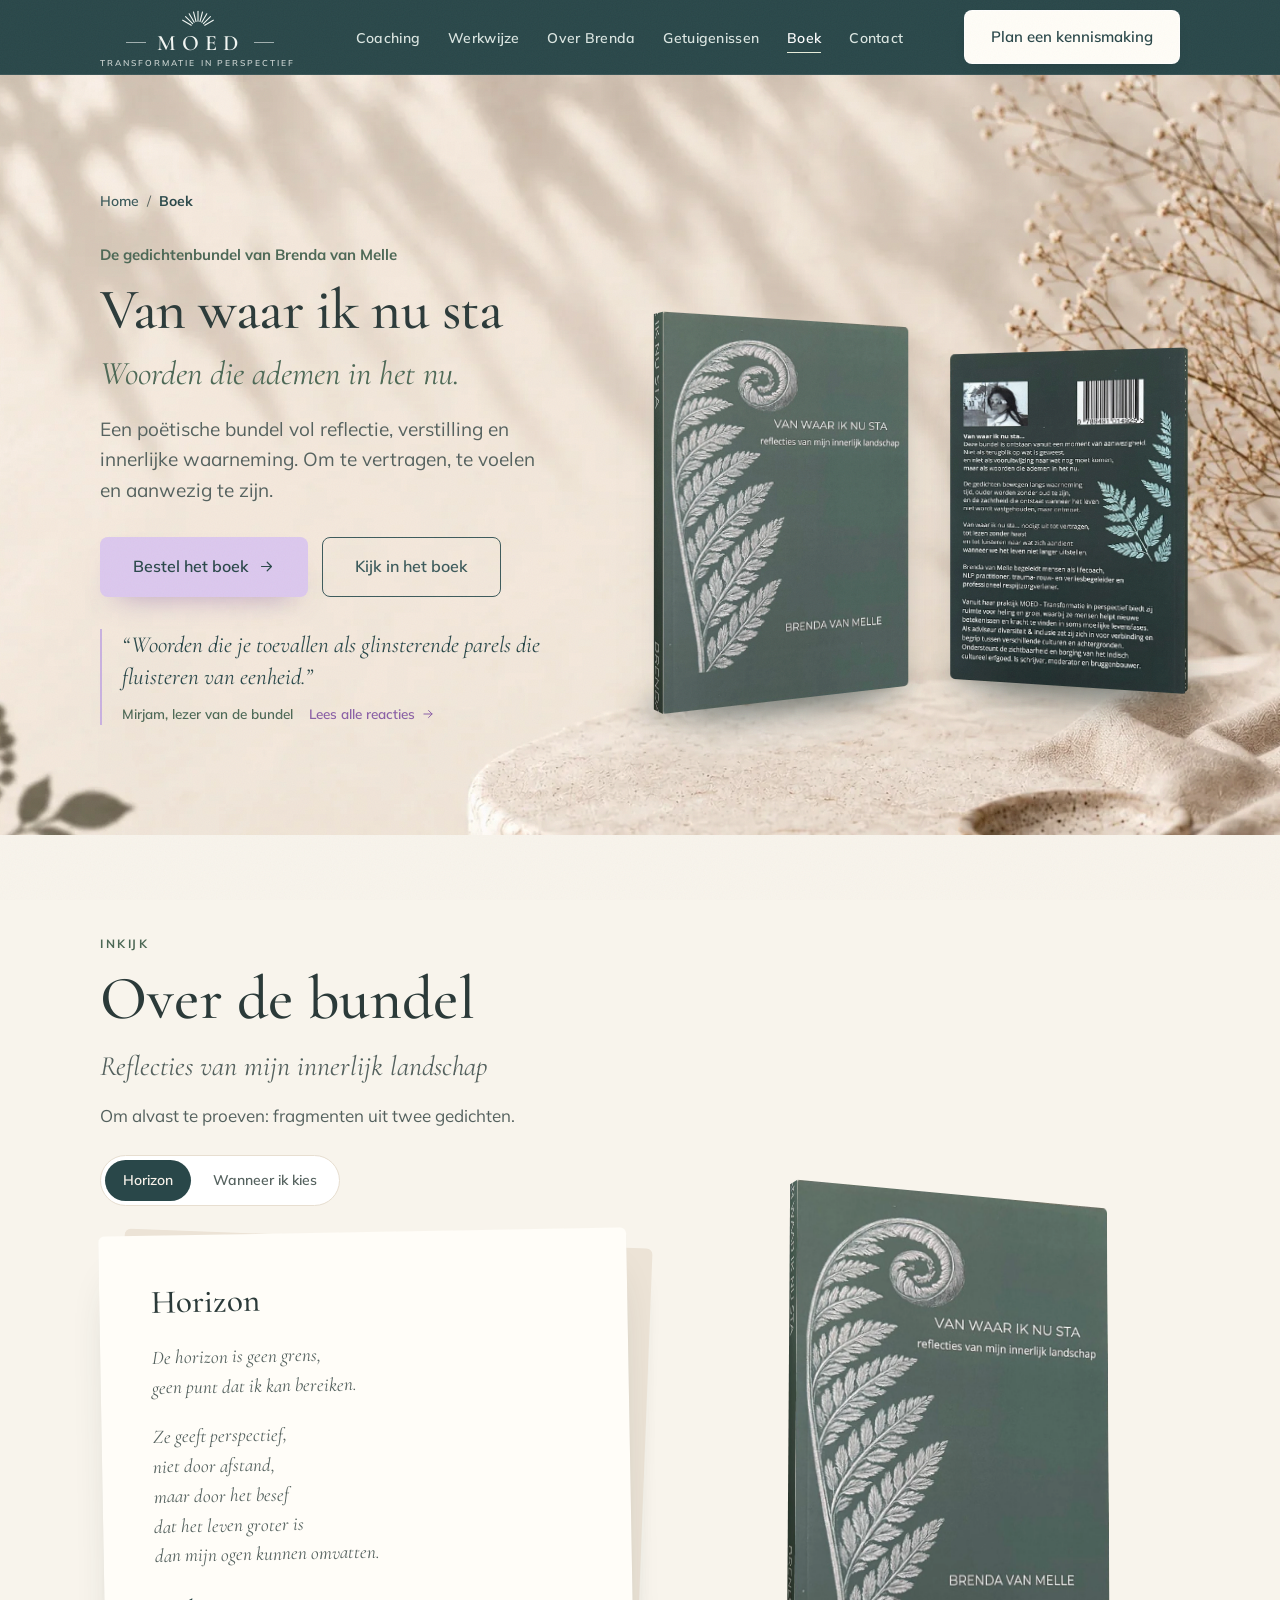
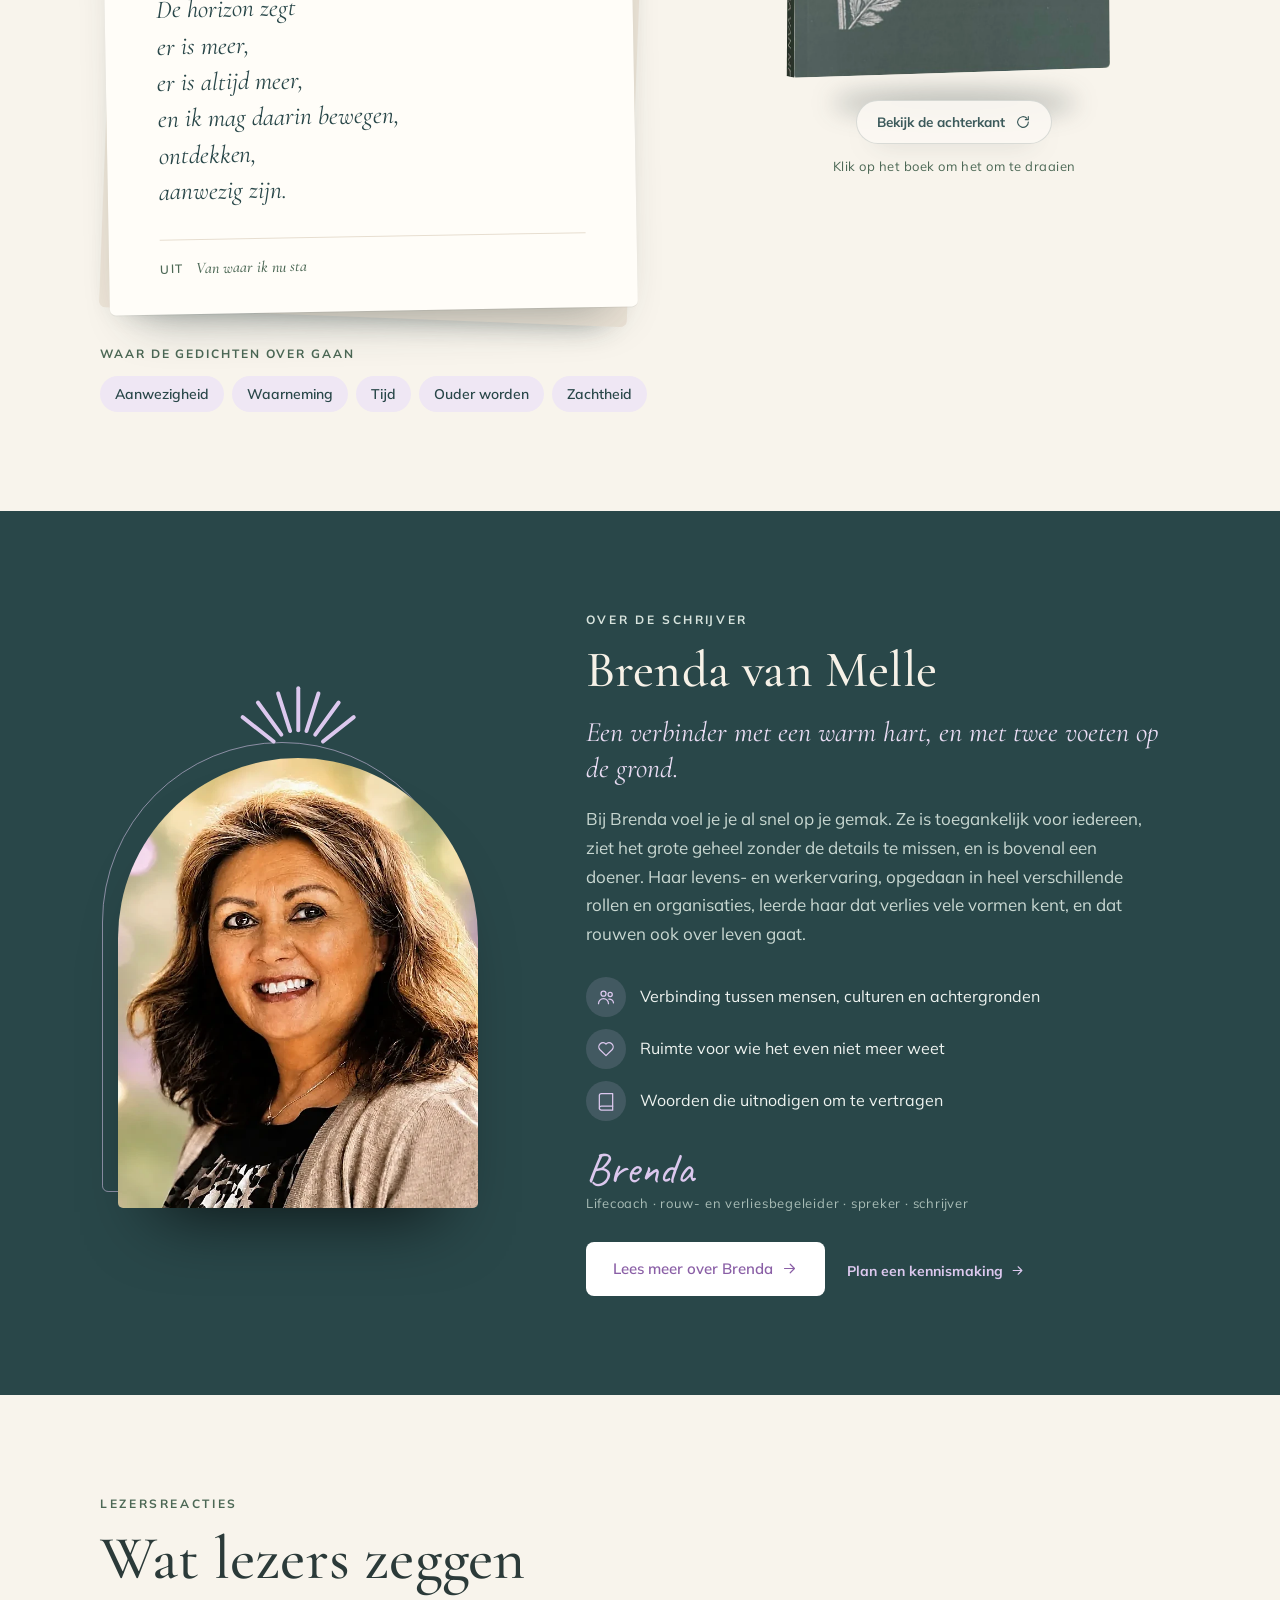
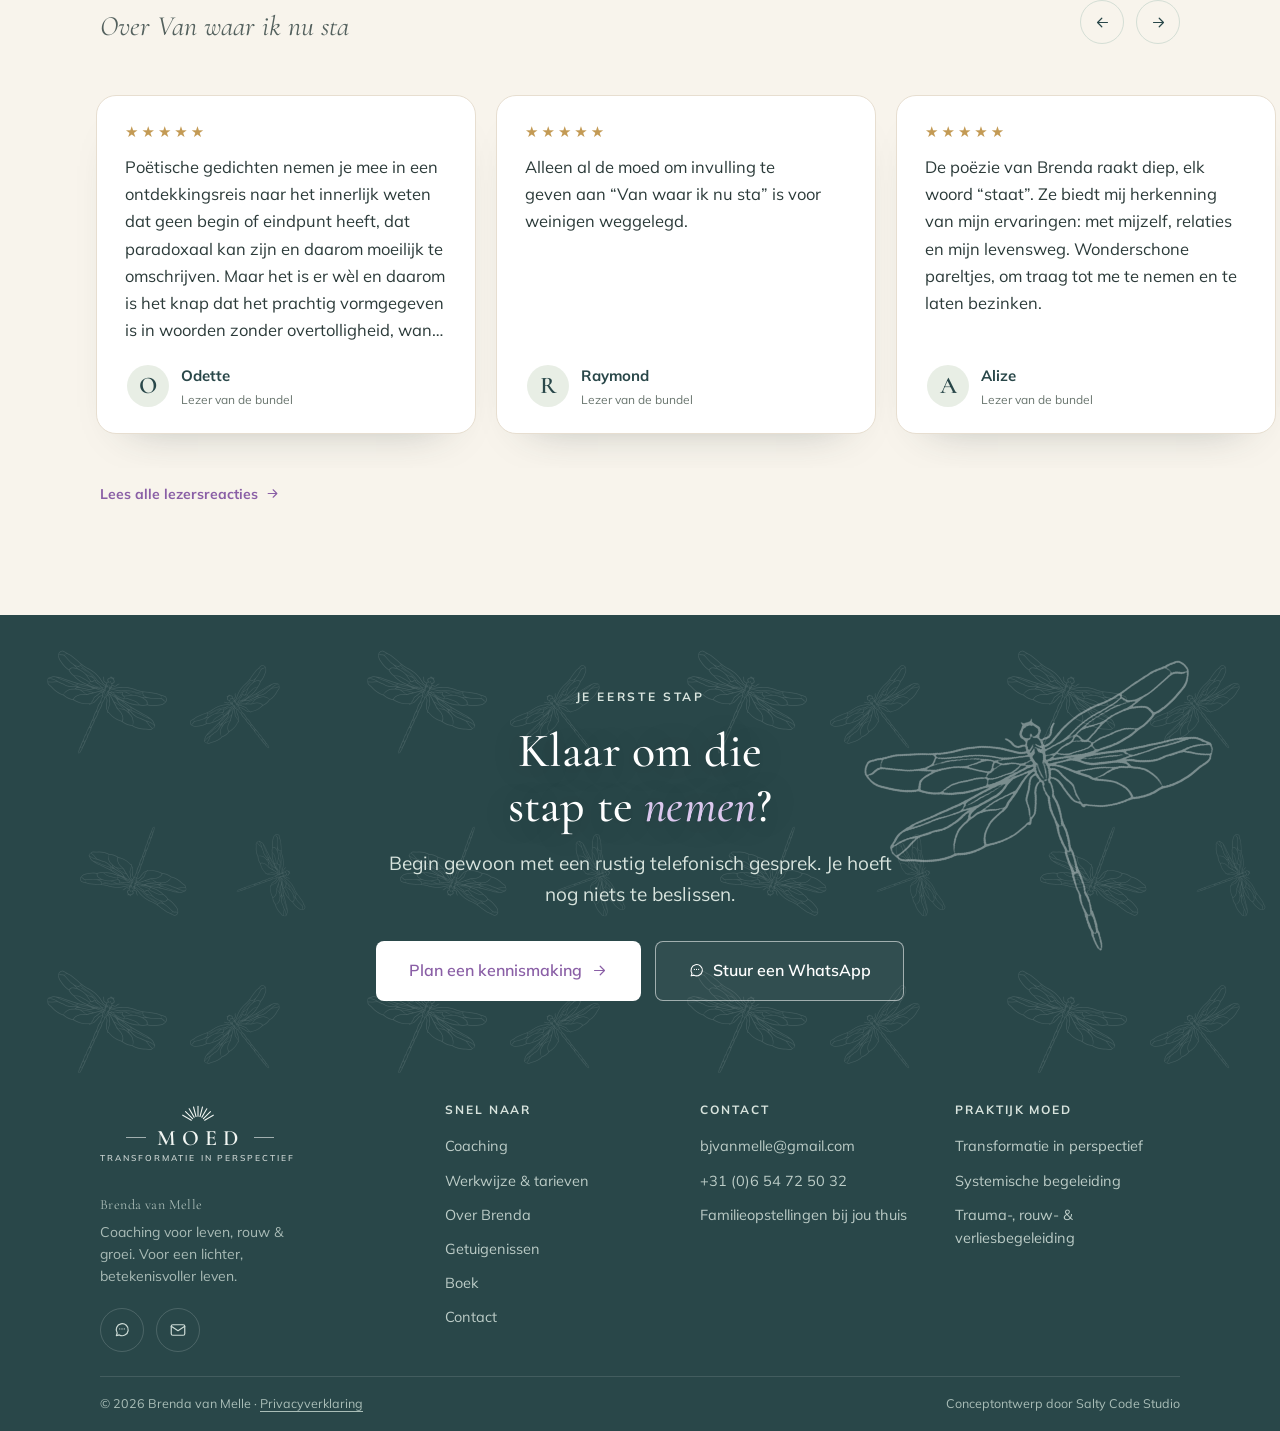
==== boek.html @ 32ee8842 "Volledige preview voor Brenda: alle pagina's (niet geïndexeerd) Vervangt de eerdere concept-mockup. " ====
<!doctype html>
<html lang="nl">
<head>
<meta charset="utf-8">
<meta name="viewport" content="width=device-width, initial-scale=1">
<title>Van waar ik nu sta · Brenda van Melle</title>
<meta name="description" content="Van waar ik nu sta: reflecties van mijn innerlijk landschap. Een poëtische gedichtenbundel van Brenda van Melle over aanwezigheid, tijd en zachtheid. ISBN 978-94-91014-92-5.">
<!-- Concept preview: remove this line at launch so the site can be found in search. -->
<meta name="robots" content="noindex, nofollow">
<link rel="preconnect" href="https://fonts.googleapis.com">
<link rel="preconnect" href="https://fonts.gstatic.com" crossorigin>
<link href="https://fonts.googleapis.com/css2?family=Cormorant+Garamond:ital,wght@0,400;0,500;0,600;1,400;1,500;1,600&family=Mulish:wght@300;400;500;600;700&family=Caveat:wght@400;500;600&display=swap" rel="stylesheet">
<link rel="stylesheet" href="assets/site.css">
</head>
<body>
<!-- ============ HEADER ============ -->
<header class="site-head" id="head">
  <div class="wrap nav">
    <a class="brand" href="index.html" aria-label="MOED, Brenda van Melle, home">
      <span class="moed">
        <svg class="moed-rays" viewBox="10 4 40 20" fill="none" stroke="currentColor" stroke-width="1" stroke-linecap="round" aria-hidden="true"><line x1="30" y1="17" x2="30" y2="8"/><line x1="28.2" y1="17.2" x2="25.9" y2="8.5"/><line x1="31.8" y1="17.2" x2="34.1" y2="8.5"/><line x1="26.5" y1="17.9" x2="22" y2="10.1"/><line x1="33.5" y1="17.9" x2="38" y2="10.1"/><line x1="25.1" y1="19.1" x2="18.7" y2="12.7"/><line x1="34.9" y1="19.1" x2="41.3" y2="12.7"/><line x1="23.9" y1="20.5" x2="16.1" y2="16"/><line x1="36.1" y1="20.5" x2="43.9" y2="16"/></svg>
        <span class="moed-word">MOED</span>
        <span class="moed-tag">Transformatie in perspectief</span>
      </span>
    </a>
    <nav aria-label="Hoofdmenu">
      <ul class="nav-links">
        <li><a href="coaching.html">Coaching</a></li>
        <li><a href="werkwijze.html">Werkwijze</a></li>
        <li><a href="over-brenda.html">Over Brenda</a></li>
        <li><a href="getuigenissen.html">Getuigenissen</a></li>
        <li><a class="is-current" aria-current="page" href="boek.html">Boek</a></li>
        <li><a href="contact.html">Contact</a></li>
      </ul>
    </nav>
    <div class="nav-cta">
      <a class="btn btn-header" href="contact.html#kennismaken">Plan een kennismaking</a>
      <button class="menu-btn" id="menuBtn" aria-label="Menu openen" aria-expanded="false">
        <svg viewBox="0 0 24 24" fill="none" stroke="currentColor" stroke-width="1.7" stroke-linecap="round"><path d="M4 7h16M4 12h16M4 17h16"/></svg>
      </button>
    </div>
  </div>
</header>

<nav class="mobile-menu" id="mobileMenu" aria-label="Mobiel menu">
  <a href="coaching.html">Coaching</a>
  <a href="werkwijze.html">Werkwijze</a>
  <a href="over-brenda.html">Over Brenda</a>
  <a href="getuigenissen.html">Getuigenissen</a>
  <a href="boek.html">Boek</a>
  <a href="contact.html">Contact</a>
  <a class="btn btn-header" href="contact.html#kennismaken">Plan een kennismaking</a>
</nav>

<main id="top" class="sub">

<section class="bp-hero">
  <div class="wrap bp-hero-grid">
    <div class="bp-hero-copy">
      <nav class="crumbs" aria-label="Kruimelpad"><a href="index.html">Home</a><span aria-hidden="true">/</span><span aria-current="page">Boek</span></nav>
      <p class="bp-kicker">De gedichtenbundel van Brenda van Melle</p>
      <h1>Van waar ik nu sta</h1>
      <p class="bp-hook">Woorden die ademen in het nu.</p>
      <p class="bp-lead">Een poëtische bundel vol reflectie, verstilling en innerlijke waarneming. Om te vertragen, te voelen en aanwezig te zijn.</p>
      <div class="hero-actions">
        <a class="btn btn-lilac btn-lg" href="mailto:bjvanmelle@gmail.com?subject=Bestelling%20%E2%80%98Van%20waar%20ik%20nu%20sta%E2%80%99">Bestel het boek
        <svg viewBox="0 0 24 24" fill="none" stroke="currentColor" stroke-width="1.7" stroke-linecap="round" stroke-linejoin="round"><path d="M5 12h14M13 6l6 6-6 6"/></svg>
      </a>
        <a class="btn btn-ghost btn-lg" href="#inkijk">Kijk in het boek</a>
      </div>
      <a class="bp-quote" href="getuigenissen.html"><span class="bp-quote-text">“Woorden die je toevallen als glinsterende parels die fluisteren van eenheid.”</span><span class="bp-quote-by">Mirjam, lezer van de bundel <span class="bp-quote-more">Lees alle reacties <svg viewBox="0 0 24 24" fill="none" stroke="currentColor" stroke-width="1.7" stroke-linecap="round" stroke-linejoin="round" aria-hidden="true"><path d="M5 12h14M13 6l6 6-6 6"/></svg></span></span></a>
    </div>
    <div class="bp-books" aria-hidden="true">
      <div class="hb hb-back">
        <div class="hb-face"><img src="assets/img/boek-achter.webp" alt="" width="840" height="1176" decoding="async"></div>
        <div class="hb-spine hb-spine--right"><img src="assets/img/boek-rug.webp" alt="" width="48" height="1176" decoding="async"></div>
      </div>
      <div class="hb hb-front">
        <div class="hb-face"><img src="assets/img/boek-voor.webp" alt="" width="840" height="1176" decoding="async"></div>
        <div class="hb-spine"><img src="assets/img/boek-rug.webp" alt="" width="48" height="1176" decoding="async"></div>
        <div class="hb-pages"></div>
      </div>
    </div>
  </div>
</section>

<section class="section bp-inkijk" id="inkijk">
  <div class="wrap bp-inkijk-grid">
    <div class="bp-inkijk-text">
      <div class="sub-head reveal"><span class="eyebrow">Inkijk</span><h2>Over de bundel</h2><p class="sub-kicker">Reflecties van mijn innerlijk landschap</p></div>
      <p class="bp-intro reveal">Om alvast te proeven: fragmenten uit twee gedichten.</p>
      <div class="bp-poems reveal">
        <div class="bp-poem-tabs" role="tablist" aria-label="Kies een gedicht">
          <button type="button" role="tab" id="tab-horizon" aria-controls="poem-horizon" aria-selected="true">Horizon</button>
          <button type="button" role="tab" id="tab-kies" aria-controls="poem-kies" aria-selected="false" tabindex="-1">Wanneer ik kies</button>
        </div>
        <div class="bp-paper">
          <article class="bp-poem" id="poem-horizon" role="tabpanel" aria-labelledby="tab-horizon">
            <h3>Horizon</h3>
            <p>De horizon is geen grens,<br>geen punt dat ik kan bereiken.</p>
            <p>Ze geeft perspectief,<br>niet door afstand,<br>maar door het besef<br>dat het leven groter is<br>dan mijn ogen kunnen omvatten.</p>
            <p class="bp-poem-close">De horizon zegt<br>er is meer,<br>er is altijd meer,<br>en ik mag daarin bewegen,<br>ontdekken,<br>aanwezig zijn.</p>
            <footer class="bp-poem-foot">uit <em>Van waar ik nu sta</em></footer>
          </article>
          <article class="bp-poem" id="poem-kies" role="tabpanel" aria-labelledby="tab-kies" hidden>
            <h3>Wanneer ik kies</h3>
            <p>Soms vraag ik me af<br>wat vrijheid is.</p>
            <p>Laat ons niet oordelen<br>maar luisteren,<br>niet vastleggen<br>maar verkennen.</p>
            <p class="bp-poem-close">Want wat ik kies<br>zegt iets over mij,<br>maar hoe jij luistert<br>zegt alles over ons.</p>
            <footer class="bp-poem-foot">uit <em>Van waar ik nu sta</em></footer>
          </article>
        </div>
      </div>
      <div class="bp-themes reveal"><span class="bp-themes-label">Waar de gedichten over gaan</span><ul><li>Aanwezigheid</li><li>Waarneming</li><li>Tijd</li><li>Ouder worden</li><li>Zachtheid</li></ul></div>
    </div>
    <div class="bp-flip">
    <div class="book-media reveal">
      <div class="book-magic" aria-hidden="true"><span class="book-glow"></span><span class="book-motes"><span style="--x:45%;--y:90%;--s:4px;--t:8.0s;--dl:-0.5s"></span><span style="--x:72%;--y:36%;--s:4px;--t:8.9s;--dl:-9.1s"></span><span style="--x:31%;--y:32%;--s:3px;--t:8.2s;--dl:-0.7s"></span><span style="--x:15%;--y:65%;--s:5px;--t:6.3s;--dl:-5.7s"></span><span style="--x:32%;--y:70%;--s:7px;--t:8.9s;--dl:-0.6s"></span><span style="--x:78%;--y:55%;--s:3px;--t:10.9s;--dl:-0.5s"></span><span style="--x:21%;--y:48%;--s:5px;--t:6.7s;--dl:-1.2s"></span><span style="--x:43%;--y:65%;--s:7px;--t:6.9s;--dl:-5.8s"></span><span style="--x:85%;--y:42%;--s:4px;--t:6.5s;--dl:-7.1s"></span><span style="--x:76%;--y:33%;--s:6px;--t:7.0s;--dl:-6.8s"></span><span style="--x:58%;--y:79%;--s:4px;--t:8.3s;--dl:-9.2s"></span><span style="--x:50%;--y:49%;--s:4px;--t:10.0s;--dl:-7.0s"></span><span style="--x:35%;--y:35%;--s:6px;--t:7.5s;--dl:-5.0s"></span><span style="--x:47%;--y:76%;--s:5px;--t:7.4s;--dl:-9.8s"></span><span style="--x:19%;--y:62%;--s:5px;--t:6.8s;--dl:-3.4s"></span><span style="--x:66%;--y:56%;--s:3px;--t:10.8s;--dl:-0.8s"></span></span></div>
      <div class="book3d-stage" id="book3d">
        <div class="book3d-float">
          <div class="book3d">
            <div class="b-face b-front"><img src="assets/img/boek-voor.webp" width="840" height="1176" alt="Voorkant van de gedichtenbundel Van waar ik nu sta van Brenda van Melle" decoding="async"></div>
            <div class="b-face b-back"><img src="assets/img/boek-achter.webp" width="840" height="1176" alt="Achterkant van de bundel met flaptekst en een korte biografie van Brenda van Melle" loading="lazy" decoding="async"></div>
            <div class="b-face b-spine"><img src="assets/img/boek-rug.webp" width="48" height="1176" alt="" decoding="async"></div>
            <div class="b-face b-pages"></div>
          </div>
        </div>
        <span class="book3d-shadow"></span>
      </div>
      <button class="book-flip" type="button" aria-pressed="false" aria-controls="book3d"><span class="to-back">Bekijk de achterkant</span><span class="to-front">Bekijk de voorkant</span><svg viewBox="0 0 24 24" fill="none" stroke="currentColor" stroke-width="1.7" stroke-linecap="round" stroke-linejoin="round" aria-hidden="true"><path d="M20 12a8 8 0 1 1-2.3-5.6"/><path d="M20 4v4.5h-4.5"/></svg></button>
    </div>
      <p class="bp-flip-hint">Klik op het boek om het om te draaien</p>
    </div>
  </div>
</section>

<section class="section bp-author">
  <div class="wrap bp-author-grid">
    <div class="bp-author-media reveal">
      <svg class="bp-author-rays" viewBox="200 425 850 440" aria-hidden="true" focusable="false"><g fill="none" stroke="currentColor" stroke-width="28" stroke-linecap="round"><line x1="627" y1="455" x2="627" y2="752"/><line x1="484" y1="492" x2="569" y2="758"/><line x1="770" y1="492" x2="685" y2="758"/><line x1="341" y1="556" x2="507" y2="784"/><line x1="913" y1="556" x2="747" y2="784"/><line x1="233" y1="660" x2="452" y2="832"/><line x1="1020" y1="660" x2="802" y2="832"/></g></svg>
      <img class="bp-author-photo" src="assets/img/brenda-portret.webp" alt="Portret van Brenda van Melle" width="652" height="814" loading="lazy" decoding="async">
    </div>
    <div class="bp-author-copy reveal d1">
      <span class="eyebrow">Over de schrijver</span>
      <h2>Brenda van Melle</h2>
      <p class="bp-author-lead">Een verbinder met een warm hart, en met twee voeten op de grond.</p>
      <p class="bp-author-text">Bij Brenda voel je je al snel op je gemak. Ze is toegankelijk voor iedereen, ziet het grote geheel zonder de details te missen, en is bovenal een doener. Haar levens- en werkervaring, opgedaan in heel verschillende rollen en organisaties, leerde haar dat verlies vele vormen kent, en dat rouwen ook over leven gaat.</p>
      <ul class="bp-drives" aria-label="Wat Brenda drijft">
        <li><span class="bp-drive-ic" aria-hidden="true"><svg viewBox="0 0 24 24" fill="none" stroke="currentColor" stroke-width="1.5" stroke-linecap="round" stroke-linejoin="round"><circle cx="9" cy="8" r="3"/><path d="M3 20a6 6 0 0 1 12 0"/><circle cx="17" cy="9" r="2.5"/><path d="M15.5 14.5A5 5 0 0 1 21 19"/></svg></span>Verbinding tussen mensen, culturen en achtergronden</li>
        <li><span class="bp-drive-ic" aria-hidden="true"><svg viewBox="0 0 24 24" fill="none" stroke="currentColor" stroke-width="1.5" stroke-linecap="round" stroke-linejoin="round"><path d="M12 20 4.5 12.6a5 5 0 0 1 7.5-6.6 5 5 0 0 1 7.5 6.6L12 20Z"/></svg></span>Ruimte voor wie het even niet meer weet</li>
        <li><span class="bp-drive-ic" aria-hidden="true"><svg viewBox="0 0 24 24" fill="none" stroke="currentColor" stroke-width="1.5" stroke-linecap="round" stroke-linejoin="round"><path d="M4 5.5A2.5 2.5 0 0 1 6.5 3H20v15H6.5A2.5 2.5 0 0 0 4 20.5Z"/><path d="M4 20.5A2.5 2.5 0 0 0 6.5 23H20v-5"/></svg></span>Woorden die uitnodigen om te vertragen</li>
      </ul>
      <p class="bp-author-sign" aria-hidden="true">Brenda</p>
      <p class="bp-author-roles">Lifecoach · rouw- en verliesbegeleider · spreker · schrijver</p>
      <div class="bp-author-actions">
        <a class="btn btn-light" href="over-brenda.html">Lees meer over Brenda <svg viewBox="0 0 24 24" fill="none" stroke="currentColor" stroke-width="1.7" stroke-linecap="round" stroke-linejoin="round" aria-hidden="true"><path d="M5 12h14M13 6l6 6-6 6"/></svg></a>
        <a class="link-more" href="contact.html#kennismaken">Plan een kennismaking <svg viewBox="0 0 24 24" fill="none" stroke="currentColor" stroke-width="1.7" stroke-linecap="round" stroke-linejoin="round" aria-hidden="true"><path d="M5 12h14M13 6l6 6-6 6"/></svg></a>
      </div>
    </div>
  </div>
</section>

<section class="section bp-reviews">
  <div class="wrap bp-reviews-head">
    <div class="sub-head reveal"><span class="eyebrow">Lezersreacties</span><h2>Wat lezers zeggen</h2><p class="sub-kicker">Over <em>Van waar ik nu sta</em></p></div>
    <div class="bp-rev-nav"><button class="testi-arrow" type="button" data-dir="-1" aria-label="Vorige lezersreactie"><svg viewBox="0 0 24 24" fill="none" stroke="currentColor" stroke-width="1.7" stroke-linecap="round" stroke-linejoin="round" aria-hidden="true"><path d="M19 12H5M11 18l-6-6 6-6"/></svg></button><button class="testi-arrow" type="button" data-dir="1" aria-label="Volgende lezersreactie"><svg viewBox="0 0 24 24" fill="none" stroke="currentColor" stroke-width="1.7" stroke-linecap="round" stroke-linejoin="round" aria-hidden="true"><path d="M5 12h14M13 6l6 6-6 6"/></svg></button></div>
  </div>
  <div class="bp-rev-track" tabindex="0" role="region" aria-roledescription="carrousel" aria-label="Lezersreacties; schuift vanzelf door, of scroll zelf">
<figure class="quote bp-rev" aria-label="Reactie 1 van 9">
          <span class="stars" role="img" aria-label="5 van 5 sterren">★★★★★</span>
          <blockquote class="review-bubble"><p>Poëtische gedichten nemen je mee in een ontdekkingsreis naar het innerlijk weten dat geen begin of eindpunt heeft, dat paradoxaal kan zijn en daarom moeilijk te omschrijven. Maar het is er wèl en daarom is het knap dat het prachtig vormgegeven is in woorden zonder overtolligheid, want essentie ligt in de eenvoud.</p></blockquote>
          <figcaption class="who"><span class="review-initial" aria-hidden="true">O</span><span><span class="name">Odette</span><span class="reader-role">Lezer van de bundel</span></span></figcaption>
        </figure>
<figure class="quote bp-rev" aria-label="Reactie 2 van 9">
          <span class="stars" role="img" aria-label="5 van 5 sterren">★★★★★</span>
          <blockquote class="review-bubble"><p>Alleen al de moed om invulling te geven aan “Van waar ik nu sta” is voor weinigen weggelegd.</p></blockquote>
          <figcaption class="who"><span class="review-initial" aria-hidden="true">R</span><span><span class="name">Raymond</span><span class="reader-role">Lezer van de bundel</span></span></figcaption>
        </figure>
<figure class="quote bp-rev" aria-label="Reactie 3 van 9">
          <span class="stars" role="img" aria-label="5 van 5 sterren">★★★★★</span>
          <blockquote class="review-bubble"><p>De poëzie van Brenda raakt diep, elk woord “staat”. Ze biedt mij herkenning van mijn ervaringen: met mijzelf, relaties en mijn levensweg. Wonderschone pareltjes, om traag tot me te nemen en te laten bezinken.</p></blockquote>
          <figcaption class="who"><span class="review-initial" aria-hidden="true">A</span><span><span class="name">Alize</span><span class="reader-role">Lezer van de bundel</span></span></figcaption>
        </figure>
<figure class="quote bp-rev" aria-label="Reactie 4 van 9">
          <span class="stars" role="img" aria-label="5 van 5 sterren">★★★★★</span>
          <blockquote class="review-bubble"><p>Woorden die je toevallen als glinsterende parels die fluisteren van eenheid. In deze kostbare bundel valt je leven samen en opent zich een verlangen de wereld in te stappen met alles wat er is. Om langzaam te lezen en te verwonderen.</p></blockquote>
          <figcaption class="who"><span class="review-initial" aria-hidden="true">M</span><span><span class="name">Mirjam</span><span class="reader-role">Lezer van de bundel</span></span></figcaption>
        </figure>
<figure class="quote bp-rev" aria-label="Reactie 5 van 9">
          <span class="stars" role="img" aria-label="5 van 5 sterren">★★★★★</span>
          <blockquote class="review-bubble"><p>Een diepgaande “inkijk”, verhelderend, openhartig en kwetsbaar.</p></blockquote>
          <figcaption class="who"><span class="review-initial" aria-hidden="true">J</span><span><span class="name">Jan</span><span class="reader-role">Lezer van de bundel</span></span></figcaption>
        </figure>
<figure class="quote bp-rev" aria-label="Reactie 6 van 9">
          <span class="stars" role="img" aria-label="5 van 5 sterren">★★★★★</span>
          <blockquote class="review-bubble"><p>Met 20 jaar staat de horizon voor de oneindige ruimte en mogelijkheden om de wereld te ontdekken. Op bijna 90-jarige leeftijd heeft de horizon voor mij de invulling van de stip die steeds dichterbij komt. De poëzie van Brenda zet met mildheid een ieder in beweging om te reflecteren op wat is en wat nog komen zal.</p></blockquote>
          <figcaption class="who"><span class="review-initial" aria-hidden="true">M</span><span><span class="name">Marianne</span><span class="reader-role">Lezer van de bundel</span></span></figcaption>
        </figure>
<figure class="quote bp-rev" aria-label="Reactie 7 van 9">
          <span class="stars" role="img" aria-label="5 van 5 sterren">★★★★★</span>
          <blockquote class="review-bubble"><p>Fijn om van Brenda’s mooie schrijfstijl en inzichten te kunnen genieten. Ik heb de bundel in een keer uitgelezen, hetgeen ik geen verrassing vond. Waarschijnlijk zal ik het nog vaker gaan lezen. Ik zal wachten op het volgende boek dat misschien nog gaat komen van haar hand. Ook die zal ik direct met positieve nieuwsgierigheid, bijna gretigheid, aanschaffen.</p></blockquote>
          <figcaption class="who"><span class="review-initial" aria-hidden="true">A</span><span><span class="name">Angelique</span><span class="reader-role">Lezer van de bundel</span></span></figcaption>
        </figure>
<figure class="quote bp-rev" aria-label="Reactie 8 van 9">
          <span class="stars" role="img" aria-label="5 van 5 sterren">★★★★★</span>
          <blockquote class="review-bubble"><p>Brenda heeft indrukwekkend mooie gedichten geschreven. De bundel is een integere zielsreis. Met zachte maar ook krachtige taal omschrijft Brenda over de ontmoeting met zichzelf. Zonder oordeel, geen verwachtingen maar in aanwezigheid. De gedichtenbundel nodigt uit tot zelfreflectie. En in rust je hart te volgen. Zodra je deze bundel opent en leest begint licht te schijnen en komen de emoties. Brenda moedigt aan “echt” naar het leven te kijken en luisteren. In verbinding met jezelf, anderen en verwondering. Met deze gedichtenbundel weet Brenda de juiste snaar te raken!</p></blockquote>
          <figcaption class="who"><span class="review-initial" aria-hidden="true">J</span><span><span class="name">Jeannette</span><span class="reader-role">Lezer van de bundel</span></span></figcaption>
        </figure>
<figure class="quote bp-rev" aria-label="Reactie 9 van 9">
          <span class="stars" role="img" aria-label="5 van 5 sterren">★★★★★</span>
          <blockquote class="review-bubble"><p>Haar toegankelijke gedichten hebben een warm timbre. Het mooi handzame boekje nodigt uit tot bezinning over de vraag wat “leven” voor je inhoudt. Leven in het moment is een uitnodiging om thuis te komen bij jezelf, hier en nu. Een diepe verbondenheid met alles wat was en is, markeert haar gedichten. Dankbaarheid en verbinding met de ander is een sterke stroom die resoneert in dit boekje. De bundel “Van waar ik nu sta” smaakt naar meer, naar een mogelijk vervolg.</p></blockquote>
          <figcaption class="who"><span class="review-initial" aria-hidden="true">“</span><span><span class="name">Naam niet vermeld</span><span class="reader-role">Lezer van de bundel</span></span></figcaption>
        </figure>
  </div>
  <div class="wrap"><a class="link-more" href="getuigenissen.html">Lees alle lezersreacties <svg viewBox="0 0 24 24" fill="none" stroke="currentColor" stroke-width="1.7" stroke-linecap="round" stroke-linejoin="round" aria-hidden="true"><path d="M5 12h14M13 6l6 6-6 6"/></svg></a></div>
</section>

<section class="cta-band info-cta">
  <span class="cta-dragon one" aria-hidden="true"></span>
  <div class="wrap">
    <span class="eyebrow">Je eerste stap</span>
    <h2>Klaar om die stap te <em>nemen</em>?</h2>
    <p class="cta-lead">Begin gewoon met een rustig telefonisch gesprek. Je hoeft nog niets te beslissen.</p>
    <div class="cta-actions">
      <a class="btn btn-light btn-lg" href="contact.html#kennismaken">Plan een kennismaking <svg viewBox="0 0 24 24" fill="none" stroke="currentColor" stroke-width="1.7" stroke-linecap="round" stroke-linejoin="round" aria-hidden="true"><path d="M5 12h14M13 6l6 6-6 6"/></svg></a>
      <a class="btn btn-outline-light btn-lg" href="https://wa.me/31654725032?text=Hallo%20Brenda%2C%20ik%20wil%20graag%20een%20telefonische%20kennismaking%20plannen." target="_blank" rel="noopener"><svg class="lead-ic" viewBox="0 0 24 24" fill="none" stroke="currentColor" stroke-width="1.6" stroke-linecap="round" stroke-linejoin="round" aria-hidden="true"><path d="M4.5 19.5 5.6 16A8 8 0 1 1 8.4 18.6Z"/><path d="M9 10.5h.01M12 10.5h.01M15 10.5h.01"/></svg>Stuur een WhatsApp</a>
    </div>
  </div>
</section>

</main>
<!-- ============ FOOTER ============ -->
<footer class="foot">
  <div class="wrap">
    <div class="foot-grid">
      <div class="foot-brand">
        <a class="brand" href="index.html" aria-label="MOED, home">
          <span class="moed">
            <svg class="moed-rays" viewBox="10 4 40 20" fill="none" stroke="currentColor" stroke-width="1" stroke-linecap="round" aria-hidden="true"><line x1="30" y1="17" x2="30" y2="8"/><line x1="28.2" y1="17.2" x2="25.9" y2="8.5"/><line x1="31.8" y1="17.2" x2="34.1" y2="8.5"/><line x1="26.5" y1="17.9" x2="22" y2="10.1"/><line x1="33.5" y1="17.9" x2="38" y2="10.1"/><line x1="25.1" y1="19.1" x2="18.7" y2="12.7"/><line x1="34.9" y1="19.1" x2="41.3" y2="12.7"/><line x1="23.9" y1="20.5" x2="16.1" y2="16"/><line x1="36.1" y1="20.5" x2="43.9" y2="16"/></svg>
            <span class="moed-word">MOED</span>
            <span class="moed-tag">Transformatie in perspectief</span>
          </span>
        </a>
        <p class="foot-name">Brenda van Melle</p>
        <p>Coaching voor leven, rouw &amp; groei. Voor een lichter, betekenisvoller leven.</p>
        <div class="socials">
          <!-- Add Instagram / Facebook / LinkedIn here once Brenda shares her profile URLs. -->
          <a href="https://wa.me/31654725032?text=Hallo%20Brenda%2C%20ik%20wil%20graag%20een%20telefonische%20kennismaking%20plannen." target="_blank" rel="noopener" aria-label="WhatsApp"><svg viewBox="0 0 24 24" fill="none" stroke="currentColor" stroke-width="1.6" stroke-linecap="round" stroke-linejoin="round" aria-hidden="true"><path d="M4.5 19.5 5.6 16A8 8 0 1 1 8.4 18.6Z"/><path d="M9 10.5h.01M12 10.5h.01M15 10.5h.01"/></svg></a>
          <a href="mailto:bjvanmelle@gmail.com" aria-label="E-mail"><svg viewBox="0 0 24 24" fill="none" stroke="currentColor" stroke-width="1.6" stroke-linecap="round" stroke-linejoin="round"><rect x="3" y="5" width="18" height="14" rx="2"/><path d="m3 7 9 6 9-6"/></svg></a>
        </div>
      </div>
      <div class="foot-col">
        <h2 class="foot-title">Snel naar</h2>
        <ul><li><a href="coaching.html">Coaching</a></li><li><a href="werkwijze.html">Werkwijze &amp; tarieven</a></li><li><a href="over-brenda.html">Over Brenda</a></li><li><a href="getuigenissen.html">Getuigenissen</a></li><li><a href="boek.html">Boek</a></li><li><a href="contact.html">Contact</a></li></ul>
      </div>
      <div class="foot-col">
        <h2 class="foot-title">Contact</h2>
        <ul><li><a href="mailto:bjvanmelle@gmail.com">bjvanmelle@gmail.com</a></li><li><a href="tel:+31654725032">+31 (0)6 54 72 50 32</a></li><li><a href="familieopstellingen.html">Familieopstellingen bij jou thuis</a></li></ul>
      </div>
      <div class="foot-col">
        <h2 class="foot-title">Praktijk MOED</h2>
        <ul><li><a href="praktijk-moed.html">Transformatie in perspectief</a></li><li><a href="systemische-begeleiding.html">Systemische begeleiding</a></li><li><a href="rouw-en-verlies.html">Trauma-, rouw- &amp; verliesbegeleiding</a></li></ul>
      </div>
    </div>
    <div class="foot-bottom">
      <span>&copy; 2026 Brenda van Melle · <a href="privacyverklaring.html">Privacyverklaring</a></span>
      <span>Conceptontwerp door Salty Code Studio</span>
    </div>
  </div>
</footer>
<div class="mobile-cta" id="mobileCta" inert>
  <a class="btn btn-primary" href="contact.html#kennismaken">Plan een kennismaking</a>
  <a class="mobile-cta-wa" href="https://wa.me/31654725032?text=Hallo%20Brenda%2C%20ik%20wil%20graag%20een%20telefonische%20kennismaking%20plannen." target="_blank" rel="noopener" aria-label="Stuur Brenda een WhatsApp"><svg viewBox="0 0 24 24" fill="none" stroke="currentColor" stroke-width="1.6" stroke-linecap="round" stroke-linejoin="round" aria-hidden="true"><path d="M4.5 19.5 5.6 16A8 8 0 1 1 8.4 18.6Z"/><path d="M9 10.5h.01M12 10.5h.01M15 10.5h.01"/></svg></a>
</div>
<script>
(function () {
  'use strict';
  // The bundle: floats in its own light, leans toward the cursor, and turns over to show the back cover.
  var stage = document.getElementById('book3d');
  if (!stage) return;
  var book = stage.querySelector('.book3d');
  var flip = document.querySelector('.book-flip');
  var finePointer = window.matchMedia('(hover:hover) and (pointer:fine)');
  var still = window.matchMedia('(prefers-reduced-motion: reduce)');
  var flipped = false;
  function base() { return flipped ? 156 : 24; }
  function set(rx, ry) { book.style.setProperty('--rx', rx + 'deg'); book.style.setProperty('--ry', ry + 'deg'); }
  function rest() { set(4, base()); }
  stage.addEventListener('pointermove', function (event) {
    if (!finePointer.matches || still.matches) return;
    var r = stage.getBoundingClientRect();
    var x = (event.clientX - r.left) / r.width - 0.5, y = (event.clientY - r.top) / r.height - 0.5;
    set((4 - y * 14).toFixed(1), (base() - x * 26).toFixed(1));
  });
  stage.addEventListener('pointerleave', rest);
  function turn() {
    flipped = !flipped;
    flip.classList.toggle('is-back', flipped);
    flip.setAttribute('aria-pressed', flipped ? 'true' : 'false');
    rest();
  }
  flip.addEventListener('click', turn);
  stage.addEventListener('click', turn);
  rest();
})();
</script>
<script>
(function () {
  'use strict';
  // Poems: two loose pages from the bundle, one at a time.
  var tabs = Array.from(document.querySelectorAll('.bp-poem-tabs [role=tab]'));
  function show(tab, focus) {
    tabs.forEach(function (t) {
      var on = t === tab, panel = document.getElementById(t.getAttribute('aria-controls'));
      t.setAttribute('aria-selected', on ? 'true' : 'false');
      t.tabIndex = on ? 0 : -1;
      if (on && panel.hidden) { panel.hidden = false; panel.classList.remove('is-entering'); void panel.offsetWidth; panel.classList.add('is-entering'); }
      else if (!on) panel.hidden = true;
    });
    if (focus) tab.focus();
  }
  tabs.forEach(function (tab, i) {
    tab.addEventListener('click', function () { show(tab); history.replaceState(null, '', '#' + tab.getAttribute('aria-controls')); });
    tab.addEventListener('keydown', function (e) {
      if (e.key !== 'ArrowRight' && e.key !== 'ArrowLeft') return;
      e.preventDefault();
      show(tabs[(i + (e.key === 'ArrowRight' ? 1 : tabs.length - 1)) % tabs.length], true);
    });
  });
  // Arriving from the home page with #poem-horizon or #poem-kies: open that page and bring it into view.
  function fromHash() {
    var tab = tabs.filter(function (t) { return '#' + t.getAttribute('aria-controls') === location.hash; })[0];
    if (!tab) return;
    show(tab);
    var target = document.querySelector('.bp-poems');
    function bring() { target.scrollIntoView({ block: 'start', behavior: 'auto' }); }
    bring();
    if (document.readyState !== 'complete') window.addEventListener('load', bring, { once: true });
  }
  fromHash();
  window.addEventListener('hashchange', fromHash);
})();
(function () {
  'use strict';
  // Reader reviews: a slow, endless drift. Hovering stops it; then scroll, drag or use the arrows.
  var track = document.querySelector('.bp-rev-track');
  if (!track) return;
  var cards = Array.from(track.querySelectorAll('.bp-rev'));
  var still = window.matchMedia('(prefers-reduced-motion: reduce)');
  // A second, hidden set of cards makes the strip seamless.
  cards.forEach(function (card) {
    var copy = card.cloneNode(true);
    copy.setAttribute('aria-hidden', 'true');
    copy.inert = true;
    track.appendChild(copy);
  });
  var SPEED = 32; // px per second
  var hover = false, held = false, visible = !('IntersectionObserver' in window), resume, drag = null, pos = 0, last = 0;
  function loop() { return track.children[cards.length].offsetLeft - cards[0].offsetLeft; }
  function wrap() {
    var w = loop();
    if (track.scrollLeft >= w) track.scrollLeft -= w;
  }
  function step() { return cards.length > 1 ? cards[1].offsetLeft - cards[0].offsetLeft : track.clientWidth; }
  function hold(ms) {
    held = true; clearTimeout(resume);
    if (ms) resume = setTimeout(function () { held = false; }, ms);
  }
  function tick(t) {
    var dt = last ? Math.min(t - last, 64) : 0;
    last = t;
    if (!hover && !held && !drag && visible && !document.hidden && !still.matches) {
      pos += SPEED * dt / 1000;
      var w = loop();
      if (pos >= w) pos -= w;
      track.scrollLeft = pos;
    } else {
      pos = track.scrollLeft;
    }
    requestAnimationFrame(tick);
  }
  requestAnimationFrame(tick);
  track.addEventListener('scroll', function () { if (hover || held || drag) wrap(); }, { passive: true });
  document.querySelectorAll('.bp-rev-nav [data-dir]').forEach(function (button) {
    button.addEventListener('click', function () {
      var dir = Number(button.dataset.dir);
      hold(6000);
      if (dir < 0 && track.scrollLeft < step()) track.scrollLeft += loop();
      track.scrollBy({ left: dir * step(), behavior: still.matches ? 'auto' : 'smooth' });
    });
  });
  track.addEventListener('pointerenter', function (e) { if (e.pointerType === 'mouse') hover = true; });
  track.addEventListener('pointerleave', function () { hover = false; hold(1200); });
  track.addEventListener('touchstart', function () { hold(); }, { passive: true });
  track.addEventListener('touchend', function () { hold(4000); }, { passive: true });
  track.addEventListener('focusin', function () { hold(); });
  track.addEventListener('focusout', function () { hold(2000); });
  track.addEventListener('keydown', function (e) {
    if (e.key !== 'ArrowRight' && e.key !== 'ArrowLeft') return;
    e.preventDefault();
    var dir = e.key === 'ArrowRight' ? 1 : -1;
    if (dir < 0 && track.scrollLeft < step()) track.scrollLeft += loop();
    track.scrollBy({ left: dir * step(), behavior: still.matches ? 'auto' : 'smooth' });
  });
  track.addEventListener('pointerdown', function (e) {
    if (e.pointerType !== 'mouse' || e.button !== 0) return;
    drag = { x: e.clientX, left: track.scrollLeft };
  });
  window.addEventListener('pointermove', function (e) {
    if (!drag) return;
    var dx = e.clientX - drag.x;
    if (Math.abs(dx) > 5) {
      track.classList.add('is-dragging');
      var next = drag.left - dx;
      if (next < 0) { next += loop(); drag.left += loop(); }
      track.scrollLeft = next;
    }
  });
  window.addEventListener('pointerup', function () { if (drag) { drag = null; track.classList.remove('is-dragging'); } });
  if ('IntersectionObserver' in window) {
    new IntersectionObserver(function (entries) { visible = entries[0].isIntersecting; }, { threshold: 0.2 }).observe(track);
  }
})();
</script>
<script src="assets/site.js"></script>
</body>
</html>
---- assets/site.css ----
/* ============================================================
   BRENDA VAN MELLE — concept mockup for Salty Code Studio
   Palette from client's world (dragonfly invitation + fern book):
     lilac/violet  = primary accent + gradient CTAs (her signature)
     teal-deep     = book-cover green, dark bands, footer
     sage          = soft green (book subtitle, quiet accents)
     gold          = star ratings only
   Neutrals: warm ivory base. Dreamy, iridescent, calm.
   Radius lock: buttons 8px · cards 16px · pills 999px
   Theme: single warm/light theme (dark bands are deliberate, not inverted)
   Motion: gentle reveal-on-scroll + soft hovers, reduced-motion honored
   ============================================================ */
:root{
  --cream:#f8f4ec;
  --linen:#efe8dc;
  --cream-raise:#fbf8f2;
  --mist-lilac:#efe7f4;
  --mist-mint:#e7eeeb;
  --ink:#2b3a39;
  --ink-soft:#54615e;
  --muted:#8a8b84;
  --teal-deep:#294749;
  --teal:#3c5a5b;
  --sage:#7d9a86;
  --sage-tint:#e5ece6;
  --lilac:#b49ad0;
  --lilac-tint:#efe6f5;
  --violet:#8a5fa6;
  --violet-lite:#c1a2da;
  --gold:#c39a54;
  --line:#e7ded0;
  --r-btn:8px;
  --r-card:16px;
  --shadow-soft:0 20px 50px -30px rgba(41,58,57,.55);
  --shadow-card:0 24px 54px -34px rgba(41,58,57,.5);
  --wrap:1160px;
  --ease:cubic-bezier(.16,1,.3,1);
  --ease-out:cubic-bezier(.22,1,.36,1);
  --sage-deep:#4c6855;
  --hero-desktop:url("img/hero-desktop.webp");
  --hero-mobile:url("img/hero-mobile.webp");
  --book-cover:url("img/boek-dicht.webp");
}
*{box-sizing:border-box}
[hidden]{display:none!important}
html{scroll-behavior:smooth}
body{
  margin:0;background:var(--cream);color:var(--ink);
  font-family:"Mulish",system-ui,sans-serif;font-weight:400;font-size:17px;line-height:1.6;
  -webkit-font-smoothing:antialiased;text-rendering:optimizeLegibility;font-kerning:normal;
}
::selection{background:#e6d8f0;color:var(--teal-deep)}
/* warm paper grain: a tactile, printed feel across the whole page */
body::before{content:"";position:fixed;inset:0;z-index:100;pointer-events:none;opacity:.045;background-image:url("data:image/svg+xml,%3Csvg xmlns='http://www.w3.org/2000/svg' width='180' height='180'%3E%3Cfilter id='n'%3E%3CfeTurbulence type='fractalNoise' baseFrequency='.85' numOctaves='2' stitchTiles='stitch'/%3E%3C/filter%3E%3Crect width='100%25' height='100%25' filter='url(%23n)'/%3E%3C/svg%3E")}
img{max-width:100%;display:block}
a{color:inherit;text-decoration:none}
h1,h2,h3{font-family:"Cormorant Garamond",Georgia,serif;font-weight:500;line-height:1.14;letter-spacing:.2px;margin:0;text-wrap:balance}
h1 em,h2 em{font-style:italic;color:var(--sage-deep);padding-bottom:.06em;display:inline-block}
p{margin:0;text-wrap:pretty}
.wrap{width:100%;max-width:var(--wrap);margin:0 auto;padding:0 clamp(20px,5vw,40px)}
.eyebrow{font-size:12px;font-weight:700;letter-spacing:.22em;text-transform:uppercase;color:var(--sage-deep)}
.script{font-family:"Caveat",cursive;color:var(--sage-deep);font-size:26px;line-height:1.2}
.section{padding:clamp(64px,9vw,110px) 0}

/* buttons */
.btn{display:inline-flex;align-items:center;gap:.55em;font-family:"Mulish";font-weight:600;font-size:15px;
  padding:14px 26px;border-radius:var(--r-btn);border:1.5px solid transparent;cursor:pointer;
  transition:transform .3s var(--ease),box-shadow .3s var(--ease),background .3s var(--ease),color .3s var(--ease);white-space:nowrap;position:relative;overflow:hidden}
.btn::after{content:"";position:absolute;inset:-45% auto -45% -32%;width:24%;background:linear-gradient(90deg,transparent,rgba(255,255,255,.26),transparent);transform:skewX(-18deg) translateX(0);transition:transform .65s var(--ease);pointer-events:none}
.btn::after{content:none}
.btn-primary:hover{background:#7a4f97}
.btn svg{width:17px;height:17px;transition:transform .3s var(--ease)}
.btn:hover svg{transform:translateX(4px)}
.btn:hover svg.lead-ic{transform:none}
.btn-primary{background:var(--violet);color:#fff;box-shadow:0 14px 30px -16px rgba(138,95,166,.85)}
.btn-primary:hover{transform:translateY(-2px);box-shadow:0 22px 40px -16px rgba(138,95,166,.95)}
.btn-primary:active{transform:translateY(0)}
.btn-ghost{border-color:var(--teal);color:var(--teal)}
.btn-ghost:hover{background:var(--sage-tint);border-color:var(--teal-deep);transform:translateY(-2px)}
.btn-light{background:#fff;color:var(--violet)}
.btn-light:hover{transform:translateY(-2px);box-shadow:0 18px 36px -18px rgba(0,0,0,.4)}
.btn-lg{padding:16px 32px;font-size:16px}
.btn-header{background:#fffdf7;color:var(--teal-deep);border-color:rgba(255,255,255,.8);box-shadow:0 8px 22px -14px rgba(0,0,0,.3)}
.btn-header:hover{background:#edf4ee;transform:translateY(-2px);box-shadow:0 12px 26px -15px rgba(0,0,0,.4)}
a:focus-visible,button:focus-visible{outline:2px solid var(--sage);outline-offset:5px}

/* dragonfly mark */
.dragon{color:var(--sage-deep);flex:none}

/* ---------- header ---------- */
.site-head{position:sticky;top:0;z-index:50;background:rgb(41,71,73);
  border-bottom:1px solid rgba(255,255,255,.08);transition:box-shadow .3s var(--ease),border-color .3s var(--ease),background .3s var(--ease)}
.site-head.scrolled{background:rgba(41,71,73,.68);-webkit-backdrop-filter:blur(14px) saturate(140%);backdrop-filter:blur(14px) saturate(140%);box-shadow:0 12px 32px -20px rgba(20,39,40,.82);border-color:rgba(255,255,255,.12)}
.site-head .moed{color:#f2f6f3}
.nav{display:flex;align-items:center;justify-content:space-between;gap:24px;height:74px}
.brand{display:inline-flex}
.moed{display:flex;flex-direction:column;align-items:center;gap:2px;line-height:1;color:var(--teal-deep)}
.moed-rays{width:44px;height:22px;color:currentColor}
.moed-word{font-family:"Cormorant Garamond",serif;font-weight:600;font-size:22px;letter-spacing:.26em;padding-left:.26em;display:flex;align-items:center;gap:11px;margin-top:1px}
.moed-word::before,.moed-word::after{content:"";width:20px;height:1px;background:currentColor;opacity:.6}
.moed-tag{font-size:8.5px;letter-spacing:.24em;text-transform:uppercase;font-weight:600;opacity:.8;margin-top:3px}
.nav-links{display:flex;align-items:center;gap:28px;list-style:none;margin:0;padding:0}
.nav-links a{font-size:14px;font-weight:600;letter-spacing:.02em;color:#dbe6e2;position:relative;padding:4px 0;transition:color .2s}
.nav-links a::after{content:"";position:absolute;left:0;bottom:-2px;width:0;height:1.5px;background:#e8eedb;transition:width .3s var(--ease)}
.nav-links a:hover{color:#fff}
.nav-links a:hover::after{width:100%}
.nav-cta{display:flex;align-items:center;gap:14px}
.menu-btn{display:none;background:none;border:0;cursor:pointer;padding:8px;color:#f2f6f3}
.menu-btn svg{width:26px;height:26px}

/* ---------- hero: one responsive photographic canvas ---------- */
.hero{position:relative;overflow:hidden;min-height:610px;background-color:#f4ead8;isolation:isolate}
.hero-bg{position:absolute;inset:0;z-index:-1;background-image:var(--hero-desktop);background-repeat:no-repeat;background-size:cover;background-position:center center;transform-origin:72% 42%;animation:heroSettle 2.6s var(--ease-out) both}
.hero::before{content:"";position:absolute;inset:0;pointer-events:none;background:radial-gradient(ellipse at 18% 18%,rgba(255,249,219,.46),transparent 57%);opacity:.28;animation:welcomeLight 12s ease-in-out infinite alternate}
.hero-grid{width:100%;max-width:none;padding:0;display:block;min-height:610px;overflow:hidden}
.hero-copy{width:58%;min-height:610px;padding:clamp(48px,5vw,70px) 3.5vw clamp(76px,7vw,98px) max(5vw,calc((100vw - 1160px)/2 + 40px));display:flex;flex-direction:column;justify-content:center;position:relative;z-index:2}
.hero-copy .eyebrow{margin-bottom:22px;display:block}
.hero h1{font-size:clamp(42px,3.7vw,64px);letter-spacing:-.8px;max-width:100%;white-space:nowrap;text-wrap:balance}
.hero-lead{margin:26px 0 34px;max-width:30ch;font-size:18px;color:#3d4a48}
.hero-actions{display:flex;flex-wrap:wrap;gap:14px;align-items:center}
.hero-script{margin-top:34px;display:flex;align-items:center;gap:12px}
.hero-script .dragon{width:34px;height:28px;opacity:.9}
.hero-awards{position:absolute;z-index:3;right:max(4vw,calc((100vw - 1160px)/2 + 24px));bottom:76px;display:flex;align-items:center;gap:clamp(8px,1.2vw,20px);margin:0;padding:14px 22px;list-style:none;color:#fff;background:rgba(30,52,54,.62);border:1px solid rgba(255,255,255,.14);border-radius:18px;animation:heroIn 1.1s var(--ease-out) .45s both}
.award{display:flex;align-items:center;gap:5px}
.award--plain{padding:0 6px}
.award--plain+.award--plain,.award--plain+.award{border-left:1px solid rgba(255,255,255,.2);padding-left:clamp(10px,1.2vw,20px)}
.laurel{width:15px;height:42px;flex:none;color:rgba(255,255,255,.92)}
.laurel.flip{transform:scaleX(-1)}
.award-text{display:flex;flex-direction:column;align-items:center;text-align:center;line-height:1.1}
.award-top{font-size:8.5px;font-weight:700;letter-spacing:.16em;text-transform:uppercase;opacity:.9}
.award-big{margin:3px 0 2px;font-family:"Cormorant Garamond",Georgia,serif;font-size:22px;font-weight:600;letter-spacing:.06em;text-transform:uppercase}
.award-sub{font-size:9.5px;letter-spacing:.04em;opacity:.9;white-space:nowrap}
@media(min-width:1101px){.hero-grid{padding-bottom:84px}}
@media(max-width:1100px){
  .hero-awards{position:relative;right:auto;bottom:auto;justify-content:center;flex-wrap:wrap;gap:14px 22px;padding:22px 16px 58px;border:0;border-radius:0;background:var(--teal-deep);animation:none}
}
.hero-script .script{color:var(--sage-deep);text-shadow:0 0 16px rgba(255,251,242,.95),0 0 3px rgba(255,251,242,.85)}
/* ---------- value row ---------- */
.values{position:relative;z-index:4;background:var(--cream);padding:clamp(50px,5.5vw,72px) 0 clamp(70px,8vw,102px)}
.section-wave{position:absolute;z-index:0;left:0;top:-54px;width:100%;height:55px;display:block;pointer-events:none}
.values>.wrap{position:relative;z-index:1}
.recognition-grid{display:block;max-width:920px;margin:0 auto;text-align:center}
.recognition-title{position:static;margin-bottom:34px}
.recognition-title .eyebrow{display:block;margin-bottom:15px}
.recognition-title h2{font-size:clamp(44px,5.5vw,70px)}
.recognition-title::after{content:"";display:block;width:56px;height:2px;background:#b8c7b0;margin:26px auto 0;transform-origin:center;transition:transform 1.1s var(--ease)}
.has-motion .recognition-title:not(.in)::after{transform:scaleX(0)}
.recognition-copy{max-width:830px;margin:0 auto}
.recognition-copy p{font-size:clamp(18px,1.55vw,21px);line-height:1.8;color:var(--ink-soft)}
.recognition-copy p+p{margin-top:28px}
.recognition-copy strong{font-weight:700;color:var(--teal-deep)}
.recognition-copy em{font-family:"Cormorant Garamond",serif;font-size:1.2em;line-height:1.35;color:var(--sage-deep);font-weight:600}
.value-grid{display:grid;grid-template-columns:repeat(4,1fr);gap:clamp(22px,3vw,40px)}
.value{display:flex;flex-direction:column;align-items:center;text-align:center;gap:12px;padding:30px 24px;border:1px solid rgba(41,71,73,.13);border-radius:var(--r-card);background:rgba(251,248,242,.46);box-shadow:0 18px 44px -38px rgba(41,58,57,.7)}
.value .ic{width:46px;height:46px;color:var(--teal);display:grid;place-items:center;border-radius:12px;
  background:var(--teal-deep);color:#f8f2ea;box-shadow:0 12px 28px -18px rgba(41,71,73,.9)}
.value .ic svg{width:24px;height:24px}
.value h3{font-size:23px}
.value p{font-size:15px;color:var(--ink-soft)}

/* ---------- psychological funnel ---------- */
.pattern{background:var(--teal-deep);color:#eef3f0;padding-top:clamp(76px,9vw,112px);padding-bottom:clamp(76px,9vw,112px)}
.pattern-grid{display:block}
.pattern-quote{width:100%;padding-bottom:0;border-bottom:0;text-align:center}
.pattern-quote h2{max-width:1120px;margin:0 auto;font-size:clamp(40px,5.2vw,64px);line-height:1.12}
.pattern .svc-grid{margin-top:58px;text-align:left}
.pattern h2{color:#f6f1e7}
.pattern .svc{background:#fffdf9;border-color:transparent;box-shadow:none}
.pattern .svc h3{color:var(--teal-deep)}
.pattern .svc p{color:var(--ink-soft)}
.pattern .svc .ic{background:var(--lilac-tint);color:var(--teal)}
.pattern .svc .link-more{color:var(--violet)}
.pattern .svc:hover{background:#fff;border-color:#e6d6f1;box-shadow:0 0 0 1px #e6d6f1,0 0 60px -2px rgba(214,190,236,.75),0 26px 50px -30px rgba(0,0,0,.45)}
.pattern .link-more{color:#dcc8ee}
.pattern a:focus-visible{outline-color:#dcc8ee}
.pattern .svc h3{transition:color .4s var(--ease-out)}
.pattern .svc:hover h3{color:var(--violet)}
.svc-more{margin-top:34px;text-align:center}
.svc{cursor:pointer}
.svc.is-selected{background:#f6efe5;border-color:var(--violet);box-shadow:0 0 0 1px var(--violet),0 0 42px -8px rgba(138,95,166,.5)}
.svc.is-selected h3{color:var(--violet)}
.svc-pick{align-self:flex-start}
.pattern .svc>.svc-pick{position:static}
.svc-pick::after{content:"";position:absolute;inset:0;z-index:2;border-radius:inherit}

/* ---------- intake questionnaire ---------- */
.intake{display:grid;grid-template-rows:0fr;opacity:0;transform:translateY(-10px);transition:grid-template-rows .75s var(--ease-out),opacity .5s ease,transform .75s var(--ease-out),margin-top .75s var(--ease-out)}
.intake.is-open{grid-template-rows:1fr;opacity:1;transform:none;margin-top:34px}
.intake{scroll-margin-top:calc(var(--head-height) + 18px)}
.mobile-cta{display:none}
@media(max-width:1100px){
  .mobile-cta{position:fixed;left:12px;right:12px;bottom:calc(12px + env(safe-area-inset-bottom));z-index:40;display:flex;gap:10px;padding:8px;border-radius:16px;background:rgba(41,71,73,.97);box-shadow:0 18px 40px -18px rgba(20,39,40,.75);transform:translateY(150%);transition:transform .55s var(--ease-out)}
  .mobile-cta.is-visible{transform:none}
  .mobile-cta .btn{flex:1;justify-content:center;padding:13px 16px;font-size:15px}
  .mobile-cta-wa{width:50px;flex:none;display:grid;place-items:center;border-radius:10px;border:1px solid rgba(255,255,255,.28);color:#fff}
  .mobile-cta-wa svg{width:22px;height:22px}
  .foot{padding-bottom:100px}
}
.intake-inner{min-height:0;overflow:hidden}
.intake-card{position:relative;display:grid;grid-template-columns:1fr 1fr;gap:24px 36px;margin:2px;padding:clamp(24px,4vw,48px);text-align:left;background:var(--cream-raise);border:1px solid var(--line);border-radius:20px;box-shadow:0 30px 60px -44px rgba(41,58,57,.5)}
.intake-head,.q-wide,.intake-error,.intake-done,.intake-actions{grid-column:1/-1}
.intake-head .eyebrow{display:block;margin-bottom:10px}
.intake-head h3{font-size:clamp(28px,3vw,38px);padding-right:44px}
.intake-head p{margin-top:10px;color:var(--ink-soft);max-width:60ch}
.intake-close{position:absolute;top:18px;right:18px;width:44px;height:44px;display:grid;place-items:center;border:1px solid var(--line);border-radius:50%;background:#fff;color:var(--teal-deep);font-size:22px;line-height:1;cursor:pointer;transition:background .25s ease}
.intake-close:hover{background:var(--lilac-tint)}
.q{margin:0;padding:0;border:0;min-width:0}
.q>label,.q>legend{display:block;margin-bottom:10px;padding:0;font-weight:700;font-size:15px;color:var(--teal-deep)}
.q .opt{font-weight:400;color:var(--ink-soft)}
.q input[type=text],.q input[type=tel],.q textarea{width:100%;padding:13px 15px;border:1px solid #d8cfc1;border-radius:10px;background:#fff;color:var(--ink);font:inherit;font-size:16px;line-height:1.5;resize:vertical;transition:border-color .2s ease,box-shadow .2s ease}
.q input:focus,.q textarea:focus{outline:none;border-color:var(--sage);box-shadow:0 0 0 3px var(--sage-tint)}
.chips{display:flex;flex-wrap:wrap;gap:10px}
.chip{position:relative;cursor:pointer}
.chip input{position:absolute;opacity:0;width:1px;height:1px}
.chip span{display:inline-flex;align-items:center;min-height:44px;padding:10px 18px;border:1px solid #d8cfc1;border-radius:999px;background:#fff;font-size:14.5px;font-weight:600;color:var(--teal-deep);transition:background .25s ease,color .25s ease,border-color .25s ease}
.chip:hover span{border-color:var(--violet)}
.chip input:checked+span{background:var(--violet);border-color:var(--violet);color:#fff}
.chip input:focus-visible+span{outline:2px solid var(--sage);outline-offset:3px}
.intake-error{margin:0;color:#9b3d3d;font-weight:600;font-size:14.5px}
.intake-done{margin:0;padding:14px 18px;border-radius:12px;background:var(--sage-tint);color:var(--teal-deep);font-size:15px}
.intake-actions{display:flex;flex-wrap:wrap;align-items:center;gap:14px}
.intake .btn-primary{background:var(--violet)}
.intake-privacy{flex-basis:100%;margin:0;font-size:13px;color:var(--ink-soft)}
.pattern-body{padding-top:42px;max-width:820px;margin-left:auto}
.pattern h2{font-size:clamp(36px,5vw,58px);margin:14px 0 24px}
.pattern-copy p{color:var(--ink-soft);max-width:57ch}
.pattern-copy p+p{margin-top:18px}
.change{background:linear-gradient(180deg,var(--cream-raise),var(--mist-lilac))}
.change-grid{display:grid;grid-template-columns:.92fr 1.08fr;gap:clamp(44px,7vw,90px);align-items:center}
.outcome-list{list-style:none;margin:0;padding:0;border-top:1px solid rgba(41,71,73,.18)}
.outcome-list li{display:grid;grid-template-columns:14px 1fr;gap:14px;padding:18px 0;border-bottom:1px solid rgba(41,71,73,.18);color:var(--ink-soft)}
.outcome-list span{color:var(--violet);font-weight:700;font-size:19px;line-height:1.2}
.nuance{margin-top:24px;color:var(--ink-soft);font-style:italic}

/* ---------- testimonials ---------- */
.testi{background:#fcfcfa;overflow:hidden;--review-width:380px}
.center{text-align:center;max-width:700px;margin:0 auto}
.center .eyebrow{display:block;margin-bottom:14px}
.center h2{font-size:clamp(34px,4.6vw,52px)}
.review-meta{margin:20px 0 0;font-size:14px;color:var(--ink-soft)}
.testi-layout{display:grid;grid-template-columns:190px minmax(0,1fr);gap:40px;margin-top:46px;padding-left:max(24px,calc((100vw - 1160px)/2 + 40px))}
.testi-intro{padding-top:38px;align-self:start}
.testi-intro .review-mark{display:block;height:58px;font-family:Georgia,serif;font-size:100px;line-height:1;color:#a4b3a6}
.testi-intro h3{font-size:30px;line-height:1.18;margin:20px 0 30px;max-width:10ch}
.testi-stage{min-width:0;position:relative}
.testi-grid{position:relative;display:flex;align-items:flex-start;gap:24px;width:100%;margin:0;padding:24px 40px 38px 12px;overflow-x:auto;overscroll-behavior-x:contain;scroll-snap-type:x proximity;scroll-padding-left:12px;scrollbar-width:none;cursor:grab}
.testi-grid::-webkit-scrollbar{display:none}
.testi-grid.is-dragging{cursor:grabbing;scroll-snap-type:none;user-select:none}
.quote{position:relative;display:flex;flex:0 0 var(--review-width);flex-direction:column;margin:0;scroll-snap-align:start;transform:scale(.95);transform-origin:center top;transition:transform .6s var(--ease)}
.quote.is-active{transform:scale(1);z-index:2}
.review-bubble{position:relative;flex:none;margin:0 0 25px;padding:30px;background:#fff;border:1px solid #e9eee9;border-radius:14px 14px 14px 3px;box-shadow:0 5px 20px -9px rgba(41,71,73,.17);transition:box-shadow .6s var(--ease),border-color .6s var(--ease)}
.review-bubble::before{content:"\201C";position:absolute;top:-22px;left:20px;font-family:"Cormorant Garamond",Georgia,serif;font-size:68px;line-height:1;color:var(--lilac);pointer-events:none}
.review-bubble::after{content:"";position:absolute;left:-1px;bottom:-15px;width:23px;height:23px;background:#fff;border-left:1px solid #e9eee9;border-bottom:1px solid #e9eee9;clip-path:polygon(0 0,100% 0,0 100%)}
.quote.is-active .review-bubble{border-color:#d2dfd4;box-shadow:0 14px 38px -22px rgba(41,71,73,.3)}
.quote.is-active .review-bubble::after{border-color:#d2dfd4}
.quote p{font-size:16px;color:var(--ink);line-height:1.75;overflow:visible;overflow-wrap:anywhere}
.quote .who{display:flex;align-items:center;gap:12px;padding-left:2px;flex-shrink:0}
.review-initial{width:42px;height:42px;display:grid;place-items:center;flex:none;border-radius:50%;background:#e8eee5;color:var(--teal-deep);font-family:"Cormorant Garamond",Georgia,serif;font-size:24px;font-weight:600}
.who .name{display:block;font-weight:700;font-size:15px;color:var(--teal-deep)}
.reader-role{display:block;font-size:12px;color:#69756e;margin-top:2px}
.testi-controls{display:flex;align-items:center;gap:12px}
.testi-arrow{width:44px;height:44px;border-radius:50%;border:1px solid #d4ded5;background:transparent;color:var(--teal-deep);display:grid;place-items:center;cursor:pointer;transition:background .25s,transform .25s}
.testi-arrow:hover{background:#e9f0e6;transform:translateY(-2px)}
.testi-arrow svg{width:17px;height:17px}
.review-count{min-width:42px;text-align:center;font-size:13px;font-variant-numeric:tabular-nums;color:var(--ink-soft)}
.review-play{display:flex;align-items:center;gap:7px;margin-top:16px;padding:7px 0;border:0;background:none;color:var(--ink-soft);font:inherit;font-size:13px;cursor:pointer}
.review-play:hover{color:var(--teal-deep)}
.review-play svg{width:14px;height:14px}
.review-play .play-symbol,.review-play.is-paused .pause-symbol{display:none}
.review-play.is-paused .play-symbol{display:block}
@media(hover:hover){.quote.is-active:hover{transform:translateY(-4px)}}

/* ---------- practical information ---------- */
.practical{background:var(--cream);padding:clamp(68px,8vw,100px) 0}
.practical-head{text-align:center;max-width:700px;margin:0 auto 42px}
.practical-head .eyebrow{display:block;margin-bottom:14px}
.practical-head h2{font-size:clamp(36px,4.8vw,54px)}
.practical-head p{margin:16px auto 0;color:var(--ink-soft);max-width:48ch}
.practical-card{display:grid;grid-template-columns:1.55fr .8fr;border:1px solid rgba(41,71,73,.14);border-radius:20px;background:rgba(251,248,242,.86);box-shadow:var(--shadow-soft);overflow:hidden}
.practical-flow{padding:clamp(34px,4.5vw,52px)}
.journey{position:relative;display:grid;grid-template-columns:repeat(3,1fr);gap:28px;padding-top:34px}
.journey::before{content:"";position:absolute;left:8px;right:8px;top:10px;height:1px;background:#b7c9bd}
.journey-item{position:relative}
.journey-item::before{content:"";position:absolute;top:-30px;left:0;width:13px;height:13px;border:4px solid var(--cream-raise);border-radius:50%;background:var(--sage);box-shadow:0 0 0 1px rgba(41,71,73,.13)}
.journey-item:last-child::before{background:var(--sage-deep)}
.journey-item h3{font-size:23px;margin-bottom:5px}
.journey-meta{display:block;color:var(--sage-deep);font-size:12px;font-weight:700;letter-spacing:.09em;text-transform:uppercase;line-height:1.45}
.journey-item p{margin-top:12px;color:var(--ink-soft);font-size:14px;line-height:1.58}
.practical-note{margin-top:30px;padding-top:24px;border-top:1px solid rgba(41,71,73,.13);color:var(--ink-soft);font-size:14px;line-height:1.65}
.practical-note strong{color:var(--teal-deep)}
.rate-panel{padding:clamp(34px,4vw,48px);background:var(--linen);border-left:1px solid rgba(41,71,73,.1);display:flex;flex-direction:column}
.rate-panel .eyebrow{margin-bottom:16px}
.rate-row{display:grid;grid-template-columns:1fr auto;gap:18px;align-items:center;padding:21px 0;border-top:1px solid rgba(41,71,73,.14)}
.rate-row:last-of-type{border-bottom:1px solid rgba(41,71,73,.14)}
.rate-name{font-weight:700;font-size:15px;color:var(--ink)}
.rate-name span{display:block;margin-top:3px;color:var(--ink-soft);font-size:12px;font-weight:400}
.rate-amount{text-align:right;color:var(--teal-deep);font-family:"Cormorant Garamond",Georgia,serif;font-size:32px;font-weight:600;line-height:1;white-space:nowrap;font-variant-numeric:lining-nums}
.rate-amount span{display:block;margin-top:6px;font-family:"Mulish",sans-serif;color:var(--ink-soft);font-size:11px;font-weight:400}
.rate-context{margin:18px 0 24px;color:var(--ink-soft);font-size:13px;line-height:1.55}
.practical-details{margin:0 0 24px;border-top:1px solid rgba(41,71,73,.14);border-bottom:1px solid rgba(41,71,73,.14)}
.practical-details summary{display:flex;align-items:center;justify-content:space-between;gap:14px;padding:15px 0;cursor:pointer;list-style:none;color:var(--teal-deep);font-size:13px;font-weight:700}
.practical-details summary::-webkit-details-marker{display:none}
.practical-details summary::after{content:"+";font-size:18px;font-weight:400;color:var(--violet)}
.practical-details[open] summary::after{content:"−"}
.practical-details div{padding:0 0 17px;color:var(--ink-soft);font-size:12.5px;line-height:1.58}
.practical-details p+p{margin-top:8px}
.rate-panel .link-more{margin-top:auto}

/* ---------- services ---------- */
.services{background:linear-gradient(180deg,var(--cream-raise),var(--mist-lilac))}
.svc-grid{display:grid;grid-template-columns:repeat(3,1fr);gap:24px;margin-top:52px}
.svc{position:relative;overflow:hidden;background:var(--cream-raise);border:1px solid var(--line);border-radius:var(--r-card);padding:34px 30px;transition:transform .38s var(--ease),box-shadow .38s var(--ease),border-color .38s var(--ease),background .38s var(--ease);display:flex;flex-direction:column;gap:16px}
.svc>*{position:relative;z-index:1}
.svc:hover{transform:translateY(-6px);background:#f6efe5;border-color:#dccbe6;box-shadow:0 0 0 1px #dccbe6,0 0 42px -6px rgba(180,154,208,.6),0 26px 50px -30px rgba(41,58,57,.4)}
.svc .ic{width:54px;height:54px;border-radius:14px;background:var(--lilac-tint);
  color:var(--teal);display:grid;place-items:center}
.svc .ic svg{width:27px;height:27px}
.svc h3{font-size:26px}
.svc p{font-size:15px;color:var(--ink-soft)}
.link-more{font-weight:700;font-size:14px;color:var(--violet);display:inline-flex;align-items:center;gap:7px;margin-top:4px;min-height:44px}
.link-more svg{width:15px;height:15px;transition:transform .25s var(--ease)}
.svc:hover .link-more svg{transform:translateX(4px)}

/* ---------- over brenda ---------- */
.about{background:var(--linen)}
.about-grid{display:grid;grid-template-columns:.92fr 1.08fr;gap:clamp(34px,5vw,72px);align-items:center}
.about-media{position:relative}
.about-media .frame{border-radius:22px 22px 160px 22px;overflow:hidden;box-shadow:var(--shadow-soft);aspect-ratio:5/6;background:var(--mist-lilac)}
.about-media img{width:100%;height:100%;object-fit:cover;object-position:center 20%;transform:scale(1);transition:transform 1.4s var(--ease)}
.has-motion .about-media:not(.in) img{transform:scale(1.055)}
.about-media::after{content:"";position:absolute;inset:0;border-radius:22px 22px 160px 22px;box-shadow:inset 0 0 0 1px rgba(180,154,208,.32);pointer-events:none}
.about-copy .eyebrow{display:block;margin-bottom:20px}
.about h2{font-size:clamp(32px,4.4vw,50px);margin:16px 0 24px}
.about p{color:var(--ink-soft);max-width:54ch}
.about p + p{margin-top:16px}
.about-copy strong{color:var(--teal-deep);font-weight:700}
.about-copy em{font-family:"Cormorant Garamond",serif;font-size:1.18em;color:var(--sage-deep);font-weight:600}
.about .btn{margin-top:30px}
.about{overflow:hidden}
.about-media{isolation:isolate}
.about-shape{position:absolute;z-index:-1;inset:-5% -9% 9% 9%;background:#e6daf0;border-radius:46% 54% 38% 62% / 52% 40% 60% 48%;transform:rotate(-6deg)}
.about-dragon{position:absolute;z-index:2;right:-40px;top:-46px;width:150px;height:113px;background:url("img/libel-groen.webp") center/contain no-repeat;opacity:.75;transform:rotate(22deg);animation:aboutFloat 9s ease-in-out infinite}
@keyframes aboutFloat{0%,100%{transform:rotate(22deg) translateY(0)}50%{transform:rotate(18deg) translateY(-8px)}}
.about-quote{margin:24px 0 26px;padding:0;max-width:54ch;font-family:"Cormorant Garamond",Georgia,serif;font-style:italic;font-size:clamp(22px,1.9vw,26px);line-height:1.25;color:var(--teal-deep)}
.about h2 em{color:#9b7bbd}
.about-pills{display:flex;flex-wrap:wrap;gap:10px;margin:0;padding:0;list-style:none}
.about-pills li{padding:8px 16px;border:1px solid rgba(41,71,73,.18);border-radius:999px;background:var(--cream-raise);font-size:14px;font-weight:600;color:var(--teal-deep)}
.about p.about-sign{margin-top:26px;font-family:"Caveat",cursive;font-size:42px;line-height:1;color:var(--sage-deep)}
@media(max-width:680px){
  .about-dragon{display:none}
  .about-shape{inset:-6% -10% 6% 8%}
  .about-quote{font-size:24px;margin:20px 0}
  .about-pills li{font-size:13px;padding:7px 13px}
}

/* ---------- book ---------- */
.book{background:#f1e6d8 url("img/boek-varen.webp") center/cover no-repeat}
.book-kicker{margin:0 0 12px!important;font-size:15px!important;font-weight:700;color:var(--sage-deep)!important}
.book-copy .sub{margin-bottom:18px}
.book-poems-label{margin:26px 0 12px!important;font-size:12px!important;font-weight:700;letter-spacing:.16em;text-transform:uppercase;color:var(--sage-deep)!important}
.book-poems{display:grid;grid-template-columns:repeat(2,minmax(0,1fr));gap:16px;max-width:520px;margin-bottom:30px}
.book-poem{display:flex;flex-direction:column;gap:8px;padding:20px 22px 16px;border-radius:6px;background:#fffdf8;color:var(--ink);text-decoration:none;box-shadow:0 1px 0 rgba(41,58,57,.06),0 22px 36px -26px rgba(41,58,57,.5);transform:rotate(-1.2deg);transition:transform .45s cubic-bezier(.22,1,.36,1),box-shadow .45s cubic-bezier(.22,1,.36,1)}
.book-poem+.book-poem{transform:rotate(1deg)}
.book-poem:hover,.book-poem:focus-visible{transform:rotate(0) translateY(-4px);box-shadow:0 1px 0 rgba(41,58,57,.06),0 30px 44px -26px rgba(41,58,57,.55)}
.book-poem:focus-visible{outline:2px solid var(--sage);outline-offset:3px}
.book-poem-title{font-family:"Cormorant Garamond",Georgia,serif;font-size:23px;font-weight:500;line-height:1.1}
.book-poem-line{font-family:"Cormorant Garamond",Georgia,serif;font-style:italic;font-size:17px;line-height:1.45;color:var(--ink-soft)}
.book-poem-more{display:inline-flex;align-items:center;gap:6px;margin-top:auto;padding-top:10px;border-top:1px solid var(--line);font-size:13px;font-weight:700;color:var(--violet)}
.book-poem-more svg{width:14px;height:14px;transition:transform .3s}
.book-poem:hover .book-poem-more svg{transform:translateX(3px)}
.book-actions{display:flex;flex-wrap:wrap;align-items:center;gap:14px 26px}
.book-copy .book-meta{margin-top:22px!important}
@media(max-width:520px){.book-poems{grid-template-columns:minmax(0,1fr)}.book-poem,.book-poem+.book-poem{transform:none}}
.book-grid{display:grid;grid-template-columns:.95fr 1.05fr;gap:clamp(34px,5vw,68px);align-items:center}
.book-media{position:relative;display:flex;justify-content:center}
.book-stage{position:relative;display:flex;flex-direction:column;align-items:center;gap:16px;width:min(100%,600px);border:0;padding:0;background:none;color:inherit;font:inherit;cursor:pointer;-webkit-tap-highlight-color:transparent}
.book-stage:focus-visible{outline:2px solid var(--violet);outline-offset:8px;border-radius:18px}
.book-art{position:relative;display:block;width:100%;aspect-ratio:6/5;perspective:1600px}
.book-closed,.book-open{position:absolute;inset:0;display:flex;align-items:center;justify-content:center;pointer-events:none}
.book-closed{animation:bookFloat 7s ease-in-out infinite;transition:opacity .5s ease .08s}
.book-closed .cover{display:block;height:90%;aspect-ratio:2/3;background:var(--book-cover) center/contain no-repeat;transform:rotate(-2deg);transform-origin:38% 92%;backface-visibility:hidden;transition:transform 1s var(--ease-out)}
.book-stage:not(.is-open):hover .book-closed .cover{transform:rotate(0deg) translateY(-8px) scale(1.02)}
.book-open{opacity:0;transform:translateY(18px) scale(.93) rotateX(10deg);transform-origin:50% 78%;transition:opacity .35s ease,transform .6s var(--ease-out);will-change:opacity,transform}
.book-open img{width:100%;height:100%;object-fit:contain}
.book-stage.is-open .book-closed{opacity:0;animation-play-state:paused;transition:opacity .38s ease}
.book-stage.is-open .book-closed .cover{transform:perspective(1200px) rotateY(-26deg) translateX(-5%) scale(.95)}
.book-stage.is-open .book-open{opacity:1;transform:none;transition:opacity .6s ease .12s,transform 1.1s var(--ease-out) .06s}
.book-hint{display:inline-flex;align-items:center;gap:8px;min-height:40px;padding:10px 18px;border-radius:999px;background:rgba(251,248,242,.92);border:1px solid rgba(41,71,73,.13);box-shadow:0 12px 28px -20px rgba(41,58,57,.65);font-family:"Mulish",sans-serif;font-size:12.5px;font-weight:700;letter-spacing:.02em;color:var(--teal);white-space:nowrap;transition:transform .45s var(--ease-out),color .3s ease}
.book-stage:hover .book-hint{transform:translateY(-2px);color:var(--violet)}
.book-hint .close-label{display:none}
.book-stage.is-open .book-hint .open-label{display:none}
.book-stage.is-open .book-hint .close-label{display:inline}
/* bookshelf: the bundle is pulled out, turns to its cover and comes forward */
.shelf{position:absolute;left:6%;right:6%;bottom:9%;height:44%;display:flex;align-items:flex-end;justify-content:center;gap:5px;pointer-events:none;transition:opacity .6s ease}
.shelf::after{content:"";position:absolute;left:-4%;right:-4%;bottom:-12px;height:12px;border-radius:3px;background:#d8ccb8;box-shadow:0 12px 20px -12px rgba(41,58,57,.5)}
.spine{position:relative;width:24px;height:var(--h);border-radius:3px 3px 1px 1px;background:var(--c);box-shadow:inset -3px 0 0 rgba(0,0,0,.09),inset 3px 0 0 rgba(255,255,255,.08)}
.spine::before{content:"";position:absolute;left:5px;right:5px;top:14%;height:2px;background:rgba(255,255,255,.4);box-shadow:0 7px 0 rgba(255,255,255,.22)}
.spine.gap{width:64px;background:none;box-shadow:none}
.spine.gap::before{display:none}
.spine.lean{transform:rotate(-9deg);transform-origin:bottom left;margin-left:4px}
.book-stage.is-open .shelf{opacity:0}
.book-stage:not(.is-pulled) .book-closed{animation:none}
.book-stage:not(.is-pulled) .book-closed .cover{transform:translate(-3%,15%) rotateY(80deg) scale(.76);filter:brightness(.8)}
.book-stage.is-pulled .book-closed .cover{animation:pullOut 1.7s cubic-bezier(.2,.8,.2,1) backwards}
@keyframes pullOut{0%{transform:translate(-3%,15%) rotateY(80deg) scale(.76);filter:brightness(.8)}42%{transform:translate(-3%,-7%) rotateY(72deg) scale(.8);filter:brightness(.88)}100%{transform:rotate(-2deg);filter:none}}
.book-stage:not(.is-pulled) .book-hint{opacity:0;transform:translateY(8px)}
.book-stage.is-pulled .book-hint{transition:opacity .6s ease 1.2s,transform .45s var(--ease-out),color .3s ease}
.btn-lilac{background:#dcc8ee;color:var(--teal-deep);box-shadow:0 14px 30px -18px rgba(138,95,166,.7)}
.btn-lilac:hover{background:#cfb6e6;transform:translateY(-2px)}
@media(max-width:680px){.spine{width:16px}.spine.gap{width:46px}.shelf{gap:3px}}

/* ---------- the bundle: real cover in 3D, held in soft light ---------- */
.book{position:relative;overflow:hidden}
.book-media{position:relative;display:flex;flex-direction:column;align-items:center;gap:34px;min-height:560px;justify-content:center}
.book-magic{position:absolute;inset:-10% -20%;pointer-events:none}
.book-glow{display:none;position:absolute;left:50%;top:46%;width:min(600px,92vw);aspect-ratio:1;border-radius:50%;background:#dfcaef;filter:blur(64px);transform:translate(-50%,-50%);animation:glowBreath 7s ease-in-out infinite}
.book-glow::after{content:"";position:absolute;inset:20%;border-radius:50%;background:#fff6e2;filter:blur(36px);opacity:1}
@keyframes glowBreath{0%,100%{opacity:.75;transform:translate(-50%,-50%) scale(.96)}50%{opacity:1;transform:translate(-50%,-50%) scale(1.04)}}
.book-motes{display:none}
.book-motes span{position:absolute;left:var(--x);top:var(--y);width:var(--s);height:var(--s);border-radius:50%;background:#c7a4e4;box-shadow:0 0 8px 2px rgba(199,164,228,.9),0 0 20px 6px rgba(214,190,236,.55);opacity:0;animation:moteRise var(--t) linear var(--dl) infinite}
.book-motes span:nth-child(3n){background:#e2bf74;box-shadow:0 0 8px 2px rgba(226,191,116,.9),0 0 20px 6px rgba(236,214,170,.6)}
@keyframes moteRise{0%{opacity:0;transform:translateY(30px) scale(.6)}20%{opacity:.95}70%{opacity:.7}100%{opacity:0;transform:translateY(-160px) scale(1.1)}}
.book3d-stage{--w:300px;--h:420px;--d:18px;position:relative;z-index:1;width:var(--w);height:var(--h);perspective:1700px;cursor:pointer}
.book3d-float{position:absolute;inset:0;transform-style:preserve-3d;animation:bookLevitate 7s ease-in-out infinite}
@keyframes bookLevitate{0%,100%{transform:translateY(0)}50%{transform:translateY(-14px)}}
.book3d{position:absolute;inset:0;transform-style:preserve-3d;transform:rotateX(var(--rx,4deg)) rotateY(var(--ry,24deg));transition:transform 1.1s var(--ease-out)}
.b-face{position:absolute;backface-visibility:hidden}
.b-face img{display:block;width:100%;height:100%;object-fit:cover}
.b-front,.b-back{inset:0;overflow:hidden;border-radius:2px 5px 5px 2px;box-shadow:inset 3px 0 6px rgba(0,0,0,.25)}
.b-front{transform:translateZ(calc(var(--d) / 2))}
.b-front::after{content:"";position:absolute;inset:0;background:linear-gradient(105deg,rgba(255,255,255,0) 40%,rgba(255,255,255,.22) 50%,rgba(255,255,255,0) 60%);transform:translateX(-120%);animation:coverSheen 9s ease-in-out 2s infinite}
@keyframes coverSheen{0%,70%{transform:translateX(-120%)}100%{transform:translateX(120%)}}
.b-back{transform:rotateY(180deg) translateZ(calc(var(--d) / 2));border-radius:5px 2px 2px 5px}
.b-spine{top:0;left:calc(50% - var(--d) / 2);width:var(--d);height:100%;transform:rotateY(-90deg) translateZ(calc(var(--w) / 2));filter:brightness(.88)}
.b-pages{top:3px;bottom:3px;left:calc(50% - var(--d) / 2 + 1px);width:calc(var(--d) - 2px);background:repeating-linear-gradient(90deg,#f6f1e6 0 2px,#e2d9c8 2px 3px);transform:rotateY(90deg) translateZ(calc(var(--w) / 2 - 3px))}
.book3d-shadow{position:absolute;left:14%;right:14%;bottom:-46px;height:26px;border-radius:50%;background:rgba(41,58,57,.3);filter:blur(12px);animation:shadowBreath 7s ease-in-out infinite}
@keyframes shadowBreath{0%,100%{transform:scale(1);opacity:.9}50%{transform:scale(.86);opacity:.6}}
.book-flip{position:relative;z-index:1;display:inline-flex;align-items:center;gap:10px;min-height:44px;padding:10px 20px;border:1px solid rgba(41,71,73,.16);border-radius:999px;background:rgba(251,248,242,.92);box-shadow:0 12px 28px -20px rgba(41,58,57,.65);font:inherit;font-size:13.5px;font-weight:700;color:var(--teal);cursor:pointer;transition:transform .45s var(--ease-out),color .3s ease}
.book-flip:hover{transform:translateY(-2px);color:var(--violet)}
.book-flip svg{width:16px;height:16px}
.book-flip .to-front,.book-flip.is-back .to-back{display:none}
.book-flip.is-back .to-front{display:inline}
.book-author{margin:0 0 4px;font-size:15px;font-weight:700;letter-spacing:.22em;text-transform:uppercase;color:var(--sage-deep)}
.book-excerpt{margin:22px 0 0;padding:0 0 0 20px;border-left:2px solid #dcc8ee;font-family:"Cormorant Garamond",Georgia,serif;font-style:italic;font-size:21px;line-height:1.45;color:var(--teal-deep);max-width:44ch}
.book-meta{margin-top:16px!important;font-size:13px!important;letter-spacing:.06em;color:var(--sage-deep)!important}
@media(max-width:680px){
  .book-media{min-height:440px;gap:28px}
  .book3d-stage{--w:220px;--h:308px;--d:14px}
  .book-excerpt{font-size:19px}
}
@keyframes bookFloat{0%,100%{transform:translateY(0)}50%{transform:translateY(-6px)}}
.book-copy .eyebrow{display:flex;align-items:center;gap:12px;margin-bottom:16px}
.book-copy .eyebrow::before{content:"";width:34px;height:1px;background:var(--teal);opacity:.5}
.book h2{font-size:clamp(38px,5vw,60px);margin:0 0 6px}
.book .sub{font-family:"Cormorant Garamond",serif;font-style:italic;font-size:22px;color:var(--sage);margin-bottom:18px}
.lotus{display:flex;align-items:center;gap:14px;margin:0 0 20px;color:var(--sage)}
.lotus::before,.lotus::after{content:"";height:1px;flex:1;max-width:70px;background:currentColor;opacity:.4}
.lotus svg{width:26px;height:16px}
.book p{color:var(--ink-soft);max-width:44ch}
.book .btn{margin-top:26px}

/* ---------- cta band (dragonfly) ---------- */
.cta-band{position:relative;overflow:hidden;text-align:center;color:#fff;margin-bottom:-1px;
  background-color:var(--teal-deep);background-image:url("img/libellen-patroon.webp");background-size:320px 320px}}");background-position:center 34%;background-size:cover,cover;background-repeat:no-repeat}
.cta-band .wrap{position:relative;z-index:1;padding-top:clamp(84px,11vw,138px);padding-bottom:clamp(118px,14vw,172px)}
.cta-band .eyebrow{color:#d9e5df;display:block;margin-bottom:18px}
.cta-band h2{font-size:clamp(32px,4.6vw,52px);max-width:18ch;margin:0 auto 34px;color:#fff;text-shadow:0 2px 30px rgba(0,0,0,.25)}
.cta-band .script{color:#efe7d8;margin-top:26px}
.cta-band h2 em{font-style:italic;color:#dcc8ee}
.cta-lead{max-width:46ch;margin:-12px auto 32px;font-size:clamp(17px,1.5vw,19px);line-height:1.6;color:#d7e3dd}
.cta-dragon{position:absolute;z-index:0;color:#e6d8f0;pointer-events:none}
.cta-dragon.one{right:max(3vw,calc((100vw - 1160px)/2 - 40px));top:50%;width:300px;height:300px;margin-top:-170px;opacity:.38;transform:rotate(-18deg);animation:ctaDrift 11s ease-in-out infinite}
.cta-dragon.two{left:max(2vw,calc((100vw - 1160px)/2 - 60px));bottom:8%;width:150px;height:150px;opacity:.22;transform:rotate(32deg);animation:ctaDrift 13s ease-in-out -4s infinite reverse}
.cta-dragon{display:block;background:url("img/libel.webp") center/contain no-repeat}
.cta-dragon.one{width:360px;height:272px;margin-top:-150px}
.cta-dragon.two{width:180px;height:136px}
.cta-band{position:relative;overflow:hidden}
@keyframes ctaDrift{0%,100%{translate:0 0}50%{translate:-10px -14px}}
@media(max-width:900px){.cta-dragon.one{width:190px;height:144px;top:24px;margin-top:0;right:-36px;opacity:.25}.cta-dragon.two{display:none}}
.cta-actions{display:flex;flex-wrap:wrap;justify-content:center;gap:14px}
.btn-outline-light{border-color:rgba(255,255,255,.55);color:#fff;background:rgba(255,255,255,.04)}
.btn-outline-light:hover{background:rgba(255,255,255,.14);border-color:#fff;transform:translateY(-2px)}

/* ---------- footer ---------- */
.foot{background:var(--teal-deep);color:#dbe6e2;padding:44px 0 22px}
.foot .moed{color:#f2f6f3}
.foot-name{font-family:"Cormorant Garamond",serif;font-size:20px;letter-spacing:.03em;color:#f2f6f3;margin:16px 0 4px}
.foot-grid{display:grid;grid-template-columns:1.4fr 1fr 1fr 1fr;gap:30px}
.foot-brand .brand{margin-bottom:16px}
.foot-brand p{font-size:14px;color:#a9bbb6;max-width:27ch}
.socials{display:flex;gap:12px;margin-top:20px}
.socials a{width:44px;height:44px;border-radius:50%;border:1px solid rgba(255,255,255,.16);display:grid;place-items:center;color:#cddbd6;transition:.25s var(--ease)}
.socials a:hover{background:var(--violet);color:#fff;border-color:var(--violet);transform:translateY(-2px)}
.socials a svg{width:18px;height:18px}
.foot-col .foot-title{font-family:"Mulish";font-weight:700;font-size:12px;line-height:1.4;letter-spacing:.16em;text-transform:uppercase;color:#d7e3dd;margin:0 0 16px}
.foot-col ul{list-style:none;margin:0;padding:0;display:flex;flex-direction:column;gap:11px}
.foot-col a,.foot-col li{font-size:14.5px;color:#bcccc7}
.foot-col a:hover{color:#fff}
.foot-bottom a{color:inherit;text-decoration:underline;text-underline-offset:3px}
.foot-bottom a:hover{color:#fff}
.foot-bottom{border-top:1px solid rgba(255,255,255,.12);margin-top:34px;padding-top:18px;display:flex;justify-content:space-between;gap:14px;flex-wrap:wrap;
  font-size:12.5px;color:#a9bdb7}

/* ---------- mobile menu ---------- */
.mobile-menu{display:none;position:fixed;inset:74px 0 0;z-index:45;background:var(--cream);padding:22px clamp(20px,5vw,40px);
  flex-direction:column;gap:6px;transform:translateY(-8px);opacity:0;pointer-events:none;transition:.28s var(--ease)}
.mobile-menu.open{display:flex;opacity:1;transform:none;pointer-events:auto}
.mobile-menu a{padding:16px 4px;border-bottom:1px solid var(--line);font-family:"Cormorant Garamond",serif;font-size:24px;color:var(--ink)}
.mobile-menu .btn{margin-top:22px;justify-content:center}

/* ---------- a quiet welcome: short, staggered reveals ---------- */
.reveal{opacity:1;transform:none;transition:opacity .9s var(--ease),transform .9s var(--ease)}
.has-motion .reveal:not(.in){opacity:0;transform:translateY(20px)}
.reveal.d1{transition-delay:.1s}.reveal.d2{transition-delay:.2s}.reveal.d3{transition-delay:.3s}
.hero-in>*{animation:heroIn 1.05s var(--ease) both}
.hero-in>:nth-child(2){animation-delay:.1s}.hero-in>:nth-child(3){animation-delay:.2s}.hero-in>:nth-child(4){animation-delay:.3s}.hero-in>:nth-child(5){animation-delay:.4s}
.svc .ic{transition:background .4s var(--ease),transform .6s var(--ease)}
.svc:hover .ic{transform:translateY(-3px) rotate(-4deg)}
.svc.in{transition:transform .4s var(--ease),box-shadow .4s var(--ease),border-color .4s var(--ease),background .4s var(--ease)}
.journey::before{transform-origin:left;transition:transform 1.3s var(--ease)}
.has-motion .practical-card:not(.in) .journey::before{transform:scaleX(0)}
@keyframes welcomeLight{from{opacity:.2}to{opacity:.7}}
@keyframes heroSettle{from{transform:scale(1.07);opacity:.35}to{transform:none;opacity:1}}
@keyframes heroIn{from{opacity:0;transform:translateY(16px)}to{opacity:1;transform:none}}
section[id]{scroll-margin-top:92px}

/* ---------- responsive ---------- */
@media(max-width:1100px){
  .nav-links,.nav-cta .btn{display:none}
  .menu-btn{display:block}
  .hero{min-height:720px}
  .hero-bg{background-image:var(--hero-mobile)}
  .hero-grid{min-height:720px;text-align:left}
  .hero-copy{width:100%;min-height:720px;justify-content:flex-start;padding:54px max(24px,7vw) 58px}
  .hero-copy>*{max-width:62%}
  .hero h1{font-size:clamp(46px,7vw,58px);max-width:62%;white-space:normal}
  .hero-lead{font-size:17px;margin:22px 0 26px}
  .hero-actions{align-items:flex-start;flex-direction:column}
  .hero-script{margin-top:24px}
  .value-grid{grid-template-columns:repeat(2,1fr);gap:30px 26px}
  .pattern-grid,.change-grid{grid-template-columns:1fr}
  .steps{grid-template-columns:1fr 1fr}
  .svc-grid{grid-template-columns:1fr}
  .about-grid,.book-grid{grid-template-columns:1fr}
  .about-media{max-width:460px}
  .book-media{max-width:620px;width:100%;margin-inline:auto}
  .about-media .frame{border-radius:22px}
  .about-media::after{border-radius:22px}
  .book-media{order:-1;margin-bottom:6px}
  .practical-card{grid-template-columns:1fr}
  .rate-panel{border-left:0;border-top:1px solid rgba(41,71,73,.1)}
  .recognition-title{margin-bottom:24px}
  .values{padding-top:58px}
  .section-wave{top:-38px;height:39px}
  .testi{--review-width:360px}
  .testi-layout{grid-template-columns:160px minmax(0,1fr);gap:22px;padding-left:30px}
  .foot-grid{grid-template-columns:1fr 1fr}
  .foot-brand{grid-column:1/-1}
}
@media(max-width:760px){
  .testi{--review-width:min(380px,calc(100vw - 64px))}
  .testi-layout{display:block;margin-top:28px;padding:0}
  .testi-intro{display:flex;flex-wrap:wrap;align-items:center;justify-content:space-between;column-gap:16px;padding:0 24px 14px}
  .testi-intro .review-mark{display:none}
  .testi-intro h3{font-size:24px;max-width:none;margin:0}
  .review-play{flex-basis:100%;margin-top:8px}
  .testi-grid{gap:16px;padding-left:24px;padding-right:24px;scroll-padding-left:24px}
}
@media(max-width:520px){
  body{font-size:16px}
  .hero{min-height:680px}
  .hero-grid,.hero-copy{min-height:680px}
  .hero-copy{padding:42px 22px 46px}
  .hero-copy>*{max-width:68%}
  .hero h1{font-size:clamp(42px,12.5vw,52px);max-width:68%}
  .value-grid{grid-template-columns:1fr}
  .steps{grid-template-columns:1fr}
  .foot-grid{grid-template-columns:1fr}
  .hero-actions .btn{flex:0 1 auto;padding:13px 17px;font-size:14px}
  .testi{--review-width:calc(100vw - 64px)}
  .review-bubble{padding:25px 24px}
  .journey{grid-template-columns:1fr;gap:26px;padding:0 0 0 30px}
  .journey::before{left:6px;right:auto;top:5px;bottom:5px;width:1px;height:auto;background:#b7c9bd}
  .journey-item::before{top:4px;left:-30px}
  .rate-row{align-items:start}
}
/* Fit the composition to the space below the header. Content remains natural-height. */
:root{--head-height:74px;--screen-space:calc(100vh - var(--head-height));--section-space:clamp(64px,11vh,128px)}
@supports(height:100svh){:root{--screen-space:calc(100svh - var(--head-height));--section-space:clamp(64px,11svh,128px)}}
.nav{height:var(--head-height)}
.mobile-menu{top:var(--head-height);overflow-y:auto}
section[id],.story-book{scroll-margin-top:var(--head-height)}
.section,.values,.pattern,.practical{padding-block:var(--section-space)}
.hero,.hero-grid{min-height:0}
.hero-copy{min-height:min(610px,var(--screen-space));padding-top:clamp(28px,5vh,54px);padding-bottom:clamp(48px,7vh,76px)}
.hero h1{white-space:normal;max-width:15ch;font-size:clamp(40px,3.5vw,56px)}
.hero-copy .eyebrow{margin-bottom:16px}
.hero-lead{margin:18px 0 24px;line-height:1.55}
.hero-script{margin-top:22px}
.recognition-title{margin-bottom:34px}
.recognition-title .eyebrow{margin-bottom:10px}
.recognition-title h2{font-size:clamp(38px,4.5vw,56px)}
.recognition-title::after{margin-top:16px}
.recognition-copy p{font-size:clamp(16px,1.35vw,18px);line-height:1.65}
.recognition-copy p+p{margin-top:24px}
.pattern h2{font-size:clamp(32px,3.4vw,46px);margin:12px auto 0;max-width:1000px}
.pattern .svc-grid{margin-top:56px}
.svc{padding:24px;gap:12px}
.svc .ic{width:44px;height:44px;border-radius:12px}
.svc h3{font-size:25px}
.svc p{font-size:16px;line-height:1.55}
.testi{--review-width:clamp(360px,32vw,440px)}
.testi-layout{grid-template-columns:clamp(220px,23vw,300px) minmax(0,1fr);align-items:center;gap:clamp(24px,4vw,56px);margin-top:0}
.testi-intro{align-self:center;padding-top:0}
.testi-intro .eyebrow{display:block;margin-bottom:16px}
.testi-intro h2{font-size:clamp(32px,3.2vw,44px);line-height:1.12}
.review-meta{margin-top:18px}
.review-navigation{margin-top:26px}
.review-play{margin-top:10px}
.testi-grid{padding-top:14px;padding-bottom:26px}
.review-bubble{padding:24px;margin-bottom:20px}
.quote p{font-size:16px;line-height:1.55}
.practical-head{max-width:1000px;margin-bottom:44px}
.practical-head .eyebrow{margin-bottom:8px}
.practical-head h2{font-size:clamp(32px,3.4vw,46px)}
.practical-head p{font-size:16px;line-height:1.5;max-width:none;margin-top:10px}
.practical-card{grid-template-columns:1.4fr 1fr}
.practical-flow,.rate-panel{padding:24px}
.journey{gap:18px;padding-top:28px}
.journey-item::before{top:-24px}
.journey-item h3{font-size:21px}
.journey-item p{font-size:16px;line-height:1.5;margin-top:10px}
.practical-note{margin-top:20px;padding-top:18px}
.rate-panel{border-top:0;border-left:1px solid rgba(41,71,73,.1)}
.rate-panel .eyebrow{margin-bottom:12px}
.rate-row{padding:14px 0;gap:12px}
.rate-context{margin:14px 0 16px}
.practical-details{margin-bottom:16px}
.practical-details summary{padding:11px 0}
.about-grid,.book-grid{grid-template-columns:.92fr 1.08fr;gap:clamp(28px,4vw,56px)}
.about-media{width:100%;max-width:430px;justify-self:center}
.about-media .frame{aspect-ratio:5/5.4;max-height:calc(var(--screen-space) - 2 * var(--section-space))}
.about-copy .eyebrow{margin-bottom:18px}
.about p{font-size:16px;line-height:1.65}
.about .btn{margin-top:20px}
.book-media{order:0;margin-bottom:0}
.book h2{font-size:clamp(36px,4vw,52px)}
.book .sub{margin-bottom:12px}
.lotus{margin-bottom:14px}
.book p{font-size:16px;line-height:1.6}
.book .btn{margin-top:20px}
.cta-band .wrap{padding-block:clamp(40px,8vh,88px)}
.cta-band h2{font-size:clamp(32px,4vw,48px);margin-bottom:24px}
.cta-band .script{margin-top:18px}
.foot{padding:30px 0 18px}
.foot-bottom{margin-top:24px;padding-top:16px}
@media(min-width:681px) and (max-width:1100px){
  .svc-grid{grid-template-columns:repeat(3,1fr);gap:16px}
  .svc{padding:20px;gap:10px}
  .svc h3{font-size:23px}
  .hero-copy{width:56%;padding-inline:clamp(24px,4vw,40px);justify-content:center}
  .hero-copy>*{max-width:100%}
  .hero h1{font-size:clamp(36px,4.7vw,50px);max-width:14ch}
  .hero-actions{gap:10px}
  .hero-actions .btn{padding:12px 20px;font-size:14px}
  .hero-lead{font-size:16px}
  .hero-script .script{font-size:23px}
  .practical-card{grid-template-columns:1.25fr 1fr}
  .practical-flow,.rate-panel{padding:20px}
  .journey{grid-template-columns:1fr;gap:16px;padding:0 0 0 23px}
  .journey::before{left:6px;right:auto;top:5px;bottom:5px;width:1px;height:auto}
  .journey-item::before{top:4px;left:-23px}
  .journey-item h3{font-size:20px}
  .journey-item p{margin-top:6px}
  .journey-meta{font-size:12px;line-height:1.35}
  .practical-note{margin-top:16px;padding-top:14px;font-size:13px;line-height:1.5}
  .about-grid{grid-template-columns:.7fr 1.3fr;gap:26px}
}
@media(max-width:900px){
  :root{--head-height:64px}
  .testi{--review-width:clamp(330px,48vw,440px)}
  .testi-layout{display:block;padding-left:0}
  .testi-intro{display:block;padding:0 24px;max-width:760px;margin:0 auto 10px}
  .testi-intro .eyebrow{margin-bottom:8px}
  .testi-intro h2{font-size:clamp(28px,4.4vw,36px);max-width:30ch}
  .review-meta{margin-top:8px;font-size:13px}
  .review-navigation{display:flex;align-items:center;justify-content:space-between;gap:20px;margin-top:14px}
  .review-play{flex-basis:auto;margin:0;padding:8px 0}
  .testi-grid{padding-left:24px;scroll-padding-left:24px}
}
@media(max-width:680px){
  :root{--section-space:32px}
  .hero-bg{background-image:var(--hero-mobile)}
  .hero-copy{width:100%;padding:28px 22px 48px;min-height:min(650px,var(--screen-space));justify-content:center}
  .hero-copy>*{max-width:61%}
  .hero h1{font-size:clamp(34px,7.5vw,44px);max-width:61%}
  .hero-lead{font-size:16px;line-height:1.5;margin:16px 0 20px}
  .hero-copy .eyebrow{font-size:12px;letter-spacing:.12em;margin-bottom:12px}
  .hero-actions{gap:10px}
  .hero-actions .btn{padding:11px 14px;font-size:14px}
  .hero-script{gap:6px;margin-top:18px}
  .hero-script .script{font-size:22px}
  .hero-script .dragon{width:24px}
  .section-wave{top:-28px;height:29px}
  .recognition-title h2{font-size:38px}
  .recognition-title{margin-bottom:18px}
  .recognition-title .eyebrow{font-size:12px;letter-spacing:.14em}
  .recognition-copy p{font-size:16px;line-height:1.55}
  .recognition-copy p+p{margin-top:16px}
  .pattern h2{font-size:30px;line-height:1.12}
  .pattern .svc-grid{margin-top:20px;gap:12px}
  .svc{display:grid;grid-template-columns:34px 1fr;column-gap:12px;row-gap:6px;padding:16px}
  .svc .ic{width:34px;height:34px;border-radius:9px;grid-row:1/4}
  .svc .ic svg{width:21px;height:21px}
  .svc h3{font-size:23px}
  .svc p{line-height:1.45}
  .site-head .moed-tag{display:none}
  .hero-awards{display:grid;grid-template-columns:1fr 1fr;justify-items:center;padding-bottom:46px}
  .hero-awards .award{border-left:0!important;padding-left:0}
  .hero-awards .award:last-child{grid-column:1/-1}
  .award-big{font-size:18px;letter-spacing:.04em}
  .award{gap:3px}
  .laurel{width:12px;height:36px}
  .about h2{font-size:30px;margin:4px 0 14px}
  .testi{--review-width:calc(100vw - 40px)}
  .testi-intro{padding-inline:20px}
  .testi-intro h2{font-size:28px}
  .testi-intro .eyebrow{font-size:12px;letter-spacing:.14em}
  .testi-grid{gap:14px;padding:12px 20px 20px;scroll-padding-left:20px}
  .review-bubble{padding:20px;margin-bottom:18px}
  .quote p{line-height:1.5}
  .review-initial{width:36px;height:36px;font-size:22px}
  .who .name{font-size:14px}
  .practical-card{grid-template-columns:1fr}
  .practical-head h2{font-size:34px}
  .practical-head p{font-size:16px;line-height:1.45}
  .practical-flow,.rate-panel{padding:20px}
  .journey{gap:14px;padding:0 0 0 24px}
  .journey::before{left:6px;right:auto;top:5px;bottom:5px;width:1px;height:auto}
  .journey-item::before{top:4px;left:-24px}
  .journey-item h3{font-size:21px}
  .journey-item p{line-height:1.45;margin-top:4px}
  .practical-note{font-size:13px;line-height:1.45;margin-top:14px;padding-top:12px}
  .rate-panel{border-left:0;border-top:1px solid rgba(41,71,73,.1)}
  .rate-row{padding:10px 0}
  .about-grid{display:block}
  .about-grid::after{content:"";display:block;clear:both}
  .about-media{float:right;width:120px;margin:0 0 14px 18px}
  .about-media .frame{aspect-ratio:auto;height:150px;border-radius:16px}
  .about-media img{object-position:center 35%}
  .about-copy p{line-height:1.55}
  .about-copy .eyebrow{margin-bottom:10px}
  .about p+p{margin-top:12px}
  .about .btn{margin-top:16px}
  .book-grid{grid-template-columns:1fr;gap:20px}
  .book-media{order:-1}
  .book h2{font-size:38px}
  .book-copy .eyebrow{margin-bottom:10px}
  .book .sub{font-size:20px;margin-bottom:12px}
  .book .btn{margin-top:16px}
  .cta-band .wrap{padding-block:42px}
  .cta-band .btn{white-space:normal;justify-content:center;padding:13px 20px;font-size:14px}
  .foot-grid{grid-template-columns:1fr 1fr;gap:24px 18px}
  .foot-brand{grid-column:1/-1}
  .foot-name{margin:14px 0 6px}
  .foot-col a{display:inline-block;padding:6px 0}
  .foot-brand p{font-size:14px}
  .foot-brand .socials{margin-top:12px}
  .foot-col:last-child{grid-column:1/-1}
  .foot-col ul{gap:7px}
  .foot-col .foot-title{margin-bottom:6px}
  .foot-col a,.foot-col li{font-size:14px}
  .foot-bottom{margin-top:20px;padding-top:12px;gap:6px;font-size:12px}
}

/* ---------- reviews + book: one continuous story ---------- */
.story{position:relative;--review-width:min(440px,80%);background:var(--teal-deep)}
.story{overflow:clip}
.story-grid{display:block}
.story-reviews{display:grid;grid-template-columns:minmax(0,.72fr) minmax(0,1.28fr);grid-template-rows:auto auto auto auto 1fr;column-gap:clamp(40px,5vw,80px);align-items:start}
.story-reviews>*{grid-column:1}
.story .story-reviews .testi-stage{grid-column:2;grid-row:2/span 4;align-self:center;margin-top:0;margin-right:calc(-1 * (max(0px,(100vw - 1160px) / 2) + clamp(20px,5vw,40px)))}
.book-link{color:var(--teal-deep);border-bottom:1px solid rgba(41,71,73,.3);transition:color .2s,border-color .2s}
.book-link:hover{color:var(--violet);border-color:var(--violet)}
.story-rail{display:flex;flex-direction:column;align-items:center;gap:22px}
.review-cover{display:block;width:min(100%,280px);aspect-ratio:2/3;background:var(--book-cover) center/contain no-repeat;transform:rotate(-3deg);animation:bookFloat 7s ease-in-out infinite}
.story-reviews{min-width:0}
.book-caption{margin:0;font-family:"Cormorant Garamond",Georgia,serif;font-size:19px;color:var(--ink-soft);text-align:center}
.book-caption em{color:var(--teal-deep)}
.book-tilt{position:absolute;inset:0;transform-style:preserve-3d;transform:rotateX(var(--rx,0deg)) rotateY(var(--ry,0deg));transition:transform .8s var(--ease-out)}
.stars{display:inline-block;color:var(--gold);font-size:15px;letter-spacing:3px;line-height:1}
.story-reviews .eyebrow{grid-column:1/-1;display:flex;align-items:center;gap:14px;margin-bottom:18px;font-size:14.5px;letter-spacing:.18em;color:#d7e3dd}
.story-reviews .eyebrow::before{content:"";width:32px;height:1px;background:currentColor;opacity:.6}
.story-reviews h2{font-size:clamp(34px,3.5vw,50px);line-height:1.1;max-width:20ch}
.story .review-meta{display:flex;flex-wrap:wrap;align-items:center;gap:12px;margin-top:18px;font-size:15px}
.story .testi-stage{margin-top:18px}
.story .testi-grid{align-items:stretch;gap:20px;padding:10px 0 30px;scroll-padding-left:0;scroll-snap-type:x mandatory;cursor:auto}
.story .quote{background:#fff;border:1px solid #ece7dd;border-radius:20px;padding:28px 28px 24px;transform:none;opacity:1;box-shadow:0 22px 44px -36px rgba(41,58,57,.45);transition:opacity .6s ease,box-shadow .6s ease,transform .6s var(--ease-out)}
.story .quote.is-active{opacity:1;box-shadow:0 28px 56px -34px rgba(41,58,57,.5)}
.story .quote .stars{margin-bottom:16px}
.story .quote{display:flex;flex-direction:column}
.story .quote .review-bubble{flex:1 0 auto;background:none;border:0;border-radius:0;box-shadow:none;padding:0;margin:0 0 24px}
.story .quote .review-bubble::before,.story .quote .review-bubble::after{display:none}
.story .quote p{font-size:16.5px;line-height:1.7}
.story .review-navigation{display:flex;align-items:center;justify-content:space-between;gap:20px;margin-top:30px;max-width:340px}
.story .review-play{margin:0}
.story-reviews h2{color:#f6f1e7}
.story .review-meta{color:#c9d8d2}
.story .book-link{color:#f6f1e7;border-color:rgba(255,255,255,.35)}
.story .book-link:hover{color:#dcc8ee;border-color:#dcc8ee}
.story .quote{border-color:transparent;box-shadow:0 26px 50px -30px rgba(0,0,0,.6)}
.story .testi-grid{scrollbar-width:thin;scrollbar-color:rgba(255,255,255,.32) transparent}
.story .testi-grid::-webkit-scrollbar{display:block;height:6px}
.story .testi-grid::-webkit-scrollbar-thumb{background:rgba(255,255,255,.3);border-radius:3px}
.story .testi-grid:focus-visible{outline:2px solid #dcc8ee;outline-offset:6px;border-radius:20px}
.story .quote .review-bubble p{display:-webkit-box;-webkit-box-orient:vertical;-webkit-line-clamp:6;overflow:hidden}
.story .quote.is-open .review-bubble p{display:block;-webkit-line-clamp:unset}
.review-more{align-self:flex-start;margin:-12px 0 20px;padding:4px 0;border:0;background:none;font:inherit;font-size:14px;font-weight:700;color:var(--violet);cursor:pointer}
.review-more:hover{text-decoration:underline}
.testi-arrow:disabled{opacity:.35;cursor:default;transform:none;background:transparent}

/* ---------- werkwijze: motion-designed build-up ---------- */
.practical-head p{font-size:19px}
.journey-item h3{font-size:28px}
.journey-meta{font-size:13px}
.journey-item p{font-size:18px;line-height:1.55}
.practical-note{font-size:17px}
.rate-name{font-size:17px}
.rate-name span{font-size:14px}
.rate-amount{font-size:40px}
.rate-amount span{font-size:12.5px}
.rate-context{font-size:15px;line-height:1.55}
.practical-details summary{font-size:15px}
.practical-details div{font-size:14.5px}
.practical-flow,.rate-panel{padding:clamp(24px,3vw,40px)}
.journey{grid-template-columns:1fr;gap:34px;padding:4px 0 0 72px}
.journey::before{left:22px;right:auto;top:24px;bottom:24px;width:1px;height:auto;background:#c9d6cc}
.journey-item::before{display:none}
.step-ic{position:absolute;left:-72px;top:-6px;width:46px;height:46px;display:grid;place-items:center;border-radius:50%;background:var(--cream-raise);border:1px solid #c9d6cc;color:var(--teal);transition:background .5s ease,color .5s ease,border-color .5s ease,box-shadow .5s ease}
.step-ic svg{width:21px;height:21px}
.step-num{margin-right:12px;font-style:italic;font-size:.82em;color:#9b7bbd}
.practical.is-motion .journey-item.is-current .step-ic{background:var(--violet);border-color:var(--violet);color:#fff;box-shadow:0 0 0 8px rgba(138,95,166,.14)}
.practical-flow{position:relative;overflow:hidden}
.practical-flow::after{content:"";position:absolute;right:-10px;bottom:10px;width:260px;height:196px;background:url("img/libel-groen.webp") center/contain no-repeat;opacity:.13;transform:rotate(-16deg);pointer-events:none}
.practical-flow>*{position:relative;z-index:1}
.practical-card{border:0;box-shadow:0 34px 70px -40px rgba(41,58,57,.45)}
.rate-panel{background:var(--teal-deep);border:0;color:#eef3f0}
.rate-panel .eyebrow{color:#d7e3dd}
.rate-row{border-color:rgba(255,255,255,.16)!important}
.rate-row.is-featured{margin-inline:-14px;padding-inline:14px;border-radius:14px;background:rgba(255,255,255,.07)}
.rate-name,.rate-amount{color:#f6f1e7}
.rate-name span,.rate-amount span{color:#b9cbc4}
.rate-badge{display:inline-block;margin-left:8px;padding:3px 10px;border-radius:999px;background:#dcc8ee;color:var(--teal-deep);font-style:normal;font-size:11px;font-weight:800;letter-spacing:.05em;text-transform:uppercase;vertical-align:2px}
.rate-context{color:#c9d8d2}
.practical-details{border-color:rgba(255,255,255,.16)}
.practical-details summary{color:#f6f1e7}
.practical-details summary::after{color:#dcc8ee}
.practical-details div{color:#c9d8d2}
.rate-panel .rate-cta{margin-top:auto;align-self:flex-start;color:var(--teal-deep)}
.rate-panel a:focus-visible,.rate-panel summary:focus-visible{outline-color:#dcc8ee}
@media(max-width:680px){
  .journey{padding-left:60px;gap:28px}
  .journey::before{left:19px}
  .step-ic{left:-60px;width:40px;height:40px}
  .practical-flow::after{width:170px;height:128px;opacity:.1}
  .rate-panel .rate-cta{align-self:stretch;justify-content:center}
}
.journey-item h3{margin-bottom:4px}
.journey-item p{margin-top:8px;max-width:34ch}
.practical-note{margin-top:28px;padding-top:20px}
.practical.is-motion .practical-card .journey::before{transform:scaleY(var(--line,0));transform-origin:top}
.practical-scrollhint{display:none}
.practical.is-motion .practical-card{opacity:0;transform:translateY(40px) scale(.97);transition:opacity .9s ease,transform 1.1s var(--ease-out)}
.practical.is-motion.s1 .practical-card{opacity:1;transform:none}
.practical.is-motion .journey-item{opacity:0;transform:translateY(26px);transition:opacity .75s ease,transform 1s var(--ease-out)}
.practical.is-motion.s2 .journey-item:nth-child(1),.practical.is-motion.s3 .journey-item:nth-child(2),.practical.is-motion.s4 .journey-item:nth-child(3){opacity:1;transform:none}
.practical.is-motion .journey-item::before{transition:background .5s ease,box-shadow .5s ease}
.practical.is-motion .journey-item.is-current::before{background:var(--violet);box-shadow:0 0 0 1px rgba(41,71,73,.13),0 0 0 8px rgba(138,95,166,.16)}
.practical.is-motion .practical-card .journey::before{transform:scaleX(var(--line,0));transition:transform .7s var(--ease-out)}
.practical.is-motion .practical-note{opacity:0;transform:translateY(14px);transition:opacity .75s ease,transform 1s var(--ease-out)}
.practical.is-motion.s4 .practical-note{opacity:1;transform:none}
.practical.is-motion .rate-panel>*{opacity:0;transform:translateX(30px);transition:opacity .75s ease,transform 1s var(--ease-out)}
.practical.is-motion.s5 .rate-panel>*{opacity:1;transform:none}
.practical.is-motion.s5 .rate-panel>:nth-child(2){transition-delay:.08s}
.practical.is-motion.s5 .rate-panel>:nth-child(3){transition-delay:.16s}
.practical.is-motion.s5 .rate-panel>:nth-child(4){transition-delay:.24s}
.practical.is-motion.s5 .rate-panel>:nth-child(5){transition-delay:.32s}
.practical.is-motion.s5 .rate-panel>:nth-child(6){transition-delay:.4s}
.practical.is-scrolly{height:300vh;padding-block:0}
.practical.is-scrolly .practical-pin{position:sticky;top:var(--head-height);height:calc(100vh - var(--head-height));display:flex;flex-direction:column;justify-content:center}
@supports(height:100svh){.practical.is-scrolly .practical-pin{height:calc(100svh - var(--head-height))}}
.practical.is-scrolly .practical-scrollhint{display:flex;align-items:center;justify-content:center;gap:8px;margin:22px 0 0;font-size:13px;font-weight:600;letter-spacing:.04em;color:var(--sage-deep);transition:opacity .6s ease}
.practical.is-scrolly .practical-scrollhint span{display:inline-block;animation:hintNudge 2.4s ease-in-out infinite}
.practical.is-scrolly.s5 .practical-scrollhint{opacity:0}
@media(max-width:1100px){
  .practical.is-motion .practical-card .journey::before{transform:scaleY(var(--line,0));transform-origin:top}
}
@media(max-width:680px){
  .journey-item h3{font-size:24px}
  .journey-item p{font-size:17px}
  .rate-amount{font-size:34px}
}
@keyframes hintNudge{0%,100%{transform:translateY(0)}50%{transform:translateY(4px)}}

@media(max-width:900px){
  .story{--review-width:min(400px,calc(100vw - 72px))}
  .story-reviews{display:block}
  .story .story-reviews .testi-stage{margin-right:0;margin-top:18px}
  .story .testi-grid{width:auto;margin-inline:calc(-1 * clamp(20px,5vw,40px));padding-inline:clamp(20px,5vw,40px);scroll-padding-left:clamp(20px,5vw,40px);-webkit-mask-image:none;mask-image:none}
}
@media(max-width:760px){
  .intake-card{grid-template-columns:1fr;gap:20px}
  .intake-actions .btn{flex:1 1 100%;justify-content:center}
}
@media(max-width:680px){
  .story-reviews h2{font-size:30px}
  .story .testi-stage{margin-top:20px}
  .story .quote{padding:22px 22px 20px}
  .story .quote p{font-size:16px;line-height:1.6}
}

/* ---------- herken je dit ---------- */
.herken-rays{display:block;width:118px;height:auto;margin:0 auto 20px;color:var(--teal-deep)}
.herken-rays line{stroke-dasharray:1;stroke-dashoffset:0;transition:stroke-dashoffset .9s cubic-bezier(.22,1,.36,1);transition-delay:calc(var(--i) * .12s + .15s)}
.has-motion .herken-intro:not(.in) .herken-rays line{stroke-dashoffset:1}

/* cards enter one by one: an animation, so it never fights the hover transition */
.has-motion .herken-list li.reveal:not(.in),.has-motion .pain-list li.reveal:not(.in){opacity:0}
.has-motion .herken-list li.reveal.in,.has-motion .pain-list li.reveal.in{animation:cardIn 1s var(--ease-out) backwards}
.has-motion .herken-list li.reveal.in:nth-child(2),.has-motion .pain-list li.reveal.in:nth-child(2){animation-delay:.28s}
.has-motion .herken-list li.reveal.in:nth-child(3),.has-motion .pain-list li.reveal.in:nth-child(3){animation-delay:.56s}
@keyframes cardIn{from{opacity:0;transform:translateY(34px) scale(.96)}to{opacity:1;transform:none}}
.values .herken{display:grid;grid-template-columns:minmax(0,1fr);justify-items:center;text-align:center}
.herken-dragon{display:block;width:150px;height:113px;margin:0 auto 18px;background:url("img/libel-groen.webp") center/contain no-repeat;opacity:.75;transform:rotate(-12deg)}
.herken-intro h2{font-size:clamp(48px,5.2vw,76px);line-height:1.02}
.herken-intro p{margin:16px auto 0;max-width:36ch;font-size:19px;line-height:1.55;color:var(--ink-soft)}
.herken-list{list-style:none;width:100%;margin:clamp(36px,6vh,60px) 0 0;padding:0;display:grid;grid-template-columns:repeat(3,minmax(0,1fr));gap:20px}
.herken-list li{display:flex;flex-direction:column;align-items:center;gap:16px;padding:32px 28px 30px;text-align:center;background:var(--cream-raise);border:1px solid var(--line);border-radius:var(--r-card);transition:transform .45s var(--ease-out),box-shadow .45s var(--ease-out),border-color .45s ease}
.herken-list li:hover{transform:translateY(-5px);border-color:#dccbe6;box-shadow:0 22px 44px -32px rgba(41,58,57,.4)}
.herken-ic{width:52px;height:52px;display:grid;place-items:center;border-radius:50%;background:var(--lilac-tint);color:var(--teal)}
.herken-ic svg{width:25px;height:25px}
.herken-list h3{font-size:25px;margin-bottom:6px}
.herken-list p{font-size:17px;line-height:1.55;color:var(--ink-soft)}
.herken-quote{grid-column:1/-1;margin:clamp(40px,7vh,72px) 0 0;padding:clamp(30px,5vh,48px) 0 0;border-top:1px solid rgba(41,71,73,.15);text-align:center;font-family:"Cormorant Garamond",Georgia,serif;font-style:italic;font-size:clamp(32px,3.8vw,52px);line-height:1.18;color:var(--teal-deep)}
.herken-quote em{color:#9b7bbd}
.herken-close{grid-column:1/-1;max-width:56ch;margin:18px auto 0;text-align:center;font-size:18px;line-height:1.6;color:var(--ink-soft)}
.herken-more{grid-column:1/-1;margin-top:10px;text-align:center}
@media(max-width:900px){
  .herken-list{grid-template-columns:1fr;gap:14px;margin-top:28px}
  .herken-dragon{width:110px;height:83px;margin-bottom:14px}
  .herken-intro h2{font-size:44px}
}
@media(max-width:680px){
  .herken-list li{display:grid;grid-template-columns:42px 1fr;gap:14px;padding:18px;text-align:left;align-items:start}
  .herken-ic{width:42px;height:42px}
  .herken-ic svg{width:21px;height:21px}
  .herken-list h3{font-size:22px}
  .herken-list p{font-size:16px}
  .herken-quote{font-size:30px;margin-top:16px;padding-top:26px}
  .herken-close{font-size:16px}
}
@media(prefers-reduced-motion:reduce){
  html{scroll-behavior:auto}
  *,*::before,*::after{animation:none!important;transition:none!important;scroll-behavior:auto!important}
  .has-motion .reveal:not(.in){opacity:1;transform:none}
  .hero-in>*,.quote,.quote.is-active,.quote.is-active:hover{transform:none}
  .hero::before,.cta-band::before{animation:none;opacity:.25}
  .hero-bg,.book-closed,.review-cover,.practical-scrollhint span,.about-dragon,.cta-dragon,.book-glow,.book-motes span,.book3d-float,.book3d-shadow,.b-front::after{animation:none}
}

/* ============ topic pages ============ */
.sub-hero{background:var(--cream);padding:clamp(40px,7vh,88px) 0 clamp(56px,9vh,104px)}
.sub-hero-grid{display:grid;grid-template-columns:minmax(0,1.05fr) minmax(0,.95fr);gap:clamp(36px,6vw,88px);align-items:center}
.back-link{display:inline-flex;align-items:center;gap:8px;min-height:44px;margin-bottom:18px;font-size:14px;font-weight:700;color:var(--teal);transition:color .2s}
.back-link:hover{color:var(--violet)}
.sub-hero .eyebrow{display:block;margin-bottom:16px}
.crumbs{display:flex;flex-wrap:wrap;align-items:center;gap:8px;font-size:14px;color:var(--ink-soft)}
.crumbs a{display:inline-flex;align-items:center;min-height:32px;font-weight:600;color:var(--teal);transition:color .2s}
.crumbs a:hover{color:var(--violet)}
.crumbs [aria-current]{font-weight:700;color:var(--teal-deep)}
.topic-tag{display:inline-flex;align-items:center;gap:12px;margin:20px 0 22px;padding:9px 26px 9px 9px;border-radius:999px;background:var(--teal-deep);color:#f6f1e7;font-size:20px;font-weight:700;letter-spacing:.01em;box-shadow:0 14px 30px -18px rgba(41,71,73,.7)}
.topic-ic{width:44px;height:44px;display:grid;place-items:center;border-radius:50%;background:var(--lilac-tint);color:var(--teal)}
.topic-ic svg{width:22px;height:22px}
.nav-links a.is-current{color:#fff}
.nav-links a.is-current::after{width:100%}
.sub-hero h1{font-size:clamp(40px,4.6vw,64px);line-height:1.08;letter-spacing:-.5px}
.sub-lead{margin:22px 0 32px;max-width:44ch;font-size:18px;color:var(--ink-soft)}
.sub-hero-media{margin:0;border-radius:22px 22px 140px 22px;overflow:hidden;aspect-ratio:4/5;box-shadow:var(--shadow-soft);background:var(--linen)}
.sub-hero-media img{width:100%;height:100%;object-fit:cover}
.sub-head{max-width:760px;margin-bottom:clamp(30px,5vh,52px)}
.sub-head .eyebrow{display:block;margin-bottom:14px}
.sub-head h2{font-size:clamp(42px,4.8vw,66px);line-height:1.05}
.sub-kicker{margin-top:12px;font-family:"Cormorant Garamond",Georgia,serif;font-style:italic;font-size:clamp(22px,2.2vw,28px);line-height:1.3;color:var(--sage-deep)}
.sub-head .sub-kicker+p{margin-top:14px}
.sub-head p{margin-top:16px;color:var(--ink-soft);max-width:60ch}
.sub-head.center{margin-inline:auto;text-align:center}
.sub-head.center p{margin-inline:auto}
.sub-pain{background:var(--linen)}
.pain-list{list-style:none;margin:0;padding:0;display:grid;grid-template-columns:repeat(3,1fr);gap:20px}
.pain-list li{display:flex;gap:16px;align-items:flex-start;padding:28px 28px;background:var(--cream-raise);border:1px solid var(--line);border-radius:var(--r-card);font-family:"Mulish",system-ui,sans-serif;font-size:19px;font-weight:500;line-height:1.55;color:var(--ink)}
.pain-list li::before{content:"";flex:none;width:10px;height:10px;margin-top:9px;border-radius:50%;background:var(--sage)}
.pain-note{margin-top:clamp(28px,4vh,40px);max-width:62ch;font-size:18px;color:var(--ink-soft)}
.pain-note strong{color:var(--teal-deep)}
.sub-offer{background:var(--cream)}
.offer-list{display:grid;grid-template-columns:repeat(3,1fr);gap:clamp(24px,3vw,40px);counter-reset:offer}
.offer-item{padding-top:22px;border-top:1px solid rgba(41,71,73,.18)}
.offer-item::before{counter-increment:offer;content:"0" counter(offer);display:block;margin-bottom:12px;font-family:"Cormorant Garamond",Georgia,serif;font-size:30px;font-style:italic;color:var(--sage-deep)}
.offer-item h3{font-size:26px;margin-bottom:10px}
.offer-item p{color:var(--ink-soft)}
.practical-strip{display:flex;flex-wrap:wrap;align-items:center;gap:10px 26px;margin-top:clamp(36px,5vh,56px);padding:20px 26px;background:var(--linen);border-radius:var(--r-card);font-size:15px;color:var(--teal-deep)}
.practical-strip span{display:inline-flex;align-items:center;gap:10px}
.practical-strip span+span::before{content:"";width:5px;height:5px;border-radius:50%;background:var(--sage)}
.practical-strip .link-more{margin-left:auto}
.sub-steps{background:var(--mist-lilac)}
.next-steps{list-style:none;margin:0 auto clamp(36px,5vh,56px);padding:0;max-width:980px;display:grid;grid-template-columns:repeat(3,1fr);gap:24px;counter-reset:step}
.next-steps li{position:relative;padding:26px 24px 24px;background:var(--cream-raise);border:1px solid var(--line);border-radius:var(--r-card)}
.next-steps li::before{counter-increment:step;content:counter(step);display:grid;place-items:center;width:38px;height:38px;margin-bottom:14px;border-radius:50%;background:var(--teal-deep);color:#fff;font-family:"Cormorant Garamond",Georgia,serif;font-size:21px;font-weight:600}
.next-steps h3{font-size:23px;margin-bottom:6px}
.next-steps p{font-size:15px;color:var(--ink-soft)}
.intake-wrap{display:grid;grid-template-columns:minmax(0,.62fr) minmax(0,1.38fr);gap:clamp(24px,3vw,40px);max-width:1100px;margin:0 auto;align-items:start}
.step-btn{margin-top:30px}
.step-btn[hidden]{display:none}
.step-panel.is-open{margin-top:8px}
.brenda-card{padding:26px;background:var(--cream-raise);border:1px solid var(--line);border-radius:20px;text-align:center}
.brenda-card img{width:112px;height:112px;margin:0 auto 16px;border-radius:50%;object-fit:cover;object-position:62% 30%}
.brenda-card h3{font-size:24px}
.brenda-card ul{list-style:none;margin:16px 0 0;padding:0;text-align:left;font-size:15px;color:var(--ink-soft)}
.brenda-card li{display:flex;gap:10px;padding:10px 0;border-top:1px solid var(--line)}
.brenda-card li::before{content:"";flex:none;width:7px;height:7px;margin-top:9px;border-radius:50%;background:var(--sage)}
.sub-steps .intake-card{margin:0;background:#fffdf9}
.pain-grid{display:grid;grid-template-columns:minmax(0,.85fr) minmax(0,1.15fr);column-gap:clamp(32px,6vw,96px);align-items:center}
.pain-grid .sub-head{margin-bottom:0}
.pain-grid .pain-list{grid-template-columns:1fr;gap:14px}
.pain-grid .pain-list li{display:grid;grid-template-columns:52px 1fr;gap:20px;align-items:center;padding:22px 26px;transition:transform .45s var(--ease-out),box-shadow .45s var(--ease-out),border-color .45s ease}
.pain-grid .pain-list li::before{display:none}
.pain-grid .pain-list li:hover{transform:translateX(6px);border-color:#dccbe6;box-shadow:0 22px 44px -32px rgba(41,58,57,.4)}
.pain-grid .pain-note{grid-column:1/-1;max-width:none;margin-top:clamp(36px,6vh,60px);padding:clamp(24px,3vw,36px) clamp(24px,4vw,56px);background:var(--mist-lilac);border-radius:20px;text-align:center}
.pain-grid .pain-note strong{display:block;margin-bottom:8px;font-family:"Cormorant Garamond",Georgia,serif;font-style:italic;font-weight:500;font-size:clamp(26px,2.6vw,34px);line-height:1.2;color:var(--teal-deep)}
@media(max-width:900px){
  .pain-grid{grid-template-columns:1fr;row-gap:26px}
  .sub-hero-grid,.intake-wrap{grid-template-columns:1fr}
  .sub-hero-media{max-width:460px;aspect-ratio:5/4;border-radius:22px}
  .offer-list,.next-steps,.pain-list{grid-template-columns:1fr}
  .brenda-card{position:static;display:grid;grid-template-columns:80px 1fr;gap:4px 16px;text-align:left;align-items:center}
  .brenda-card img{width:80px;height:80px;margin:0;grid-row:1/3}
  .brenda-card ul{grid-column:1/-1}
}
@media(max-width:680px){
  .sub-hero{padding:28px 0 40px}
  .sub-hero h1{font-size:38px}
  .sub-lead{font-size:16px;margin:16px 0 22px}
  .pain-list{grid-template-columns:1fr;gap:10px}
  .pain-list li{padding:20px 22px;font-size:18px}
  .pain-grid .pain-list li{grid-template-columns:42px 1fr;gap:14px;padding:18px}
  .practical-strip{flex-direction:column;align-items:flex-start}
  .practical-strip span+span::before{display:none}
  .practical-strip .link-more{margin-left:0}
}

/* ============ information pages ============ */
.sub-hero--plain .sub-hero-grid{grid-template-columns:minmax(0,1fr)}
.sub-hero--plain .sub-lead{max-width:60ch}
.info-body{background:var(--cream)}
.info-grid{display:grid;grid-template-columns:minmax(0,1fr) 330px;gap:clamp(32px,5vw,80px);align-items:start}
.prose{max-width:68ch}
.prose h2{margin:52px 0 14px;font-size:clamp(30px,3vw,42px);line-height:1.12}
.prose h2:first-child{margin-top:0}
.prose h3{margin:28px 0 8px;font-size:24px}
.prose p{font-size:18px;line-height:1.72;color:var(--ink-soft)}
.prose p+p{margin-top:14px}
.prose strong{color:var(--teal-deep)}
.prose ul,.prose ol{margin:16px 0 0;padding:0;list-style:none;display:grid;gap:10px}
.prose ul li{position:relative;padding-left:26px;font-size:18px;line-height:1.6;color:var(--ink-soft)}
.prose ul li::before{content:"";position:absolute;left:4px;top:.62em;width:8px;height:8px;border-radius:50%;background:var(--sage)}
.prose ol{counter-reset:item}
.prose ol li{position:relative;padding-left:46px;font-size:18px;line-height:1.6;color:var(--ink-soft)}
.prose ol li::before{counter-increment:item;content:counter(item);position:absolute;left:0;top:-2px;width:32px;height:32px;display:grid;place-items:center;border-radius:50%;background:var(--teal-deep);color:#fff;font-family:"Cormorant Garamond",Georgia,serif;font-size:18px;font-weight:600}
.prose a{color:var(--violet);text-decoration:underline;text-underline-offset:3px}
.prose a:hover{color:var(--teal-deep)}
.concept-note{margin-bottom:30px;padding:16px 20px;border-radius:14px;background:var(--mist-lilac);font-size:15px;line-height:1.55;color:var(--teal-deep)}
.info-aside{position:sticky;top:calc(var(--head-height) + 24px);display:grid;gap:16px}
.fact-card{padding:26px;background:var(--cream-raise);border:1px solid var(--line);border-radius:18px}
.fact-card h3{margin-bottom:12px;font-size:23px}
.fact-card dl{margin:0;display:grid;gap:0}
.fact-card dt{padding-top:12px;border-top:1px solid var(--line);font-size:12px;font-weight:700;letter-spacing:.12em;text-transform:uppercase;color:var(--sage-deep)}
.fact-card dd{margin:4px 0 12px;font-size:16px;color:var(--ink)}
.related{padding:22px 26px;background:var(--linen);border-radius:18px}
.related h3{margin-bottom:6px;font-size:21px}
.related a{display:flex;align-items:center;justify-content:space-between;gap:12px;min-height:44px;border-top:1px solid rgba(41,71,73,.12);font-size:15px;font-weight:700;color:var(--teal-deep);transition:color .2s}
.related a:hover{color:var(--violet)}
.related a svg{width:15px;height:15px;flex:none}
.info-cta h2 em{font-style:italic;color:#dcc8ee}
@media(max-width:900px){
  .info-grid{grid-template-columns:1fr}
  .info-aside{position:static}
}
@media(max-width:680px){
  .prose p,.prose ul li,.prose ol li{font-size:17px}
}

/* ============ menu pages ============ */
.also{background:var(--cream)}
.also-grid{display:grid;grid-template-columns:repeat(2,minmax(0,1fr));gap:20px}
.also-card{display:grid;grid-template-columns:52px 1fr;gap:18px;align-items:start;padding:28px;background:var(--cream-raise);border:1px solid var(--line);border-radius:var(--r-card);transition:transform .45s var(--ease-out),box-shadow .45s var(--ease-out),border-color .45s ease}
.also-card:hover{transform:translateY(-4px);border-color:#dccbe6;box-shadow:0 0 0 1px #e6d6f1,0 0 50px -10px rgba(214,190,236,.7)}
.also-card h3{font-size:25px;margin-bottom:6px;color:var(--teal-deep)}
.also-card p{font-size:16px;color:var(--ink-soft)}
.also-card .link-more{margin-top:6px}
.reviews-page{background:var(--teal-deep)}
.reviews-page .sub-head h2{color:#f6f1e7}
.reviews-page .sub-head p{color:#c9d8d2}
.reviews-page .sub-head .eyebrow{color:#d7e3dd}
.reviews-masonry{columns:3 300px;column-gap:20px}
.reviews-masonry .quote{display:inline-block;width:100%;margin:0 0 20px;padding:28px 28px 24px;background:#fff;border-radius:20px;break-inside:avoid;transform:none;box-shadow:0 26px 50px -30px rgba(0,0,0,.6)}
.reviews-masonry .quote .stars{display:block;margin-bottom:14px}
.reviews-masonry .review-bubble{margin:0 0 20px;padding:0;background:none;border:0;box-shadow:none}
.reviews-masonry .review-bubble::before,.reviews-masonry .review-bubble::after{display:none}
.reviews-masonry .quote p{font-size:16.5px;line-height:1.7}
.reviews-note{margin-top:28px;text-align:center;color:#c9d8d2;font-size:15px}
.reviews-note a{color:#f6f1e7;text-decoration:underline;text-underline-offset:3px}
.contact-options{display:grid;grid-template-columns:repeat(3,minmax(0,1fr));gap:20px}
.contact-card{display:flex;flex-direction:column;align-items:flex-start;gap:12px;padding:30px 28px;background:var(--cream-raise);border:1px solid var(--line);border-radius:var(--r-card);transition:transform .45s var(--ease-out),box-shadow .45s var(--ease-out),border-color .45s ease}
.contact-card:hover{transform:translateY(-4px);border-color:#dccbe6;box-shadow:0 0 0 1px #e6d6f1,0 0 50px -10px rgba(214,190,236,.7)}
.contact-card h2{font-size:28px}
.contact-card p{font-size:16px;color:var(--ink-soft)}
.contact-card .contact-value{margin-top:auto;font-size:17px;font-weight:700;color:var(--violet)}
.contact-note{max-width:70ch;margin:30px auto 0;text-align:center;font-size:17px;line-height:1.65;color:var(--ink-soft)}
.contact-note strong{color:var(--teal-deep)}
.book-quotes{display:grid;grid-template-columns:repeat(3,minmax(0,1fr));gap:20px;margin:0;padding:0;list-style:none}
.book-quotes li{padding:26px;background:var(--cream-raise);border:1px solid var(--line);border-radius:var(--r-card)}
.book-quotes .stars{display:block;margin-bottom:12px}
.book-quotes p{font-size:16.5px;line-height:1.65;color:var(--ink)}
.book-quotes cite{display:block;margin-top:14px;font-style:normal;font-weight:700;font-size:14px;color:var(--teal-deep)}
@media(max-width:900px){
  .also-grid,.contact-options,.book-quotes{grid-template-columns:1fr}
}

/* ============ book page ============ */
/* hero: modelled on "Meet your next favorite book" */
.bp-hero{position:relative;overflow:hidden;background:#efe6da url("img/boek-hero.webp") center bottom/cover no-repeat}
.bp-hero-grid{display:grid;grid-template-columns:minmax(0,1fr) minmax(0,1.05fr);gap:clamp(24px,4vw,64px);align-items:center;min-height:min(760px,var(--screen-space));padding-block:clamp(40px,7vh,80px)}
.bp-hero-copy .crumbs{margin-bottom:26px}
.bp-kicker{margin:0 0 14px;font-size:15px;font-weight:700;color:var(--sage-deep)}
.bp-hero-copy h1{font-size:clamp(46px,4.5vw,70px);line-height:1.02;letter-spacing:-.5px;color:var(--ink)}
@media(min-width:1101px){.bp-hero-copy h1{white-space:nowrap}}
.bp-hook{margin-top:14px;font-family:"Cormorant Garamond",Georgia,serif;font-style:italic;font-size:clamp(26px,2.6vw,36px);line-height:1.2;color:var(--sage-deep)}
.bp-lead{margin:20px 0 32px;max-width:40ch;font-size:19px;line-height:1.6;color:var(--ink-soft)}
.bp-quote{display:block;max-width:44ch;margin-top:32px;padding-left:20px;border-left:2px solid #c9b1e0}
.bp-quote-text{display:block;font-family:"Cormorant Garamond",Georgia,serif;font-style:italic;font-size:clamp(20px,1.8vw,24px);line-height:1.4;color:var(--teal-deep);transition:color .25s}
.bp-quote-by{display:flex;flex-wrap:wrap;align-items:center;gap:6px 16px;margin-top:10px;font-size:13.5px;font-weight:600;color:var(--sage-deep)}
.bp-quote-more{display:inline-flex;align-items:center;gap:6px;color:var(--violet)}
.bp-quote-more svg{width:14px;height:14px;transition:transform .25s}
.bp-quote:hover .bp-quote-text{color:var(--violet)}
.bp-quote:hover .bp-quote-more svg{transform:translateX(3px)}
/* the two books: front cover in front, back cover behind and to the right */
.bp-books{position:relative;height:clamp(500px,46vw,640px);perspective:1250px}
.hb{--w:clamp(230px,21vw,300px);--h:calc(var(--w) * 1.4);--d:24px;position:absolute;width:var(--w);height:var(--h);transform-style:preserve-3d}
.hb::after{content:"";position:absolute;left:-6%;right:-10%;bottom:-16px;height:30px;border-radius:50%;background:rgba(41,58,57,.34);filter:blur(12px);transform:translateZ(-20px)}
.hb-front{left:0;bottom:52px;z-index:2;transform:rotateY(32deg)}
.hb-back{--w:clamp(205px,18.5vw,266px);right:-1%;bottom:66px;z-index:1;transform:rotateY(-20deg)}
.hb-face{position:absolute;inset:0;overflow:hidden;border-radius:2px 5px 5px 2px;transform:translateZ(calc(var(--d) / 2));box-shadow:inset 3px 0 6px rgba(0,0,0,.22),0 30px 50px -30px rgba(41,58,57,.6)}
.hb-back .hb-face{border-radius:5px 2px 2px 5px;box-shadow:inset -3px 0 6px rgba(0,0,0,.22),0 30px 50px -30px rgba(41,58,57,.6)}
.hb-face img,.hb-spine img{display:block;width:100%;height:100%;object-fit:cover}
.hb-spine{position:absolute;top:0;left:calc(50% - var(--d) / 2);width:var(--d);height:100%;transform:rotateY(-90deg) translateZ(calc(var(--w) / 2));filter:brightness(.86)}
.hb-spine--right{transform:rotateY(90deg) translateZ(calc(var(--w) / 2));filter:brightness(.8)}
.hb-pages{position:absolute;top:3px;bottom:3px;left:calc(50% - var(--d) / 2 + 1px);width:calc(var(--d) - 2px);background:repeating-linear-gradient(90deg,#f6f1e6 0 2px,#e2d9c8 2px 3px);transform:rotateY(90deg) translateZ(calc(var(--w) / 2 - 3px))}
.bp-plinth{position:absolute;left:2%;right:2%;bottom:0;height:96px;z-index:0}
.bp-plinth::before{content:"";position:absolute;left:0;right:0;top:26px;bottom:0;background:#e2d9cc url("img/steen.webp") center/420px auto;border-radius:0 0 46% 46%/0 0 34px 34px;box-shadow:inset 0 -16px 26px -14px rgba(41,58,57,.28),0 34px 44px -28px rgba(41,58,57,.45)}
.bp-plinth::after{content:"";position:absolute;left:0;right:0;top:0;height:54px;border-radius:50%;background:#efe8de url("img/steen.webp") center/420px auto;box-shadow:inset 0 -8px 14px -8px rgba(41,58,57,.3),inset 0 4px 10px -6px rgba(255,255,255,.7)}
/* inkijk */
.bp-inkijk{background:var(--cream)}
.bp-inkijk-grid{display:grid;grid-template-columns:minmax(0,1.1fr) minmax(0,.9fr);gap:clamp(32px,6vw,96px);align-items:center}
.bp-blurb p{font-family:"Cormorant Garamond",Georgia,serif;font-style:italic;font-size:clamp(22px,2vw,27px);line-height:1.5;color:var(--teal-deep)}
.bp-blurb p+p{margin-top:18px}
.bp-facts{margin-top:40px;max-width:520px}
.bp-flip{display:flex;flex-direction:column;align-items:center}
.bp-flip .book-media{min-height:0;padding-top:24px;gap:30px}
.bp-flip .book3d-stage{--w:280px;--h:392px;--d:20px}
.bp-flip-hint{margin-top:12px;font-size:13px;letter-spacing:.04em;color:var(--sage-deep)}
.bp-backcover{position:sticky;top:calc(var(--head-height) + 32px);margin:0;text-align:center}
.bp-backcover img{display:block;width:100%;max-width:340px;height:auto;margin:0 auto;border-radius:4px;box-shadow:0 34px 60px -36px rgba(41,58,57,.6)}
.bp-backcover figcaption{margin-top:14px;font-size:13px;letter-spacing:.06em;color:var(--sage-deep)}
/* author: dark band, arched portrait, her own words */
.bp-author{position:relative;overflow:hidden;background:var(--teal-deep);color:#eef3f0}
.bp-author-grid{display:grid;grid-template-columns:minmax(0,.8fr) minmax(0,1.2fr);gap:clamp(40px,7vw,110px);align-items:center}
.bp-author-media{position:relative;justify-self:center;width:100%;max-width:360px;margin-top:60px}
.bp-author-media::before{content:"";position:absolute;inset:-16px 16px 16px -16px;border:1px solid rgba(220,200,238,.55);border-radius:999px 999px 34px 34px}
.bp-author-photo{position:relative;z-index:1;display:block;width:100%;height:auto;aspect-ratio:4/5;object-fit:cover;object-position:center 30%;border-radius:999px 999px 28px 28px;box-shadow:0 44px 70px -40px rgba(0,0,0,.75)}
.bp-author-rays{position:absolute;z-index:2;top:-74px;left:50%;width:120px;height:auto;transform:translateX(-50%);color:#dcc8ee}
.bp-author .eyebrow{display:block;margin-bottom:12px;color:#d7e3dd}
.bp-author h2{font-size:clamp(38px,4vw,56px);color:#f6f1e7}
.bp-author-quote{margin:18px 0 22px;padding:0;max-width:30ch;font-family:"Cormorant Garamond",Georgia,serif;font-style:italic;font-size:clamp(24px,2.4vw,32px);line-height:1.3;color:#e9dcf3}
.bp-author-text{max-width:56ch;font-size:17px;line-height:1.7;color:#c9d8d2}
.bp-author-text a{color:#f6f1e7;text-decoration:underline;text-underline-offset:3px}
.bp-roles{display:flex;flex-wrap:wrap;gap:8px;margin:24px 0 32px;padding:0;list-style:none}
.bp-roles li{padding:7px 14px;border:1px solid rgba(255,255,255,.22);border-radius:999px;font-size:13.5px;font-weight:600;color:#eef3f0}
.bp-author-actions{display:flex;flex-wrap:wrap;align-items:center;gap:22px}
.bp-author .link-more{color:#dcc8ee}
.bp-author a:focus-visible{outline-color:#dcc8ee}
@media(max-width:900px){
  .bp-hero-grid,.bp-inkijk-grid,.bp-author-grid{grid-template-columns:minmax(0,1fr)}
  .bp-hero-grid{min-height:0}
  .bp-books{height:clamp(400px,104vw,540px);max-width:520px;width:100%;margin:0 auto}
  .hb{--w:clamp(160px,40vw,240px);--d:18px}
  .hb-back{--w:clamp(140px,35vw,210px)}
  .hb-front{bottom:40px}
  .hb-back{bottom:52px}
  .bp-plinth{height:74px}
  .bp-plinth::after{height:42px}
  .bp-plinth::before{top:20px}
  .bp-author-media{max-width:280px}
  .bp-backcover,.bp-flip{position:static}
}

.bp-inkijk-text .sub-head{margin-bottom:18px}
.bp-intro{margin:0 0 26px;font-size:17px;color:var(--ink-soft)}
.bp-poems{max-width:540px;scroll-margin-top:110px}
.bp-poem{scroll-margin-top:190px}
.bp-poem-tabs{display:inline-flex;gap:4px;margin-bottom:26px;padding:4px;border:1px solid var(--line);border-radius:999px;background:#fff}
.bp-poem-tabs button{padding:9px 18px;border:0;border-radius:999px;background:none;font:inherit;font-size:14px;font-weight:600;color:var(--ink-soft);cursor:pointer;transition:background-color .25s,color .25s}
.bp-poem-tabs button:hover{color:var(--teal-deep)}
.bp-poem-tabs button[aria-selected="true"]{background:var(--teal-deep);color:#f7f2ea}
.bp-poem-tabs button:focus-visible{outline:2px solid var(--sage);outline-offset:2px}
.bp-paper{position:relative;margin:0 8px 0 4px}
.bp-paper::before{content:"";position:absolute;inset:0;border-radius:6px;background:#ece3d6;transform:rotate(2.2deg) translate(8px,6px);box-shadow:0 18px 30px -24px rgba(41,58,57,.45)}
.bp-poem{position:relative;padding:clamp(30px,4vw,48px) clamp(26px,4vw,52px) clamp(24px,3vw,32px);border-radius:6px;background:#fffdf8;box-shadow:0 1px 0 rgba(41,58,57,.06),0 30px 50px -30px rgba(41,58,57,.45);transform:rotate(-1deg)}
.bp-poem[hidden]{display:none}
.has-motion .bp-poem.is-entering{animation:bpPage .6s cubic-bezier(.22,1,.36,1) both}
@keyframes bpPage{from{opacity:0;transform:rotate(-2.5deg) translateY(14px)}to{opacity:1;transform:rotate(-1deg)}}
.bp-poem h3{margin:0 0 22px;font-family:"Cormorant Garamond",Georgia,serif;font-size:clamp(28px,2.6vw,34px);font-weight:500;color:var(--ink)}
.bp-poem p{margin:0;font-family:"Cormorant Garamond",Georgia,serif;font-style:italic;font-size:clamp(19px,1.5vw,21px);line-height:1.55;color:var(--ink-soft)}
.bp-poem p+p{margin-top:20px}
.bp-poem .bp-poem-close{font-size:clamp(23px,2vw,27px);line-height:1.42;color:var(--teal-deep)}
.bp-poem-foot{display:flex;align-items:center;gap:12px;margin-top:30px;padding-top:16px;border-top:1px solid var(--line);font-size:12px;font-weight:600;letter-spacing:.12em;text-transform:uppercase;color:var(--sage-deep)}
.bp-poem-foot em{font-family:"Cormorant Garamond",Georgia,serif;font-size:16px;font-weight:500;letter-spacing:0;text-transform:none}
.bp-themes{margin-top:34px}
.bp-themes-label{display:block;margin-bottom:12px;font-size:12px;font-weight:700;letter-spacing:.16em;text-transform:uppercase;color:var(--sage-deep)}
.bp-themes ul{display:flex;flex-wrap:wrap;gap:8px;margin:0;padding:0;list-style:none}
.bp-themes li{padding:7px 15px;border-radius:999px;background:var(--mist-lilac);font-size:14px;font-weight:600;color:var(--teal-deep)}
.bp-flip .book3d-stage{--w:340px;--h:476px;--d:22px}
.bp-flip .book-magic{display:none}
.bp-author-lead{margin:14px 0 18px;font-family:"Cormorant Garamond",Georgia,serif;font-style:italic;font-size:clamp(23px,2.2vw,29px);line-height:1.3;color:#e9dcf3}
.bp-author-text+.bp-author-text,.bp-author-quote+.bp-author-text{margin-top:0}
.bp-author-quote{margin:24px 0}
.bp-drives{display:grid;gap:12px;margin:28px 0 0;padding:0;list-style:none}
.bp-drives li{display:flex;align-items:center;gap:14px;font-size:16px;color:#eef3f0}
.bp-drive-ic{display:grid;place-items:center;flex:none;width:40px;height:40px;border-radius:50%;background:rgba(220,200,238,.14);color:#dcc8ee}
.bp-drive-ic svg{width:20px;height:20px}
.bp-author .bp-author-sign{margin:26px 0 2px;font-family:"Caveat",cursive;font-size:44px;line-height:1;color:#dcc8ee}
.bp-author-roles{margin:0 0 28px;font-size:13px;letter-spacing:.06em;color:#a9bdb7}
/* reviews: a sliding strip */
.bp-reviews{background:var(--cream);overflow:hidden;--gutter:max(clamp(20px,5vw,40px),calc((100vw - 1160px) / 2 + clamp(20px,5vw,40px)))}
.bp-reviews-head{display:flex;align-items:flex-end;justify-content:space-between;gap:24px}
.bp-rev-nav{display:flex;gap:12px;margin-bottom:clamp(30px,5vh,52px)}
.bp-rev-track{display:flex;align-items:stretch;gap:20px;overflow-x:auto;overscroll-behavior-x:contain;padding:6px var(--gutter) 34px;scrollbar-width:none;cursor:grab}
.bp-rev-track::-webkit-scrollbar{display:none}
.bp-rev-track.is-dragging{cursor:grabbing;user-select:none}
.bp-rev-track:focus-visible{outline:2px solid var(--sage);outline-offset:-4px}
.quote.bp-rev{flex:0 0 min(380px,82vw);display:flex;flex-direction:column;margin:0;padding:28px 28px 24px;transform:none;background:#fff;border:1px solid var(--line);border-radius:20px;box-shadow:0 22px 44px -34px rgba(41,58,57,.4)}
.quote.bp-rev .stars{display:block;margin-bottom:14px}
.quote.bp-rev .review-bubble{flex:1;margin:0 0 20px;padding:0;background:none;border:0;border-radius:0;box-shadow:none}
.quote.bp-rev .review-bubble::before,.quote.bp-rev .review-bubble::after{display:none}
.quote.bp-rev p{display:-webkit-box;-webkit-box-orient:vertical;-webkit-line-clamp:7;overflow:hidden;font-size:16.5px;line-height:1.65}
@media(max-width:900px){
  .bp-flip .book3d-stage{--w:240px;--h:336px;--d:16px}
  .bp-poem p{font-size:19px}
  .bp-poem .bp-poem-close{font-size:22px}
  .bp-reviews-head{display:block}
  .bp-rev-nav{margin-bottom:20px}
}
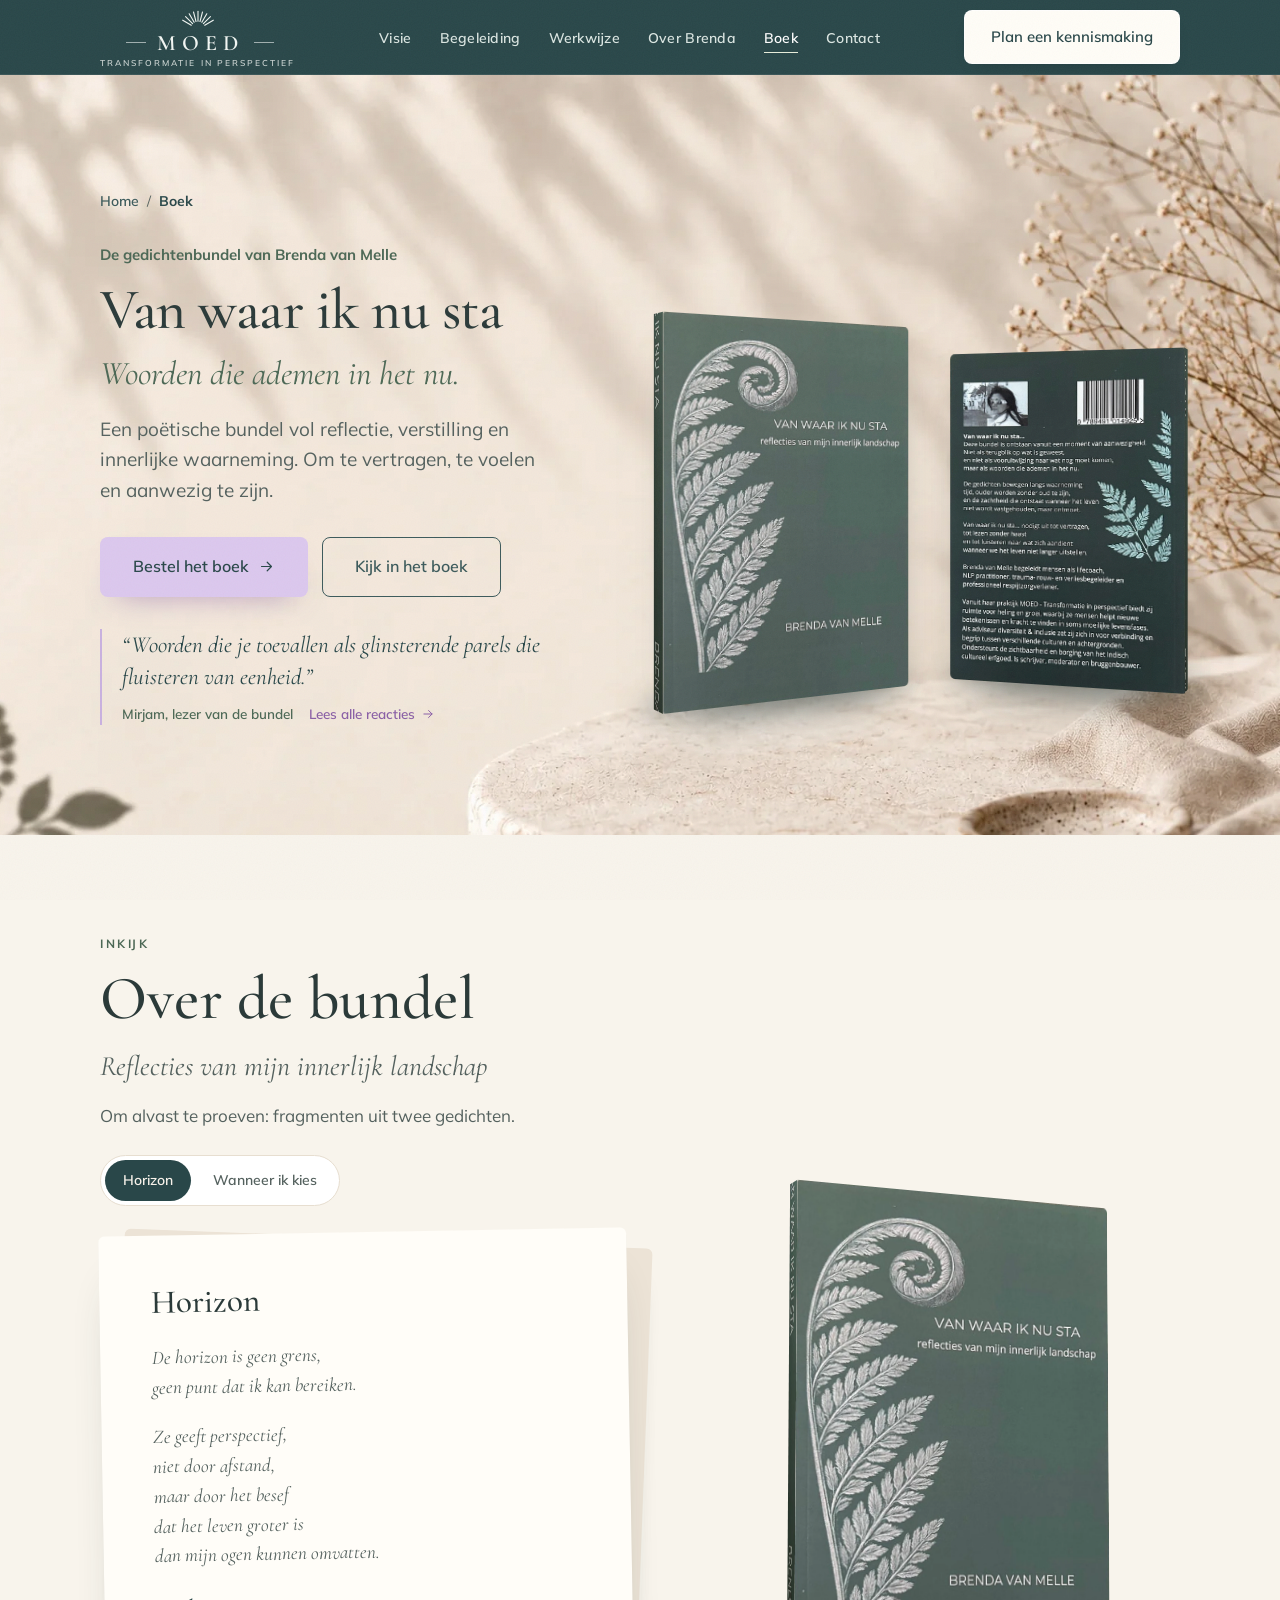
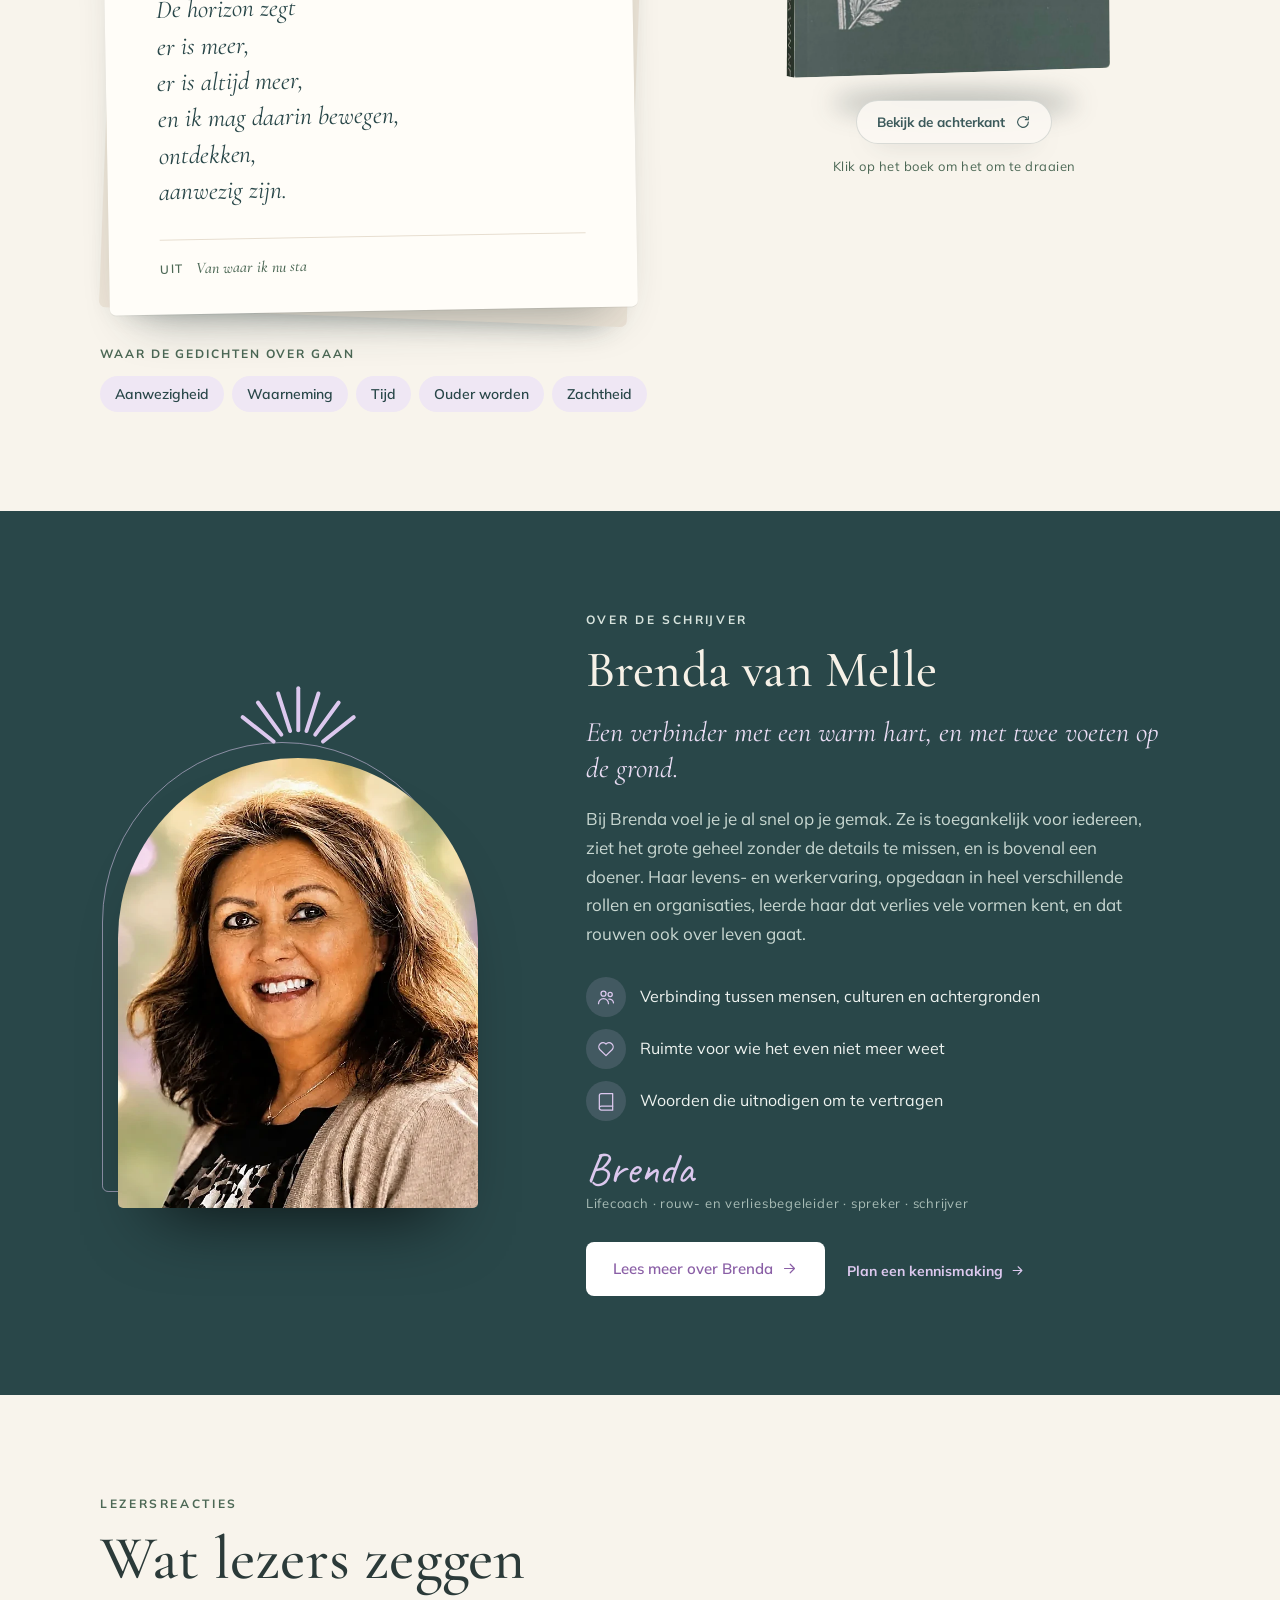
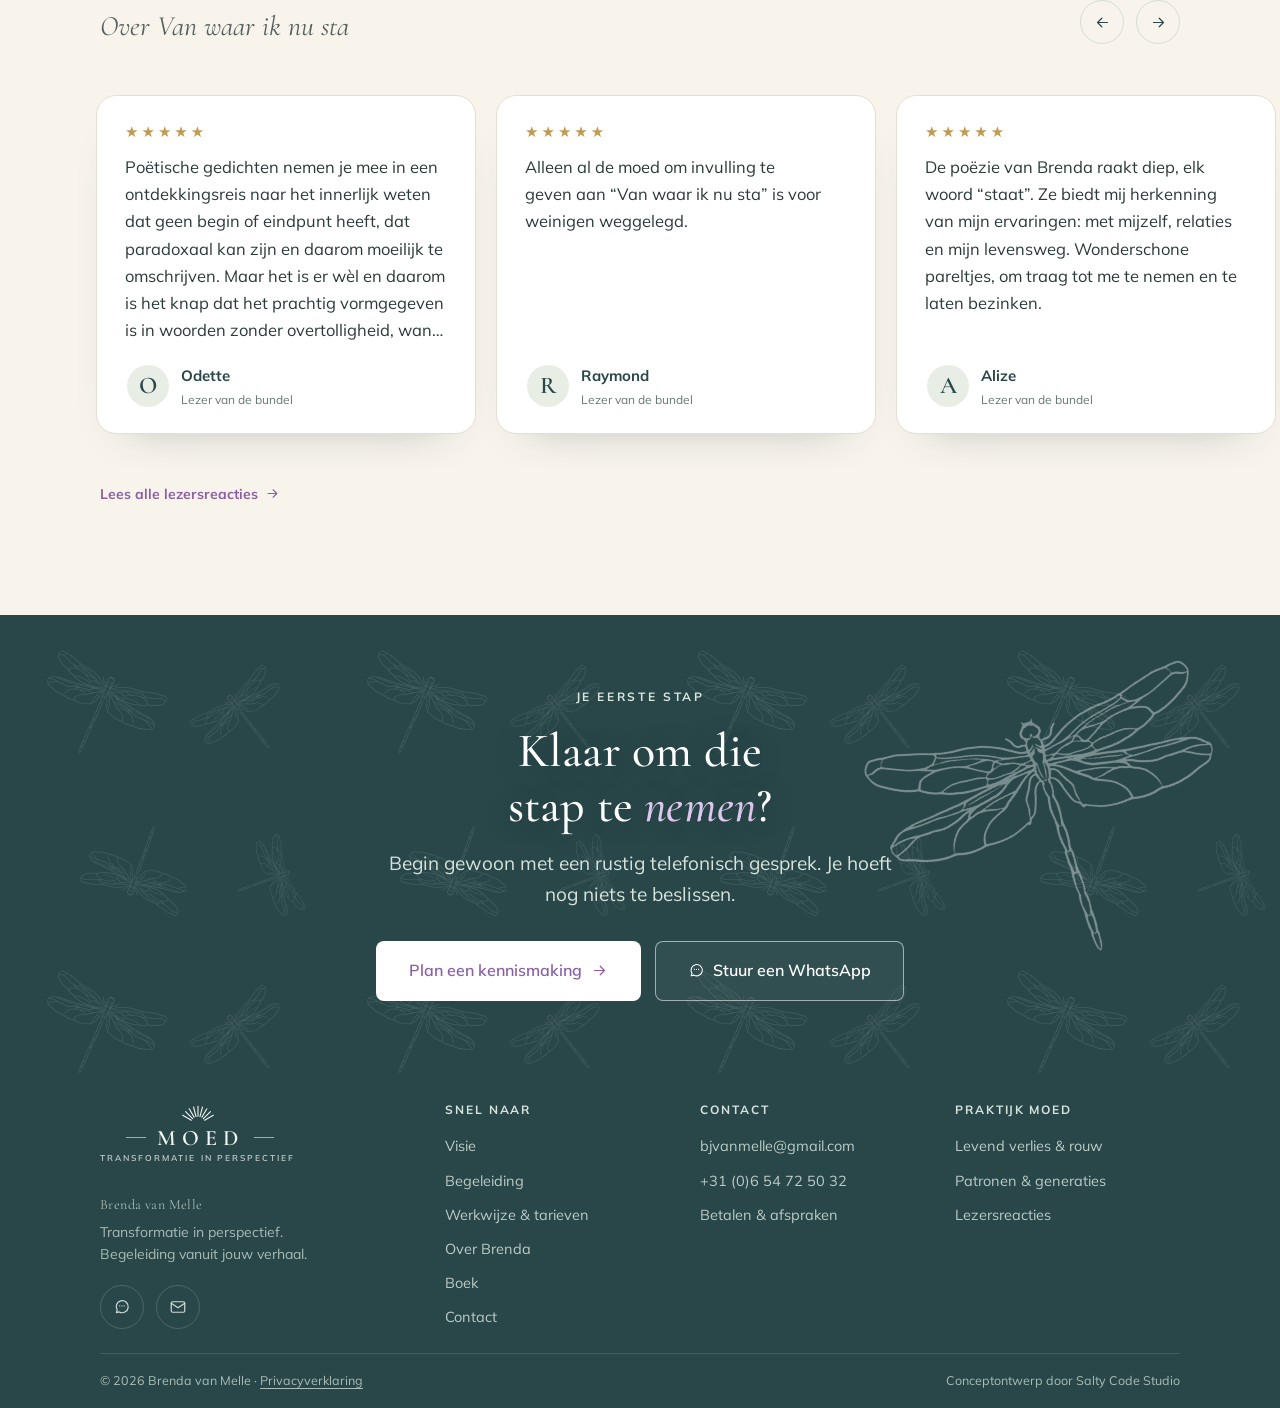
==== commit 281b5954: "Evaluatie Brenda 16 okt: visie voorop, ankers, levend verlies, betalen vooraf, locatie, lezersreacti" ====
--- a/boek.html
+++ b/boek.html
@@ -25,10 +25,10 @@
     </a>
     <nav aria-label="Hoofdmenu">
       <ul class="nav-links">
-        <li><a href="coaching.html">Coaching</a></li>
+        <li><a href="praktijk-moed.html">Visie</a></li>
+        <li><a href="coaching.html">Begeleiding</a></li>
         <li><a href="werkwijze.html">Werkwijze</a></li>
         <li><a href="over-brenda.html">Over Brenda</a></li>
-        <li><a href="getuigenissen.html">Getuigenissen</a></li>
         <li><a class="is-current" aria-current="page" href="boek.html">Boek</a></li>
         <li><a href="contact.html">Contact</a></li>
       </ul>
@@ -43,10 +43,10 @@
 </header>
 
 <nav class="mobile-menu" id="mobileMenu" aria-label="Mobiel menu">
-  <a href="coaching.html">Coaching</a>
+  <a href="praktijk-moed.html">Visie</a>
+  <a href="coaching.html">Begeleiding</a>
   <a href="werkwijze.html">Werkwijze</a>
   <a href="over-brenda.html">Over Brenda</a>
-  <a href="getuigenissen.html">Getuigenissen</a>
   <a href="boek.html">Boek</a>
   <a href="contact.html">Contact</a>
   <a class="btn btn-header" href="contact.html#kennismaken">Plan een kennismaking</a>
@@ -242,7 +242,7 @@
           </span>
         </a>
         <p class="foot-name">Brenda van Melle</p>
-        <p>Coaching voor leven, rouw &amp; groei. Voor een lichter, betekenisvoller leven.</p>
+        <p>Transformatie in perspectief. Begeleiding vanuit jouw verhaal.</p>
         <div class="socials">
           <!-- Add Instagram / Facebook / LinkedIn here once Brenda shares her profile URLs. -->
           <a href="https://wa.me/31654725032?text=Hallo%20Brenda%2C%20ik%20wil%20graag%20een%20telefonische%20kennismaking%20plannen." target="_blank" rel="noopener" aria-label="WhatsApp"><svg viewBox="0 0 24 24" fill="none" stroke="currentColor" stroke-width="1.6" stroke-linecap="round" stroke-linejoin="round" aria-hidden="true"><path d="M4.5 19.5 5.6 16A8 8 0 1 1 8.4 18.6Z"/><path d="M9 10.5h.01M12 10.5h.01M15 10.5h.01"/></svg></a>
@@ -251,15 +251,15 @@
       </div>
       <div class="foot-col">
         <h2 class="foot-title">Snel naar</h2>
-        <ul><li><a href="coaching.html">Coaching</a></li><li><a href="werkwijze.html">Werkwijze &amp; tarieven</a></li><li><a href="over-brenda.html">Over Brenda</a></li><li><a href="getuigenissen.html">Getuigenissen</a></li><li><a href="boek.html">Boek</a></li><li><a href="contact.html">Contact</a></li></ul>
+        <ul><li><a href="praktijk-moed.html">Visie</a></li><li><a href="coaching.html">Begeleiding</a></li><li><a href="werkwijze.html">Werkwijze &amp; tarieven</a></li><li><a href="over-brenda.html">Over Brenda</a></li><li><a href="boek.html">Boek</a></li><li><a href="contact.html">Contact</a></li></ul>
       </div>
       <div class="foot-col">
         <h2 class="foot-title">Contact</h2>
-        <ul><li><a href="mailto:bjvanmelle@gmail.com">bjvanmelle@gmail.com</a></li><li><a href="tel:+31654725032">+31 (0)6 54 72 50 32</a></li><li><a href="familieopstellingen.html">Familieopstellingen bij jou thuis</a></li></ul>
+        <ul><li><a href="mailto:bjvanmelle@gmail.com">bjvanmelle@gmail.com</a></li><li><a href="tel:+31654725032">+31 (0)6 54 72 50 32</a></li><li><a href="werkwijze.html#afspraken">Betalen &amp; afspraken</a></li></ul>
       </div>
       <div class="foot-col">
         <h2 class="foot-title">Praktijk MOED</h2>
-        <ul><li><a href="praktijk-moed.html">Transformatie in perspectief</a></li><li><a href="systemische-begeleiding.html">Systemische begeleiding</a></li><li><a href="rouw-en-verlies.html">Trauma-, rouw- &amp; verliesbegeleiding</a></li></ul>
+        <ul><li><a href="rouw-en-verlies.html">Levend verlies &amp; rouw</a></li><li><a href="innerlijke-groei.html">Patronen &amp; generaties</a></li><li><a href="getuigenissen.html">Lezersreacties</a></li></ul>
       </div>
     </div>
     <div class="foot-bottom">
--- a/assets/site.css
+++ b/assets/site.css
@@ -968,6 +968,43 @@
   .hero::before,.cta-band::before{animation:none;opacity:.25}
   .hero-bg,.book-closed,.review-cover,.practical-scrollhint span,.about-dragon,.cta-dragon,.book-glow,.book-motes span,.book3d-float,.book3d-shadow,.b-front::after{animation:none}
 }
+/* phones: keep Brenda in frame, below the text instead of cropped off the right edge */
+@media(max-width:680px){
+  .hero{--hero-photo-h:max(calc(540px + 113vw),calc(2480px - 383vw))}
+  .hero,.hero-grid{min-height:0}
+  .hero-bg{bottom:auto;height:var(--hero-photo-h);background-position:right bottom;transform-origin:80% 85%}
+  .hero-copy{min-height:var(--hero-photo-h);justify-content:flex-start}
+}
+
+/* ============ evaluation 16 Oct: vision + anchors ============ */
+.vision{background:var(--cream)}
+.vision-head{text-align:center;margin-bottom:clamp(36px,5vh,60px)}
+.vision-head .eyebrow{display:block;margin-bottom:14px}
+.vision-head h2{font-size:clamp(42px,5vw,68px);line-height:1.05}
+.vision-grid{display:grid;grid-template-columns:minmax(0,1fr) minmax(0,1fr);gap:clamp(36px,6vw,96px);align-items:center}
+.vision-copy p{font-size:18px;line-height:1.72;color:var(--ink-soft);max-width:52ch}
+.vision-copy p+p{margin-top:14px}
+.vision-copy .vision-lead{font-family:"Cormorant Garamond",Georgia,serif;font-style:italic;font-size:clamp(26px,2.6vw,34px);line-height:1.25;color:var(--teal-deep)}
+.vision-copy .link-more{margin-top:24px}
+.anchors{position:relative;padding:76px clamp(22px,3vw,40px) 30px;background:var(--cream-raise);border:1px solid var(--line);border-radius:999px 999px 28px 28px;text-align:center}
+.anchors-rays{position:absolute;top:22px;left:50%;width:96px;height:auto;transform:translateX(-50%);color:var(--sage)}
+.anchor-list{list-style:none;margin:0;padding:0;display:grid;gap:0}
+.anchor{padding:20px 0}
+.anchor+.anchor{border-top:1px solid var(--line)}
+.anchor h3{font-size:clamp(28px,2.6vw,34px);color:var(--teal-deep);margin-bottom:6px}
+.anchor p{max-width:36ch;margin:0 auto;font-size:16px;line-height:1.6;color:var(--ink-soft)}
+.anchors-note{margin-top:14px;font-family:"Cormorant Garamond",Georgia,serif;font-style:italic;font-size:19px;line-height:1.35;color:var(--sage-deep)}
+.pattern-quote .eyebrow{display:block;margin-bottom:16px}
+.pattern .svc--lead{background:var(--mist-lilac);box-shadow:0 0 0 1px #dccbe6,0 0 50px -10px rgba(214,190,236,.55)}
+.pattern .svc--lead h3{font-size:30px}
+.pattern-quote .eyebrow{color:#d7e3dd}
+.svc-method{max-width:62ch;margin:36px auto 0;text-align:center;font-size:17px;line-height:1.65;color:#c9d8d2}
+.review-kind{display:block;margin-top:6px;font-size:14px;font-style:italic;opacity:.85}
+.about-copy .link-more{margin-top:22px}
+@media(max-width:900px){
+  .vision-grid{grid-template-columns:1fr}
+  .anchors{border-radius:200px 200px 24px 24px}
+}
 
 /* ============ topic pages ============ */
 .sub-hero{background:var(--cream);padding:clamp(40px,7vh,88px) 0 clamp(56px,9vh,104px)}
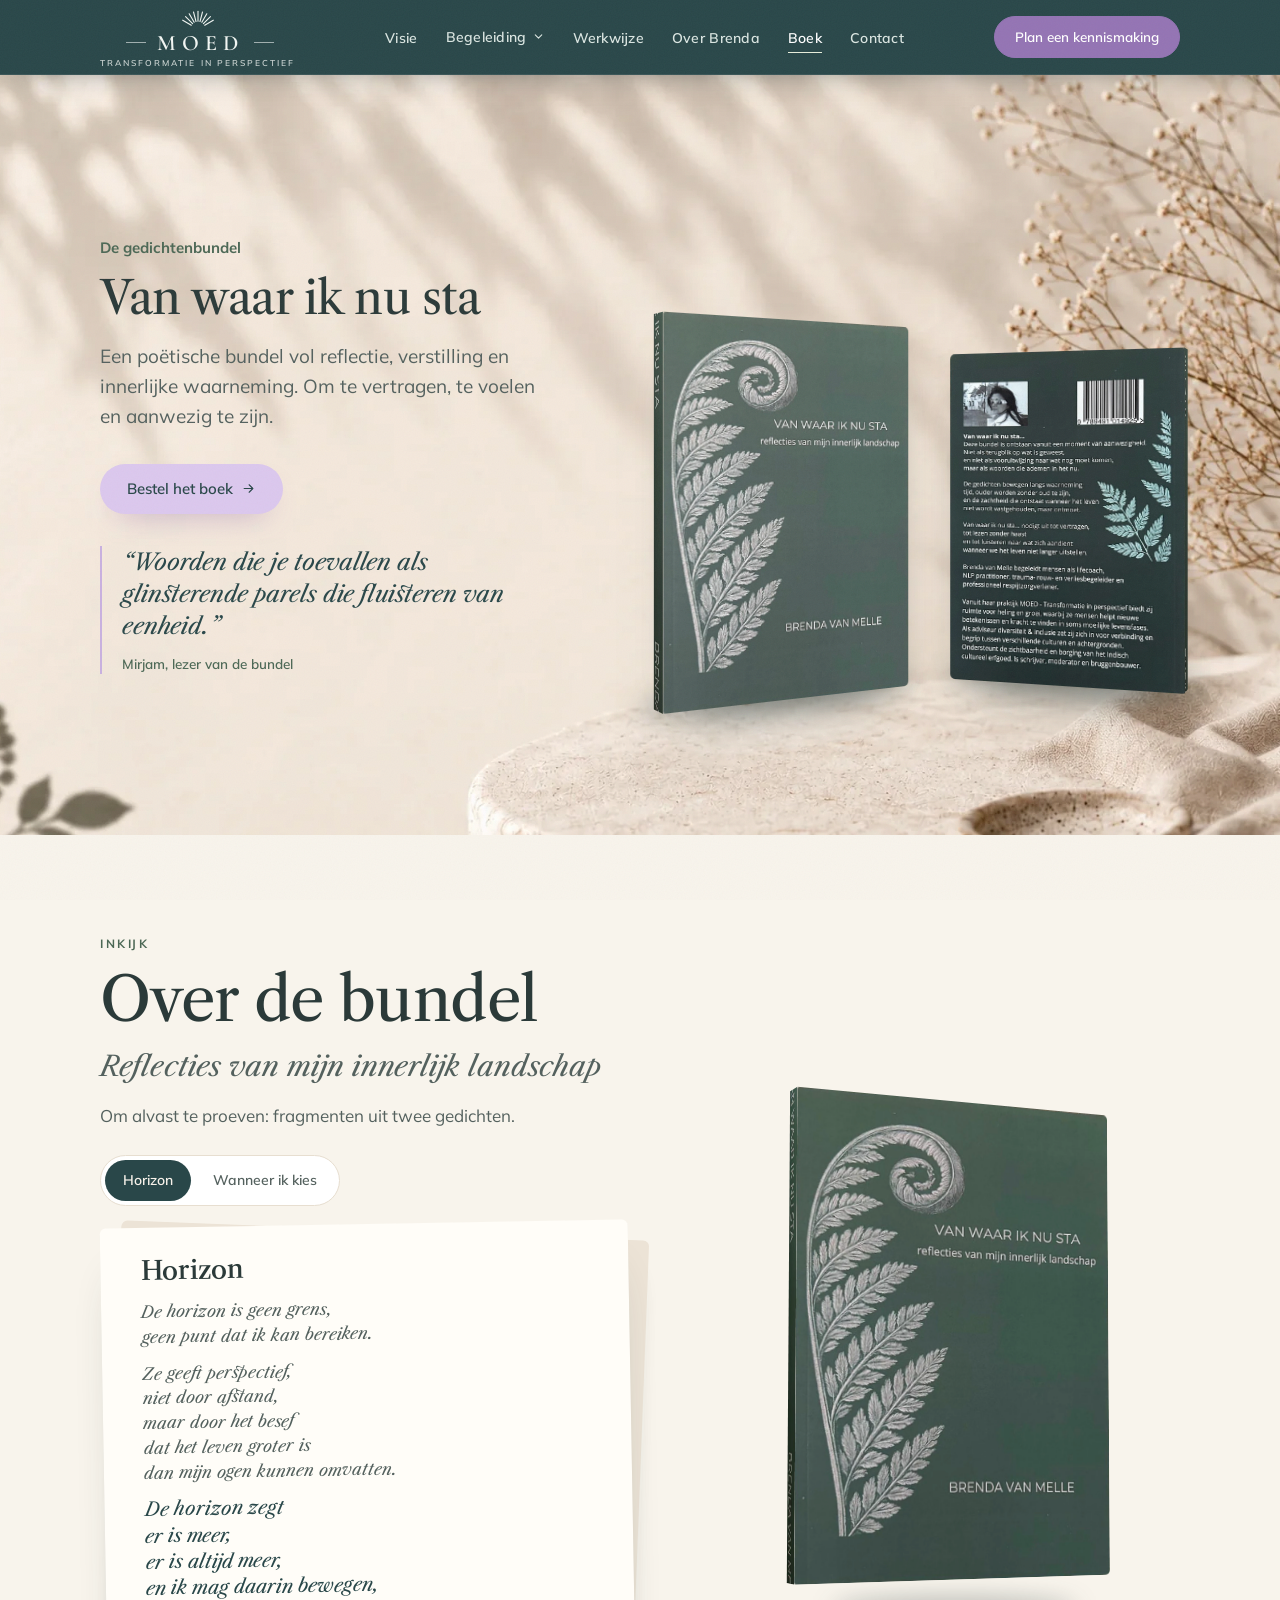
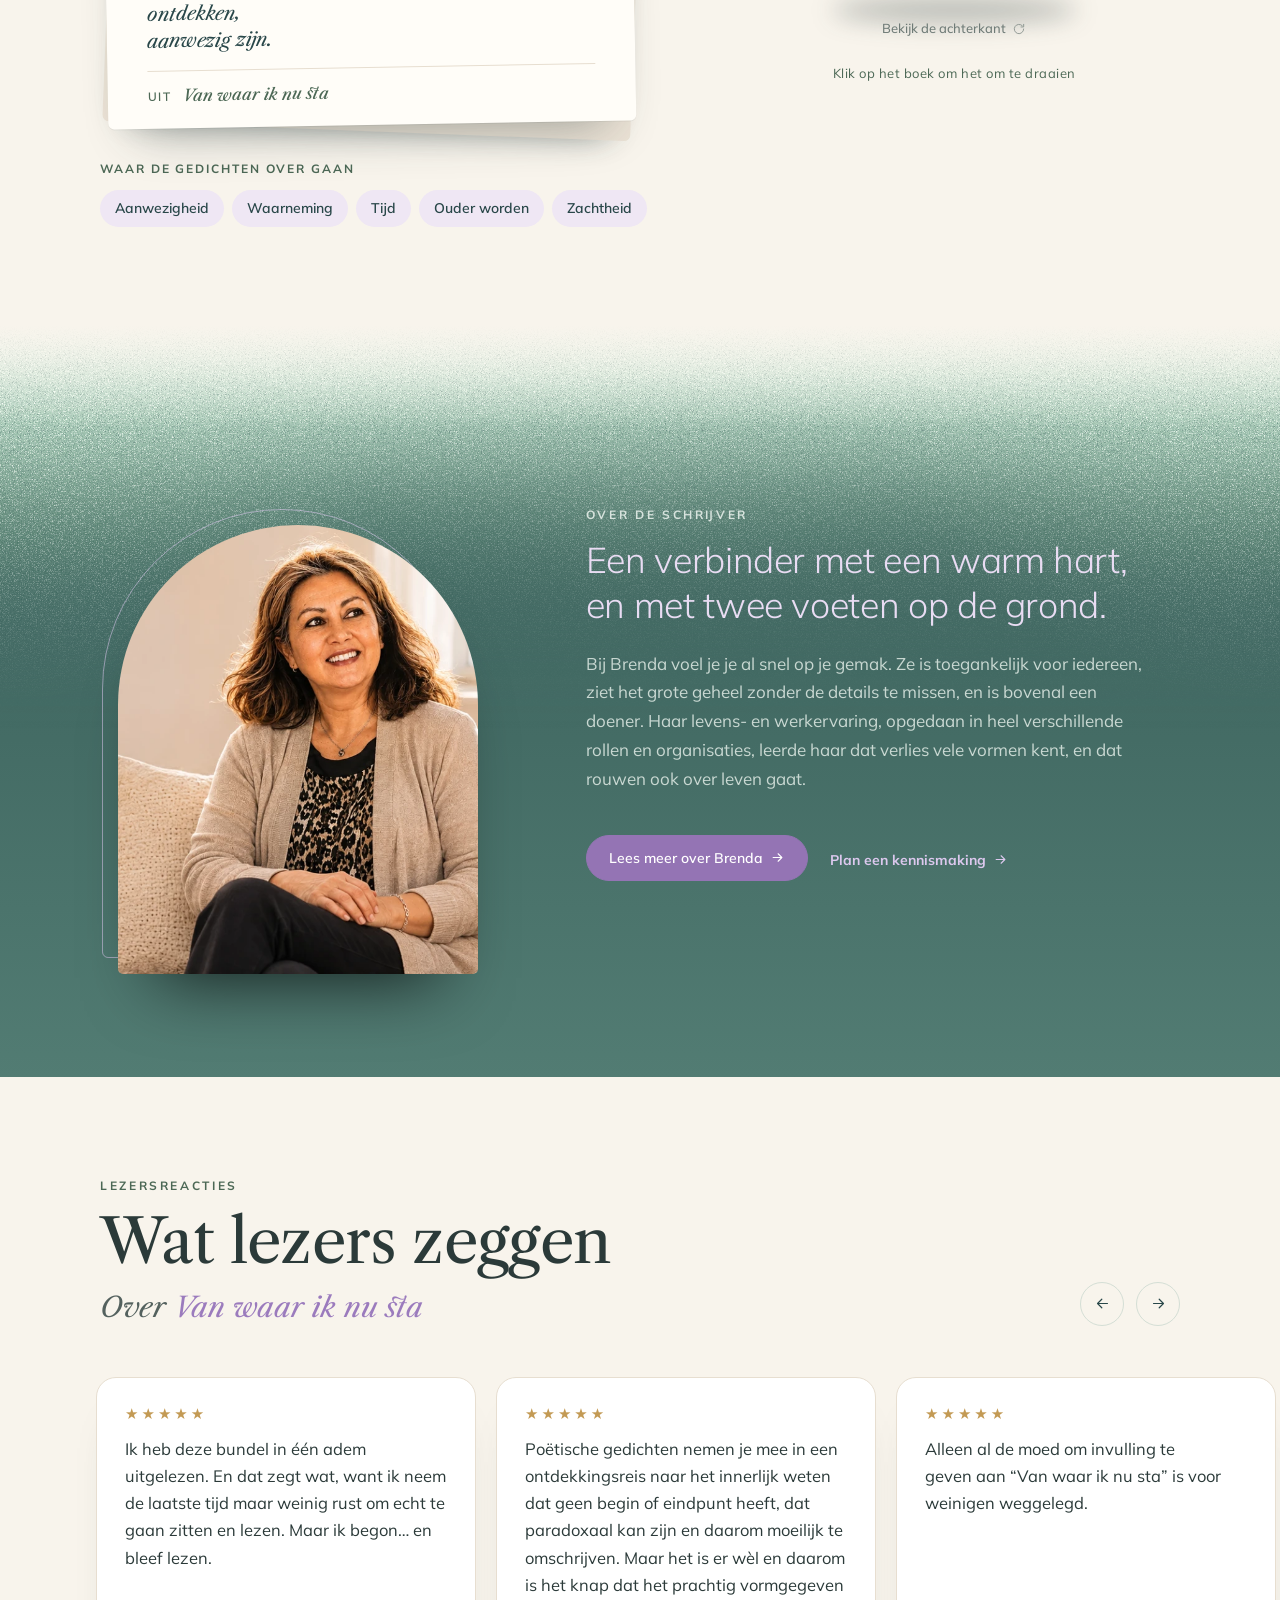
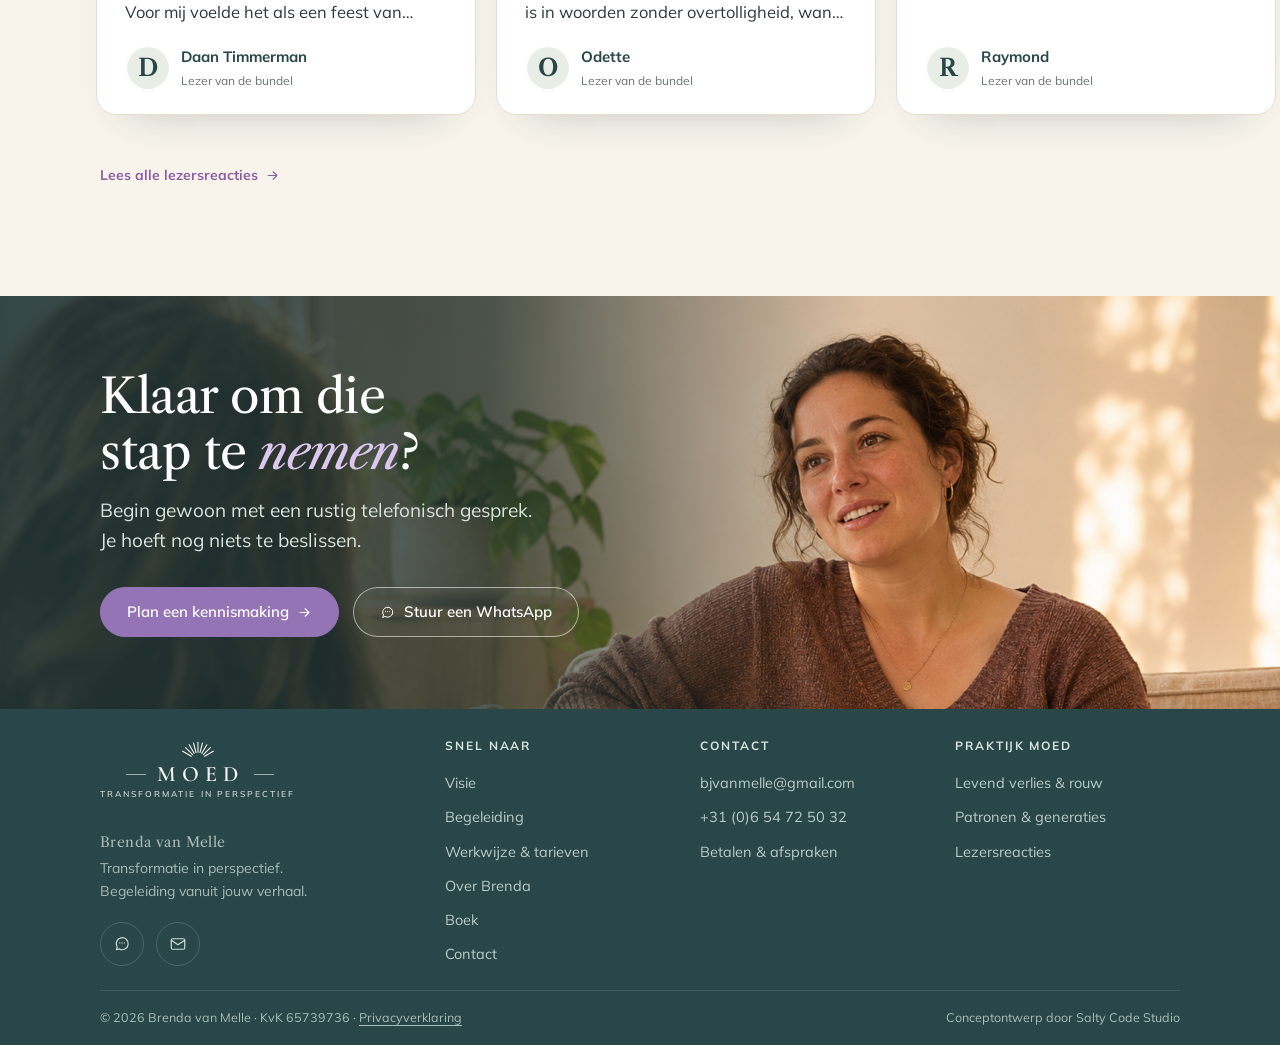
==== commit b557b0de: "Versie 2 (design B) vervangt de vorige preview Co-Authored-By: Claude Opus 5.5 <noreply@anthropic.co" ====
--- a/boek.html
+++ b/boek.html
@@ -9,8 +9,9 @@
 <meta name="robots" content="noindex, nofollow">
 <link rel="preconnect" href="https://fonts.googleapis.com">
 <link rel="preconnect" href="https://fonts.gstatic.com" crossorigin>
-<link href="https://fonts.googleapis.com/css2?family=Cormorant+Garamond:ital,wght@0,400;0,500;0,600;1,400;1,500;1,600&family=Mulish:wght@300;400;500;600;700&family=Caveat:wght@400;500;600&display=swap" rel="stylesheet">
+<link href="https://fonts.googleapis.com/css2?family=Libre+Caslon+Text:ital,wght@0,400;0,700;1,400&family=Mulish:wght@300;400;500;600;700&family=Caveat:wght@400;500;600&family=Cormorant+Garamond:wght@600&display=swap" rel="stylesheet">
 <link rel="stylesheet" href="assets/site.css">
+<link rel="stylesheet" href="assets/design-b.css?v=223">
 </head>
 <body>
 <!-- ============ HEADER ============ -->
@@ -26,7 +27,16 @@
     <nav aria-label="Hoofdmenu">
       <ul class="nav-links">
         <li><a href="praktijk-moed.html">Visie</a></li>
-        <li><a href="coaching.html">Begeleiding</a></li>
+        <li class="has-dd"><a href="coaching.html" aria-haspopup="true">Begeleiding <svg class="dd-caret" viewBox="0 0 24 24" fill="none" stroke="currentColor" stroke-width="2" stroke-linecap="round" stroke-linejoin="round" aria-hidden="true"><path d="m6 9 6 6 6-6"/></svg></a>
+          <div class="nav-dd" role="menu">
+            <a role="menuitem" href="coaching.html"><span class="dd-t">Alle begeleiding</span><span class="dd-s">Eén visie, verschillende ingangen</span></a>
+            <a role="menuitem" href="rouw-en-verlies.html"><span class="dd-t">Levend verlies &amp; rouw</span><span class="dd-s">Verlies tijdens en na het leven</span></a>
+            <a role="menuitem" href="innerlijke-groei.html"><span class="dd-t">Patronen &amp; generaties</span><span class="dd-s">Wat van generatie op generatie doorwerkt</span></a>
+            <a role="menuitem" href="richting-en-zingeving.html"><span class="dd-t">Persoonlijke coaching</span><span class="dd-s">Als je jezelf een beetje kwijt bent</span></a>
+            <a role="menuitem" href="systemische-begeleiding.html"><span class="dd-t">Systemisch werk</span><span class="dd-s">Een instrument als het past</span></a>
+            <a role="menuitem" href="familieopstellingen.html"><span class="dd-t">Familieopstellingen</span><span class="dd-s">Je systeem zichtbaar maken</span></a>
+          </div>
+        </li>
         <li><a href="werkwijze.html">Werkwijze</a></li>
         <li><a href="over-brenda.html">Over Brenda</a></li>
         <li><a class="is-current" aria-current="page" href="boek.html">Boek</a></li>
@@ -57,18 +67,15 @@
 <section class="bp-hero">
   <div class="wrap bp-hero-grid">
     <div class="bp-hero-copy">
-      <nav class="crumbs" aria-label="Kruimelpad"><a href="index.html">Home</a><span aria-hidden="true">/</span><span aria-current="page">Boek</span></nav>
-      <p class="bp-kicker">De gedichtenbundel van Brenda van Melle</p>
+      <p class="bp-kicker">De gedichtenbundel</p>
       <h1>Van waar ik nu sta</h1>
-      <p class="bp-hook">Woorden die ademen in het nu.</p>
       <p class="bp-lead">Een poëtische bundel vol reflectie, verstilling en innerlijke waarneming. Om te vertragen, te voelen en aanwezig te zijn.</p>
       <div class="hero-actions">
-        <a class="btn btn-lilac btn-lg" href="mailto:bjvanmelle@gmail.com?subject=Bestelling%20%E2%80%98Van%20waar%20ik%20nu%20sta%E2%80%99">Bestel het boek
+        <a class="btn btn-lilac btn-lg" href="mailto:bjvanmelle@gmail.com?subject=Bestelling%20%E2%80%98Van%20waar%20ik%20nu%20sta%E2%80%99&amp;body=Beste%20Brenda%2C%0D%0A%0D%0AIk%20wil%20graag%20de%20gedichtenbundel%20%27Van%20waar%20ik%20nu%20sta%27%20bestellen.%0D%0A%0D%0AAantal%20exemplaren%3A%201%0D%0A%0D%0AMijn%20gegevens%3A%0D%0ANaam%3A%0D%0AAdres%3A%0D%0APostcode%20en%20woonplaats%3A%0D%0ATelefoonnummer%3A%0D%0A%0D%0AWil%20je%20me%20laten%20weten%20hoe%20ik%20kan%20betalen%20en%20wanneer%20het%20boek%20verstuurd%20wordt%3F%0D%0A%0D%0AHartelijke%20groet%2C%0D%0A">Bestel het boek
         <svg viewBox="0 0 24 24" fill="none" stroke="currentColor" stroke-width="1.7" stroke-linecap="round" stroke-linejoin="round"><path d="M5 12h14M13 6l6 6-6 6"/></svg>
       </a>
-        <a class="btn btn-ghost btn-lg" href="#inkijk">Kijk in het boek</a>
-      </div>
-      <a class="bp-quote" href="getuigenissen.html"><span class="bp-quote-text">“Woorden die je toevallen als glinsterende parels die fluisteren van eenheid.”</span><span class="bp-quote-by">Mirjam, lezer van de bundel <span class="bp-quote-more">Lees alle reacties <svg viewBox="0 0 24 24" fill="none" stroke="currentColor" stroke-width="1.7" stroke-linecap="round" stroke-linejoin="round" aria-hidden="true"><path d="M5 12h14M13 6l6 6-6 6"/></svg></span></span></a>
+      </div>
+      <a class="bp-quote" href="getuigenissen.html"><span class="bp-quote-text">“Woorden die je toevallen als glinsterende parels die fluisteren van eenheid.”</span><span class="bp-quote-by">Mirjam, lezer van de bundel</span></a>
     </div>
     <div class="bp-books" aria-hidden="true">
       <div class="hb hb-back">
@@ -137,21 +144,12 @@
 <section class="section bp-author">
   <div class="wrap bp-author-grid">
     <div class="bp-author-media reveal">
-      <svg class="bp-author-rays" viewBox="200 425 850 440" aria-hidden="true" focusable="false"><g fill="none" stroke="currentColor" stroke-width="28" stroke-linecap="round"><line x1="627" y1="455" x2="627" y2="752"/><line x1="484" y1="492" x2="569" y2="758"/><line x1="770" y1="492" x2="685" y2="758"/><line x1="341" y1="556" x2="507" y2="784"/><line x1="913" y1="556" x2="747" y2="784"/><line x1="233" y1="660" x2="452" y2="832"/><line x1="1020" y1="660" x2="802" y2="832"/></g></svg>
-      <img class="bp-author-photo" src="assets/img/brenda-portret.webp" alt="Portret van Brenda van Melle" width="652" height="814" loading="lazy" decoding="async">
+      <img class="bp-author-photo bp-author-photo--bank" src="assets/img/photo/hero-brenda-bank.webp" alt="Brenda van Melle, glimlachend op de bank" width="652" height="814" loading="lazy" decoding="async">
     </div>
     <div class="bp-author-copy reveal d1">
       <span class="eyebrow">Over de schrijver</span>
-      <h2>Brenda van Melle</h2>
-      <p class="bp-author-lead">Een verbinder met een warm hart, en met twee voeten op de grond.</p>
+      <h2 class="bp-author-lead">Een verbinder met een warm hart, en met twee voeten op de grond.</h2>
       <p class="bp-author-text">Bij Brenda voel je je al snel op je gemak. Ze is toegankelijk voor iedereen, ziet het grote geheel zonder de details te missen, en is bovenal een doener. Haar levens- en werkervaring, opgedaan in heel verschillende rollen en organisaties, leerde haar dat verlies vele vormen kent, en dat rouwen ook over leven gaat.</p>
-      <ul class="bp-drives" aria-label="Wat Brenda drijft">
-        <li><span class="bp-drive-ic" aria-hidden="true"><svg viewBox="0 0 24 24" fill="none" stroke="currentColor" stroke-width="1.5" stroke-linecap="round" stroke-linejoin="round"><circle cx="9" cy="8" r="3"/><path d="M3 20a6 6 0 0 1 12 0"/><circle cx="17" cy="9" r="2.5"/><path d="M15.5 14.5A5 5 0 0 1 21 19"/></svg></span>Verbinding tussen mensen, culturen en achtergronden</li>
-        <li><span class="bp-drive-ic" aria-hidden="true"><svg viewBox="0 0 24 24" fill="none" stroke="currentColor" stroke-width="1.5" stroke-linecap="round" stroke-linejoin="round"><path d="M12 20 4.5 12.6a5 5 0 0 1 7.5-6.6 5 5 0 0 1 7.5 6.6L12 20Z"/></svg></span>Ruimte voor wie het even niet meer weet</li>
-        <li><span class="bp-drive-ic" aria-hidden="true"><svg viewBox="0 0 24 24" fill="none" stroke="currentColor" stroke-width="1.5" stroke-linecap="round" stroke-linejoin="round"><path d="M4 5.5A2.5 2.5 0 0 1 6.5 3H20v15H6.5A2.5 2.5 0 0 0 4 20.5Z"/><path d="M4 20.5A2.5 2.5 0 0 0 6.5 23H20v-5"/></svg></span>Woorden die uitnodigen om te vertragen</li>
-      </ul>
-      <p class="bp-author-sign" aria-hidden="true">Brenda</p>
-      <p class="bp-author-roles">Lifecoach · rouw- en verliesbegeleider · spreker · schrijver</p>
       <div class="bp-author-actions">
         <a class="btn btn-light" href="over-brenda.html">Lees meer over Brenda <svg viewBox="0 0 24 24" fill="none" stroke="currentColor" stroke-width="1.7" stroke-linecap="round" stroke-linejoin="round" aria-hidden="true"><path d="M5 12h14M13 6l6 6-6 6"/></svg></a>
         <a class="link-more" href="contact.html#kennismaken">Plan een kennismaking <svg viewBox="0 0 24 24" fill="none" stroke="currentColor" stroke-width="1.7" stroke-linecap="round" stroke-linejoin="round" aria-hidden="true"><path d="M5 12h14M13 6l6 6-6 6"/></svg></a>
@@ -166,50 +164,55 @@
     <div class="bp-rev-nav"><button class="testi-arrow" type="button" data-dir="-1" aria-label="Vorige lezersreactie"><svg viewBox="0 0 24 24" fill="none" stroke="currentColor" stroke-width="1.7" stroke-linecap="round" stroke-linejoin="round" aria-hidden="true"><path d="M19 12H5M11 18l-6-6 6-6"/></svg></button><button class="testi-arrow" type="button" data-dir="1" aria-label="Volgende lezersreactie"><svg viewBox="0 0 24 24" fill="none" stroke="currentColor" stroke-width="1.7" stroke-linecap="round" stroke-linejoin="round" aria-hidden="true"><path d="M5 12h14M13 6l6 6-6 6"/></svg></button></div>
   </div>
   <div class="bp-rev-track" tabindex="0" role="region" aria-roledescription="carrousel" aria-label="Lezersreacties; schuift vanzelf door, of scroll zelf">
-<figure class="quote bp-rev" aria-label="Reactie 1 van 9">
+<figure class="quote bp-rev" aria-label="Reactie 1 van 10">
+  <span class="stars" role="img" aria-label="5 van 5 sterren">★★★★★</span>
+  <blockquote class="review-bubble"><p>Ik heb deze bundel in één adem uitgelezen. En dat zegt wat, want ik neem de laatste tijd maar weinig rust om echt te gaan zitten en lezen. Maar ik begon… en bleef lezen.<br><br>Voor mij voelde het als een feest van herkenning van de ziel. Alsof Brenda met een zachte fluistering, bijna als fluweel, woorden geeft aan zoveel facetten van het leven: aan wat we meemaken, verliezen, verlangen, ontdekken, loslaten en opnieuw ontmoeten in onszelf.<br><br>Zoveel herkenning, zachtheid en troost, zonder dat het ooit zwaar wordt. De woorden trekken of duwen nergens aan; ze mogen er gewoon zijn. Precies zoals het leven zelf eigenlijk.<br><br>Het bijzondere is dat je in haar woorden iets van háár voelt en tegelijkertijd steeds weer iets van jezelf tegenkomt. Ik weet bijna zeker dat heel veel mensen zich hierin zullen herkennen.<br><br>Een prachtige, zachte en troostende bundel om af en toe weer open te slaan en je door te laten raken. Deze fluisteringen mogen wat mij betreft heel veel mensen bereiken. ❤️</p></blockquote>
+  <figcaption class="who"><span class="review-initial" aria-hidden="true">D</span><span><span class="name">Daan Timmerman</span><span class="reader-role">Lezer van de bundel</span></span></figcaption>
+</figure>
+<figure class="quote bp-rev" aria-label="Reactie 2 van 10">
           <span class="stars" role="img" aria-label="5 van 5 sterren">★★★★★</span>
           <blockquote class="review-bubble"><p>Poëtische gedichten nemen je mee in een ontdekkingsreis naar het innerlijk weten dat geen begin of eindpunt heeft, dat paradoxaal kan zijn en daarom moeilijk te omschrijven. Maar het is er wèl en daarom is het knap dat het prachtig vormgegeven is in woorden zonder overtolligheid, want essentie ligt in de eenvoud.</p></blockquote>
           <figcaption class="who"><span class="review-initial" aria-hidden="true">O</span><span><span class="name">Odette</span><span class="reader-role">Lezer van de bundel</span></span></figcaption>
         </figure>
-<figure class="quote bp-rev" aria-label="Reactie 2 van 9">
+<figure class="quote bp-rev" aria-label="Reactie 3 van 10">
           <span class="stars" role="img" aria-label="5 van 5 sterren">★★★★★</span>
           <blockquote class="review-bubble"><p>Alleen al de moed om invulling te geven aan “Van waar ik nu sta” is voor weinigen weggelegd.</p></blockquote>
           <figcaption class="who"><span class="review-initial" aria-hidden="true">R</span><span><span class="name">Raymond</span><span class="reader-role">Lezer van de bundel</span></span></figcaption>
         </figure>
-<figure class="quote bp-rev" aria-label="Reactie 3 van 9">
+<figure class="quote bp-rev" aria-label="Reactie 4 van 10">
           <span class="stars" role="img" aria-label="5 van 5 sterren">★★★★★</span>
           <blockquote class="review-bubble"><p>De poëzie van Brenda raakt diep, elk woord “staat”. Ze biedt mij herkenning van mijn ervaringen: met mijzelf, relaties en mijn levensweg. Wonderschone pareltjes, om traag tot me te nemen en te laten bezinken.</p></blockquote>
           <figcaption class="who"><span class="review-initial" aria-hidden="true">A</span><span><span class="name">Alize</span><span class="reader-role">Lezer van de bundel</span></span></figcaption>
         </figure>
-<figure class="quote bp-rev" aria-label="Reactie 4 van 9">
+<figure class="quote bp-rev" aria-label="Reactie 5 van 10">
           <span class="stars" role="img" aria-label="5 van 5 sterren">★★★★★</span>
           <blockquote class="review-bubble"><p>Woorden die je toevallen als glinsterende parels die fluisteren van eenheid. In deze kostbare bundel valt je leven samen en opent zich een verlangen de wereld in te stappen met alles wat er is. Om langzaam te lezen en te verwonderen.</p></blockquote>
           <figcaption class="who"><span class="review-initial" aria-hidden="true">M</span><span><span class="name">Mirjam</span><span class="reader-role">Lezer van de bundel</span></span></figcaption>
         </figure>
-<figure class="quote bp-rev" aria-label="Reactie 5 van 9">
+<figure class="quote bp-rev" aria-label="Reactie 6 van 10">
           <span class="stars" role="img" aria-label="5 van 5 sterren">★★★★★</span>
           <blockquote class="review-bubble"><p>Een diepgaande “inkijk”, verhelderend, openhartig en kwetsbaar.</p></blockquote>
           <figcaption class="who"><span class="review-initial" aria-hidden="true">J</span><span><span class="name">Jan</span><span class="reader-role">Lezer van de bundel</span></span></figcaption>
         </figure>
-<figure class="quote bp-rev" aria-label="Reactie 6 van 9">
+<figure class="quote bp-rev" aria-label="Reactie 7 van 10">
           <span class="stars" role="img" aria-label="5 van 5 sterren">★★★★★</span>
           <blockquote class="review-bubble"><p>Met 20 jaar staat de horizon voor de oneindige ruimte en mogelijkheden om de wereld te ontdekken. Op bijna 90-jarige leeftijd heeft de horizon voor mij de invulling van de stip die steeds dichterbij komt. De poëzie van Brenda zet met mildheid een ieder in beweging om te reflecteren op wat is en wat nog komen zal.</p></blockquote>
           <figcaption class="who"><span class="review-initial" aria-hidden="true">M</span><span><span class="name">Marianne</span><span class="reader-role">Lezer van de bundel</span></span></figcaption>
         </figure>
-<figure class="quote bp-rev" aria-label="Reactie 7 van 9">
+<figure class="quote bp-rev" aria-label="Reactie 8 van 10">
           <span class="stars" role="img" aria-label="5 van 5 sterren">★★★★★</span>
           <blockquote class="review-bubble"><p>Fijn om van Brenda’s mooie schrijfstijl en inzichten te kunnen genieten. Ik heb de bundel in een keer uitgelezen, hetgeen ik geen verrassing vond. Waarschijnlijk zal ik het nog vaker gaan lezen. Ik zal wachten op het volgende boek dat misschien nog gaat komen van haar hand. Ook die zal ik direct met positieve nieuwsgierigheid, bijna gretigheid, aanschaffen.</p></blockquote>
           <figcaption class="who"><span class="review-initial" aria-hidden="true">A</span><span><span class="name">Angelique</span><span class="reader-role">Lezer van de bundel</span></span></figcaption>
         </figure>
-<figure class="quote bp-rev" aria-label="Reactie 8 van 9">
+<figure class="quote bp-rev" aria-label="Reactie 9 van 10">
           <span class="stars" role="img" aria-label="5 van 5 sterren">★★★★★</span>
           <blockquote class="review-bubble"><p>Brenda heeft indrukwekkend mooie gedichten geschreven. De bundel is een integere zielsreis. Met zachte maar ook krachtige taal omschrijft Brenda over de ontmoeting met zichzelf. Zonder oordeel, geen verwachtingen maar in aanwezigheid. De gedichtenbundel nodigt uit tot zelfreflectie. En in rust je hart te volgen. Zodra je deze bundel opent en leest begint licht te schijnen en komen de emoties. Brenda moedigt aan “echt” naar het leven te kijken en luisteren. In verbinding met jezelf, anderen en verwondering. Met deze gedichtenbundel weet Brenda de juiste snaar te raken!</p></blockquote>
           <figcaption class="who"><span class="review-initial" aria-hidden="true">J</span><span><span class="name">Jeannette</span><span class="reader-role">Lezer van de bundel</span></span></figcaption>
         </figure>
-<figure class="quote bp-rev" aria-label="Reactie 9 van 9">
+<figure class="quote bp-rev" aria-label="Reactie 10 van 10">
           <span class="stars" role="img" aria-label="5 van 5 sterren">★★★★★</span>
           <blockquote class="review-bubble"><p>Haar toegankelijke gedichten hebben een warm timbre. Het mooi handzame boekje nodigt uit tot bezinning over de vraag wat “leven” voor je inhoudt. Leven in het moment is een uitnodiging om thuis te komen bij jezelf, hier en nu. Een diepe verbondenheid met alles wat was en is, markeert haar gedichten. Dankbaarheid en verbinding met de ander is een sterke stroom die resoneert in dit boekje. De bundel “Van waar ik nu sta” smaakt naar meer, naar een mogelijk vervolg.</p></blockquote>
-          <figcaption class="who"><span class="review-initial" aria-hidden="true">“</span><span><span class="name">Naam niet vermeld</span><span class="reader-role">Lezer van de bundel</span></span></figcaption>
+          <figcaption class="who"><span class="review-initial" aria-hidden="true">N</span><span><span class="name">Nanneke</span><span class="reader-role">Lezer van de bundel</span></span></figcaption>
         </figure>
   </div>
   <div class="wrap"><a class="link-more" href="getuigenissen.html">Lees alle lezersreacties <svg viewBox="0 0 24 24" fill="none" stroke="currentColor" stroke-width="1.7" stroke-linecap="round" stroke-linejoin="round" aria-hidden="true"><path d="M5 12h14M13 6l6 6-6 6"/></svg></a></div>
@@ -218,7 +221,6 @@
 <section class="cta-band info-cta">
   <span class="cta-dragon one" aria-hidden="true"></span>
   <div class="wrap">
-    <span class="eyebrow">Je eerste stap</span>
     <h2>Klaar om die stap te <em>nemen</em>?</h2>
     <p class="cta-lead">Begin gewoon met een rustig telefonisch gesprek. Je hoeft nog niets te beslissen.</p>
     <div class="cta-actions">
@@ -263,7 +265,7 @@
       </div>
     </div>
     <div class="foot-bottom">
-      <span>&copy; 2026 Brenda van Melle · <a href="privacyverklaring.html">Privacyverklaring</a></span>
+      <span>&copy; 2026 Brenda van Melle · KvK 65739736 · <a href="privacyverklaring.html">Privacyverklaring</a></span>
       <span>Conceptontwerp door Salty Code Studio</span>
     </div>
   </div>
@@ -422,6 +424,7 @@
   }
 })();
 </script>
-<script src="assets/site.js"></script>
+<script src="assets/site.js?v=3"></script>
+<script src="assets/design-b.js?v=30"></script>
 </body>
 </html>
--- a/assets/site.css
+++ b/assets/site.css
@@ -55,7 +55,7 @@
 body::before{content:"";position:fixed;inset:0;z-index:100;pointer-events:none;opacity:.045;background-image:url("data:image/svg+xml,%3Csvg xmlns='http://www.w3.org/2000/svg' width='180' height='180'%3E%3Cfilter id='n'%3E%3CfeTurbulence type='fractalNoise' baseFrequency='.85' numOctaves='2' stitchTiles='stitch'/%3E%3C/filter%3E%3Crect width='100%25' height='100%25' filter='url(%23n)'/%3E%3C/svg%3E")}
 img{max-width:100%;display:block}
 a{color:inherit;text-decoration:none}
-h1,h2,h3{font-family:"Cormorant Garamond",Georgia,serif;font-weight:500;line-height:1.14;letter-spacing:.2px;margin:0;text-wrap:balance}
+h1,h2,h3{font-family:"Libre Caslon Text",Georgia,serif;font-weight:500;line-height:1.14;letter-spacing:.2px;margin:0;text-wrap:balance}
 h1 em,h2 em{font-style:italic;color:var(--sage-deep);padding-bottom:.06em;display:inline-block}
 p{margin:0;text-wrap:pretty}
 .wrap{width:100%;max-width:var(--wrap);margin:0 auto;padding:0 clamp(20px,5vw,40px)}
@@ -97,7 +97,7 @@
 .brand{display:inline-flex}
 .moed{display:flex;flex-direction:column;align-items:center;gap:2px;line-height:1;color:var(--teal-deep)}
 .moed-rays{width:44px;height:22px;color:currentColor}
-.moed-word{font-family:"Cormorant Garamond",serif;font-weight:600;font-size:22px;letter-spacing:.26em;padding-left:.26em;display:flex;align-items:center;gap:11px;margin-top:1px}
+.moed-word{font-family:"Libre Caslon Text",serif;font-weight:600;font-size:22px;letter-spacing:.26em;padding-left:.26em;display:flex;align-items:center;gap:11px;margin-top:1px}
 .moed-word::before,.moed-word::after{content:"";width:20px;height:1px;background:currentColor;opacity:.6}
 .moed-tag{font-size:8.5px;letter-spacing:.24em;text-transform:uppercase;font-weight:600;opacity:.8;margin-top:3px}
 .nav-links{display:flex;align-items:center;gap:28px;list-style:none;margin:0;padding:0}
@@ -129,7 +129,7 @@
 .laurel.flip{transform:scaleX(-1)}
 .award-text{display:flex;flex-direction:column;align-items:center;text-align:center;line-height:1.1}
 .award-top{font-size:8.5px;font-weight:700;letter-spacing:.16em;text-transform:uppercase;opacity:.9}
-.award-big{margin:3px 0 2px;font-family:"Cormorant Garamond",Georgia,serif;font-size:22px;font-weight:600;letter-spacing:.06em;text-transform:uppercase}
+.award-big{margin:3px 0 2px;font-family:"Libre Caslon Text",Georgia,serif;font-size:22px;font-weight:600;letter-spacing:.06em;text-transform:uppercase}
 .award-sub{font-size:9.5px;letter-spacing:.04em;opacity:.9;white-space:nowrap}
 @media(min-width:1101px){.hero-grid{padding-bottom:84px}}
 @media(max-width:1100px){
@@ -150,7 +150,7 @@
 .recognition-copy p{font-size:clamp(18px,1.55vw,21px);line-height:1.8;color:var(--ink-soft)}
 .recognition-copy p+p{margin-top:28px}
 .recognition-copy strong{font-weight:700;color:var(--teal-deep)}
-.recognition-copy em{font-family:"Cormorant Garamond",serif;font-size:1.2em;line-height:1.35;color:var(--sage-deep);font-weight:600}
+.recognition-copy em{font-family:"Libre Caslon Text",serif;font-size:1.2em;line-height:1.35;color:var(--sage-deep);font-weight:600}
 .value-grid{display:grid;grid-template-columns:repeat(4,1fr);gap:clamp(22px,3vw,40px)}
 .value{display:flex;flex-direction:column;align-items:center;text-align:center;gap:12px;padding:30px 24px;border:1px solid rgba(41,71,73,.13);border-radius:var(--r-card);background:rgba(251,248,242,.46);box-shadow:0 18px 44px -38px rgba(41,58,57,.7)}
 .value .ic{width:46px;height:46px;color:var(--teal);display:grid;place-items:center;border-radius:12px;
@@ -250,13 +250,13 @@
 .quote{position:relative;display:flex;flex:0 0 var(--review-width);flex-direction:column;margin:0;scroll-snap-align:start;transform:scale(.95);transform-origin:center top;transition:transform .6s var(--ease)}
 .quote.is-active{transform:scale(1);z-index:2}
 .review-bubble{position:relative;flex:none;margin:0 0 25px;padding:30px;background:#fff;border:1px solid #e9eee9;border-radius:14px 14px 14px 3px;box-shadow:0 5px 20px -9px rgba(41,71,73,.17);transition:box-shadow .6s var(--ease),border-color .6s var(--ease)}
-.review-bubble::before{content:"\201C";position:absolute;top:-22px;left:20px;font-family:"Cormorant Garamond",Georgia,serif;font-size:68px;line-height:1;color:var(--lilac);pointer-events:none}
+.review-bubble::before{content:"\201C";position:absolute;top:-22px;left:20px;font-family:"Libre Caslon Text",Georgia,serif;font-size:68px;line-height:1;color:var(--lilac);pointer-events:none}
 .review-bubble::after{content:"";position:absolute;left:-1px;bottom:-15px;width:23px;height:23px;background:#fff;border-left:1px solid #e9eee9;border-bottom:1px solid #e9eee9;clip-path:polygon(0 0,100% 0,0 100%)}
 .quote.is-active .review-bubble{border-color:#d2dfd4;box-shadow:0 14px 38px -22px rgba(41,71,73,.3)}
 .quote.is-active .review-bubble::after{border-color:#d2dfd4}
 .quote p{font-size:16px;color:var(--ink);line-height:1.75;overflow:visible;overflow-wrap:anywhere}
 .quote .who{display:flex;align-items:center;gap:12px;padding-left:2px;flex-shrink:0}
-.review-initial{width:42px;height:42px;display:grid;place-items:center;flex:none;border-radius:50%;background:#e8eee5;color:var(--teal-deep);font-family:"Cormorant Garamond",Georgia,serif;font-size:24px;font-weight:600}
+.review-initial{width:42px;height:42px;display:grid;place-items:center;flex:none;border-radius:50%;background:#e8eee5;color:var(--teal-deep);font-family:"Libre Caslon Text",Georgia,serif;font-size:24px;font-weight:600}
 .who .name{display:block;font-weight:700;font-size:15px;color:var(--teal-deep)}
 .reader-role{display:block;font-size:12px;color:#69756e;margin-top:2px}
 .testi-controls{display:flex;align-items:center;gap:12px}
@@ -295,7 +295,7 @@
 .rate-row:last-of-type{border-bottom:1px solid rgba(41,71,73,.14)}
 .rate-name{font-weight:700;font-size:15px;color:var(--ink)}
 .rate-name span{display:block;margin-top:3px;color:var(--ink-soft);font-size:12px;font-weight:400}
-.rate-amount{text-align:right;color:var(--teal-deep);font-family:"Cormorant Garamond",Georgia,serif;font-size:32px;font-weight:600;line-height:1;white-space:nowrap;font-variant-numeric:lining-nums}
+.rate-amount{text-align:right;color:var(--teal-deep);font-family:"Libre Caslon Text",Georgia,serif;font-size:32px;font-weight:600;line-height:1;white-space:nowrap;font-variant-numeric:lining-nums}
 .rate-amount span{display:block;margin-top:6px;font-family:"Mulish",sans-serif;color:var(--ink-soft);font-size:11px;font-weight:400}
 .rate-context{margin:18px 0 24px;color:var(--ink-soft);font-size:13px;line-height:1.55}
 .practical-details{margin:0 0 24px;border-top:1px solid rgba(41,71,73,.14);border-bottom:1px solid rgba(41,71,73,.14)}
@@ -335,14 +335,14 @@
 .about p{color:var(--ink-soft);max-width:54ch}
 .about p + p{margin-top:16px}
 .about-copy strong{color:var(--teal-deep);font-weight:700}
-.about-copy em{font-family:"Cormorant Garamond",serif;font-size:1.18em;color:var(--sage-deep);font-weight:600}
+.about-copy em{font-family:"Libre Caslon Text",serif;font-size:1.18em;color:var(--sage-deep);font-weight:600}
 .about .btn{margin-top:30px}
 .about{overflow:hidden}
 .about-media{isolation:isolate}
 .about-shape{position:absolute;z-index:-1;inset:-5% -9% 9% 9%;background:#e6daf0;border-radius:46% 54% 38% 62% / 52% 40% 60% 48%;transform:rotate(-6deg)}
 .about-dragon{position:absolute;z-index:2;right:-40px;top:-46px;width:150px;height:113px;background:url("img/libel-groen.webp") center/contain no-repeat;opacity:.75;transform:rotate(22deg);animation:aboutFloat 9s ease-in-out infinite}
 @keyframes aboutFloat{0%,100%{transform:rotate(22deg) translateY(0)}50%{transform:rotate(18deg) translateY(-8px)}}
-.about-quote{margin:24px 0 26px;padding:0;max-width:54ch;font-family:"Cormorant Garamond",Georgia,serif;font-style:italic;font-size:clamp(22px,1.9vw,26px);line-height:1.25;color:var(--teal-deep)}
+.about-quote{margin:24px 0 26px;padding:0;max-width:54ch;font-family:"Libre Caslon Text",Georgia,serif;font-style:italic;font-size:clamp(22px,1.9vw,26px);line-height:1.25;color:var(--teal-deep)}
 .about h2 em{color:#9b7bbd}
 .about-pills{display:flex;flex-wrap:wrap;gap:10px;margin:0;padding:0;list-style:none}
 .about-pills li{padding:8px 16px;border:1px solid rgba(41,71,73,.18);border-radius:999px;background:var(--cream-raise);font-size:14px;font-weight:600;color:var(--teal-deep)}
@@ -364,8 +364,8 @@
 .book-poem+.book-poem{transform:rotate(1deg)}
 .book-poem:hover,.book-poem:focus-visible{transform:rotate(0) translateY(-4px);box-shadow:0 1px 0 rgba(41,58,57,.06),0 30px 44px -26px rgba(41,58,57,.55)}
 .book-poem:focus-visible{outline:2px solid var(--sage);outline-offset:3px}
-.book-poem-title{font-family:"Cormorant Garamond",Georgia,serif;font-size:23px;font-weight:500;line-height:1.1}
-.book-poem-line{font-family:"Cormorant Garamond",Georgia,serif;font-style:italic;font-size:17px;line-height:1.45;color:var(--ink-soft)}
+.book-poem-title{font-family:"Libre Caslon Text",Georgia,serif;font-size:23px;font-weight:500;line-height:1.1}
+.book-poem-line{font-family:"Libre Caslon Text",Georgia,serif;font-style:italic;font-size:17px;line-height:1.45;color:var(--ink-soft)}
 .book-poem-more{display:inline-flex;align-items:center;gap:6px;margin-top:auto;padding-top:10px;border-top:1px solid var(--line);font-size:13px;font-weight:700;color:var(--violet)}
 .book-poem-more svg{width:14px;height:14px;transition:transform .3s}
 .book-poem:hover .book-poem-more svg{transform:translateX(3px)}
@@ -442,7 +442,7 @@
 .book-flip .to-front,.book-flip.is-back .to-back{display:none}
 .book-flip.is-back .to-front{display:inline}
 .book-author{margin:0 0 4px;font-size:15px;font-weight:700;letter-spacing:.22em;text-transform:uppercase;color:var(--sage-deep)}
-.book-excerpt{margin:22px 0 0;padding:0 0 0 20px;border-left:2px solid #dcc8ee;font-family:"Cormorant Garamond",Georgia,serif;font-style:italic;font-size:21px;line-height:1.45;color:var(--teal-deep);max-width:44ch}
+.book-excerpt{margin:22px 0 0;padding:0 0 0 20px;border-left:2px solid #dcc8ee;font-family:"Libre Caslon Text",Georgia,serif;font-style:italic;font-size:21px;line-height:1.45;color:var(--teal-deep);max-width:44ch}
 .book-meta{margin-top:16px!important;font-size:13px!important;letter-spacing:.06em;color:var(--sage-deep)!important}
 @media(max-width:680px){
   .book-media{min-height:440px;gap:28px}
@@ -453,7 +453,7 @@
 .book-copy .eyebrow{display:flex;align-items:center;gap:12px;margin-bottom:16px}
 .book-copy .eyebrow::before{content:"";width:34px;height:1px;background:var(--teal);opacity:.5}
 .book h2{font-size:clamp(38px,5vw,60px);margin:0 0 6px}
-.book .sub{font-family:"Cormorant Garamond",serif;font-style:italic;font-size:22px;color:var(--sage);margin-bottom:18px}
+.book .sub{font-family:"Libre Caslon Text",serif;font-style:italic;font-size:22px;color:var(--sage);margin-bottom:18px}
 .lotus{display:flex;align-items:center;gap:14px;margin:0 0 20px;color:var(--sage)}
 .lotus::before,.lotus::after{content:"";height:1px;flex:1;max-width:70px;background:currentColor;opacity:.4}
 .lotus svg{width:26px;height:16px}
@@ -485,7 +485,7 @@
 /* ---------- footer ---------- */
 .foot{background:var(--teal-deep);color:#dbe6e2;padding:44px 0 22px}
 .foot .moed{color:#f2f6f3}
-.foot-name{font-family:"Cormorant Garamond",serif;font-size:20px;letter-spacing:.03em;color:#f2f6f3;margin:16px 0 4px}
+.foot-name{font-family:"Libre Caslon Text",serif;font-size:20px;letter-spacing:.03em;color:#f2f6f3;margin:16px 0 4px}
 .foot-grid{display:grid;grid-template-columns:1.4fr 1fr 1fr 1fr;gap:30px}
 .foot-brand .brand{margin-bottom:16px}
 .foot-brand p{font-size:14px;color:#a9bbb6;max-width:27ch}
@@ -506,7 +506,7 @@
 .mobile-menu{display:none;position:fixed;inset:74px 0 0;z-index:45;background:var(--cream);padding:22px clamp(20px,5vw,40px);
   flex-direction:column;gap:6px;transform:translateY(-8px);opacity:0;pointer-events:none;transition:.28s var(--ease)}
 .mobile-menu.open{display:flex;opacity:1;transform:none;pointer-events:auto}
-.mobile-menu a{padding:16px 4px;border-bottom:1px solid var(--line);font-family:"Cormorant Garamond",serif;font-size:24px;color:var(--ink)}
+.mobile-menu a{padding:16px 4px;border-bottom:1px solid var(--line);font-family:"Libre Caslon Text",serif;font-size:24px;color:var(--ink)}
 .mobile-menu .btn{margin-top:22px;justify-content:center}
 
 /* ---------- a quiet welcome: short, staggered reveals ---------- */
@@ -786,7 +786,7 @@
 .story-rail{display:flex;flex-direction:column;align-items:center;gap:22px}
 .review-cover{display:block;width:min(100%,280px);aspect-ratio:2/3;background:var(--book-cover) center/contain no-repeat;transform:rotate(-3deg);animation:bookFloat 7s ease-in-out infinite}
 .story-reviews{min-width:0}
-.book-caption{margin:0;font-family:"Cormorant Garamond",Georgia,serif;font-size:19px;color:var(--ink-soft);text-align:center}
+.book-caption{margin:0;font-family:"Libre Caslon Text",Georgia,serif;font-size:19px;color:var(--ink-soft);text-align:center}
 .book-caption em{color:var(--teal-deep)}
 .book-tilt{position:absolute;inset:0;transform-style:preserve-3d;transform:rotateX(var(--rx,0deg)) rotateY(var(--ry,0deg));transition:transform .8s var(--ease-out)}
 .stars{display:inline-block;color:var(--gold);font-size:15px;letter-spacing:3px;line-height:1}
@@ -942,7 +942,7 @@
 .herken-ic svg{width:25px;height:25px}
 .herken-list h3{font-size:25px;margin-bottom:6px}
 .herken-list p{font-size:17px;line-height:1.55;color:var(--ink-soft)}
-.herken-quote{grid-column:1/-1;margin:clamp(40px,7vh,72px) 0 0;padding:clamp(30px,5vh,48px) 0 0;border-top:1px solid rgba(41,71,73,.15);text-align:center;font-family:"Cormorant Garamond",Georgia,serif;font-style:italic;font-size:clamp(32px,3.8vw,52px);line-height:1.18;color:var(--teal-deep)}
+.herken-quote{grid-column:1/-1;margin:clamp(40px,7vh,72px) 0 0;padding:clamp(30px,5vh,48px) 0 0;border-top:1px solid rgba(41,71,73,.15);text-align:center;font-family:"Libre Caslon Text",Georgia,serif;font-style:italic;font-size:clamp(32px,3.8vw,52px);line-height:1.18;color:var(--teal-deep)}
 .herken-quote em{color:#9b7bbd}
 .herken-close{grid-column:1/-1;max-width:56ch;margin:18px auto 0;text-align:center;font-size:18px;line-height:1.6;color:var(--ink-soft)}
 .herken-more{grid-column:1/-1;margin-top:10px;text-align:center}
@@ -984,7 +984,7 @@
 .vision-grid{display:grid;grid-template-columns:minmax(0,1fr) minmax(0,1fr);gap:clamp(36px,6vw,96px);align-items:center}
 .vision-copy p{font-size:18px;line-height:1.72;color:var(--ink-soft);max-width:52ch}
 .vision-copy p+p{margin-top:14px}
-.vision-copy .vision-lead{font-family:"Cormorant Garamond",Georgia,serif;font-style:italic;font-size:clamp(26px,2.6vw,34px);line-height:1.25;color:var(--teal-deep)}
+.vision-copy .vision-lead{font-family:"Libre Caslon Text",Georgia,serif;font-style:italic;font-size:clamp(26px,2.6vw,34px);line-height:1.25;color:var(--teal-deep)}
 .vision-copy .link-more{margin-top:24px}
 .anchors{position:relative;padding:76px clamp(22px,3vw,40px) 30px;background:var(--cream-raise);border:1px solid var(--line);border-radius:999px 999px 28px 28px;text-align:center}
 .anchors-rays{position:absolute;top:22px;left:50%;width:96px;height:auto;transform:translateX(-50%);color:var(--sage)}
@@ -993,7 +993,7 @@
 .anchor+.anchor{border-top:1px solid var(--line)}
 .anchor h3{font-size:clamp(28px,2.6vw,34px);color:var(--teal-deep);margin-bottom:6px}
 .anchor p{max-width:36ch;margin:0 auto;font-size:16px;line-height:1.6;color:var(--ink-soft)}
-.anchors-note{margin-top:14px;font-family:"Cormorant Garamond",Georgia,serif;font-style:italic;font-size:19px;line-height:1.35;color:var(--sage-deep)}
+.anchors-note{margin-top:14px;font-family:"Libre Caslon Text",Georgia,serif;font-style:italic;font-size:19px;line-height:1.35;color:var(--sage-deep)}
 .pattern-quote .eyebrow{display:block;margin-bottom:16px}
 .pattern .svc--lead{background:var(--mist-lilac);box-shadow:0 0 0 1px #dccbe6,0 0 50px -10px rgba(214,190,236,.55)}
 .pattern .svc--lead h3{font-size:30px}
@@ -1028,7 +1028,7 @@
 .sub-head{max-width:760px;margin-bottom:clamp(30px,5vh,52px)}
 .sub-head .eyebrow{display:block;margin-bottom:14px}
 .sub-head h2{font-size:clamp(42px,4.8vw,66px);line-height:1.05}
-.sub-kicker{margin-top:12px;font-family:"Cormorant Garamond",Georgia,serif;font-style:italic;font-size:clamp(22px,2.2vw,28px);line-height:1.3;color:var(--sage-deep)}
+.sub-kicker{margin-top:12px;font-family:"Libre Caslon Text",Georgia,serif;font-style:italic;font-size:clamp(22px,2.2vw,28px);line-height:1.3;color:var(--sage-deep)}
 .sub-head .sub-kicker+p{margin-top:14px}
 .sub-head p{margin-top:16px;color:var(--ink-soft);max-width:60ch}
 .sub-head.center{margin-inline:auto;text-align:center}
@@ -1042,7 +1042,7 @@
 .sub-offer{background:var(--cream)}
 .offer-list{display:grid;grid-template-columns:repeat(3,1fr);gap:clamp(24px,3vw,40px);counter-reset:offer}
 .offer-item{padding-top:22px;border-top:1px solid rgba(41,71,73,.18)}
-.offer-item::before{counter-increment:offer;content:"0" counter(offer);display:block;margin-bottom:12px;font-family:"Cormorant Garamond",Georgia,serif;font-size:30px;font-style:italic;color:var(--sage-deep)}
+.offer-item::before{counter-increment:offer;content:"0" counter(offer);display:block;margin-bottom:12px;font-family:"Libre Caslon Text",Georgia,serif;font-size:30px;font-style:italic;color:var(--sage-deep)}
 .offer-item h3{font-size:26px;margin-bottom:10px}
 .offer-item p{color:var(--ink-soft)}
 .practical-strip{display:flex;flex-wrap:wrap;align-items:center;gap:10px 26px;margin-top:clamp(36px,5vh,56px);padding:20px 26px;background:var(--linen);border-radius:var(--r-card);font-size:15px;color:var(--teal-deep)}
@@ -1052,7 +1052,7 @@
 .sub-steps{background:var(--mist-lilac)}
 .next-steps{list-style:none;margin:0 auto clamp(36px,5vh,56px);padding:0;max-width:980px;display:grid;grid-template-columns:repeat(3,1fr);gap:24px;counter-reset:step}
 .next-steps li{position:relative;padding:26px 24px 24px;background:var(--cream-raise);border:1px solid var(--line);border-radius:var(--r-card)}
-.next-steps li::before{counter-increment:step;content:counter(step);display:grid;place-items:center;width:38px;height:38px;margin-bottom:14px;border-radius:50%;background:var(--teal-deep);color:#fff;font-family:"Cormorant Garamond",Georgia,serif;font-size:21px;font-weight:600}
+.next-steps li::before{counter-increment:step;content:counter(step);display:grid;place-items:center;width:38px;height:38px;margin-bottom:14px;border-radius:50%;background:var(--teal-deep);color:#fff;font-family:"Libre Caslon Text",Georgia,serif;font-size:21px;font-weight:600}
 .next-steps h3{font-size:23px;margin-bottom:6px}
 .next-steps p{font-size:15px;color:var(--ink-soft)}
 .intake-wrap{display:grid;grid-template-columns:minmax(0,.62fr) minmax(0,1.38fr);gap:clamp(24px,3vw,40px);max-width:1100px;margin:0 auto;align-items:start}
@@ -1073,7 +1073,7 @@
 .pain-grid .pain-list li::before{display:none}
 .pain-grid .pain-list li:hover{transform:translateX(6px);border-color:#dccbe6;box-shadow:0 22px 44px -32px rgba(41,58,57,.4)}
 .pain-grid .pain-note{grid-column:1/-1;max-width:none;margin-top:clamp(36px,6vh,60px);padding:clamp(24px,3vw,36px) clamp(24px,4vw,56px);background:var(--mist-lilac);border-radius:20px;text-align:center}
-.pain-grid .pain-note strong{display:block;margin-bottom:8px;font-family:"Cormorant Garamond",Georgia,serif;font-style:italic;font-weight:500;font-size:clamp(26px,2.6vw,34px);line-height:1.2;color:var(--teal-deep)}
+.pain-grid .pain-note strong{display:block;margin-bottom:8px;font-family:"Libre Caslon Text",Georgia,serif;font-style:italic;font-weight:500;font-size:clamp(26px,2.6vw,34px);line-height:1.2;color:var(--teal-deep)}
 @media(max-width:900px){
   .pain-grid{grid-template-columns:1fr;row-gap:26px}
   .sub-hero-grid,.intake-wrap{grid-template-columns:1fr}
@@ -1112,7 +1112,7 @@
 .prose ul li::before{content:"";position:absolute;left:4px;top:.62em;width:8px;height:8px;border-radius:50%;background:var(--sage)}
 .prose ol{counter-reset:item}
 .prose ol li{position:relative;padding-left:46px;font-size:18px;line-height:1.6;color:var(--ink-soft)}
-.prose ol li::before{counter-increment:item;content:counter(item);position:absolute;left:0;top:-2px;width:32px;height:32px;display:grid;place-items:center;border-radius:50%;background:var(--teal-deep);color:#fff;font-family:"Cormorant Garamond",Georgia,serif;font-size:18px;font-weight:600}
+.prose ol li::before{counter-increment:item;content:counter(item);position:absolute;left:0;top:-2px;width:32px;height:32px;display:grid;place-items:center;border-radius:50%;background:var(--teal-deep);color:#fff;font-family:"Libre Caslon Text",Georgia,serif;font-size:18px;font-weight:600}
 .prose a{color:var(--violet);text-decoration:underline;text-underline-offset:3px}
 .prose a:hover{color:var(--teal-deep)}
 .concept-note{margin-bottom:30px;padding:16px 20px;border-radius:14px;background:var(--mist-lilac);font-size:15px;line-height:1.55;color:var(--teal-deep)}
@@ -1181,10 +1181,10 @@
 .bp-kicker{margin:0 0 14px;font-size:15px;font-weight:700;color:var(--sage-deep)}
 .bp-hero-copy h1{font-size:clamp(46px,4.5vw,70px);line-height:1.02;letter-spacing:-.5px;color:var(--ink)}
 @media(min-width:1101px){.bp-hero-copy h1{white-space:nowrap}}
-.bp-hook{margin-top:14px;font-family:"Cormorant Garamond",Georgia,serif;font-style:italic;font-size:clamp(26px,2.6vw,36px);line-height:1.2;color:var(--sage-deep)}
+.bp-hook{margin-top:14px;font-family:"Libre Caslon Text",Georgia,serif;font-style:italic;font-size:clamp(26px,2.6vw,36px);line-height:1.2;color:var(--sage-deep)}
 .bp-lead{margin:20px 0 32px;max-width:40ch;font-size:19px;line-height:1.6;color:var(--ink-soft)}
 .bp-quote{display:block;max-width:44ch;margin-top:32px;padding-left:20px;border-left:2px solid #c9b1e0}
-.bp-quote-text{display:block;font-family:"Cormorant Garamond",Georgia,serif;font-style:italic;font-size:clamp(20px,1.8vw,24px);line-height:1.4;color:var(--teal-deep);transition:color .25s}
+.bp-quote-text{display:block;font-family:"Libre Caslon Text",Georgia,serif;font-style:italic;font-size:clamp(20px,1.8vw,24px);line-height:1.4;color:var(--teal-deep);transition:color .25s}
 .bp-quote-by{display:flex;flex-wrap:wrap;align-items:center;gap:6px 16px;margin-top:10px;font-size:13.5px;font-weight:600;color:var(--sage-deep)}
 .bp-quote-more{display:inline-flex;align-items:center;gap:6px;color:var(--violet)}
 .bp-quote-more svg{width:14px;height:14px;transition:transform .25s}
@@ -1208,7 +1208,7 @@
 /* inkijk */
 .bp-inkijk{background:var(--cream)}
 .bp-inkijk-grid{display:grid;grid-template-columns:minmax(0,1.1fr) minmax(0,.9fr);gap:clamp(32px,6vw,96px);align-items:center}
-.bp-blurb p{font-family:"Cormorant Garamond",Georgia,serif;font-style:italic;font-size:clamp(22px,2vw,27px);line-height:1.5;color:var(--teal-deep)}
+.bp-blurb p{font-family:"Libre Caslon Text",Georgia,serif;font-style:italic;font-size:clamp(22px,2vw,27px);line-height:1.5;color:var(--teal-deep)}
 .bp-blurb p+p{margin-top:18px}
 .bp-facts{margin-top:40px;max-width:520px}
 .bp-flip{display:flex;flex-direction:column;align-items:center}
@@ -1227,7 +1227,7 @@
 .bp-author-rays{position:absolute;z-index:2;top:-74px;left:50%;width:120px;height:auto;transform:translateX(-50%);color:#dcc8ee}
 .bp-author .eyebrow{display:block;margin-bottom:12px;color:#d7e3dd}
 .bp-author h2{font-size:clamp(38px,4vw,56px);color:#f6f1e7}
-.bp-author-quote{margin:18px 0 22px;padding:0;max-width:30ch;font-family:"Cormorant Garamond",Georgia,serif;font-style:italic;font-size:clamp(24px,2.4vw,32px);line-height:1.3;color:#e9dcf3}
+.bp-author-quote{margin:18px 0 22px;padding:0;max-width:30ch;font-family:"Libre Caslon Text",Georgia,serif;font-style:italic;font-size:clamp(24px,2.4vw,32px);line-height:1.3;color:#e9dcf3}
 .bp-author-text{max-width:56ch;font-size:17px;line-height:1.7;color:#c9d8d2}
 .bp-author-text a{color:#f6f1e7;text-decoration:underline;text-underline-offset:3px}
 .bp-roles{display:flex;flex-wrap:wrap;gap:8px;margin:24px 0 32px;padding:0;list-style:none}
@@ -1265,19 +1265,19 @@
 .bp-poem[hidden]{display:none}
 .has-motion .bp-poem.is-entering{animation:bpPage .6s cubic-bezier(.22,1,.36,1) both}
 @keyframes bpPage{from{opacity:0;transform:rotate(-2.5deg) translateY(14px)}to{opacity:1;transform:rotate(-1deg)}}
-.bp-poem h3{margin:0 0 22px;font-family:"Cormorant Garamond",Georgia,serif;font-size:clamp(28px,2.6vw,34px);font-weight:500;color:var(--ink)}
-.bp-poem p{margin:0;font-family:"Cormorant Garamond",Georgia,serif;font-style:italic;font-size:clamp(19px,1.5vw,21px);line-height:1.55;color:var(--ink-soft)}
+.bp-poem h3{margin:0 0 22px;font-family:"Libre Caslon Text",Georgia,serif;font-size:clamp(28px,2.6vw,34px);font-weight:500;color:var(--ink)}
+.bp-poem p{margin:0;font-family:"Libre Caslon Text",Georgia,serif;font-style:italic;font-size:clamp(19px,1.5vw,21px);line-height:1.55;color:var(--ink-soft)}
 .bp-poem p+p{margin-top:20px}
 .bp-poem .bp-poem-close{font-size:clamp(23px,2vw,27px);line-height:1.42;color:var(--teal-deep)}
 .bp-poem-foot{display:flex;align-items:center;gap:12px;margin-top:30px;padding-top:16px;border-top:1px solid var(--line);font-size:12px;font-weight:600;letter-spacing:.12em;text-transform:uppercase;color:var(--sage-deep)}
-.bp-poem-foot em{font-family:"Cormorant Garamond",Georgia,serif;font-size:16px;font-weight:500;letter-spacing:0;text-transform:none}
+.bp-poem-foot em{font-family:"Libre Caslon Text",Georgia,serif;font-size:16px;font-weight:500;letter-spacing:0;text-transform:none}
 .bp-themes{margin-top:34px}
 .bp-themes-label{display:block;margin-bottom:12px;font-size:12px;font-weight:700;letter-spacing:.16em;text-transform:uppercase;color:var(--sage-deep)}
 .bp-themes ul{display:flex;flex-wrap:wrap;gap:8px;margin:0;padding:0;list-style:none}
 .bp-themes li{padding:7px 15px;border-radius:999px;background:var(--mist-lilac);font-size:14px;font-weight:600;color:var(--teal-deep)}
 .bp-flip .book3d-stage{--w:340px;--h:476px;--d:22px}
 .bp-flip .book-magic{display:none}
-.bp-author-lead{margin:14px 0 18px;font-family:"Cormorant Garamond",Georgia,serif;font-style:italic;font-size:clamp(23px,2.2vw,29px);line-height:1.3;color:#e9dcf3}
+.bp-author-lead{margin:14px 0 18px;font-family:"Libre Caslon Text",Georgia,serif;font-style:italic;font-size:clamp(23px,2.2vw,29px);line-height:1.3;color:#e9dcf3}
 .bp-author-text+.bp-author-text,.bp-author-quote+.bp-author-text{margin-top:0}
 .bp-author-quote{margin:24px 0}
 .bp-drives{display:grid;gap:12px;margin:28px 0 0;padding:0;list-style:none}
--- a/assets/design-b.css
+++ b/assets/design-b.css
@@ -0,0 +1,1445 @@
+/* ============================================================
+   DESIGN B: comparison variant, layered on top of site.css
+   1. Header: solid white bar
+   2. Round (pill) buttons
+   3. Hero keeps the original wave
+   4. Serif: Libre Caslon Text instead of Cormorant
+   ============================================================ */
+
+/* ---------- 1. Header: always a solid white bar ---------- */
+.site-head,.site-head.scrolled{
+  background:#fffdf9;-webkit-backdrop-filter:none;backdrop-filter:none;
+  border-bottom-color:rgba(41,71,73,.08);
+  box-shadow:0 10px 30px -22px rgba(41,58,57,.45);
+}
+.site-head .moed,
+.site-head .menu-btn{color:var(--teal-deep)}
+.site-head .nav-links a{color:var(--teal-deep)}
+.site-head .nav-links a:hover,
+.site-head .nav-links a.is-current{color:var(--ink)}
+.site-head .nav-links a::after{background:var(--teal-deep)}
+.site-head .btn-header{background:var(--teal-deep);border-color:var(--teal-deep);color:#fffdf7;box-shadow:none}
+.site-head .btn-header:hover{background:var(--teal);border-color:var(--teal)}
+
+/* ---------- 2. Round buttons ---------- */
+:root{--r-btn:999px}
+.btn,.btn-header,.mobile-cta-wa,.testi-arrow,.step-btn{border-radius:999px}
+.btn{padding:11px 22px;font-size:14px}
+.btn-lg{padding:12px 26px;font-size:15px}
+.site-head .btn-header{padding:9px 20px;font-size:13.5px}
+.btn svg{width:15px;height:15px}
+
+/* ---------- 3. Hero: keeps the original wave into the next section ---------- */
+
+/* ---------- 4. Serif: Libre Caslon Text instead of Cormorant ---------- */
+h1,h2,h3{font-weight:400;letter-spacing:-.01em;line-height:1.16}
+
+/* phone: the wider serif needs the full width so the headline stays on two lines above the photo */
+@media (max-width:680px){
+  .hero h1{max-width:none}
+}
+
+/* ---------- 6. Soft, glowing buttons ---------- */
+.btn-primary,
+.site-head .btn-header{
+  color:#fff;border:1px solid rgba(255,255,255,.55);
+  background:
+    radial-gradient(120% 90% at 50% 0%,rgba(255,255,255,.38),rgba(255,255,255,0) 60%),
+    linear-gradient(180deg,#c3a6dc 0%,#a07fc0 55%,#8f6cb0 100%);
+  box-shadow:
+    inset 0 2px 4px rgba(255,255,255,.55),
+    inset 0 -6px 12px rgba(110,70,150,.22),
+    0 12px 26px -10px rgba(160,127,192,.7),
+    0 4px 10px -6px rgba(110,70,150,.35);
+  text-shadow:0 1px 2px rgba(90,55,125,.35);
+}
+.btn-primary:hover,
+.site-head .btn-header:hover{
+  background:
+    radial-gradient(120% 90% at 50% 0%,rgba(255,255,255,.45),rgba(255,255,255,0) 60%),
+    linear-gradient(180deg,#cbb1e2 0%,#a888c7 55%,#9673b6 100%);
+  border-color:rgba(255,255,255,.7);
+  transform:translateY(-2px);
+  box-shadow:
+    inset 0 2px 4px rgba(255,255,255,.6),
+    inset 0 -6px 12px rgba(110,70,150,.2),
+    0 18px 34px -12px rgba(160,127,192,.8),
+    0 6px 14px -8px rgba(110,70,150,.4);
+}
+.btn-primary:active,.site-head .btn-header:active{transform:translateY(0)}
+/* secondary buttons: soft frosted cream */
+.btn-ghost{
+  background:linear-gradient(180deg,rgba(255,253,249,.9),rgba(243,236,226,.85));
+  border:1px solid rgba(255,255,255,.8);color:var(--teal-deep);
+  box-shadow:inset 0 2px 3px rgba(255,255,255,.9),inset 0 -4px 10px rgba(41,71,73,.06),0 10px 22px -14px rgba(41,58,57,.45);
+}
+.btn-ghost:hover{background:#fffdf9;border-color:#fff}
+
+/* ---------- 7. Photographic light textures behind sections ---------- */
+/* Herken je dit?: blurred green leaves, from below the hero wave down to the thin line above the quote.
+   --herken-line is measured by design-b.js */
+.values::after{
+  content:"";position:absolute;z-index:-1;left:0;right:0;top:0;pointer-events:none;
+  height:var(--herken-line,70%);
+  background:
+    linear-gradient(180deg,var(--cream) 0%,rgba(248,244,236,.55) 22%,rgba(248,244,236,.35) 85%,rgba(248,244,236,.55) 100%),
+    url("img/tex/bladeren.jpg") right 30%/cover no-repeat;
+}
+/* Zo ziet de begeleiding eruit: grey light warming into a peach sunrise at the bottom */
+.practical{
+  background:
+    linear-gradient(180deg,var(--cream) 0%,rgba(248,244,236,0) 14%),
+    url("img/tex/zonsopkomst.jpg") center bottom/cover no-repeat,
+    var(--cream);
+}
+/* Subpages: sage light at the top fading to white, ties in with the mint header */
+.sub-hero{
+  background:
+    linear-gradient(180deg,rgba(248,244,236,.2) 0%,rgba(248,244,236,.55) 60%,var(--cream) 100%),
+    url("img/tex/salie-wit.jpg") center top/cover no-repeat,
+    var(--cream);
+}
+
+/* ---------- 8. A texture per page, top section (images may be rotated) ---------- */
+.sub-hero.tex-visie{
+  background:linear-gradient(180deg,rgba(248,244,236,0) 55%,var(--cream) 100%),
+    url("img/tex/lila-blauw-l.jpg") center/cover no-repeat,var(--cream);
+}
+.sub-hero.tex-brenda{
+  background:linear-gradient(180deg,rgba(248,244,236,.1) 0%,rgba(248,244,236,.2) 65%,var(--cream) 100%),
+    url("img/tex/zonsopkomst.jpg") center bottom/cover no-repeat,var(--cream);
+}
+/* Brenda section (homepage and Over Brenda): light camel with white */
+.about{
+  background:
+    linear-gradient(180deg,rgba(239,232,220,.25),rgba(239,232,220,.15)),
+    url("img/tex/zonsopkomst-l.jpg") center/cover no-repeat,
+    var(--linen);
+}
+
+/* ---------- 9. "Soms vraagt het leven": original text and spacing, on a full-width dark green band ---------- */
+.values{overflow-x:clip}
+.herken-banner{
+  grid-column:1/-1;
+  margin:clamp(40px,7vh,72px) calc(50% - 50vw) calc(-1 * clamp(70px,8vw,102px));
+  padding:0 calc(50vw - 50%) clamp(70px,8vw,102px);
+  background:var(--teal-deep);
+}
+.herken-banner .herken-quote{margin-top:0;border-top-color:transparent;color:#f8f4ec}
+.herken-banner .herken-quote em{color:#d9c4ea}
+.herken-banner .herken-close{color:#d7e3dd}
+.herken-banner .link-more{color:#fffdf7}
+.herken-banner .link-more:hover{color:#d9c4ea}
+/* equal breathing room above and below the text in the dark band; link in light purple */
+.herken-banner{
+  padding-top:clamp(56px,8vh,88px);
+  padding-bottom:clamp(56px,8vh,88px);
+  margin-bottom:0;
+}
+.values{padding-bottom:0}
+.herken-banner .herken-quote{padding-top:0}
+.herken-banner .link-more{color:#cdb4e6}
+.herken-banner .link-more:hover{color:#e6d8f3}
+/* smaller quote (one line on desktop) and a thinner band */
+.herken-banner{padding-top:clamp(40px,6vh,56px);padding-bottom:clamp(40px,6vh,56px)}
+.herken-banner .herken-quote{font-size:clamp(26px,2.5vw,36px)}
+.herken-banner .herken-close{font-size:16px;margin-top:12px}
+.herken-banner .herken-more{margin-top:6px}
+/* full-bleed band that does not depend on the grid width */
+.herken-banner{
+  margin-left:0;margin-right:0;padding-left:0;padding-right:0;
+  box-shadow:0 0 0 100vmax var(--teal-deep);
+  clip-path:inset(0 -100vmax);
+}
+
+/* ---------- 10. Soft lilac highlight on key words ---------- */
+mark.hl{
+  background:#e6d8f0;color:inherit;padding:0 .08em;
+  -webkit-box-decoration-break:clone;box-decoration-break:clone;
+}
+/* pricing section: light green instead of the warm gold sunrise */
+.practical{
+  background:
+    linear-gradient(180deg,var(--cream) 0%,rgba(248,244,236,.15) 18%,rgba(248,244,236,.25) 100%),
+    url("img/tex/salie-wit.jpg") center 30%/cover no-repeat,
+    var(--cream);
+}
+/* pricing section: plain, no image */
+.practical{background:var(--cream)}
+
+/* ---------- 11. Header option: dark teal like the old site (delete this block to go back to white) ---------- */
+.site-head,.site-head.scrolled{
+  background:rgb(41,71,73);border-bottom-color:rgba(255,255,255,.08);
+  box-shadow:0 12px 32px -20px rgba(20,39,40,.6);
+}
+.site-head .moed,.site-head .menu-btn{color:#f2f6f3}
+.site-head .nav-links a{color:#dbe6e2}
+.site-head .nav-links a:hover,.site-head .nav-links a.is-current{color:#fff}
+.site-head .nav-links a::after{background:#e8eedb}
+
+/* ---------- 12. Matte buttons: flat colour, no gloss ---------- */
+.btn-primary,
+.site-head .btn-header{
+  background:#9474b4;border:1px solid #9474b4;color:#fff;
+  box-shadow:none;text-shadow:none;
+}
+.btn-primary:hover,
+.site-head .btn-header:hover{
+  background:#856aa5;border-color:#856aa5;box-shadow:none;transform:translateY(-1px);
+}
+.btn-ghost{
+  background:#fbf8f2;border:1px solid rgba(41,71,73,.22);color:var(--teal-deep);box-shadow:none;
+}
+.btn-ghost:hover{background:#fff;border-color:rgba(41,71,73,.4)}
+.herken-banner .herken-close{max-width:none}
+/* "Waar MOED voor staat" label on a lilac highlight */
+.vision-head .eyebrow{
+  display:inline-block;background:#e6d8f0;color:var(--teal-deep);
+  padding:5px 4px 5px 8px;
+}
+/* link text on a lilac highlight, arrow stays outside */
+.hl-link{background:#e6d8f0;color:var(--teal-deep);padding:4px 6px;-webkit-box-decoration-break:clone;box-decoration-break:clone}
+a:hover .hl-link{background:#dccbeb}
+/* "Persoonlijk begeleidingsvoorstel" label on the same lilac highlight */
+.practical-head .eyebrow{
+  display:inline-block;background:#e6d8f0;color:var(--teal-deep);
+  padding:5px 4px 5px 8px;
+}
+/* no fake bold on italic words in headings (Libre Caslon has no bold italic) */
+h1 em,h2 em,h3 em,.about h2 em{font-weight:400}
+h1,h2,h3{font-synthesis:none}
+/* book section: fern shadows less prominent */
+.book{
+  background:
+    linear-gradient(rgba(241,230,216,.5),rgba(241,230,216,.5)),
+    #f1e6d8 url("img/boek-varen.webp") center/cover no-repeat;
+}
+/* "Lezers over de gedichtenbundel": no dash, lilac highlight */
+.story-reviews .eyebrow{
+  display:inline-flex;justify-self:start;width:auto;
+  background:#e6d8f0;color:var(--teal-deep);padding:6px 6px 6px 10px;
+}
+.story-reviews .eyebrow::before{content:none}
+/* white buttons on dark sections inverted: matte violet with white text */
+.btn-light{background:#9474b4;border:1px solid #9474b4;color:#fff;box-shadow:none}
+.btn-light:hover{background:#856aa5;border-color:#856aa5;color:#fff;box-shadow:none;transform:translateY(-1px)}
+/* "Van waar ik nu sta" under "Wat lezers zeggen" in light purple */
+.sub-kicker em{color:#9b7bbd}
+.reviews-page h2 em{color:#cdb4e6}
+
+/* Over Brenda top: pale mint-grey light instead of the warm camel */
+.sub-hero.tex-brenda{
+  background:linear-gradient(180deg,rgba(248,244,236,.1) 0%,rgba(248,244,236,.2) 65%,var(--cream) 100%),
+    url("img/tex/mint-licht-l.jpg") center/cover no-repeat,var(--cream);
+}
+/* book page title: never runs into the book on wide screens */
+.bp-hero h1{white-space:normal;font-size:clamp(40px,3.6vw,56px)}
+/* dark header turns translucent with a soft blur when you scroll, like the old site */
+.site-head.scrolled{
+  background:rgba(41,71,73,.68);
+  -webkit-backdrop-filter:blur(14px) saturate(140%);backdrop-filter:blur(14px) saturate(140%);
+  box-shadow:0 12px 32px -20px rgba(20,39,40,.82);border-bottom-color:rgba(255,255,255,.12);
+}
+/* topic-page note ("Je hoeft het antwoord nog niet te weten."): dark green with light text */
+.pain-grid .pain-note{background:var(--teal-deep);color:#d7e3dd}
+.pain-grid .pain-note strong{color:#f8f4ec;font-weight:400;font-synthesis:none}
+
+/* ---------- 13. Subpage tops: smooth CSS gradients instead of stretched photos (crisp at any size) ---------- */
+/* default: soft sage light from the top, fading into cream */
+.sub-hero{
+  background:
+    radial-gradient(90% 70% at 15% 0%,rgba(125,154,134,.30),rgba(125,154,134,0) 70%),
+    radial-gradient(70% 60% at 85% 10%,rgba(229,236,230,.9),rgba(229,236,230,0) 70%),
+    linear-gradient(180deg,#e3eae4 0%,#ecefe8 45%,var(--cream) 100%);
+}
+/* Visie: pastel lilac and soft blue */
+.sub-hero.tex-visie{
+  background:
+    radial-gradient(70% 80% at 20% 30%,rgba(214,226,246,.75),rgba(214,226,246,0) 70%),
+    radial-gradient(60% 70% at 80% 20%,rgba(232,222,246,.85),rgba(232,222,246,0) 70%),
+    linear-gradient(180deg,#f1eef7 0%,#f4f1f3 55%,var(--cream) 100%);
+}
+/* Over Brenda: pale mint-grey light */
+.sub-hero.tex-brenda{
+  background:
+    radial-gradient(80% 70% at 85% 15%,rgba(214,228,222,.9),rgba(214,228,222,0) 70%),
+    radial-gradient(70% 60% at 10% 80%,rgba(231,238,235,.9),rgba(231,238,235,0) 70%),
+    linear-gradient(180deg,#e9eeeb 0%,#eff1ec 55%,var(--cream) 100%);
+}
+/* logo wordmark stays in its original font */
+.moed-word{font-family:"Cormorant Garamond",serif}
+/* hero awards strip sits further to the right on desktop */
+@media (min-width:1101px){
+  .hero-awards{right:max(2vw,calc((100vw - 1160px)/2 - 60px))}
+}
+@media (min-width:1101px){
+  .hero-awards{right:max(24px,2vw)}
+}
+
+/* ---------- 14. "Herken je dit?" motion: warm, soft, alive while scrolling ---------- */
+@media (prefers-reduced-motion:no-preference){
+  /* leaf light: slow parallax drift (--leaf-y set by design-b.js) plus a gentle breathing */
+  .values::after{
+    transform:translate3d(0,var(--leaf-y,0px),0) scale(1.06);
+    animation:leafBreath 14s ease-in-out infinite alternate;
+    will-change:transform;
+  }
+  @keyframes leafBreath{from{opacity:.85}to{opacity:1}}
+
+  /* heading: rises out of a soft blur, then the line below follows */
+  .has-motion .herken-intro h2,.has-motion .herken-intro p{
+    transition:opacity 1.1s var(--ease-out),transform 1.1s var(--ease-out),filter 1.1s var(--ease-out);
+  }
+  .has-motion .herken-intro:not(.in) h2{opacity:0;transform:translateY(24px);filter:blur(6px)}
+  .has-motion .herken-intro:not(.in) p{opacity:0;transform:translateY(16px);filter:blur(4px)}
+  .has-motion .herken-intro.in h2{transition-delay:.35s}
+  .has-motion .herken-intro.in p{transition-delay:.6s}
+  .has-motion .herken-intro:not(.in){opacity:1;transform:none}
+
+  /* rays: after drawing in, they keep a slow, warm glow */
+  .herken-intro.in .herken-rays{animation:raysGlow 5s ease-in-out 1.4s infinite alternate}
+  @keyframes raysGlow{
+    from{transform:scale(1);filter:drop-shadow(0 0 0 rgba(195,154,84,0))}
+    to{transform:scale(1.05);filter:drop-shadow(0 0 10px rgba(195,154,84,.35))}
+  }
+
+  /* cards: softer entrance with a little blur and scale */
+  @keyframes cardSoftIn{
+    from{opacity:0;transform:translateY(38px) scale(.96);filter:blur(5px)}
+    to{opacity:1;transform:none;filter:none}
+  }
+  .has-motion .herken-list li.reveal.in{animation:cardSoftIn 1.2s var(--ease-out) backwards}
+  .has-motion .herken-list li.reveal.in:nth-child(2){animation-delay:.22s}
+  .has-motion .herken-list li.reveal.in:nth-child(3){animation-delay:.44s}
+  /* depth: each card floats at its own pace while scrolling (--py set by design-b.js) */
+  .herken-list li{translate:0 var(--py,0px);transition:translate .25s linear,transform .45s var(--ease-out),box-shadow .45s var(--ease-out),border-color .45s ease}
+
+  /* icons: pop in after their card, then breathe slowly */
+  @keyframes icPop{from{opacity:0;transform:scale(.6)}to{opacity:1;transform:scale(1)}}
+  @keyframes icBreath{
+    0%,100%{transform:scale(1);box-shadow:0 0 0 0 rgba(180,154,208,0)}
+    50%{transform:scale(1.06);box-shadow:0 0 0 8px rgba(180,154,208,.12)}
+  }
+  .has-motion .herken-list li.reveal.in .herken-ic{
+    animation:icPop .8s var(--ease-out) .5s backwards,icBreath 5.5s ease-in-out 1.6s infinite;
+  }
+  .has-motion .herken-list li.reveal.in:nth-child(2) .herken-ic{animation-delay:.72s,2.4s}
+  .has-motion .herken-list li.reveal.in:nth-child(3) .herken-ic{animation-delay:.94s,3.2s}
+}
+/* closing section: remove the large extra dragonfly, keep the small pattern */
+.cta-dragon.one{display:none}
+/* leaf layer never rises above its section (keeps the hero wave clean) */
+@media (prefers-reduced-motion:no-preference){
+  .values::after{transform-origin:center top;transform:translate3d(0,var(--leaf-y,0px),0) scale(1.04)}
+}
+
+/* ---------- 15. "Herken je dit?": word-by-word heading and breathing rays ---------- */
+@media (prefers-reduced-motion:no-preference){
+  /* heading words come in one by one (words wrapped by design-b.js) */
+  .has-motion .herken-intro:not(.in) h2{opacity:1;transform:none;filter:none}
+  .herken-intro h2 .w{display:inline-block;transition:opacity 1s var(--ease-out),transform 1.1s var(--ease-out),filter 1s var(--ease-out);transition-delay:calc(.35s + var(--w) * .14s)}
+  .has-motion .herken-intro:not(.in) h2 .w{opacity:0;transform:translateY(.45em) rotate(1.5deg);filter:blur(8px)}
+
+  /* rays: after drawing in, they keep lengthening and shortening in a slow wave */
+  @keyframes rayBreath{0%,100%{stroke-dashoffset:0}50%{stroke-dashoffset:.3}}
+  .herken-intro.in .herken-rays line{animation:rayBreath 4.2s ease-in-out infinite;animation-delay:calc(1.8s + var(--i) * .3s)}
+  .herken-intro.in .herken-rays{animation:raysSway 9s ease-in-out 1.8s infinite alternate}
+  @keyframes raysSway{
+    from{transform:rotate(-2deg) scale(1);filter:drop-shadow(0 0 0 rgba(195,154,84,0))}
+    to{transform:rotate(2deg) scale(1.05);filter:drop-shadow(0 0 10px rgba(195,154,84,.35))}
+  }
+}
+
+/* ---------- 16. Rays: unfold once from left to right like an arch, then stay still ---------- */
+.herken-intro .herken-rays,.herken-intro.in .herken-rays{animation:none;transform:none;filter:none}
+.herken-intro .herken-rays line,.herken-intro.in .herken-rays line{animation:none}
+/* order the seven rays left to right (markup order is centre-out) */
+.herken-rays line:nth-child(6){--seq:0}
+.herken-rays line:nth-child(4){--seq:1}
+.herken-rays line:nth-child(2){--seq:2}
+.herken-rays line:nth-child(1){--seq:3}
+.herken-rays line:nth-child(3){--seq:4}
+.herken-rays line:nth-child(5){--seq:5}
+.herken-rays line:nth-child(7){--seq:6}
+.herken-rays line{
+  transition:stroke-dashoffset .65s cubic-bezier(.22,1,.36,1);
+  transition-delay:calc(.15s + var(--seq) * .13s);
+}
+/* each ray grows outward from the centre */
+.has-motion .herken-intro:not(.in) .herken-rays line{stroke-dashoffset:-1}
+/* hidden state applies instantly; only the unfolding is animated */
+.herken-rays line{transition:none}
+.herken-intro.in .herken-rays line{
+  transition:stroke-dashoffset .65s cubic-bezier(.22,1,.36,1);
+  transition-delay:calc(.15s + var(--seq) * .13s);
+}
+/* rays: whole sticks pop in quickly one after another, left to right (no drawing) */
+.herken-rays line,
+.has-motion .herken-intro:not(.in) .herken-rays line{stroke-dashoffset:0}
+.has-motion .herken-intro:not(.in) .herken-rays line{opacity:0}
+.herken-intro.in .herken-rays line{
+  opacity:1;
+  transition:opacity .18s ease-out;
+  transition-delay:calc(.15s + var(--seq) * .07s);
+}
+
+/* ---------- 17. Photo heroes: Begeleiding, Contact, Werkwijze ---------- */
+/* note: --photo url is relative to this stylesheet (assets/) */
+.sub-hero.photo-hero{
+  position:relative;overflow:hidden;isolation:isolate;
+  min-height:clamp(480px,62vh,640px);display:flex;align-items:center;
+  background:var(--cream);
+}
+.sub-hero.photo-hero::before{
+  content:"";position:absolute;inset:0;z-index:-2;
+  background:var(--photo) right center/cover no-repeat;
+}
+/* soft cream wash on the left so the text reads, fading out before the person */
+.sub-hero.photo-hero::after{
+  content:"";position:absolute;inset:0;z-index:-1;pointer-events:none;
+  background:
+    linear-gradient(90deg,rgba(248,244,236,.97) 0%,rgba(248,244,236,.92) 32%,rgba(248,244,236,.55) 48%,rgba(248,244,236,0) 62%),
+    linear-gradient(180deg,rgba(248,244,236,0) 70%,var(--cream) 100%);
+}
+.sub-hero.photo-hero .sub-hero-grid{width:100%}
+.sub-hero.photo-hero .sub-hero-copy{max-width:min(560px,48%)}
+.sub-hero.photo-hero .sub-lead{max-width:46ch}
+
+/* phone: photo as a band on top, text below on cream */
+@media (max-width:760px){
+  .sub-hero.photo-hero{display:block;min-height:0;padding-top:0}
+  .sub-hero.photo-hero::before{position:relative;display:block;height:62vw;inset:auto;background-position:72% center;
+    -webkit-mask-image:linear-gradient(180deg,#000 70%,transparent);mask-image:linear-gradient(180deg,#000 70%,transparent)}
+  .sub-hero.photo-hero::after{display:none}
+  .sub-hero.photo-hero .sub-hero-copy{max-width:none;margin-top:-8px}
+}
+.sub-hero.photo-hero.tex-begeleiding::before{background-image:url("img/photo/begeleiding.jpg")}
+.sub-hero.photo-hero.tex-contact::before{background-image:url("img/photo/contact.jpg")}
+.sub-hero.photo-hero.tex-werkwijze::before{background-image:url("img/photo/werkwijze.jpg")}
+.sub-hero.photo-hero::before{background-position:right center;background-size:cover;background-repeat:no-repeat}
+/* photo heroes: first layout, slightly lighter cream wash */
+.sub-hero.photo-hero::after{
+  background:
+    linear-gradient(90deg,rgba(248,244,236,.88) 0%,rgba(248,244,236,.78) 32%,rgba(248,244,236,.4) 48%,rgba(248,244,236,0) 62%),
+    linear-gradient(180deg,rgba(248,244,236,0) 70%,var(--cream) 100%);
+}
+
+/* ---------- 18. Vision: wide photo of a conversation circle under the heading ---------- */
+.vision-photo{
+  margin:0 0 clamp(40px,6vh,72px);border-radius:28px;overflow:hidden;
+  aspect-ratio:2000/723;max-height:460px;
+  box-shadow:0 34px 70px -46px rgba(41,58,57,.55);
+}
+.vision-photo img{display:block;width:100%;height:100%;object-fit:cover;object-position:center 40%}
+@media (max-width:760px){
+  .vision-photo{aspect-ratio:4/3;border-radius:20px}
+  .vision-photo img{object-position:38% center}
+}
+@media (prefers-reduced-motion:no-preference){
+  .has-motion .vision-photo.reveal:not(.in){opacity:0;transform:translateY(26px) scale(.98)}
+  .vision-photo.reveal{transition:opacity 1.1s var(--ease-out),transform 1.2s var(--ease-out)}
+}
+/* pricing: smiling woman above the card */
+.practical-photo{max-width:var(--wrap);margin-inline:auto;margin-top:clamp(28px,4vh,44px);margin-bottom:clamp(28px,4vh,44px)}
+.practical-photo img{object-position:center 30%}
+@media (max-width:760px){.practical-photo img{object-position:68% center}}
+/* photo heroes end with a straight edge instead of fading into the next section */
+.sub-hero.photo-hero{padding-bottom:0}
+@media (min-width:761px){
+  .sub-hero.photo-hero::after{
+    background:linear-gradient(90deg,rgba(248,244,236,.88) 0%,rgba(248,244,236,.78) 32%,rgba(248,244,236,.4) 48%,rgba(248,244,236,0) 62%);
+  }
+  .sub-hero.photo-hero .sub-hero-grid{padding-block:clamp(40px,7vh,88px)}
+}
+@media (max-width:760px){
+  .sub-hero.photo-hero::before{-webkit-mask-image:none;mask-image:none}
+  .sub-hero.photo-hero{padding-bottom:clamp(40px,6vh,56px)}
+}
+@media (min-width:761px){
+  .sub-hero.photo-hero .sub-hero-copy{max-width:min(520px,40%)}
+  .sub-hero.photo-hero .sub-lead{max-width:38ch}
+}
+
+/* ---------- 19. New homepage hero: Brenda on the sofa ---------- */
+.hero-bg{background-image:url("img/photo/hero-brenda-bank.webp");background-position:right center}
+/* soft cream light behind the text on the left */
+.hero::before{
+  opacity:1;animation:none;
+  background:linear-gradient(90deg,rgba(248,244,236,.55) 0%,rgba(248,244,236,.25) 38%,rgba(248,244,236,0) 55%);
+}
+@media (max-width:680px){
+  .hero-bg{background-image:url("img/photo/hero-brenda-bank.webp");background-size:auto 100%;background-position:64% bottom}
+  .hero::before{background:linear-gradient(180deg,rgba(248,244,236,.85) 0%,rgba(248,244,236,.5) 40%,rgba(248,244,236,0) 60%)}
+}
+.hero-bg{background-position:center center}
+.hero{background-color:#efe3d6}
+@media (max-width:680px){
+  .hero-bg{background-size:auto 56%;background-position:63% 100%}
+  .hero::before{background:linear-gradient(180deg,#efe3d6 0%,rgba(239,227,214,.9) 38%,rgba(239,227,214,0) 52%)}
+}
+
+/* ---------- 20. "Soms vraagt het leven": tree canopy photo that pans while you scroll ---------- */
+.herken-banner{position:relative;isolation:isolate;background:transparent;box-shadow:none}
+.herken-banner::before,.herken-banner::after{
+  content:"";position:absolute;top:0;bottom:0;left:calc(50% - 50vw);width:100vw;pointer-events:none;
+}
+.herken-banner::before{
+  z-index:-2;
+  background:var(--teal-deep) url("img/photo/perspectief-boomkruinen.jpg") center var(--band-pos,50%)/100% auto no-repeat;
+}
+/* dark green veil: keeps white text readable and the photo in Brenda's colours */
+.herken-banner::after{
+  z-index:-1;
+  background:
+    radial-gradient(60% 90% at 50% 50%,rgba(41,71,73,.62),rgba(41,71,73,.42) 100%),
+    linear-gradient(rgba(41,71,73,.25),rgba(41,71,73,.25));
+}
+.herken-banner .herken-quote,.herken-banner .herken-close,.herken-banner .link-more{text-shadow:0 1px 18px rgba(20,39,40,.45)}
+
+/* ---------- 21. Homepage hero: Brenda in conversation ---------- */
+.hero-bg{background-image:url("img/photo/hero-brenda-gesprek.png")}
+@media (max-width:680px){.hero-bg{background-image:url("img/photo/hero-brenda-gesprek.png");background-position:60% 100%}}
+
+/* ---------- 22. Vision: group conversation as a soft blurred background ---------- */
+.vision{position:relative;overflow:hidden;isolation:isolate;background:var(--cream)}
+.vision::before{
+  content:"";position:absolute;inset:-40px;z-index:-2;pointer-events:none;
+  background:url("img/photo/visie-kring.webp") center/cover no-repeat;
+  filter:blur(14px) saturate(.9);
+}
+.vision::after{
+  content:"";position:absolute;inset:0;z-index:-1;pointer-events:none;
+  background:linear-gradient(180deg,var(--cream) 0%,rgba(248,244,236,.72) 14%,rgba(248,244,236,.66) 86%,var(--cream) 100%);
+}
+@media (min-width:681px){.hero-bg{background-position:right center}}
+
+/* ---------- 23. Canopy band in brand colours: photo toned to deep teal / sage ---------- */
+.herken-banner::before{filter:grayscale(1) contrast(1.05) brightness(1.05)}
+.herken-banner::after{
+  background:
+    linear-gradient(rgba(41,71,73,.78),rgba(41,71,73,.78)),
+    linear-gradient(135deg,rgba(125,154,134,.35),rgba(180,154,208,.18));
+  mix-blend-mode:normal;
+}
+
+/* ---------- 24. Vision back to plain; group photo behind "Zo ziet de begeleiding eruit" (sharp) ---------- */
+.vision::before,.vision::after{content:none}
+.vision{background:var(--cream)}
+.practical{position:relative;isolation:isolate;overflow:hidden;background:var(--cream)}
+.practical--home::before{
+  content:"";position:absolute;inset:0;z-index:-2;pointer-events:none;
+  background:url("img/photo/visie-kring.webp") center 35%/cover no-repeat;
+}
+.practical--home::after{
+  content:"";position:absolute;inset:0;z-index:-1;pointer-events:none;
+  background:linear-gradient(180deg,rgba(248,244,236,.55) 0%,rgba(248,244,236,.3) 30%,rgba(248,244,236,.3) 75%,var(--cream) 100%);
+}
+.practical--home .practical-head{background:rgba(248,244,236,.82);-webkit-backdrop-filter:blur(8px);backdrop-filter:blur(8px);border-radius:22px;padding:18px 28px;max-width:max-content;margin-inline:auto}
+
+/* ---------- 25. Photo swap: Werkwijze hero = smiling woman, Contact hero = handshake ---------- */
+.sub-hero.photo-hero.tex-werkwijze::before{background-image:url("img/photo/contact.jpg")}
+.sub-hero.photo-hero.tex-contact::before{background-image:url("img/photo/contact-handdruk.webp");background-position:center center}
+.sub-hero.photo-hero.tex-contact::before{transform:scaleX(-1);background-position:left center}
+/* homepage pricing: photo at full strength, no veil */
+.practical--home::after{content:none}
+.practical--home::before{background-position:center center}
+/* homepage pricing: photo removed again, plain cream */
+.practical--home::before,.practical--home::after{content:none}
+.practical--home .practical-head{background:none;-webkit-backdrop-filter:none;backdrop-filter:none;padding:0;border-radius:0;max-width:none}
+
+/* ---------- 26. Vision: three anchor words in a small row, descriptions woven into the story ---------- */
+.vision-story{max-width:720px;margin:0 auto;text-align:center}
+.vision-story p{font-size:18px;line-height:1.72;color:var(--ink-soft);margin:0 auto 16px}
+.vision-story p strong{color:var(--teal-deep);font-weight:600}
+.vision-story .link-more{margin-top:10px;justify-content:center}
+.anchor-row{margin:0 auto clamp(28px,4vh,40px)}
+.anchor-row .anchors-rays{display:block;width:64px;height:auto;margin:0 auto 12px;color:var(--sage)}
+.anchor-row ul{list-style:none;margin:0;padding:0;display:flex;justify-content:center;flex-wrap:wrap;gap:6px 0}
+.anchor-row li{font-family:"Libre Caslon Text",Georgia,serif;font-size:clamp(22px,2.2vw,28px);color:var(--teal-deep);padding:0 clamp(14px,2vw,26px)}
+.anchor-row li+li{border-left:1px solid rgba(41,71,73,.2)}
+@media (max-width:520px){.anchor-row li{font-size:20px;padding:0 10px}}
+
+/* ---------- 27. Vision: story left, group photo inside the arch on the right ---------- */
+.vision-grid--arch{display:grid;grid-template-columns:minmax(0,1.05fr) minmax(0,.95fr);gap:clamp(36px,6vw,88px);align-items:center}
+.vision-grid--arch .vision-story{max-width:none;margin:0;text-align:left}
+.vision-grid--arch .vision-story p{margin:0 0 16px;max-width:54ch}
+.vision-grid--arch .vision-story .link-more{justify-content:flex-start}
+.vision-grid--arch .anchor-row{margin:0 0 clamp(22px,3vh,32px)}
+.vision-grid--arch .anchor-row .anchors-rays{margin:0 0 10px}
+.vision-grid--arch .anchor-row ul{justify-content:flex-start}
+.vision-grid--arch .anchor-row li:first-child{padding-left:0}
+.vision-story .anchors-note{font-family:"Libre Caslon Text",Georgia,serif;font-style:italic;font-size:20px;line-height:1.4;color:var(--sage-deep)}
+.vision-arch{
+  margin:0;aspect-ratio:4/5;max-height:620px;width:100%;
+  border-radius:999px 999px 28px 28px;overflow:hidden;
+  border:1px solid var(--line);
+  box-shadow:0 34px 70px -46px rgba(41,58,57,.55);
+}
+.vision-arch img{display:block;width:100%;height:100%;object-fit:cover;object-position:46% center}
+@media (max-width:900px){
+  .vision-grid--arch{grid-template-columns:1fr}
+  .vision-arch{max-width:420px;margin:8px auto 0;aspect-ratio:4/5}
+}
+.vision-grid--arch .anchor-row ul{flex-wrap:nowrap}
+.vision-grid--arch .anchor-row li{font-size:clamp(20px,1.8vw,24px);padding:0 clamp(10px,1.4vw,18px)}
+.anchor-row .anchors-rays line{stroke-dashoffset:0!important;opacity:1!important}
+.vision-arch{aspect-ratio:1/1.08}
+.vision-arch img{object-position:34% center}
+@media (max-width:420px){.anchor-row ul{flex-wrap:wrap}}
+
+/* ---------- 28. Vision: warm photo collage instead of the arch ---------- */
+.vision-collage{
+  display:grid;grid-template-columns:1.15fr 1fr;grid-template-rows:1fr 1fr;gap:14px;
+  aspect-ratio:1/1.02;max-height:600px;
+}
+.vc{margin:0;overflow:hidden;border-radius:22px;box-shadow:0 26px 50px -36px rgba(41,58,57,.6)}
+.vc img{display:block;width:100%;height:100%;object-fit:cover}
+.vc-a{grid-row:1/3;border-radius:999px 999px 22px 22px}
+.vc-a img{object-position:34% center}
+.vc-b img{object-position:30% center}
+.vc-c img{object-position:68% 30%}
+@media (prefers-reduced-motion:no-preference){
+  .vc{transition:transform .6s var(--ease-out)}
+  .vc:hover{transform:translateY(-4px)}
+}
+@media (max-width:900px){.vision-collage{max-width:520px;margin:8px auto 0;width:100%}}
+
+/* the three anchors as their own soft element */
+.vision-grid--arch .anchor-row{
+  display:inline-flex;flex-direction:column;align-items:flex-start;
+  background:var(--mist-lilac);border-radius:20px;padding:18px 22px 16px;
+}
+.vision-grid--arch .anchor-row ul{gap:8px}
+.vision-grid--arch .anchor-row li,
+.vision-grid--arch .anchor-row li+li{
+  border:0;padding:8px 16px;border-radius:999px;background:#fbf8f2;
+  font-size:clamp(18px,1.6vw,21px);box-shadow:0 8px 18px -14px rgba(41,58,57,.5);
+}
+.vision-grid--arch .anchor-row li:first-child{padding-left:16px}
+.vision-grid--arch .anchor-row .anchors-rays{width:44px;margin:0 0 10px 4px;color:var(--sage-deep)}
+@media (max-width:420px){.vision-grid--arch .anchor-row ul{flex-wrap:wrap}}
+/* Over Brenda: park portrait cropped to her within the portrait frame */
+.sub-hero-media img.brenda-park{width:100%;height:100%;object-fit:cover;object-position:67% 30%}
+
+/* ---------- 29. Photo on top of the Systemisch werk / Familieopstellingen cards ---------- */
+.also-card--photo{padding-top:0;overflow:hidden}
+.also-card--photo .also-photo{grid-column:1/-1;display:block;margin:0 -28px 6px;height:200px;overflow:hidden}
+.also-card--photo .also-photo img{display:block;width:100%;height:100%;object-fit:cover;transition:transform .8s var(--ease-out)}
+.also-card--photo:hover .also-photo img{transform:scale(1.04)}
+.also-card--photo .also-photo img[src*="werkwijze"]{object-position:62% 25%}
+.also-card--photo .also-photo img[src*="visie-kring"]{object-position:center 40%}
+
+/* ---------- 30. Over Brenda: park portrait fills the hero ---------- */
+.sub-hero.photo-hero.tex-brenda::before{background-image:url("img/photo/brenda-park.png");background-position:right 30%}
+@media (max-width:760px){.sub-hero.photo-hero.tex-brenda::before{background-position:72% 25%}}
+/* Begeleiding hero: zoom out (shorter hero) and keep Brenda's hair in view on the left */
+@media (min-width:761px){
+  .sub-hero.photo-hero.tex-begeleiding{min-height:0}
+  .sub-hero.photo-hero.tex-begeleiding .sub-hero-grid{padding-block:clamp(28px,4vh,44px)}
+  .sub-hero.photo-hero.tex-begeleiding .sub-hero-copy{max-width:min(600px,46%)}
+  .sub-hero.photo-hero.tex-begeleiding h1{font-size:clamp(36px,3.6vw,52px)}
+  .sub-hero.photo-hero.tex-begeleiding .topic-tag{margin-bottom:12px}
+  .sub-hero.photo-hero.tex-begeleiding::before{background-position:12% center}
+}
+@media (min-width:761px){
+  .sub-hero.photo-hero.tex-begeleiding::after{
+    background:linear-gradient(90deg,rgba(248,244,236,.62) 0%,rgba(248,244,236,.55) 30%,rgba(248,244,236,.25) 48%,rgba(248,244,236,0) 60%);
+  }
+}
+/* Werkwijze hero: same treatment (less zoom, Brenda's hair visible on the left, lighter wash) */
+@media (min-width:761px){
+  .sub-hero.photo-hero.tex-werkwijze{min-height:0}
+  .sub-hero.photo-hero.tex-werkwijze .sub-hero-grid{padding-block:clamp(28px,4vh,44px)}
+  .sub-hero.photo-hero.tex-werkwijze .sub-hero-copy{max-width:min(600px,46%)}
+  .sub-hero.photo-hero.tex-werkwijze h1{font-size:clamp(36px,3.6vw,52px)}
+  .sub-hero.photo-hero.tex-werkwijze .topic-tag{margin-bottom:12px}
+  .sub-hero.photo-hero.tex-werkwijze::before{background-position:12% center}
+  .sub-hero.photo-hero.tex-werkwijze::after{
+    background:linear-gradient(90deg,rgba(248,244,236,.62) 0%,rgba(248,244,236,.55) 30%,rgba(248,244,236,.25) 48%,rgba(248,244,236,0) 60%);
+  }
+}
+
+/* ---------- 31. Over Brenda: credentials with gold laurels, bottom-right of the photo ---------- */
+.brenda-awards{bottom:28px;right:max(24px,2vw);gap:clamp(10px,1.3vw,22px)}
+.brenda-awards .laurel{color:#e3c27e}
+.brenda-awards .award+.award{border-left:1px solid rgba(255,255,255,.18);padding-left:clamp(10px,1.3vw,22px)}
+.brenda-awards .award-big{font-size:20px}
+@media (max-width:1100px){
+  .brenda-awards{position:relative;right:auto;bottom:auto;margin:20px auto 0;width:max-content;max-width:calc(100% - 32px);border-radius:20px;flex-wrap:wrap;justify-content:center;padding:16px}
+}
+@media (max-width:680px){
+  .brenda-awards{display:grid;grid-template-columns:1fr 1fr;gap:14px 8px}
+  .brenda-awards .award+.award{border-left:0;padding-left:0}
+}
+
+/* ---------- 32. Topic pages: emotional photo heroes ---------- */
+.sub-hero.photo-hero.tex-topic-rouw::before{background-image:url("img/photo/topic-rouw.webp")}
+.sub-hero.photo-hero.tex-topic-patronen::before{background-image:url("img/photo/topic-patronen.webp")}
+.sub-hero.photo-hero.tex-topic-coaching::before{background-image:url("img/photo/topic-coaching.webp")}
+@media (min-width:761px){
+  .sub-hero.photo-hero[class*="tex-topic-"]::before{background-position:right center}
+}
+@media (max-width:760px){
+  .sub-hero.photo-hero[class*="tex-topic-"]::before{background-position:76% center}
+}
+@media (min-width:761px){
+  .sub-hero.photo-hero[class*="tex-topic-"]{min-height:0}
+  .sub-hero.photo-hero[class*="tex-topic-"] .sub-hero-grid{padding-block:clamp(32px,5vh,56px)}
+  .sub-hero.photo-hero[class*="tex-topic-"] .sub-hero-copy{max-width:min(620px,50%)}
+  .sub-hero.photo-hero[class*="tex-topic-"] h1{font-size:clamp(34px,3.2vw,48px);line-height:1.12}
+  .sub-hero.photo-hero[class*="tex-topic-"]::after{
+    background:linear-gradient(90deg,rgba(248,244,236,.93) 0%,rgba(248,244,236,.86) 36%,rgba(248,244,236,.45) 52%,rgba(248,244,236,0) 64%);
+  }
+}
+/* remove the dark page-name pill at the top of subpages */
+.topic-tag{display:none}
+/* homepage hero text a little further left, into the lighter wall */
+@media (min-width:1101px){
+  .hero-copy{padding-left:max(3.5vw,calc((100vw - 1160px)/2 - 20px))}
+}
+
+/* ---------- 33. Over Brenda: story split into cards, two columns ---------- */
+.info-grid--bio{display:block}
+.info-grid--bio .bio-grid{display:grid;grid-template-columns:1fr 1fr;gap:clamp(18px,2.4vw,32px);max-width:none;align-items:start}
+.bio-block{
+  background:var(--cream-raise);border:1px solid var(--line);border-radius:24px;
+  padding:clamp(26px,3vw,40px);box-shadow:0 22px 48px -40px rgba(41,58,57,.55);
+}
+.bio-block h2{margin-top:0!important;font-size:clamp(26px,2.4vw,34px)}
+.bio-block > :last-child{margin-bottom:0}
+.bio-block:nth-child(even){margin-top:clamp(40px,6vw,80px)}
+.info-grid--bio .info-aside{max-width:520px;margin:clamp(28px,4vw,48px) auto 0}
+@media (max-width:860px){
+  .info-grid--bio .bio-grid{grid-template-columns:1fr}
+  .bio-block:nth-child(even){margin-top:0}
+}
+.bio-fact{margin-top:clamp(40px,6vw,80px)}
+@media (max-width:860px){.bio-fact{margin-top:0}}
+/* flow as two columns (top-to-bottom, then the right column) instead of rows */
+.info-grid--bio .bio-grid{display:block;columns:2;column-gap:clamp(18px,2.4vw,32px)}
+.bio-block,.bio-fact{break-inside:avoid;margin:0 0 clamp(18px,2.4vw,32px)!important;display:block}
+.bio-block:nth-child(even){margin-top:0}
+@media (max-width:860px){.info-grid--bio .bio-grid{columns:1}}
+
+/* ---------- 34. Over Brenda: clear hierarchy — sticky chapter menu + one reading column ---------- */
+.info-grid--bio{display:grid;grid-template-columns:260px minmax(0,1fr);gap:clamp(32px,5vw,72px);align-items:start}
+.info-grid--bio .bio-grid{display:block;columns:auto;max-width:720px}
+.bio-side{position:sticky;top:calc(var(--head-height) + 28px);display:grid;gap:22px}
+.bio-toc{background:var(--cream-raise);border:1px solid var(--line);border-radius:20px;padding:20px 22px}
+.bio-toc-title{margin:0 0 10px;font-size:12px;font-weight:700;letter-spacing:.2em;text-transform:uppercase;color:var(--sage-deep)}
+.bio-toc ol{list-style:none;margin:0;padding:0;counter-reset:c}
+.bio-toc li{counter-increment:c}
+.bio-toc a{display:flex;gap:12px;align-items:baseline;padding:9px 0;border-top:1px solid var(--line);color:var(--ink-soft);text-decoration:none;font-size:15px;transition:color .2s}
+.bio-toc li:first-child a{border-top:0}
+.bio-toc a::before{content:counter(c,decimal-leading-zero);font-family:"Libre Caslon Text",serif;font-style:italic;font-size:14px;color:var(--lilac);min-width:22px}
+.bio-toc a:hover,.bio-toc a.is-active{color:var(--teal-deep)}
+.bio-toc a.is-active::before{color:var(--violet)}
+.bio-toc a.is-active{font-weight:600}
+.bio-side .fact-card{margin:0!important}
+
+/* chapters: no boxes, just strong rhythm */
+.bio-block{background:none;border:0;box-shadow:none;border-radius:0;padding:0 0 clamp(36px,5vh,56px);margin:0 0 clamp(36px,5vh,56px)!important;border-bottom:1px solid var(--line);scroll-margin-top:calc(var(--head-height) + 24px)}
+.bio-block:last-child{border-bottom:0;margin-bottom:0!important}
+.bio-block::before{content:attr(data-label);display:inline-block;margin-bottom:12px;padding:4px 8px;background:#e6d8f0;color:var(--teal-deep);font-size:11.5px;font-weight:700;letter-spacing:.18em;text-transform:uppercase}
+.bio-block h2{font-size:clamp(28px,2.6vw,38px);margin:0 0 14px!important}
+/* the first chapter leads: bigger and warmer */
+.bio-block:first-child h2{font-size:clamp(34px,3.4vw,48px)}
+.bio-block:first-child p:first-of-type{font-family:"Libre Caslon Text",Georgia,serif;font-size:clamp(20px,1.7vw,24px);line-height:1.5;color:var(--teal-deep)}
+@media (max-width:900px){
+  .info-grid--bio{grid-template-columns:1fr}
+  .bio-side{position:static;order:-1}
+  .bio-toc ol{display:flex;gap:8px;overflow-x:auto;padding-bottom:4px}
+  .bio-toc a{border:1px solid var(--line);border-radius:999px;padding:7px 14px;white-space:nowrap}
+  .bio-toc li:first-child a{border-top:1px solid var(--line)}
+  .bio-side .fact-card{display:none}
+}
+
+/* ---------- 35. Photo-hero wash in brand tints: soft sage melting into lilac (instead of cream) ---------- */
+@media (min-width:761px){
+  .sub-hero.photo-hero::after,
+  .sub-hero.photo-hero[class*="tex-"]::after{
+    background:
+      linear-gradient(90deg,rgba(229,236,230,.9) 0%,rgba(229,236,230,.78) 30%,rgba(239,231,244,.45) 48%,rgba(239,231,244,0) 62%);
+  }
+  .sub-hero.photo-hero.tex-begeleiding::after,
+  .sub-hero.photo-hero.tex-werkwijze::after{
+    background:
+      linear-gradient(90deg,rgba(229,236,230,.66) 0%,rgba(229,236,230,.58) 30%,rgba(239,231,244,.3) 48%,rgba(239,231,244,0) 60%);
+  }
+}
+
+/* ---------- 36. Book page: poem card as tall as the book, no scrolling needed ---------- */
+@media (min-width:901px){
+  .bp-poem{padding:28px 40px 20px}
+  .bp-poem h3{font-size:26px;margin-bottom:14px}
+  .bp-poem p{font-size:16.5px;line-height:1.5}
+  .bp-poem p+p{margin-top:12px}
+  .bp-poem .bp-poem-close{font-size:19px;line-height:1.38}
+  .bp-poem-foot{margin-top:16px;padding-top:12px}
+  .bp-poem-tabs{margin-bottom:18px}
+}
+
+/* ---------- 37. Visie page photo hero ---------- */
+.sub-hero.photo-hero.tex-visie::before{background-image:url("img/photo/visie-kring.webp");background-position:right center}
+
+/* ---------- 38. Homepage band back to solid teal (no tree photo) ---------- */
+.herken-banner::before{background:var(--teal-deep)!important;filter:none}
+.herken-banner::after{content:none}
+.herken-banner .herken-quote{text-shadow:none}
+
+/* ---------- 39. Homepage collage: anchor words on the photos; more of the face in green ---------- */
+.vc{position:relative}
+.vc-a img{object-position:58% center}
+.vc figcaption{
+  position:absolute;left:14px;bottom:14px;
+  padding:7px 14px;border-radius:999px;
+  background:rgba(251,248,242,.88);-webkit-backdrop-filter:blur(8px);backdrop-filter:blur(8px);
+  font-family:"Libre Caslon Text",Georgia,serif;font-size:clamp(17px,1.5vw,21px);color:var(--teal-deep);
+  box-shadow:0 10px 24px -16px rgba(41,58,57,.6);
+}
+.vc-a figcaption{left:50%;transform:translateX(-50%)}
+
+/* ---------- 40. Book: author photo (Brenda on the sofa) cropped to her ---------- */
+.bp-author-photo--bank{object-fit:cover;object-position:64% 30%;aspect-ratio:652/814;width:100%;height:auto}
+
+/* ---------- 41. Practical strip v2: three items with icons, link as small pill ---------- */
+.practical-strip.ps-v2{
+  display:grid;grid-template-columns:repeat(3,minmax(0,1fr)) auto;align-items:center;gap:12px 20px;
+  padding:16px 18px;background:var(--cream-raise);border:1px solid var(--line);
+  border-radius:20px;box-shadow:0 18px 40px -34px rgba(41,58,57,.5);
+}
+.practical-strip.ps-v2 span+span::before,.practical-strip.ps-v2 .ps-item+.ps-item::before{content:none}
+.practical-strip.ps-v2 .ps-item{display:flex;align-items:center;gap:12px;font-size:14.5px;line-height:1.35;color:var(--teal-deep)}
+.practical-strip.ps-v2 .ps-ic{flex:none;width:38px;height:38px;border-radius:50%;display:grid;place-items:center;background:var(--sage-tint);color:var(--sage-deep)}
+.practical-strip.ps-v2 .ps-ic svg{width:19px;height:19px}
+.practical-strip.ps-v2 .link-more{margin:0;white-space:nowrap;padding:8px 14px;border-radius:999px;background:#e6d8f0;color:var(--teal-deep);font-size:14px}
+@media (max-width:900px){
+  .practical-strip.ps-v2{grid-template-columns:1fr}
+  .practical-strip.ps-v2 .link-more{justify-self:start}
+}
+
+/* ---------- 42. "Je eerste stap": thinner, smaller text, photo on the left ---------- */
+.sub-steps{padding-block:clamp(48px,7vh,72px)}
+.sub-head.first-step{
+  display:grid;grid-template-columns:minmax(0,300px) minmax(0,1fr);column-gap:clamp(28px,4vw,56px);
+  max-width:920px;text-align:left;align-items:center;
+}
+.sub-head.first-step > *:not(.fs-photo){grid-column:2}
+.first-step .fs-photo{grid-column:1;grid-row:1/6;margin:0;aspect-ratio:4/5;border-radius:999px 999px 22px 22px;overflow:hidden;box-shadow:0 26px 50px -36px rgba(41,58,57,.6)}
+.first-step .fs-photo img{display:block;width:100%;height:100%;object-fit:cover;object-position:40% center}
+.sub-head.first-step h2{font-size:clamp(32px,3.2vw,44px);margin-bottom:4px}
+.sub-head.first-step .sub-kicker{font-size:clamp(19px,1.8vw,23px);margin:0 0 12px}
+.sub-head.first-step p{margin-inline:0;font-size:16px;max-width:52ch}
+.sub-head.first-step .step-btn{justify-self:start;margin-top:14px}
+@media (max-width:760px){
+  .sub-head.first-step{grid-template-columns:1fr;text-align:center}
+  .sub-head.first-step > *{grid-column:1!important}
+  .first-step .fs-photo{grid-row:auto;max-width:240px;margin:0 auto 18px;aspect-ratio:1/1}
+  .sub-head.first-step p{margin-inline:auto}
+  .sub-head.first-step .step-btn{justify-self:center}
+}
+
+/* homepage collage: show more of the woman in green */
+.vc-a img{object-position:44% center}
+
+/* ---------- 43. "Je eerste stap": handshake as the section background ---------- */
+.sub-steps--photo{position:relative;isolation:isolate;overflow:hidden}
+.sub-steps--photo::before{
+  content:"";position:absolute;inset:0;z-index:-2;
+  background:url("img/photo/contact-handdruk.webp") center/cover no-repeat;transform:scaleX(-1);
+}
+.sub-steps--photo::after{
+  content:"";position:absolute;inset:0;z-index:-1;pointer-events:none;
+  background:linear-gradient(90deg,rgba(239,231,244,.96) 0%,rgba(239,231,244,.9) 38%,rgba(239,231,244,.45) 56%,rgba(239,231,244,0) 72%);
+}
+.sub-steps--photo .first-step{display:block;max-width:560px;margin-inline:0;text-align:left}
+.sub-steps--photo .first-step .fs-photo{display:none}
+.sub-steps--photo .sub-head.first-step p{margin-inline:0}
+.sub-steps--photo .first-step .step-btn{margin-top:18px}
+.sub-steps--photo .intake{position:relative}
+@media (max-width:760px){
+  .sub-steps--photo::after{background:linear-gradient(180deg,rgba(239,231,244,.94) 0%,rgba(239,231,244,.88) 60%,rgba(239,231,244,.7) 100%)}
+  .sub-steps--photo .first-step{text-align:center;margin-inline:auto}
+  .sub-steps--photo .sub-head.first-step p{margin-inline:auto}
+}
+
+/* ---------- 44. Lezersreacties: book on the table as hero background ---------- */
+.sub-hero.photo-hero.tex-lezers::before{background-image:url("img/photo/boek-tafel.webp");background-position:right center}
+@media (min-width:761px){
+  .sub-hero.photo-hero.tex-lezers{min-height:clamp(420px,52vh,560px)}
+  .sub-hero.photo-hero.tex-lezers .sub-hero-copy{max-width:min(560px,42%)}
+}
+@media (min-width:761px){
+  .sub-hero.photo-hero.tex-lezers .sub-hero-copy{max-width:min(620px,46%)}
+  .sub-hero.photo-hero.tex-lezers h1{font-size:clamp(38px,3.6vw,54px)}
+}
+@media (max-width:760px){
+  .sub-hero.photo-hero.tex-lezers .sub-hero-copy{padding-top:24px}
+}
+/* collage: man for Verkennen, handshake shown higher in its frame */
+.vc-c img{object-position:74% 30%}
+.vc-b img{object-position:32% 78%}
+.vc-b figcaption{top:14px;bottom:auto}
+.vc-b img{object-position:30% 62%}
+
+/* Verkennen: the group, wide enough to see several people */
+.vc-c img{object-position:62% 40%}
+
+/* ---------- 45. Header: Begeleiding dropdown ---------- */
+.nav-links .has-dd{position:relative}
+.nav-links .has-dd > a{display:inline-flex;align-items:center;gap:5px}
+.dd-caret{width:13px;height:13px;transition:transform .25s var(--ease)}
+.has-dd:hover .dd-caret,.has-dd:focus-within .dd-caret{transform:rotate(180deg)}
+.nav-dd{
+  position:absolute;top:100%;left:50%;z-index:60;min-width:300px;
+  margin-top:14px;padding:10px;border-radius:18px;
+  background:#fffdf9;border:1px solid var(--line);box-shadow:0 26px 60px -30px rgba(20,39,40,.55);
+  opacity:0;visibility:hidden;transform:translate(-50%,8px);
+  transition:opacity .22s ease,transform .25s var(--ease),visibility 0s linear .25s;
+}
+.nav-dd::before{content:"";position:absolute;left:0;right:0;top:-16px;height:16px}
+.has-dd:hover .nav-dd,.has-dd:focus-within .nav-dd{opacity:1;visibility:visible;transform:translate(-50%,0);transition-delay:0s}
+.nav-links .nav-dd a{display:flex;flex-direction:column;gap:2px;padding:10px 14px;border-radius:12px;color:var(--teal-deep);font-weight:600;letter-spacing:0}
+.nav-links .nav-dd a::after{content:none}
+.nav-links .nav-dd a:hover{background:var(--sage-tint);color:var(--teal-deep)}
+.nav-dd .dd-t{font-size:14.5px}
+.nav-dd .dd-s{font-size:12.5px;font-weight:400;color:var(--ink-soft)}
+.nav-dd a:first-child{border-bottom:1px solid var(--line);border-radius:12px 12px 4px 4px;margin-bottom:4px}
+
+/* ---------- 46. Service tiles: thin photo across the top ---------- */
+.svc{padding-top:0;overflow:hidden}
+.svc .svc-photo{margin:0 -30px 4px;height:clamp(120px,11vw,150px);overflow:hidden}
+.svc .svc-photo img{display:block;width:100%;height:100%;object-fit:cover;object-position:72% 30%;transition:transform .8s var(--ease-out)}
+.svc:hover .svc-photo img{transform:scale(1.04)}
+.svc .ic{margin-top:-30px;position:relative;z-index:1;box-shadow:0 8px 18px -10px rgba(41,58,57,.45);background:#f3ecf8}
+.svc .svc-photo--gesprek img{object-position:62% 28%}
+.svc .svc-photo--gesprek img{object-position:88% 22%}
+/* "Herken je dit?" content sits a little higher */
+.values{padding-top:clamp(24px,3vw,44px)}
+/* Verkennen: only the men (right part of the group photo) */
+.vc-c img{object-position:100% 40%;transform:scale(1.25);transform-origin:right center}
+.vc-c img{object-position:84% 40%;transform:scale(1.12);transform-origin:80% center}
+/* Erkennen: a bit more of Brenda (left, back to camera) in frame */
+.vc-a img{object-position:30% center}
+.vc-a img{object-position:38% center}
+/* handwritten name above Brenda's photo */
+.about-sign--top{position:relative;z-index:2;margin:0 0 10px;text-align:center}
+/* price panel button: white text on violet, like the other primary buttons */
+.btn.rate-cta,.btn.rate-cta:hover,.btn-light.rate-cta{color:#fff}
+.btn.rate-cta svg{color:#fff}
+
+/* ---------- 47. Systemisch werk & Familieopstellingen: photo heroes ---------- */
+.sub-hero.photo-hero.tex-systemisch::before{background-image:url("img/photo/werkwijze.jpg");background-position:right center}
+.sub-hero.photo-hero.tex-familie::before{background-image:url("img/photo/visie-kring.webp");background-position:right center}
+
+/* ---------- 48. Intake form: compact, step by step ---------- */
+.intake-card.is-stepped{padding:clamp(24px,3vw,36px)}
+.intake-card.is-stepped .intake-head h3{font-size:clamp(24px,2.2vw,30px);margin-bottom:6px}
+.intake-card.is-stepped .intake-head p{font-size:14.5px;line-height:1.55;margin:0}
+.intake-card.is-stepped .intake-head .eyebrow{margin-bottom:8px}
+.iprog{margin:20px 0 18px}
+.iprog-label{display:block;font-size:12.5px;font-weight:700;letter-spacing:.06em;color:var(--sage-deep);margin-bottom:8px}
+.iprog-bar{display:block;height:4px;border-radius:99px;background:var(--line);overflow:hidden}
+.iprog-bar span{display:block;height:100%;background:var(--violet);border-radius:99px;transition:width .45s var(--ease)}
+.isteps{min-height:170px}
+.istep{display:grid;grid-template-columns:1fr 1fr;gap:16px 18px;animation:istepIn .4s var(--ease-out)}
+.istep[hidden]{display:none}
+.istep .q{margin:0}
+.istep .q-wide,.istep fieldset.q,.istep .intake-actions{grid-column:1/-1}
+.istep .q > legend,.istep .q > label{font-size:15px}
+.istep textarea{min-height:88px}
+@keyframes istepIn{from{opacity:0;transform:translateX(12px)}to{opacity:1;transform:none}}
+.inav{display:flex;justify-content:space-between;align-items:center;margin-top:18px}
+.inav-back{background:none;border:0;font:inherit;font-size:14px;font-weight:600;color:var(--sage-deep);cursor:pointer;padding:8px 0}
+.inav-back:hover{color:var(--teal-deep)}
+.inav .inav-next[hidden]{display:none}
+.istep .intake-actions{margin-top:4px}
+@media (max-width:600px){.istep{grid-template-columns:1fr}}
+.intake-card.is-stepped > *{grid-column:1/-1}
+.intake-card.is-stepped .istep .q:only-child,.istep fieldset.q{grid-column:1/-1}
+.intake-card.is-stepped .intake-actions{display:flex;flex-wrap:wrap;gap:10px;align-items:center}
+.intake-card.is-stepped .intake-privacy{flex-basis:100%;margin:2px 0 0}
+/* stepped form: error directly under the missing field, clearer back button */
+.istep .intake-error{grid-column:auto;margin:8px 0 0;font-size:14px;color:#a14b4b;display:flex;gap:6px;align-items:center}
+.istep .intake-error::before{content:"!";display:inline-grid;place-items:center;width:18px;height:18px;border-radius:50%;background:#a14b4b;color:#fff;font-size:12px;font-weight:700;flex:none}
+.istep .is-missing{border-color:#c98585!important;box-shadow:0 0 0 3px rgba(201,133,133,.18)!important}
+.inav-back{
+  display:inline-flex;align-items:center;gap:6px;
+  padding:10px 20px;border:1.5px solid rgba(41,71,73,.35);border-radius:999px;
+  background:#fffdf9;color:var(--teal-deep);font-size:14.5px;
+  transition:background .2s,border-color .2s;
+}
+.inav-back:hover{background:var(--sage-tint);border-color:var(--teal-deep)}
+
+/* ---------- 49. Erkennen/Herkennen/Verkennen offer items as white cards ---------- */
+.offer-list{gap:clamp(16px,2vw,24px)}
+.offer-item{
+  background:#fffdf9;border:1px solid var(--line);border-top:1px solid var(--line);
+  border-radius:22px;padding:clamp(24px,2.6vw,34px);
+  box-shadow:0 22px 46px -36px rgba(41,58,57,.55);
+  transition:transform .45s var(--ease-out),box-shadow .45s var(--ease-out);
+}
+.offer-item:hover{transform:translateY(-4px);box-shadow:0 28px 54px -36px rgba(41,58,57,.6)}
+.offer-item::before{color:var(--violet)}
+/* "Je eerste stap": show the whole handshake (less zoom, hands centred on the right) */
+@media (min-width:761px){
+  .sub-steps--photo::before{background-size:auto 135%;background-position:left 46%;background-color:#e9dccd}
+  .sub-steps--photo::after{background:linear-gradient(90deg,rgba(239,231,244,.96) 0%,rgba(239,231,244,.9) 34%,rgba(239,231,244,.35) 50%,rgba(239,231,244,0) 60%)}
+}
+@media (min-width:761px){
+  .sub-steps--photo::before{transform:scaleX(-1);background-size:auto 125%;background-position:right 48%}
+}
+@media (min-width:761px){
+  .sub-steps--photo::before{background-size:cover;background-position:left 46%}
+  .sub-steps--photo{min-height:clamp(380px,46vh,460px);display:flex;align-items:center}
+  .sub-steps--photo > .wrap{width:100%}
+}
+/* Patronen & generaties: three generations in conversation with Brenda */
+.sub-hero.photo-hero.tex-topic-patronen::before{background-image:url("img/photo/generaties-gesprek.webp");background-position:right center}
+@media (max-width:760px){.sub-hero.photo-hero.tex-topic-patronen::before{background-position:62% center}}
+@media (min-width:761px){
+  .sub-hero.photo-hero.tex-topic-patronen .sub-hero-copy{max-width:min(440px,32%)}
+  .sub-hero.photo-hero.tex-topic-patronen h1{font-size:clamp(30px,2.6vw,40px)}
+  .sub-hero.photo-hero.tex-topic-patronen .sub-lead{font-size:16px}
+  .sub-hero.photo-hero.tex-topic-patronen::after{background:linear-gradient(90deg,rgba(229,236,230,.92) 0%,rgba(229,236,230,.8) 26%,rgba(239,231,244,.3) 36%,rgba(239,231,244,0) 44%)}
+}
+@media (min-width:761px){
+  .sub-hero.photo-hero.tex-topic-patronen{background:#f1e6da}
+  .sub-hero.photo-hero.tex-topic-patronen::before{left:22%;background-size:cover;background-position:right center}
+  .sub-hero.photo-hero.tex-topic-patronen::after{background:linear-gradient(90deg,#efe6dc 0%,#efe6dc 22%,rgba(239,230,220,.7) 28%,rgba(239,230,220,0) 36%)}
+  .sub-hero.photo-hero.tex-topic-patronen .sub-hero-copy{max-width:min(460px,34%)}
+}
+.pain-grid .pain-note{max-width:none}
+/* intake: Brenda card and form card line up top and bottom */
+.intake-wrap{align-items:stretch}
+.intake-wrap > .brenda-card,.intake-wrap > form.intake-card{height:100%;margin:0}
+.intake-wrap > .brenda-card{display:flex;flex-direction:column;justify-content:center}
+.intake-card.is-stepped{display:flex;flex-direction:column}
+.intake-card.is-stepped .isteps{min-height:0;flex:1}
+.intake-card.is-stepped .inav{margin-top:auto;padding-top:18px}
+@media (max-width:900px){.intake-wrap > .brenda-card,.intake-wrap > form.intake-card{height:auto}}
+
+/* ---------- 50. Offer items + info bar as one connected panel ---------- */
+.offer-list:has(+ .practical-strip){
+  gap:0;background:#fffdf9;border:1px solid var(--line);border-bottom:0;
+  border-radius:26px 26px 0 0;overflow:hidden;
+  box-shadow:0 26px 54px -42px rgba(41,58,57,.55);
+}
+.offer-list:has(+ .practical-strip) .offer-item{
+  background:none;border:0;border-radius:0;box-shadow:none;
+  padding:clamp(26px,3vw,40px);
+}
+.offer-list:has(+ .practical-strip) .offer-item + .offer-item{border-left:1px solid var(--line)}
+.offer-list:has(+ .practical-strip) .offer-item:hover{transform:none;box-shadow:none;background:#fdf9f3}
+.offer-list + .practical-strip.ps-v2{
+  margin-top:0;border-radius:0 0 26px 26px;border:1px solid var(--line);
+  background:var(--sage-tint);box-shadow:0 26px 54px -42px rgba(41,58,57,.55);
+}
+.offer-list + .practical-strip.ps-v2 .ps-ic{background:#fffdf9}
+@media (max-width:900px){
+  .offer-list:has(+ .practical-strip) .offer-item + .offer-item{border-left:0;border-top:1px solid var(--line)}
+}
+.istep .ihint{display:block;margin:-2px 0 12px;font-size:13.5px;color:var(--ink-soft)}
+.chip input[type=checkbox]{position:absolute;opacity:0;pointer-events:none}
+/* once "Stap nemen" is clicked, the "… die moet je wel echt zelf nemen." line disappears */
+.sub-head:has(.step-btn[aria-expanded="true"]) .sub-kicker{display:none}
+
+/* ---------- 51. Dark "ways in" section: grainy light-sage glow rising from the bottom 20% ---------- */
+.pattern{position:relative;isolation:isolate}
+.pattern > *{position:relative;z-index:1}
+.pattern::after,.bp-author::after{
+  content:"";position:absolute;left:0;right:0;bottom:0;height:20%;z-index:0;pointer-events:none;
+  background:
+    url("data:image/svg+xml,%3Csvg xmlns='http://www.w3.org/2000/svg' width='160' height='160'%3E%3Cfilter id='n'%3E%3CfeTurbulence type='fractalNoise' baseFrequency='.9' numOctaves='3' stitchTiles='stitch'/%3E%3CfeColorMatrix values='0 0 0 0 1  0 0 0 0 1  0 0 0 0 1  0 0 0 .55 0'/%3E%3C/filter%3E%3Crect width='100%25' height='100%25' filter='url(%23n)'/%3E%3C/svg%3E"),
+    linear-gradient(180deg,rgba(229,236,230,0) 0%,rgba(229,236,230,.35) 55%,rgba(229,236,230,.85) 100%);
+  -webkit-mask-image:linear-gradient(180deg,transparent 0%,#000 60%);mask-image:linear-gradient(180deg,transparent 0%,#000 60%);
+  mix-blend-mode:normal;opacity:.9;
+}
+/* replace: vibrant colour shift (teal -> sage), opaque, grainy — like paint on canvas */
+.pattern::after,.bp-author::after{
+  height:24%;opacity:1;-webkit-mask-image:none;mask-image:none;mix-blend-mode:normal;
+  background:
+    url("data:image/svg+xml,%3Csvg xmlns='http://www.w3.org/2000/svg' width='180' height='180'%3E%3Cfilter id='n'%3E%3CfeTurbulence type='fractalNoise' baseFrequency='.85' numOctaves='3' stitchTiles='stitch'/%3E%3CfeColorMatrix values='0 0 0 0 .1  0 0 0 0 .2  0 0 0 0 .18  0 0 0 .22 0'/%3E%3C/filter%3E%3Crect width='100%25' height='100%25' filter='url(%23n)'/%3E%3C/svg%3E"),
+    linear-gradient(180deg,#294749 0%,#3f6a5c 38%,#6e9a7c 72%,#8fb592 100%);
+}
+/* sandy, greener colour shift that blends in with no visible top edge */
+.pattern::after,.bp-author::after{
+  height:42%;
+  background:
+    url("data:image/svg+xml,%3Csvg xmlns='http://www.w3.org/2000/svg' width='220' height='220'%3E%3Cfilter id='a'%3E%3CfeTurbulence type='fractalNoise' baseFrequency='1.35' numOctaves='2' seed='3' stitchTiles='stitch'/%3E%3CfeColorMatrix values='0 0 0 0 .96  0 0 0 0 .95  0 0 0 0 .86  0 0 0 1.6 -.92'/%3E%3C/filter%3E%3Crect width='100%25' height='100%25' filter='url(%23a)'/%3E%3C/svg%3E"),
+    url("data:image/svg+xml,%3Csvg xmlns='http://www.w3.org/2000/svg' width='200' height='200'%3E%3Cfilter id='b'%3E%3CfeTurbulence type='fractalNoise' baseFrequency='1.1' numOctaves='2' seed='9' stitchTiles='stitch'/%3E%3CfeColorMatrix values='0 0 0 0 .08  0 0 0 0 .16  0 0 0 0 .12  0 0 0 1.5 -.88'/%3E%3C/filter%3E%3Crect width='100%25' height='100%25' filter='url(%23b)'/%3E%3C/svg%3E"),
+    linear-gradient(180deg,#294749 0%,#33604f 30%,#55895f 62%,#86b37f 88%,#9cc28c 100%);
+  -webkit-mask-image:linear-gradient(180deg,transparent 0%,rgba(0,0,0,.6) 22%,#000 45%);
+          mask-image:linear-gradient(180deg,transparent 0%,rgba(0,0,0,.6) 22%,#000 45%);
+}
+/* calmer mint colour shift, extra grainy */
+.pattern::after,.bp-author::after{
+  background:
+    url("data:image/svg+xml,%3Csvg xmlns='http://www.w3.org/2000/svg' width='240' height='240'%3E%3Cfilter id='a'%3E%3CfeTurbulence type='fractalNoise' baseFrequency='1.5' numOctaves='2' seed='3' stitchTiles='stitch'/%3E%3CfeColorMatrix values='0 0 0 0 .97  0 0 0 0 .97  0 0 0 0 .92  0 0 0 2.2 -1.15'/%3E%3C/filter%3E%3Crect width='100%25' height='100%25' filter='url(%23a)'/%3E%3C/svg%3E"),
+    url("data:image/svg+xml,%3Csvg xmlns='http://www.w3.org/2000/svg' width='220' height='220'%3E%3Cfilter id='b'%3E%3CfeTurbulence type='fractalNoise' baseFrequency='1.25' numOctaves='2' seed='9' stitchTiles='stitch'/%3E%3CfeColorMatrix values='0 0 0 0 .1  0 0 0 0 .18  0 0 0 0 .16  0 0 0 2.2 -1.12'/%3E%3C/filter%3E%3Crect width='100%25' height='100%25' filter='url(%23b)'/%3E%3C/svg%3E"),
+    url("data:image/svg+xml,%3Csvg xmlns='http://www.w3.org/2000/svg' width='160' height='160'%3E%3Cfilter id='c'%3E%3CfeTurbulence type='fractalNoise' baseFrequency='.75' numOctaves='3' seed='5' stitchTiles='stitch'/%3E%3CfeColorMatrix values='0 0 0 0 .9  0 0 0 0 .94  0 0 0 0 .9  0 0 0 .5 -.1'/%3E%3C/filter%3E%3Crect width='100%25' height='100%25' filter='url(%23c)'/%3E%3C/svg%3E"),
+    linear-gradient(180deg,#294749 0%,#3b5e58 30%,#7c9c90 64%,#b4cbbf 88%,#c9dacf 100%);
+}
+/* homepage 3D book: closer to the real cover's deeper, richer green */
+.book3d .b-face img{filter:saturate(1.3) brightness(.86) contrast(1.06) hue-rotate(-6deg)}
+.svc .svc-photo--familie img{object-position:60% 22%}
+/* colour shift curves up at the sides (smile-shaped edge), seamless */
+.pattern::after,.bp-author::after{
+  height:68%;
+  background-size:auto,auto,auto,100% 100%;
+  -webkit-mask-image:
+    linear-gradient(180deg,transparent 0%,transparent 38%,rgba(0,0,0,.6) 55%,#000 72%),
+    radial-gradient(ellipse 34% 95% at 0% 100%,#000 25%,rgba(0,0,0,.5) 55%,transparent 85%),
+    radial-gradient(ellipse 34% 95% at 100% 100%,#000 25%,rgba(0,0,0,.5) 55%,transparent 85%);
+  -webkit-mask-composite:source-over;
+          mask-image:
+    linear-gradient(180deg,transparent 0%,transparent 38%,rgba(0,0,0,.6) 55%,#000 72%),
+    radial-gradient(ellipse 34% 95% at 0% 100%,#000 25%,rgba(0,0,0,.5) 55%,transparent 85%),
+    radial-gradient(ellipse 34% 95% at 100% 100%,#000 25%,rgba(0,0,0,.5) 55%,transparent 85%);
+          mask-composite:add;
+}
+/* Familieopstellingen: the seated family (card on Begeleiding + page hero) */
+.also-card--photo .also-photo img[src*="familie-zittend"]{object-position:center 25%}
+.sub-hero.photo-hero.tex-familie::before{background-image:url("img/photo/familie-zittend.webp");background-position:right 30%}
+@media (min-width:761px){
+  .sub-hero.photo-hero.tex-familie{background:#efe6dc}
+  .sub-hero.photo-hero.tex-familie::before{left:30%;background-size:cover;background-position:left 30%}
+  .sub-hero.photo-hero.tex-familie::after{background:linear-gradient(90deg,#efe6dc 0%,#efe6dc 30%,rgba(239,230,220,.6) 35%,rgba(239,230,220,0) 42%)}
+  .sub-hero.photo-hero.tex-familie .sub-hero-copy{max-width:min(440px,32%)}
+}
+
+/* ---------- 52. Begeleiding & Werkwijze heroes: dark green wash, light text ---------- */
+@media (min-width:761px){
+  .sub-hero.photo-hero.tex-begeleiding::after,
+  .sub-hero.photo-hero.tex-werkwijze::after{
+    background:linear-gradient(90deg,rgba(28,52,54,.82) 0%,rgba(33,60,61,.68) 32%,rgba(41,71,73,.3) 50%,rgba(41,71,73,0) 62%);
+  }
+  .sub-hero.photo-hero.tex-begeleiding h1,.sub-hero.photo-hero.tex-werkwijze h1{color:#f8f4ec}
+  .sub-hero.photo-hero.tex-begeleiding h1 em,.sub-hero.photo-hero.tex-werkwijze h1 em{color:#d9c4ea}
+  .sub-hero.photo-hero.tex-begeleiding .sub-lead,.sub-hero.photo-hero.tex-werkwijze .sub-lead{color:#e6eee9}
+  .sub-hero.photo-hero.tex-begeleiding .sub-hero-copy,.sub-hero.photo-hero.tex-werkwijze .sub-hero-copy{text-shadow:0 1px 14px rgba(15,30,31,.35)}
+}
+@media (min-width:761px){.sub-hero.photo-hero.tex-werkwijze{min-height:clamp(340px,42vh,440px)}}
+/* vignette: dark teal hollow in the middle, grainy mint coming in from the sides and bottom */
+.pattern::after,.bp-author::after{
+  top:0;height:auto;
+  background:
+    url("data:image/svg+xml,%3Csvg xmlns='http://www.w3.org/2000/svg' width='240' height='240'%3E%3Cfilter id='a'%3E%3CfeTurbulence type='fractalNoise' baseFrequency='1.5' numOctaves='2' seed='3' stitchTiles='stitch'/%3E%3CfeColorMatrix values='0 0 0 0 .97  0 0 0 0 .97  0 0 0 0 .92  0 0 0 2.2 -1.15'/%3E%3C/filter%3E%3Crect width='100%25' height='100%25' filter='url(%23a)'/%3E%3C/svg%3E"),
+    url("data:image/svg+xml,%3Csvg xmlns='http://www.w3.org/2000/svg' width='220' height='220'%3E%3Cfilter id='b'%3E%3CfeTurbulence type='fractalNoise' baseFrequency='1.25' numOctaves='2' seed='9' stitchTiles='stitch'/%3E%3CfeColorMatrix values='0 0 0 0 .1  0 0 0 0 .18  0 0 0 0 .16  0 0 0 2.2 -1.12'/%3E%3C/filter%3E%3Crect width='100%25' height='100%25' filter='url(%23b)'/%3E%3C/svg%3E"),
+    url("data:image/svg+xml,%3Csvg xmlns='http://www.w3.org/2000/svg' width='160' height='160'%3E%3Cfilter id='c'%3E%3CfeTurbulence type='fractalNoise' baseFrequency='.75' numOctaves='3' seed='5' stitchTiles='stitch'/%3E%3CfeColorMatrix values='0 0 0 0 .9  0 0 0 0 .94  0 0 0 0 .9  0 0 0 .5 -.1'/%3E%3C/filter%3E%3Crect width='100%25' height='100%25' filter='url(%23c)'/%3E%3C/svg%3E"),
+    radial-gradient(ellipse 62% 70% at 50% 30%,#294749 0%,#294749 45%,#3b5e58 62%,#7c9c90 82%,#b4cbbf 100%);
+  background-size:auto,auto,auto,100% 100%;
+  -webkit-mask-image:radial-gradient(ellipse 62% 70% at 50% 30%,transparent 42%,rgba(0,0,0,.55) 62%,#000 82%);
+          mask-image:radial-gradient(ellipse 62% 70% at 50% 30%,transparent 42%,rgba(0,0,0,.55) 62%,#000 82%);
+  -webkit-mask-composite:source-over;mask-composite:add;
+}
+/* back to the bottom-up version (sides rising), with a smooth eased dark-to-light ramp */
+.pattern::after,.bp-author::after{
+  top:auto;bottom:0;height:72%;
+  background:
+    url("data:image/svg+xml,%3Csvg xmlns='http://www.w3.org/2000/svg' width='240' height='240'%3E%3Cfilter id='a'%3E%3CfeTurbulence type='fractalNoise' baseFrequency='1.5' numOctaves='2' seed='3' stitchTiles='stitch'/%3E%3CfeColorMatrix values='0 0 0 0 .97  0 0 0 0 .97  0 0 0 0 .92  0 0 0 2.2 -1.15'/%3E%3C/filter%3E%3Crect width='100%25' height='100%25' filter='url(%23a)'/%3E%3C/svg%3E"),
+    url("data:image/svg+xml,%3Csvg xmlns='http://www.w3.org/2000/svg' width='220' height='220'%3E%3Cfilter id='b'%3E%3CfeTurbulence type='fractalNoise' baseFrequency='1.25' numOctaves='2' seed='9' stitchTiles='stitch'/%3E%3CfeColorMatrix values='0 0 0 0 .1  0 0 0 0 .18  0 0 0 0 .16  0 0 0 2.2 -1.12'/%3E%3C/filter%3E%3Crect width='100%25' height='100%25' filter='url(%23b)'/%3E%3C/svg%3E"),
+    url("data:image/svg+xml,%3Csvg xmlns='http://www.w3.org/2000/svg' width='160' height='160'%3E%3Cfilter id='c'%3E%3CfeTurbulence type='fractalNoise' baseFrequency='.75' numOctaves='3' seed='5' stitchTiles='stitch'/%3E%3CfeColorMatrix values='0 0 0 0 .9  0 0 0 0 .94  0 0 0 0 .9  0 0 0 .5 -.1'/%3E%3C/filter%3E%3Crect width='100%25' height='100%25' filter='url(%23c)'/%3E%3C/svg%3E"),
+    linear-gradient(180deg,#294749 0%,#2d4e4f 14%,#345852 26%,#3f6559 37%,#4e7564 47%,#618674 57%,#779a88 67%,#8eae9c 77%,#a5c0b0 87%,#b9cfc2 95%,#c4d7cb 100%);
+  background-size:auto,auto,auto,100% 100%;
+  -webkit-mask-image:
+    linear-gradient(180deg,transparent 0%,rgba(0,0,0,.04) 18%,rgba(0,0,0,.14) 30%,rgba(0,0,0,.32) 42%,rgba(0,0,0,.55) 54%,rgba(0,0,0,.78) 66%,rgba(0,0,0,.93) 78%,#000 88%),
+    radial-gradient(ellipse 36% 100% at 0% 100%,rgba(0,0,0,.9) 0%,rgba(0,0,0,.6) 40%,rgba(0,0,0,.25) 68%,transparent 92%),
+    radial-gradient(ellipse 36% 100% at 100% 100%,rgba(0,0,0,.9) 0%,rgba(0,0,0,.6) 40%,rgba(0,0,0,.25) 68%,transparent 92%);
+  -webkit-mask-composite:source-over;
+          mask-image:
+    linear-gradient(180deg,transparent 0%,rgba(0,0,0,.04) 18%,rgba(0,0,0,.14) 30%,rgba(0,0,0,.32) 42%,rgba(0,0,0,.55) 54%,rgba(0,0,0,.78) 66%,rgba(0,0,0,.93) 78%,#000 88%),
+    radial-gradient(ellipse 36% 100% at 0% 100%,rgba(0,0,0,.9) 0%,rgba(0,0,0,.6) 40%,rgba(0,0,0,.25) 68%,transparent 92%),
+    radial-gradient(ellipse 36% 100% at 100% 100%,rgba(0,0,0,.9) 0%,rgba(0,0,0,.6) 40%,rgba(0,0,0,.25) 68%,transparent 92%);
+          mask-composite:add;
+}
+
+/* ---------- 53. "Herken je dit?": Brenda's own slowly moving fluid gradient (replaces the leaf photo) ---------- */
+.values::after{content:none!important}
+.values{background:var(--cream)}
+.values > .wrap{position:relative;z-index:1}
+.fluid{
+  position:absolute;left:0;right:0;top:0;height:var(--herken-line,75%);z-index:0;overflow:hidden;pointer-events:none;
+  background:linear-gradient(180deg,#f3efe6 0%,#eef1ea 55%,var(--cream) 100%);
+  -webkit-mask-image:linear-gradient(180deg,transparent 0%,#000 14%,#000 82%,transparent 100%);
+          mask-image:linear-gradient(180deg,transparent 0%,#000 14%,#000 82%,transparent 100%);
+}
+.fluid span:not(.fgrain){position:absolute;border-radius:50%;filter:blur(70px);opacity:.85;will-change:transform}
+.fluid .f1{width:46vw;height:46vw;left:-8vw;top:-6vw;background:radial-gradient(circle,rgba(125,154,134,.55),rgba(125,154,134,0) 68%);animation:fluidA 26s ease-in-out infinite alternate}
+.fluid .f2{width:40vw;height:40vw;right:-6vw;top:2vw;background:radial-gradient(circle,rgba(193,162,218,.5),rgba(193,162,218,0) 68%);animation:fluidB 31s ease-in-out infinite alternate}
+.fluid .f3{width:38vw;height:38vw;left:30vw;top:14vw;background:radial-gradient(circle,rgba(229,236,230,.95),rgba(229,236,230,0) 70%);animation:fluidC 23s ease-in-out infinite alternate}
+.fluid .f4{width:30vw;height:30vw;left:12vw;top:22vw;background:radial-gradient(circle,rgba(195,154,84,.22),rgba(195,154,84,0) 70%);animation:fluidB 37s ease-in-out -9s infinite alternate-reverse}
+.fluid .f5{width:34vw;height:34vw;right:14vw;top:24vw;background:radial-gradient(circle,rgba(76,104,85,.28),rgba(76,104,85,0) 70%);animation:fluidA 29s ease-in-out -14s infinite alternate-reverse}
+@keyframes fluidA{0%{transform:translate(0,0) scale(1)}50%{transform:translate(8vw,4vw) scale(1.12)}100%{transform:translate(3vw,-3vw) scale(.94)}}
+@keyframes fluidB{0%{transform:translate(0,0) scale(1)}50%{transform:translate(-7vw,5vw) scale(1.08)}100%{transform:translate(-2vw,-4vw) scale(1.15)}}
+@keyframes fluidC{0%{transform:translate(0,0) scale(1)}50%{transform:translate(-6vw,-3vw) scale(1.18)}100%{transform:translate(6vw,2vw) scale(.92)}}
+.fluid .fgrain{
+  position:absolute;inset:0;opacity:.35;mix-blend-mode:multiply;
+  background:url("data:image/svg+xml,%3Csvg xmlns='http://www.w3.org/2000/svg' width='220' height='220'%3E%3Cfilter id='n'%3E%3CfeTurbulence type='fractalNoise' baseFrequency='.9' numOctaves='3' stitchTiles='stitch'/%3E%3CfeColorMatrix values='0 0 0 0 .3  0 0 0 0 .35  0 0 0 0 .32  0 0 0 .5 0'/%3E%3C/filter%3E%3Crect width='100%25' height='100%25' filter='url(%23n)'/%3E%3C/svg%3E");
+}
+@media (prefers-reduced-motion:reduce){.fluid span{animation:none!important}}
+@media (max-width:680px){.fluid span:not(.fgrain){filter:blur(46px)}.fluid .f1,.fluid .f2,.fluid .f3{width:80vw;height:80vw}}
+/* "Alle begeleiding" link under the three tiles */
+.svc-all{grid-column:1/-1;margin:clamp(26px,3vw,38px) 0 0;text-align:center}
+.svc-all .link-more{color:#f8f4ec;font-weight:600;justify-content:center}
+.svc-all .link-more:hover{color:#d9c4ea}
+/* fluid: a touch more colour */
+.fluid span:not(.fgrain){opacity:1}
+/* Levend verlies tile: same as the others — white at rest, heading turns violet on hover */
+.pattern .svc--lead{background:var(--cream-raise);box-shadow:none;border-color:var(--line)}
+.pattern .svc--lead h3{font-size:25px}
+.pattern .svc--lead:hover{background:#fff;border-color:#e6d6f1;box-shadow:0 0 0 1px #e6d6f1,0 0 60px -2px rgba(214,190,236,.75),0 26px 50px -30px rgba(0,0,0,.45)}
+/* "Alle begeleiding": a bit higher, less space below, soft white glow on hover */
+.svc-all{margin-top:clamp(14px,1.8vw,22px)}
+.pattern:has(.svc-all){padding-bottom:clamp(48px,6vw,72px)}
+.svc-all .link-more{transition:color .3s,text-shadow .3s}
+.svc-all .link-more:hover{color:#fff;text-shadow:0 0 14px rgba(255,255,255,.85),0 0 28px rgba(255,255,255,.45)}
+.svc-all .link-more:hover svg{filter:drop-shadow(0 0 6px rgba(255,255,255,.8))}
+/* thin outline only around the photo, not around the name above it */
+.about-media::after{content:none}
+.about-media .frame{position:relative}
+.about-media .frame::after{content:"";position:absolute;inset:0;border-radius:inherit;box-shadow:inset 0 0 0 1px rgba(180,154,208,.32);pointer-events:none}
+/* "Herken je dit?" fluid: lighter green from the left, lilac from the right, lighter middle */
+.fluid{background:linear-gradient(180deg,#f6f3ec 0%,#f4f4ef 55%,var(--cream) 100%)}
+.fluid .f1{left:-22vw;top:-4vw;width:48vw;height:48vw;background:radial-gradient(circle,rgba(160,190,168,.6),rgba(160,190,168,0) 68%)}
+.fluid .f2{right:-22vw;top:-2vw;width:48vw;height:48vw;background:radial-gradient(circle,rgba(200,170,226,.6),rgba(200,170,226,0) 68%)}
+.fluid .f3{left:28vw;top:6vw;width:44vw;height:44vw;background:radial-gradient(circle,rgba(255,253,247,.95),rgba(255,253,247,0) 70%)}
+.fluid .f4{left:-14vw;top:20vw;background:radial-gradient(circle,rgba(184,212,192,.45),rgba(184,212,192,0) 70%)}
+.fluid .f5{right:-14vw;left:auto;top:20vw;background:radial-gradient(circle,rgba(214,194,234,.45),rgba(214,194,234,0) 70%)}
+@keyframes fluidA{0%{transform:translate(0,0) scale(1)}50%{transform:translate(4vw,3vw) scale(1.1)}100%{transform:translate(1vw,-2vw) scale(.95)}}
+@keyframes fluidB{0%{transform:translate(0,0) scale(1)}50%{transform:translate(-4vw,3vw) scale(1.08)}100%{transform:translate(-1vw,-2vw) scale(1.12)}}
+@keyframes fluidC{0%{transform:translate(0,0) scale(1)}50%{transform:translate(-3vw,-2vw) scale(1.12)}100%{transform:translate(3vw,1vw) scale(.95)}}
+/* fluid: bigger and brighter green (left) and lilac (right) */
+.fluid .f1{left:-24vw;top:-10vw;width:62vw;height:62vw;background:radial-gradient(circle,rgba(150,196,164,.85),rgba(150,196,164,.35) 40%,rgba(150,196,164,0) 70%)}
+.fluid .f2{right:-24vw;top:-10vw;width:62vw;height:62vw;background:radial-gradient(circle,rgba(196,160,232,.85),rgba(196,160,232,.35) 40%,rgba(196,160,232,0) 70%)}
+.fluid .f4{left:-18vw;top:14vw;width:46vw;height:46vw;background:radial-gradient(circle,rgba(176,214,186,.7),rgba(176,214,186,0) 70%)}
+.fluid .f5{right:-18vw;top:14vw;width:46vw;height:46vw;background:radial-gradient(circle,rgba(212,186,240,.7),rgba(212,186,240,0) 70%)}
+.fluid .f3{width:36vw;height:36vw;left:32vw}
+/* fluid: colour fills top to bottom from each side (no white bands), smaller, asymmetrical */
+.fluid{-webkit-mask-image:none;mask-image:none;height:var(--herken-line,75%);background:#f5f2ea}
+.fluid span:not(.fgrain){border-radius:50%}
+/* green: left, tall, leaning toward the top */
+.fluid .f1{left:-16vw;top:-12%;width:40vw;height:96%;background:radial-gradient(ellipse at center,rgba(150,196,164,.85),rgba(150,196,164,.35) 45%,rgba(150,196,164,0) 72%)}
+.fluid .f4{left:-12vw;top:48%;width:30vw;height:70%;background:radial-gradient(ellipse at center,rgba(176,214,186,.75),rgba(176,214,186,0) 70%)}
+/* lilac: right, a bit narrower, leaning toward the bottom */
+.fluid .f2{right:-14vw;top:18%;width:34vw;height:100%;background:radial-gradient(ellipse at center,rgba(196,160,232,.82),rgba(196,160,232,.32) 45%,rgba(196,160,232,0) 72%)}
+.fluid .f5{right:-10vw;left:auto;top:-18%;width:28vw;height:62%;background:radial-gradient(ellipse at center,rgba(212,186,240,.7),rgba(212,186,240,0) 70%)}
+/* soft light in the middle, slightly off-centre */
+.fluid .f3{left:34vw;top:4%;width:30vw;height:80%;background:radial-gradient(ellipse at center,rgba(255,253,247,.9),rgba(255,253,247,0) 70%)}
+/* the fluid colours run up into the hero wave: the wave itself becomes the gradient (no cream band) */
+.values .section-wave{display:none}
+.fluid{
+  top:-55px;height:calc(var(--herken-line,75%) + 55px);overflow:hidden;
+  -webkit-mask:
+    url("data:image/svg+xml,%3Csvg xmlns='http://www.w3.org/2000/svg' viewBox='0 0 1440 72' preserveAspectRatio='none'%3E%3Cpath d='M0 48C178 18 354 7 544 20c205 14 338 49 536 34 168-13 270-40 360-28v46H0Z'/%3E%3C/svg%3E") top/100% 56px no-repeat,
+    linear-gradient(#000,#000) 0 55px/100% calc(100% - 55px) no-repeat;
+          mask:
+    url("data:image/svg+xml,%3Csvg xmlns='http://www.w3.org/2000/svg' viewBox='0 0 1440 72' preserveAspectRatio='none'%3E%3Cpath d='M0 48C178 18 354 7 544 20c205 14 338 49 536 34 168-13 270-40 360-28v46H0Z'/%3E%3C/svg%3E") top/100% 56px no-repeat,
+    linear-gradient(#000,#000) 0 55px/100% calc(100% - 55px) no-repeat;
+}
+@media (max-width:1100px){.fluid{top:-39px;height:calc(var(--herken-line,75%) + 39px);-webkit-mask-size:100% 40px,100% calc(100% - 39px);mask-size:100% 40px,100% calc(100% - 39px);-webkit-mask-position:top,0 39px;mask-position:top,0 39px}}
+@media (max-width:680px){.fluid{top:-29px;height:calc(var(--herken-line,75%) + 29px);-webkit-mask-size:100% 30px,100% calc(100% - 29px);mask-size:100% 30px,100% calc(100% - 29px);-webkit-mask-position:top,0 29px;mask-position:top,0 29px}}
+.values{overflow:visible}
+@media (min-width:761px){
+  .sub-hero.photo-hero.tex-topic-coaching{background:#f0ebe2}
+  .sub-hero.photo-hero.tex-topic-coaching::before{left:24%;background-size:cover;background-position:right center}
+  .sub-hero.photo-hero.tex-topic-coaching::after{background:linear-gradient(90deg,#efeae1 0%,#efeae1 24%,rgba(239,234,225,.6) 30%,rgba(239,234,225,0) 38%)}
+  .sub-hero.photo-hero.tex-topic-coaching .sub-hero-copy{max-width:min(460px,34%)}
+}
+/* fluid: softer, lighter colours */
+.fluid span:not(.fgrain){opacity:.6}
+.fluid .fgrain{opacity:.25}
+/* softer hover glow on cards */
+.pattern .svc:hover,.pattern .svc--lead:hover{box-shadow:0 0 0 1px #ece2f3,0 0 26px -10px rgba(214,190,236,.45),0 22px 44px -32px rgba(0,0,0,.35)}
+.svc:hover{box-shadow:0 0 0 1px #e6dcee,0 0 20px -10px rgba(180,154,208,.35),0 22px 44px -32px rgba(41,58,57,.3)}
+/* "Herken je dit?": right side soft mint instead of lilac */
+.fluid .f2{background:radial-gradient(ellipse at center,rgba(198,224,210,.85),rgba(198,224,210,.35) 45%,rgba(198,224,210,0) 72%)}
+.fluid .f5{background:radial-gradient(ellipse at center,rgba(232,242,236,.9),rgba(232,242,236,0) 70%)}
+/* crisper, fresher green on both sides */
+.fluid span:not(.fgrain){opacity:.8}
+.fluid .f1{background:radial-gradient(ellipse at center,rgba(132,196,156,.85),rgba(132,196,156,.35) 45%,rgba(132,196,156,0) 72%)}
+.fluid .f4{background:radial-gradient(ellipse at center,rgba(168,218,184,.75),rgba(168,218,184,0) 70%)}
+.fluid .f2{background:radial-gradient(ellipse at center,rgba(150,208,172,.8),rgba(150,208,172,.32) 45%,rgba(150,208,172,0) 72%)}
+.fluid .f5{background:radial-gradient(ellipse at center,rgba(190,228,202,.8),rgba(190,228,202,0) 70%)}
+/* stronger, sandy grain over the green */
+.fluid .fgrain{
+  opacity:1;mix-blend-mode:normal;
+  background:
+    url("data:image/svg+xml,%3Csvg xmlns='http://www.w3.org/2000/svg' width='240' height='240'%3E%3Cfilter id='a'%3E%3CfeTurbulence type='fractalNoise' baseFrequency='1.5' numOctaves='2' seed='3' stitchTiles='stitch'/%3E%3CfeColorMatrix values='0 0 0 0 1  0 0 0 0 1  0 0 0 0 .97  0 0 0 2.2 -1.2'/%3E%3C/filter%3E%3Crect width='100%25' height='100%25' filter='url(%23a)'/%3E%3C/svg%3E"),
+    url("data:image/svg+xml,%3Csvg xmlns='http://www.w3.org/2000/svg' width='220' height='220'%3E%3Cfilter id='b'%3E%3CfeTurbulence type='fractalNoise' baseFrequency='1.25' numOctaves='2' seed='9' stitchTiles='stitch'/%3E%3CfeColorMatrix values='0 0 0 0 .2  0 0 0 0 .3  0 0 0 0 .26  0 0 0 2 -1.12'/%3E%3C/filter%3E%3Crect width='100%25' height='100%25' filter='url(%23b)'/%3E%3C/svg%3E");
+}
+/* green glow only on the right, low, behind the "Je bent jezelf een beetje kwijt" card; more grain */
+.fluid .f1,.fluid .f4{display:none}
+.fluid .f2{right:-8vw;top:38%;width:46vw;height:96%;background:radial-gradient(ellipse at 45% 55%,rgba(140,202,162,.9),rgba(140,202,162,.4) 42%,rgba(140,202,162,0) 72%)}
+.fluid .f5{right:-14vw;top:62%;width:34vw;height:70%;background:radial-gradient(ellipse at center,rgba(176,222,190,.85),rgba(176,222,190,0) 70%)}
+.fluid .f3{left:20vw}
+.fluid .fgrain{
+  background:
+    url("data:image/svg+xml,%3Csvg xmlns='http://www.w3.org/2000/svg' width='240' height='240'%3E%3Cfilter id='a'%3E%3CfeTurbulence type='fractalNoise' baseFrequency='1.6' numOctaves='2' seed='3' stitchTiles='stitch'/%3E%3CfeColorMatrix values='0 0 0 0 1  0 0 0 0 1  0 0 0 0 .97  0 0 0 2.8 -1.4'/%3E%3C/filter%3E%3Crect width='100%25' height='100%25' filter='url(%23a)'/%3E%3C/svg%3E"),
+    url("data:image/svg+xml,%3Csvg xmlns='http://www.w3.org/2000/svg' width='220' height='220'%3E%3Cfilter id='b'%3E%3CfeTurbulence type='fractalNoise' baseFrequency='1.3' numOctaves='2' seed='9' stitchTiles='stitch'/%3E%3CfeColorMatrix values='0 0 0 0 .18  0 0 0 0 .28  0 0 0 0 .24  0 0 0 2.6 -1.3'/%3E%3C/filter%3E%3Crect width='100%25' height='100%25' filter='url(%23b)'/%3E%3C/svg%3E"),
+    url("data:image/svg+xml,%3Csvg xmlns='http://www.w3.org/2000/svg' width='160' height='160'%3E%3Cfilter id='c'%3E%3CfeTurbulence type='fractalNoise' baseFrequency='.8' numOctaves='3' seed='5' stitchTiles='stitch'/%3E%3CfeColorMatrix values='0 0 0 0 .4  0 0 0 0 .45  0 0 0 0 .4  0 0 0 .35 -.05'/%3E%3C/filter%3E%3Crect width='100%25' height='100%25' filter='url(%23c)'/%3E%3C/svg%3E");
+}
+/* base of the "Herken" section in the warm wall tone from the hero photo (left side) */
+.fluid{background:linear-gradient(180deg,#ecdfd0 0%,#efe4d7 45%,#f2e9de 100%)}
+.fluid .f3{background:radial-gradient(ellipse at center,rgba(246,239,229,.75),rgba(246,239,229,0) 70%)}
+/* lighter warm base, close to the other light sections */
+.fluid{background:linear-gradient(180deg,#f5eee4 0%,#f6f0e7 45%,#f7f2ea 100%)}
+.fluid .f3{background:radial-gradient(ellipse at center,rgba(250,246,239,.8),rgba(250,246,239,0) 70%)}
+/* grain: strong only around the green glow (bottom-right), very light elsewhere so the base stays bright */
+.fluid .fgrain{
+  -webkit-mask-image:radial-gradient(ellipse 60% 75% at 88% 85%,#000 0%,rgba(0,0,0,.6) 40%,rgba(0,0,0,.12) 75%,rgba(0,0,0,.08) 100%);
+          mask-image:radial-gradient(ellipse 60% 75% at 88% 85%,#000 0%,rgba(0,0,0,.6) 40%,rgba(0,0,0,.12) 75%,rgba(0,0,0,.08) 100%);
+}
+/* green as a centred half-moon rising from the bottom, edge to edge */
+.fluid .f5,.fluid .f3{display:none}
+.fluid .f2{
+  left:-10%;right:auto;top:auto;bottom:-62%;width:120%;height:110%;border-radius:50%;
+  background:radial-gradient(ellipse 50% 50% at 50% 50%,rgba(140,202,162,.9) 0%,rgba(140,202,162,.55) 38%,rgba(140,202,162,.18) 62%,rgba(140,202,162,0) 76%);
+  filter:blur(40px);animation:moonDrift 24s ease-in-out infinite alternate;
+}
+@keyframes moonDrift{from{transform:translateX(-2%) scaleY(1)}to{transform:translateX(2%) scaleY(1.06)}}
+.fluid .fgrain{
+  -webkit-mask-image:radial-gradient(ellipse 70% 55% at 50% 100%,#000 0%,rgba(0,0,0,.6) 45%,rgba(0,0,0,.1) 80%,rgba(0,0,0,.06) 100%);
+          mask-image:radial-gradient(ellipse 70% 55% at 50% 100%,#000 0%,rgba(0,0,0,.6) 45%,rgba(0,0,0,.1) 80%,rgba(0,0,0,.06) 100%);
+}
+/* half-moon in the same mint as the dark section's bottom */
+.fluid .f2{background:radial-gradient(ellipse 50% 50% at 50% 50%,rgba(165,192,176,.95) 0%,rgba(185,207,194,.65) 38%,rgba(196,215,203,.25) 62%,rgba(196,215,203,0) 76%)}
+
+/* 54. Book page author: no rays, no big name, bigger quote, signature under photo */
+.bp-author .bp-author-lead{margin:14px 0 22px;font-family:"Libre Caslon Text",Georgia,serif;font-style:italic;font-weight:400;font-size:clamp(30px,3.2vw,44px);line-height:1.22;color:#e9dcf3}
+.bp-author-caption{position:relative;text-align:center;margin-top:34px}
+.bp-author-caption .bp-author-sign{margin:0 0 6px;font-size:40px}
+.bp-author-caption .bp-author-roles{margin:0}
+.bp-author-caption{position:absolute;top:100%;left:50%;transform:translateX(-50%);width:max-content;max-width:90vw;margin-top:40px}
+.bp-author-caption .bp-author-roles{white-space:nowrap}
+.bp-author-media{margin-bottom:80px}
+@media (max-width:600px){.bp-author-caption .bp-author-roles{white-space:normal}}
+.bp-author .bp-author-lead{font-family:"Mulish",system-ui,sans-serif;font-style:normal;font-weight:300;font-size:clamp(28px,2.8vw,40px);line-height:1.25;letter-spacing:-.01em}
+.bp-author .bp-author-actions{margin-top:40px}
+/* 55. Book author section gets the homepage grainy teal-to-mint rise */
+.bp-author{isolation:isolate}
+.bp-author > *{position:relative;z-index:1}
+.bp-author{padding-bottom:clamp(140px,14vw,220px)}
+.bp-author::after{height:58%}
+/* flipped: mint at the top, fading into teal */
+.bp-author::after{top:0;bottom:auto;transform:scaleY(-1)}
+.bp-author{padding-top:clamp(140px,14vw,220px);padding-bottom:clamp(72px,8vw,110px)}
+.bp-author::after{opacity:.6}
+.bp-author::after{opacity:1;height:66%;filter:brightness(1.12) saturate(1.05)}
+.bp-author::after{height:54%}
+.bp-author{background:linear-gradient(180deg,#365b57 0%,#3c635d 55%,#46706a 100%)}
+@media (min-width:901px){.bp-author-grid{align-items:start}.bp-author-media{margin-top:20px}}
+.bp-author-media{margin-bottom:0}
+.bp-author{background:linear-gradient(180deg,#3b605b 0%,#446c65 55%,#527c73 100%)}
+/* seamless fade from the cream section above into the mint */
+.bp-author::before{content:"";position:absolute;left:0;right:0;top:-1px;height:clamp(120px,14vw,200px);z-index:0;pointer-events:none;
+  background:linear-gradient(180deg,#f8f4ec 0%,rgba(248,244,236,.85) 25%,rgba(248,244,236,.5) 55%,rgba(248,244,236,.18) 80%,rgba(248,244,236,0) 100%)}
+.bp-inkijk{border-bottom:0;box-shadow:none}
+.bp-author::before{z-index:1}.bp-author > .wrap{z-index:2}
+.bp-author::before{height:clamp(70px,8vw,120px);background:linear-gradient(180deg,#f8f4ec 0%,rgba(248,244,236,.7) 30%,rgba(248,244,236,.3) 65%,rgba(248,244,236,0) 100%)}
+/* 56. Herken cards: static, no hover, not clickable */
+.herken-list li{pointer-events:none;border:0!important}
+
+.pattern-quote h2{font-size:clamp(22px,2.6vw,32px)!important;line-height:1.25;max-width:760px}
+
+/* 57. Homepage tiles: a bit smaller */
+@media (min-width:901px){.pattern .svc-grid{max-width:1000px;margin-inline:auto}}
+.about-copy h2{font-size:clamp(28px,2.8vw,38px)!important;line-height:1.15}
+.about-quote{font-family:"Mulish",system-ui,sans-serif!important;font-style:normal!important;font-weight:300}
+
+/* 58. Investering: choosable plans + add-ons */
+.rate-choice{display:grid;gap:10px;margin:6px 0 4px}
+.rate-choice .rate-row{position:relative;cursor:pointer;border:1px solid rgba(255,255,255,.12);border-radius:16px;padding:18px 20px 18px 54px;margin:0;background:rgba(255,255,255,.03);transition:background .25s ease,border-color .25s ease,box-shadow .25s ease}
+.rate-choice .rate-row:hover{background:rgba(255,255,255,.07);border-color:rgba(220,200,238,.45)}
+.rate-choice .rate-row:focus-visible{outline:2px solid #dcc8ee;outline-offset:3px}
+.rate-choice .rate-row.is-chosen{background:rgba(255,255,255,.09);border-color:#dcc8ee;box-shadow:0 0 0 1px #dcc8ee,0 18px 40px -28px rgba(0,0,0,.6)}
+.rate-tick{position:absolute;left:20px;top:22px;width:20px;height:20px;border-radius:50%;border:1.5px solid rgba(238,243,240,.55);transition:border-color .2s ease}
+.rate-tick::after{content:"";position:absolute;inset:4px;border-radius:50%;background:#dcc8ee;transform:scale(0);transition:transform .25s cubic-bezier(.3,1.4,.5,1)}
+.is-chosen .rate-tick{border-color:#dcc8ee}
+.is-chosen .rate-tick::after{transform:scale(1)}
+.rate-extras{border:0;padding:0;margin:14px 0 4px;display:flex;flex-wrap:wrap;gap:8px 10px;align-items:center}
+.rate-extras legend{float:left;margin-right:6px;font-size:13px;letter-spacing:.06em;color:#a9bdb7}
+.rate-extra{display:inline-flex;align-items:center;gap:8px;cursor:pointer;padding:7px 14px;border-radius:999px;border:1px solid rgba(255,255,255,.18);font-size:14px;color:#e4ece8;transition:background .2s ease,border-color .2s ease}
+.rate-extra:hover{border-color:rgba(220,200,238,.5)}
+.rate-extra input{appearance:none;width:14px;height:14px;margin:0;border-radius:4px;border:1.5px solid rgba(238,243,240,.6);display:grid;place-items:center}
+.rate-extra input:checked{background:#dcc8ee;border-color:#dcc8ee}
+.rate-extra:has(input:checked){background:rgba(220,200,238,.14);border-color:#dcc8ee}
+.rate-extra:has(input:focus-visible){outline:2px solid #dcc8ee;outline-offset:2px}
+.intake-choice{display:flex;flex-wrap:wrap;align-items:baseline;gap:6px 12px;margin:0 0 18px;padding:14px 18px;border-radius:14px;background:#f1eaf6;color:#2b3a39;font-size:15px}
+.intake-choice-k{font-size:12px;font-weight:700;letter-spacing:.14em;text-transform:uppercase;color:#6d5a86}
+.intake-choice-x{color:#54615e}
+.intake-choice a{margin-left:auto;font-size:14px;color:#7a5aa0}
+/* 59. Journey steps: meta sits next to the title, lighter rhythm */
+.journey-item h3{display:inline-block;margin-right:14px;vertical-align:baseline}
+.journey-item .journey-meta{display:inline-block;vertical-align:baseline;margin:0}
+.journey-item p{margin-top:8px}
+
+/* 60-61. Journey steps: number in each circle, option A (linnen) colours */
+.journey{counter-reset:jstep}
+.journey-item{counter-increment:jstep}
+.step-ic svg,.step-num{display:none}
+.step-ic,.practical.is-motion .journey-item.is-current .step-ic{background:#f3ead8;border-color:#d9c9a8;box-shadow:none}
+.step-ic::before{content:counter(jstep);font-family:"Libre Caslon Text",Georgia,serif;font-style:italic;font-size:20px;line-height:1;color:#a7864c}
+.about-copy h2 em{color:#4c6855!important}
+.btn.rate-cta,.btn-light.rate-cta{background:#d6c3e8!important;border-color:#d6c3e8!important;color:#2b3a39!important}
+.btn.rate-cta svg{color:#2b3a39!important}
+.btn.rate-cta:hover,.btn-light.rate-cta:hover{background:#e3d4f0!important;border-color:#e3d4f0!important;color:#2b3a39!important}
+.about-quote{font-size:19px!important}
+.about-quote{font-weight:600!important}
+.practical-details a.rate-more{color:#e6d8f0;text-decoration:underline;text-decoration-thickness:1px;text-underline-offset:4px}.practical-details a.rate-more:hover{color:#fff}
+
+/* 62. About + book backgrounds mirrored horizontally (image on a flipped layer) */
+.about,.book{position:relative;isolation:isolate;background:var(--linen)}
+.book{background:#f1e6d8}
+.about::before,.book::before{content:"";position:absolute;inset:0;z-index:-1;transform:scaleX(-1);pointer-events:none}
+.about::before{background:linear-gradient(180deg,rgba(239,232,220,.25),rgba(239,232,220,.15)),url("img/tex/zonsopkomst-l.jpg") center/cover no-repeat}
+.book::before{background:linear-gradient(rgba(241,230,216,.5),rgba(241,230,216,.5)),url("img/boek-varen.webp") center/cover no-repeat}
+.rate-panel .practical-details{margin-top:28px}
+.rate-amount--soft{font-size:clamp(26px,2.4vw,34px)!important}
+.rate-panel .rate-amount{font-size:30px!important;line-height:1.05}.rate-panel .rate-amount--soft{font-size:24px!important}.rate-choice .rate-row{padding-top:14px;padding-bottom:14px}.rate-tick{top:18px}
+.rate-panel .rate-amount{font-size:24px!important}.rate-panel .rate-amount--soft{font-size:20px!important}
+/* 63. Seamless seam: Brenda section fades into the book section's linen tone */
+.about:has(+ .book)::after{content:"";position:absolute;left:0;right:0;bottom:0;height:clamp(120px,14vw,200px);z-index:-1;pointer-events:none;
+  background:linear-gradient(180deg,rgba(239,228,214,0) 0%,rgba(239,228,214,.6) 55%,#efe4d6 100%)}
+.about + .book::after{content:"";position:absolute;left:0;right:0;top:0;height:clamp(90px,10vw,150px);z-index:-1;pointer-events:none;
+  background:linear-gradient(180deg,#efe4d6 0%,rgba(239,228,214,.6) 45%,rgba(239,228,214,0) 100%)}
+.book-copy .book-poems{margin-top:32px}
+/* 64. Book flip button: quiet text link instead of a pill */
+.book-flip{background:transparent!important;border:0!important;box-shadow:none!important;padding:6px 4px!important;font-size:13px!important;font-weight:500!important;color:#6f7b77!important;gap:6px}
+.book-flip svg{width:14px!important;height:14px!important;opacity:.7}
+.book-flip:hover{color:#2b3a39!important;background:transparent!important}
+.book-flip:hover svg{opacity:1}
+.book-copy .book-poems{grid-template-columns:minmax(0,1fr);max-width:none;width:100%}.book-copy .book-poem{transform:none!important;padding:24px 28px 18px}.book-copy .book-poem:hover{transform:translateY(-3px)!important}
+.book-poem-line{font-family:"Mulish",system-ui,sans-serif!important;font-style:normal!important;font-weight:400}
+@media (min-width:901px){.story-reviews > .eyebrow{grid-column:1!important}.story-reviews > .testi-stage{grid-row:1 / span 5!important;align-self:start}}
+@media (min-width:901px){.story-reviews > .testi-stage{margin-top:-10px}}
+.story-reviews > .eyebrow{border-radius:6px;font-size:12px!important;letter-spacing:.14em!important;padding:6px 10px!important;justify-self:start;width:max-content;max-width:100%;white-space:nowrap}
+/* 65. Review carousel: hairline scroll indicator */
+@supports selector(::-webkit-scrollbar){.story .testi-grid{scrollbar-width:auto!important;scrollbar-color:auto!important}}
+.story .testi-grid::-webkit-scrollbar{height:2px}
+.story .testi-grid::-webkit-scrollbar-track{background:rgba(255,255,255,.12);border-radius:2px}
+.story .testi-grid::-webkit-scrollbar-thumb{background:rgba(255,255,255,.5);border-radius:2px}
+
+/* 66. Reviews: teal fading into soft sage with the dragonfly pattern. Closing section: smiling photo under a teal wash */
+.story{background-color:#3d6360;background-image:url("img/libellen-patroon.webp"),linear-gradient(180deg,#4f7a70 0%,#3f6660 45%,#2f5250 100%);background-size:320px 320px,100% 100%;background-blend-mode:soft-light,normal}
+.cta-band{background-image:url("img/photo/prijzen-glimlach.jpg");background-size:cover;background-position:70% 35%}
+.cta-band h2,.cta-band .cta-lead{text-shadow:none!important}
+.cta-dragon{display:none}
+.hero-quote-by{margin-top:14px;font-size:15px;letter-spacing:.02em;color:#4c6855}
+.hero-quote-by em{font-style:italic}
+
+/* 67. Closing photo section: text on the left over a teal fade, her face free on the right */
+.cta-band{background-image:linear-gradient(90deg,rgba(31,52,53,.9) 0%,rgba(31,52,53,.75) 38%,rgba(31,52,53,0) 68%),url("img/photo/prijzen-glimlach.jpg");background-size:cover,cover;background-position:center,70% 35%;text-align:left}
+.cta-band h2,.cta-lead{margin-left:0;margin-right:0;text-shadow:none}
+.cta-band .cta-lead{max-width:40ch}
+.cta-band .cta-actions{justify-content:flex-start}
+
+/* 68. Lezersreacties page: sage-to-teal gradient with dragonflies (option A) */
+.reviews-page{background-color:#3d6360;background-image:url("img/libellen-patroon.webp"),linear-gradient(180deg,#4f7a70 0%,#3f6660 45%,#2f5250 100%);background-size:320px 320px,100% 100%;background-blend-mode:soft-light,normal}
+.cta-band > .wrap,.cta-band > div{position:relative;z-index:1}
+/* Lezersreacties page without hero: room for the header, heading sized like the old h2 */
+.reviews-page{padding-top:clamp(140px,14vw,190px)}
+.reviews-page .rv-title{font-size:clamp(34px,4.4vw,56px);line-height:1.08;margin:10px 0 18px}
+.reviews-page .sub-head h1{color:#f6f1e7}
+.reviews-page h1 em{color:#cdb4e6}
+.hero-awards .award-big{font-weight:400!important}.hero-awards .award-top{font-weight:500!important}
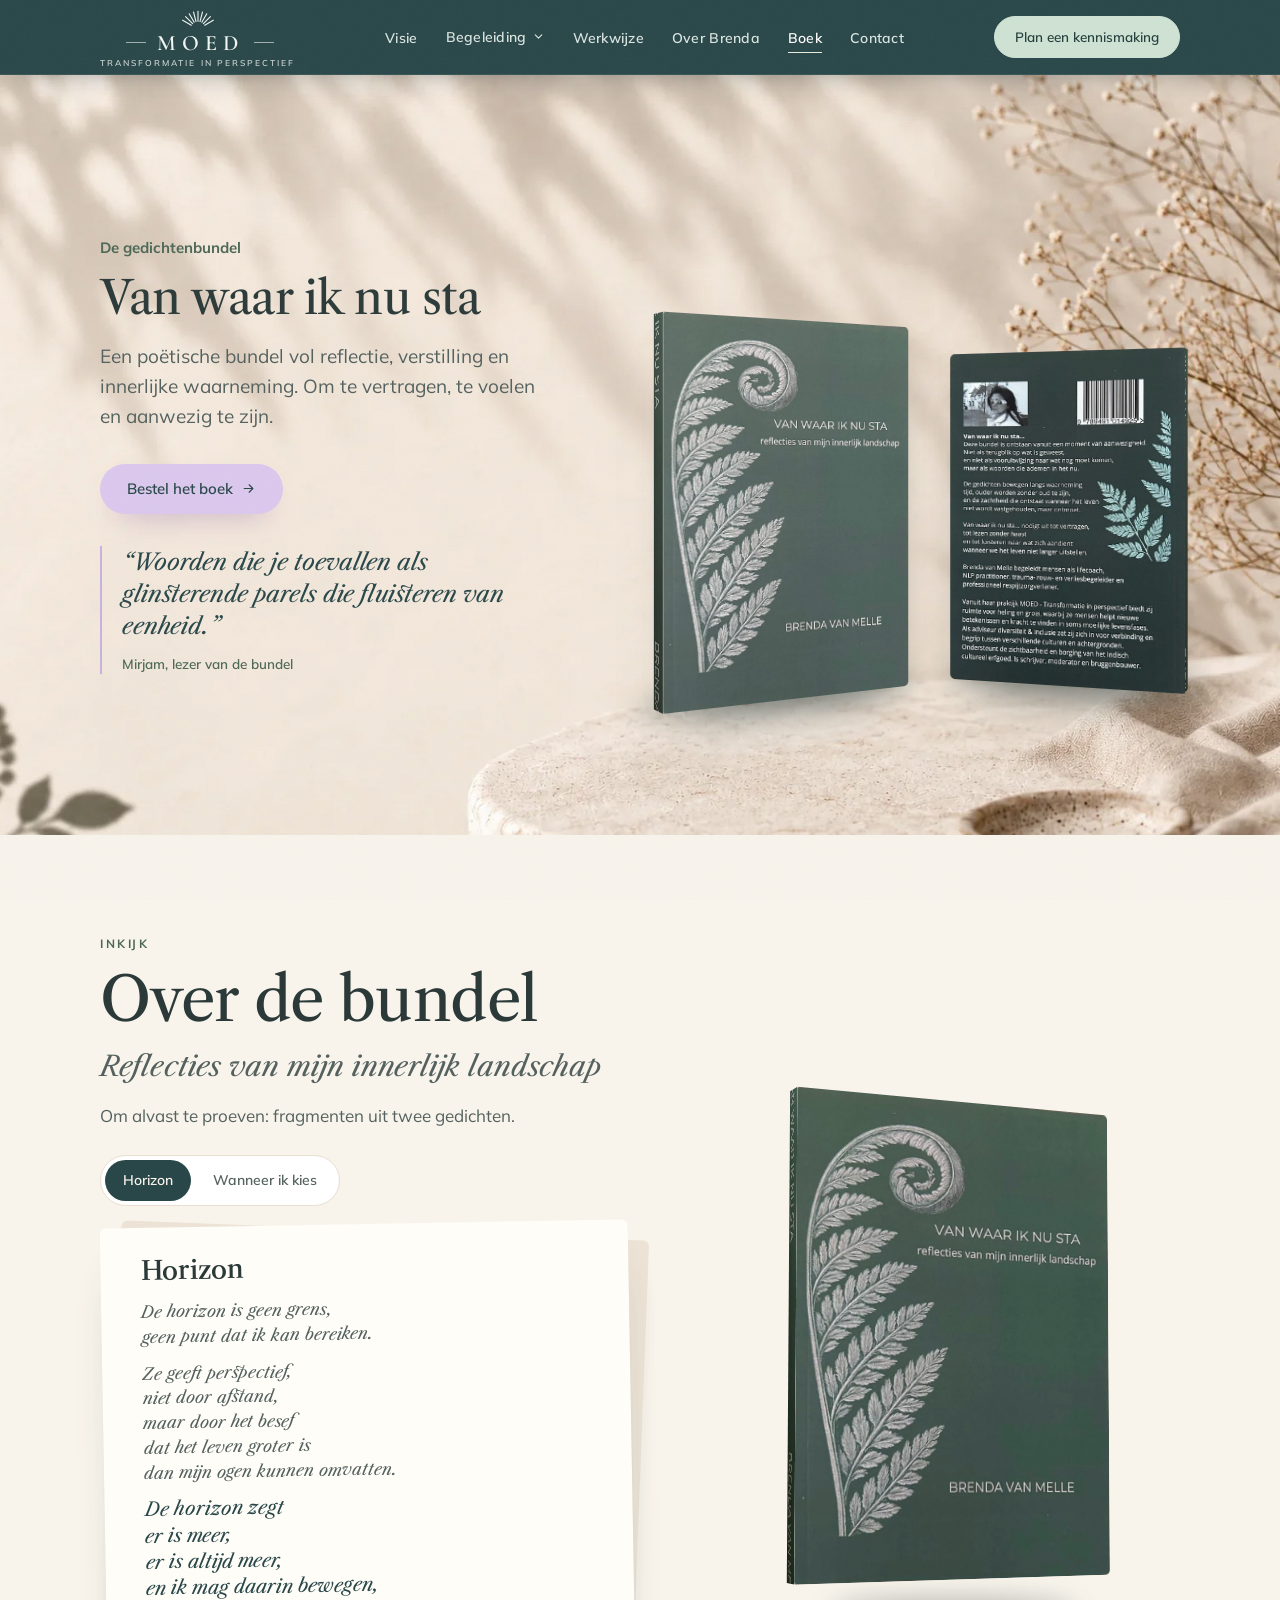
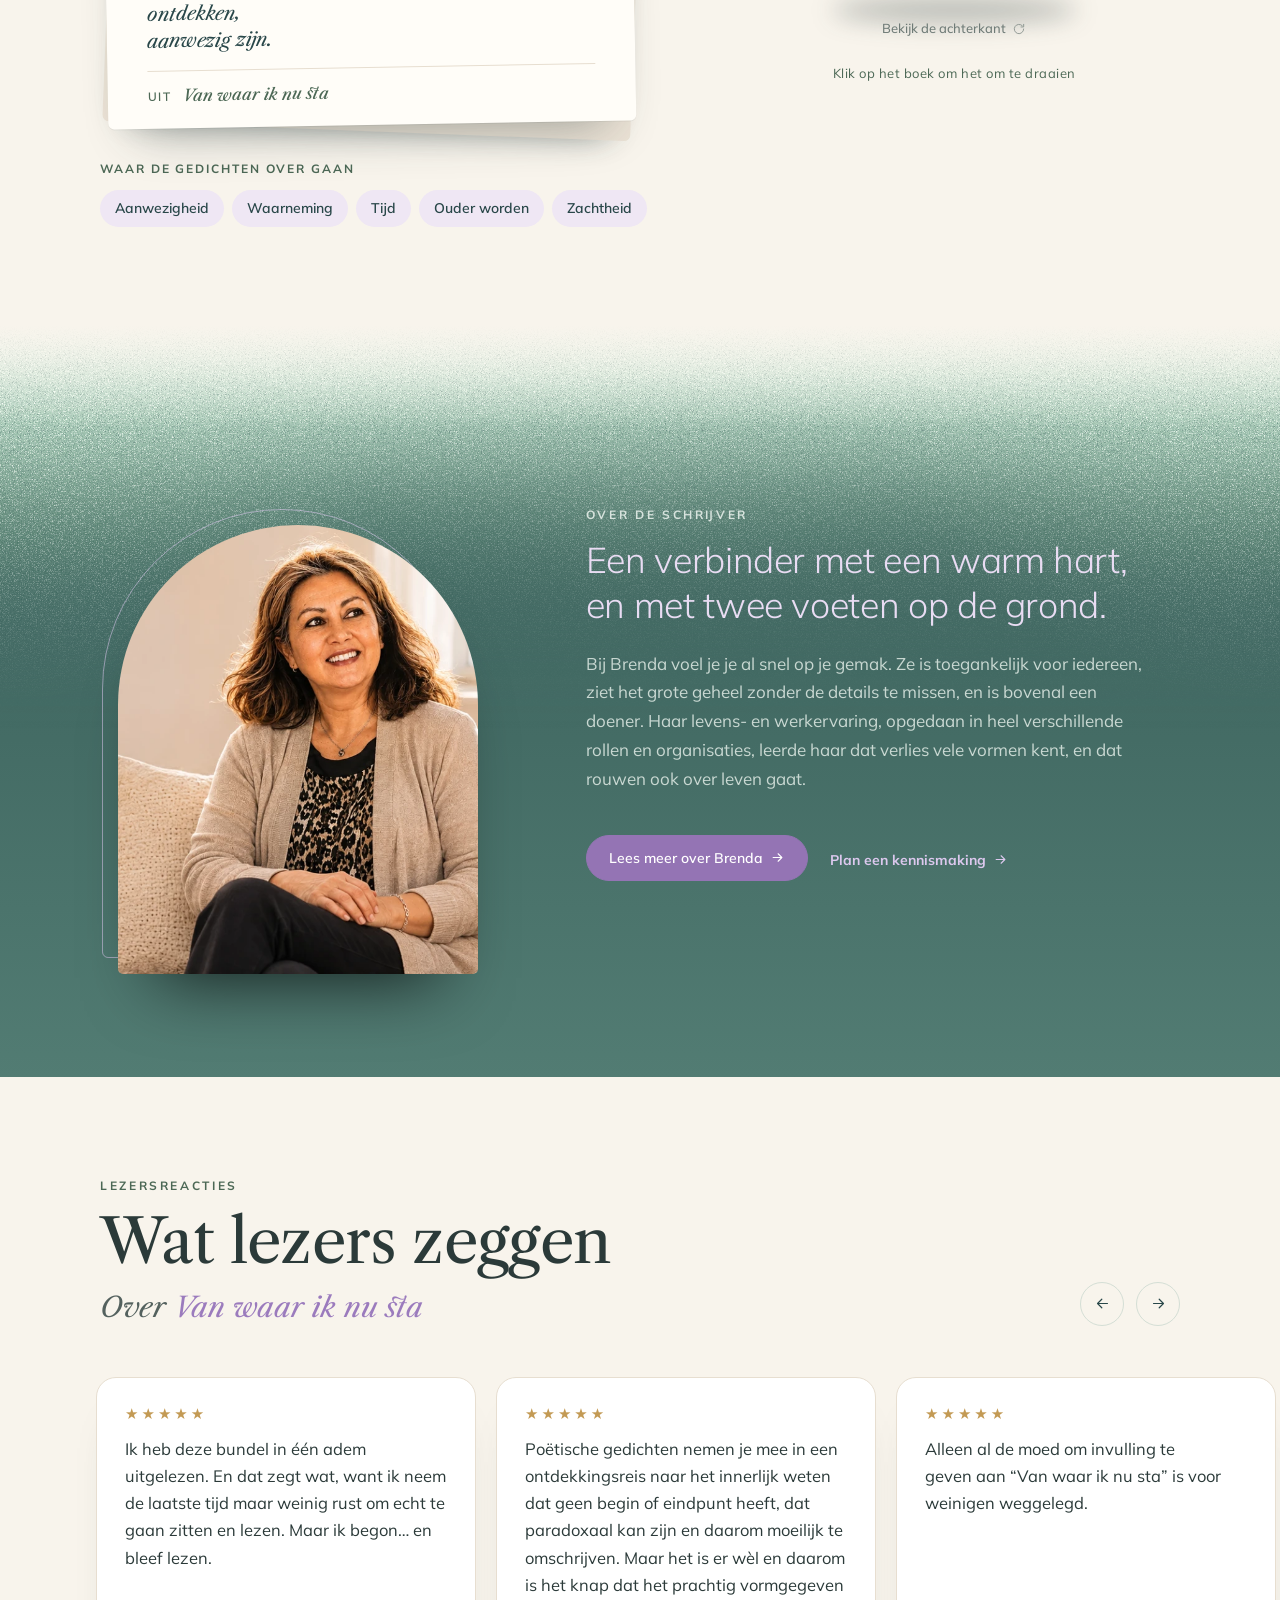
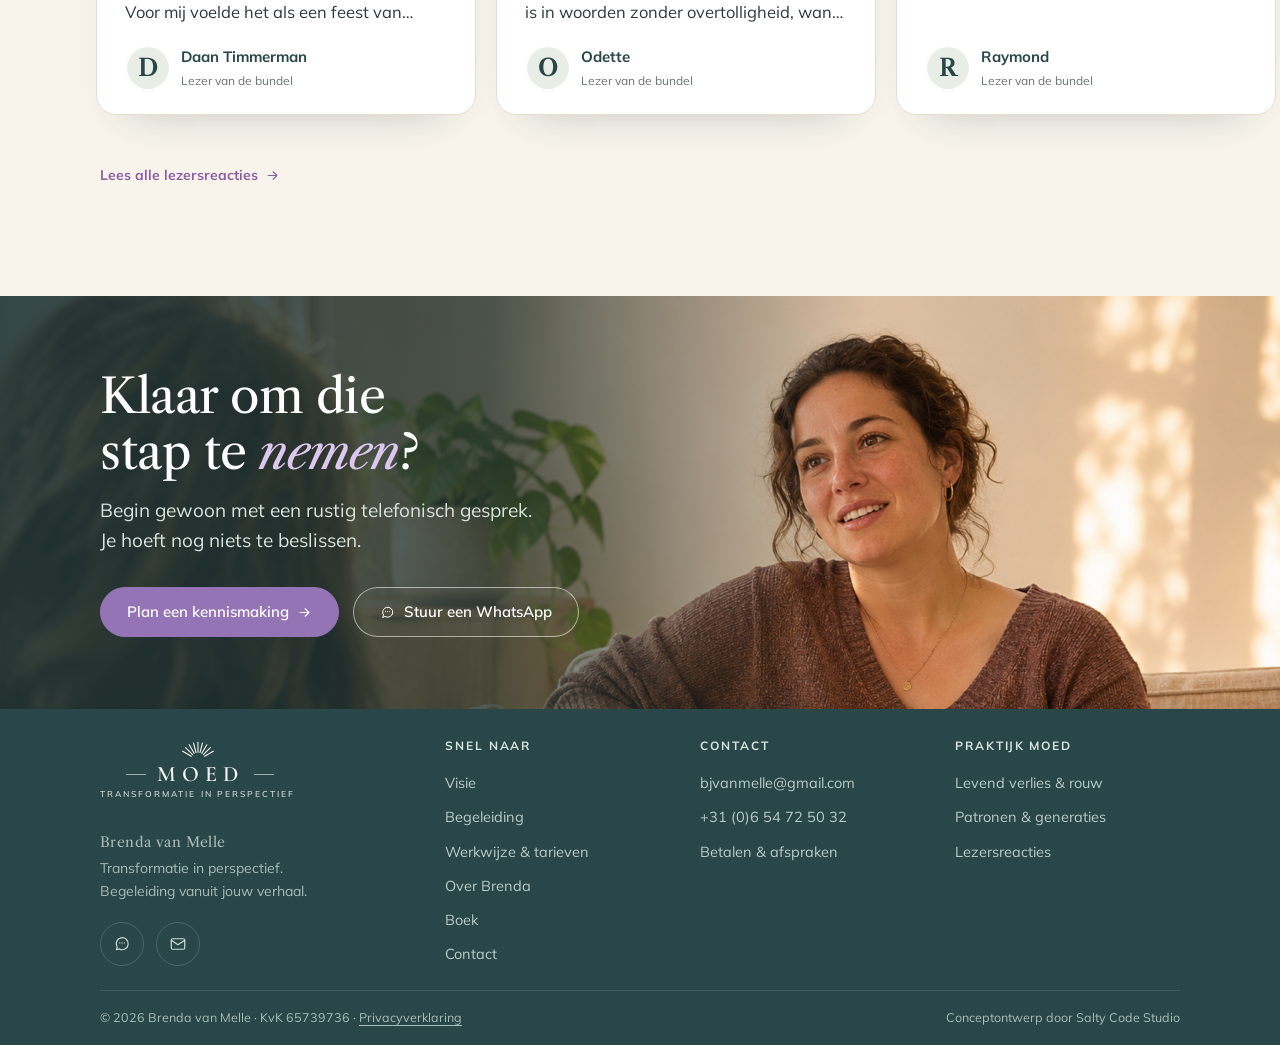
==== commit c7cc6097: "Header-knop lichtgroen, lichtere hero-foto (webp) Co-Authored-By: Claude Opus 5.5 <noreply@anthropic" ====
--- a/boek.html
+++ b/boek.html
@@ -11,7 +11,7 @@
 <link rel="preconnect" href="https://fonts.gstatic.com" crossorigin>
 <link href="https://fonts.googleapis.com/css2?family=Libre+Caslon+Text:ital,wght@0,400;0,700;1,400&family=Mulish:wght@300;400;500;600;700&family=Caveat:wght@400;500;600&family=Cormorant+Garamond:wght@600&display=swap" rel="stylesheet">
 <link rel="stylesheet" href="assets/site.css">
-<link rel="stylesheet" href="assets/design-b.css?v=223">
+<link rel="stylesheet" href="assets/design-b.css?v=229">
 </head>
 <body>
 <!-- ============ HEADER ============ -->
--- a/assets/design-b.css
+++ b/assets/design-b.css
@@ -497,8 +497,8 @@
 .herken-banner .herken-quote,.herken-banner .herken-close,.herken-banner .link-more{text-shadow:0 1px 18px rgba(20,39,40,.45)}
 
 /* ---------- 21. Homepage hero: Brenda in conversation ---------- */
-.hero-bg{background-image:url("img/photo/hero-brenda-gesprek.png")}
-@media (max-width:680px){.hero-bg{background-image:url("img/photo/hero-brenda-gesprek.png");background-position:60% 100%}}
+.hero-bg{background-image:url("img/photo/hero-brenda-gesprek.webp")}
+@media (max-width:680px){.hero-bg{background-image:url("img/photo/hero-brenda-gesprek.webp");background-position:60% 100%}}
 
 /* ---------- 22. Vision: group conversation as a soft blurred background ---------- */
 .vision{position:relative;overflow:hidden;isolation:isolate;background:var(--cream)}
@@ -1443,3 +1443,7 @@
 .reviews-page .sub-head h1{color:#f6f1e7}
 .reviews-page h1 em{color:#cdb4e6}
 .hero-awards .award-big{font-weight:400!important}.hero-awards .award-top{font-weight:500!important}
+
+/* 69 · header CTA in light green */
+.site-head .nav-cta .btn-header{background:#cfe3d4!important;color:#243f3c!important;border-color:#cfe3d4!important;box-shadow:none!important}
+.site-head .nav-cta .btn-header:hover{background:#e0eee3!important;border-color:#e0eee3!important}
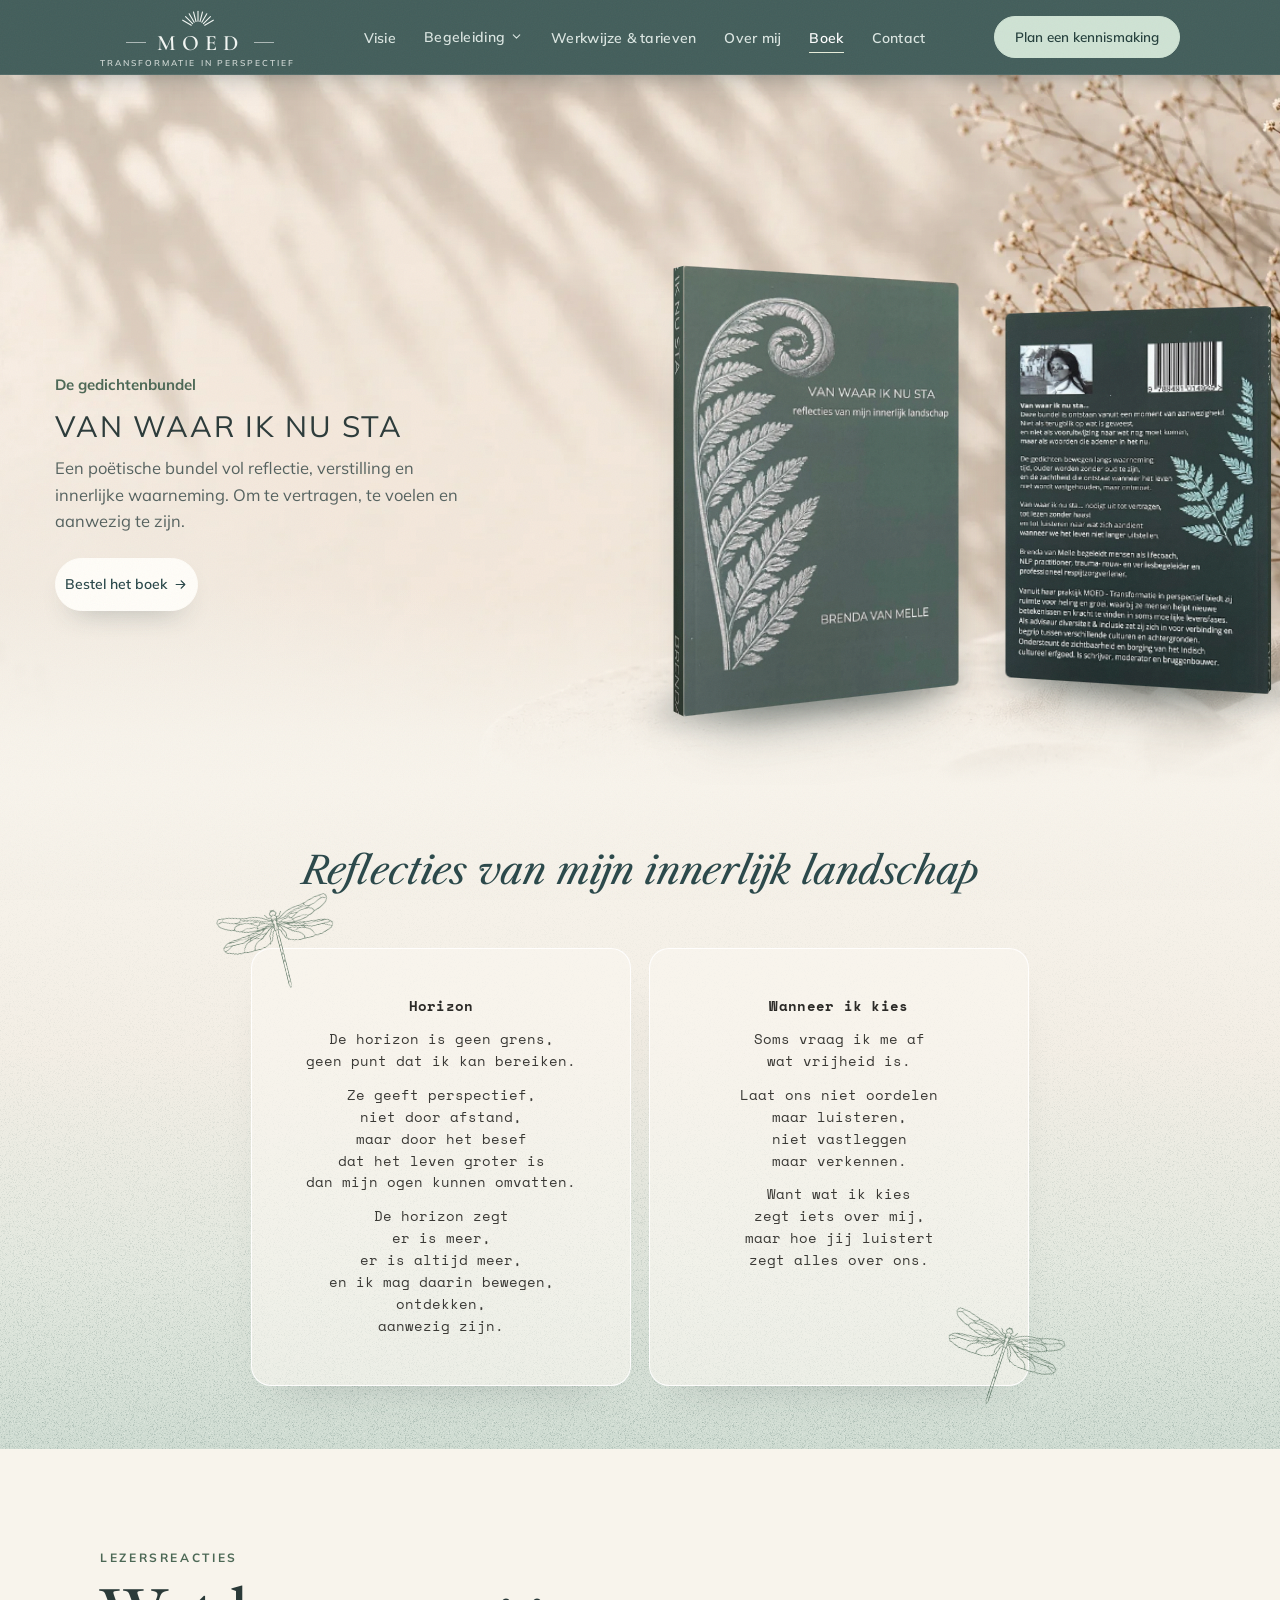
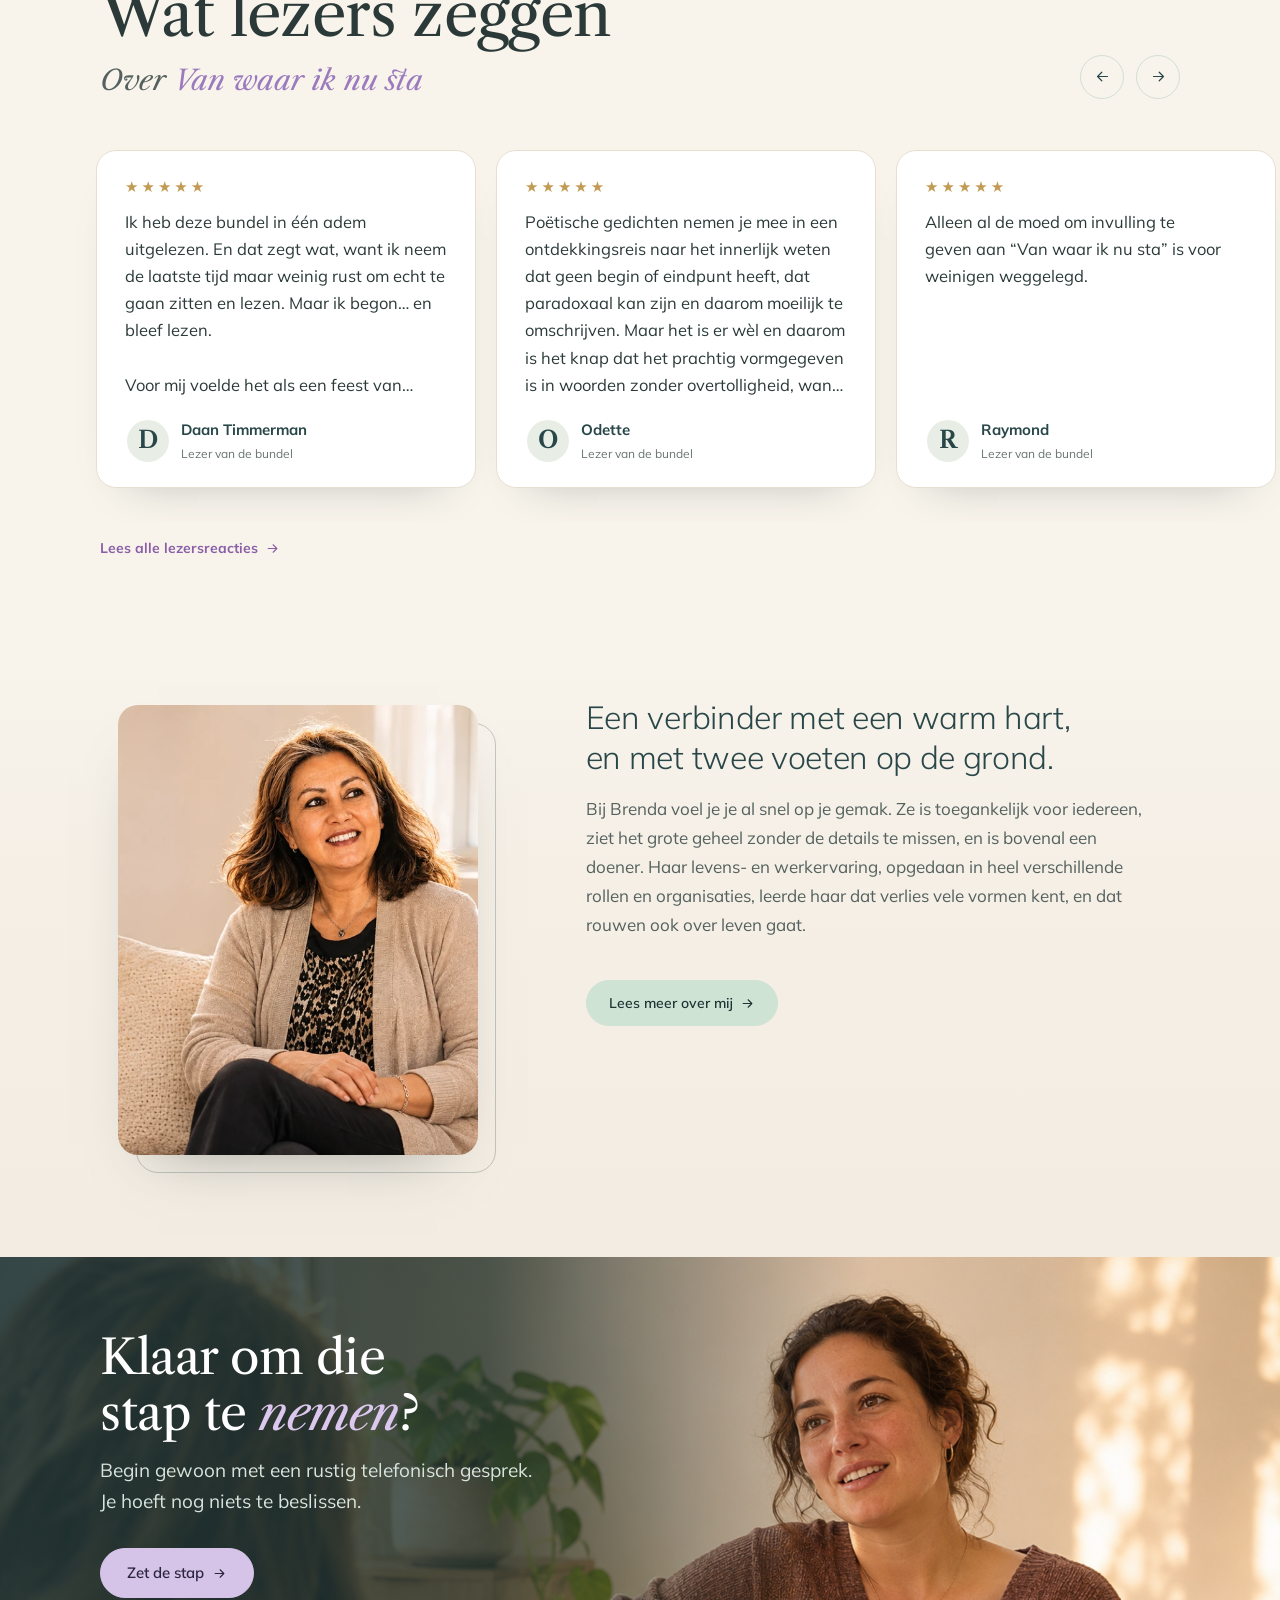
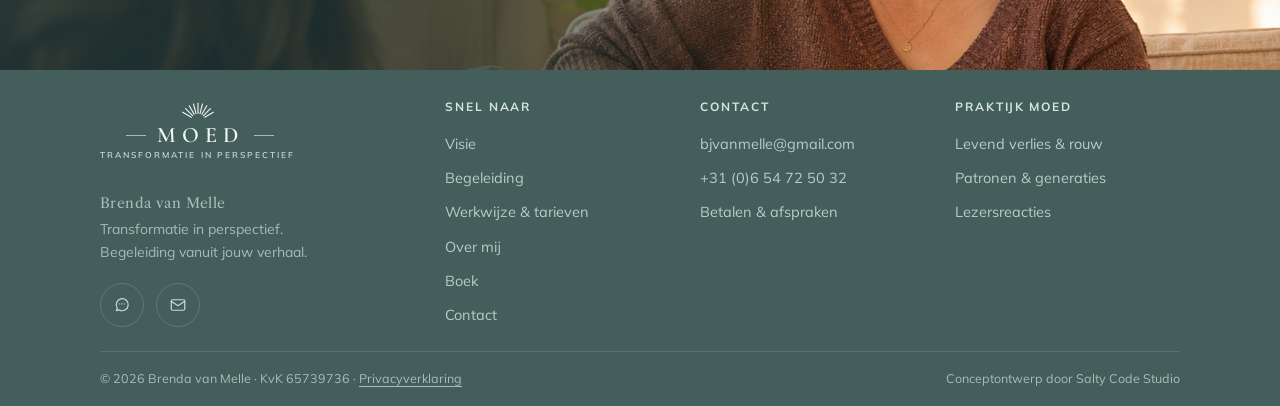
==== commit 3806f003: "Design B bijgewerkt: intakeformulier, boekpagina, ik-vorm, header en knoppen Co-Authored-By: Claude " ====
--- a/boek.html
+++ b/boek.html
@@ -9,9 +9,9 @@
 <meta name="robots" content="noindex, nofollow">
 <link rel="preconnect" href="https://fonts.googleapis.com">
 <link rel="preconnect" href="https://fonts.gstatic.com" crossorigin>
-<link href="https://fonts.googleapis.com/css2?family=Libre+Caslon+Text:ital,wght@0,400;0,700;1,400&family=Mulish:wght@300;400;500;600;700&family=Caveat:wght@400;500;600&family=Cormorant+Garamond:wght@600&display=swap" rel="stylesheet">
+<link href="https://fonts.googleapis.com/css2?family=Libre+Caslon+Text:ital,wght@0,400;0,700;1,400&family=Space+Mono:wght@400;700&family=Mulish:wght@300;400;500;600;700&family=Caveat:wght@400;500;600&family=Cormorant+Garamond:wght@600&display=swap" rel="stylesheet">
 <link rel="stylesheet" href="assets/site.css">
-<link rel="stylesheet" href="assets/design-b.css?v=229">
+<link rel="stylesheet" href="assets/design-b.css?v=374">
 </head>
 <body>
 <!-- ============ HEADER ============ -->
@@ -29,16 +29,16 @@
         <li><a href="praktijk-moed.html">Visie</a></li>
         <li class="has-dd"><a href="coaching.html" aria-haspopup="true">Begeleiding <svg class="dd-caret" viewBox="0 0 24 24" fill="none" stroke="currentColor" stroke-width="2" stroke-linecap="round" stroke-linejoin="round" aria-hidden="true"><path d="m6 9 6 6 6-6"/></svg></a>
           <div class="nav-dd" role="menu">
-            <a role="menuitem" href="coaching.html"><span class="dd-t">Alle begeleiding</span><span class="dd-s">Eén visie, verschillende ingangen</span></a>
-            <a role="menuitem" href="rouw-en-verlies.html"><span class="dd-t">Levend verlies &amp; rouw</span><span class="dd-s">Verlies tijdens en na het leven</span></a>
-            <a role="menuitem" href="innerlijke-groei.html"><span class="dd-t">Patronen &amp; generaties</span><span class="dd-s">Wat van generatie op generatie doorwerkt</span></a>
-            <a role="menuitem" href="richting-en-zingeving.html"><span class="dd-t">Persoonlijke coaching</span><span class="dd-s">Als je jezelf een beetje kwijt bent</span></a>
-            <a role="menuitem" href="systemische-begeleiding.html"><span class="dd-t">Systemisch werk</span><span class="dd-s">Een instrument als het past</span></a>
-            <a role="menuitem" href="familieopstellingen.html"><span class="dd-t">Familieopstellingen</span><span class="dd-s">Je systeem zichtbaar maken</span></a>
+            <a role="menuitem" href="coaching.html"><span class="dd-t">Alle begeleiding</span></a>
+            <a role="menuitem" href="rouw-en-verlies.html"><span class="dd-t">Levend verlies &amp; rouw</span></a>
+            <a role="menuitem" href="innerlijke-groei.html"><span class="dd-t">Patronen &amp; generaties</span></a>
+            <a role="menuitem" href="richting-en-zingeving.html"><span class="dd-t">Persoonlijke coaching</span></a>
+            <a role="menuitem" href="systemische-begeleiding.html"><span class="dd-t">Systemisch werk</span></a>
+            <a role="menuitem" href="familieopstellingen.html"><span class="dd-t">Familieopstellingen</span></a>
           </div>
         </li>
-        <li><a href="werkwijze.html">Werkwijze</a></li>
-        <li><a href="over-brenda.html">Over Brenda</a></li>
+        <li><a href="werkwijze.html">Werkwijze &amp; tarieven</a></li>
+        <li><a href="over-brenda.html">Over mij</a></li>
         <li><a class="is-current" aria-current="page" href="boek.html">Boek</a></li>
         <li><a href="contact.html">Contact</a></li>
       </ul>
@@ -55,8 +55,8 @@
 <nav class="mobile-menu" id="mobileMenu" aria-label="Mobiel menu">
   <a href="praktijk-moed.html">Visie</a>
   <a href="coaching.html">Begeleiding</a>
-  <a href="werkwijze.html">Werkwijze</a>
-  <a href="over-brenda.html">Over Brenda</a>
+  <a href="werkwijze.html">Werkwijze &amp; tarieven</a>
+  <a href="over-brenda.html">Over mij</a>
   <a href="boek.html">Boek</a>
   <a href="contact.html">Contact</a>
   <a class="btn btn-header" href="contact.html#kennismaken">Plan een kennismaking</a>
@@ -75,7 +75,6 @@
         <svg viewBox="0 0 24 24" fill="none" stroke="currentColor" stroke-width="1.7" stroke-linecap="round" stroke-linejoin="round"><path d="M5 12h14M13 6l6 6-6 6"/></svg>
       </a>
       </div>
-      <a class="bp-quote" href="getuigenissen.html"><span class="bp-quote-text">“Woorden die je toevallen als glinsterende parels die fluisteren van eenheid.”</span><span class="bp-quote-by">Mirjam, lezer van de bundel</span></a>
     </div>
     <div class="bp-books" aria-hidden="true">
       <div class="hb hb-back">
@@ -94,7 +93,8 @@
 <section class="section bp-inkijk" id="inkijk">
   <div class="wrap bp-inkijk-grid">
     <div class="bp-inkijk-text">
-      <div class="sub-head reveal"><span class="eyebrow">Inkijk</span><h2>Over de bundel</h2><p class="sub-kicker">Reflecties van mijn innerlijk landschap</p></div>
+      <p class="bp-inkijk-tagline reveal">Reflecties van mijn innerlijk landschap</p>
+      <div class="sub-head reveal"><span class="eyebrow">Inkijk</span><h2>Over de bundel</h2></div>
       <p class="bp-intro reveal">Om alvast te proeven: fragmenten uit twee gedichten.</p>
       <div class="bp-poems reveal">
         <div class="bp-poem-tabs" role="tablist" aria-label="Kies een gedicht">
@@ -139,22 +139,14 @@
       <p class="bp-flip-hint">Klik op het boek om het om te draaien</p>
     </div>
   </div>
-</section>
-
-<section class="section bp-author">
-  <div class="wrap bp-author-grid">
-    <div class="bp-author-media reveal">
-      <img class="bp-author-photo bp-author-photo--bank" src="assets/img/photo/hero-brenda-bank.webp" alt="Brenda van Melle, glimlachend op de bank" width="652" height="814" loading="lazy" decoding="async">
-    </div>
-    <div class="bp-author-copy reveal d1">
-      <span class="eyebrow">Over de schrijver</span>
-      <h2 class="bp-author-lead">Een verbinder met een warm hart, en met twee voeten op de grond.</h2>
-      <p class="bp-author-text">Bij Brenda voel je je al snel op je gemak. Ze is toegankelijk voor iedereen, ziet het grote geheel zonder de details te missen, en is bovenal een doener. Haar levens- en werkervaring, opgedaan in heel verschillende rollen en organisaties, leerde haar dat verlies vele vormen kent, en dat rouwen ook over leven gaat.</p>
-      <div class="bp-author-actions">
-        <a class="btn btn-light" href="over-brenda.html">Lees meer over Brenda <svg viewBox="0 0 24 24" fill="none" stroke="currentColor" stroke-width="1.7" stroke-linecap="round" stroke-linejoin="round" aria-hidden="true"><path d="M5 12h14M13 6l6 6-6 6"/></svg></a>
-        <a class="link-more" href="contact.html#kennismaken">Plan een kennismaking <svg viewBox="0 0 24 24" fill="none" stroke="currentColor" stroke-width="1.7" stroke-linecap="round" stroke-linejoin="round" aria-hidden="true"><path d="M5 12h14M13 6l6 6-6 6"/></svg></a>
-      </div>
-    </div>
+  <div class="zine" aria-label="Twee gedichten uit Van waar ik nu sta">
+    <p class="zine-tagline">Reflecties van mijn innerlijk landschap</p>
+    <header class="zine-head"><p class="zine-kicker">Van waar ik nu sta</p><p class="zine-sub">Reflecties van mijn innerlijk landschap</p></header>
+    <article class="zine-poem zine-p1"><h3>Horizon</h3><p>De horizon is geen grens,<br>geen punt dat ik kan bereiken.</p><p>Ze geeft perspectief,<br>niet door afstand,<br>maar door het besef<br>dat het leven groter is<br>dan mijn ogen kunnen omvatten.</p><p>De horizon zegt<br>er is meer,<br>er is altijd meer,<br>en ik mag daarin bewegen,<br>ontdekken,<br>aanwezig zijn.</p></article>
+    <article class="zine-poem zine-p2"><h3>Wanneer ik kies</h3><p>Soms vraag ik me af<br>wat vrijheid is.</p><p>Laat ons niet oordelen<br>maar luisteren,<br>niet vastleggen<br>maar verkennen.</p><p>Want wat ik kies<br>zegt iets over mij,<br>maar hoe jij luistert<br>zegt alles over ons.</p></article>
+    <figure class="zine-ph zine-ph1"><img src="assets/img/photo/zine-heuvel.webp" alt="Een figuur op een heuveltop boven een zee van mistige bergruggen" loading="lazy"></figure>
+    <figure class="zine-ph zine-ph2"><img src="assets/img/photo/zine-varen.webp" alt="Schaduw van varenbladeren op een lichte muur" loading="lazy"></figure>
+    <footer class="zine-meta"><strong>Brenda van Melle</strong><span>Gedichtenbundel</span><span>Twee fragmenten</span></footer>
   </div>
 </section>
 
@@ -218,14 +210,29 @@
   <div class="wrap"><a class="link-more" href="getuigenissen.html">Lees alle lezersreacties <svg viewBox="0 0 24 24" fill="none" stroke="currentColor" stroke-width="1.7" stroke-linecap="round" stroke-linejoin="round" aria-hidden="true"><path d="M5 12h14M13 6l6 6-6 6"/></svg></a></div>
 </section>
 
+<section class="section bp-author">
+  <div class="wrap bp-author-grid">
+    <div class="bp-author-media reveal">
+      <img class="bp-author-photo bp-author-photo--bank" src="assets/img/photo/hero-brenda-bank.webp" alt="Brenda van Melle, glimlachend op de bank" width="652" height="814" loading="lazy" decoding="async">
+    </div>
+    <div class="bp-author-copy reveal d1">
+      
+      <h2 class="bp-author-lead">Een verbinder met een warm hart, en met twee voeten op de grond.</h2>
+      <p class="bp-author-text">Bij Brenda voel je je al snel op je gemak. Ze is toegankelijk voor iedereen, ziet het grote geheel zonder de details te missen, en is bovenal een doener. Haar levens- en werkervaring, opgedaan in heel verschillende rollen en organisaties, leerde haar dat verlies vele vormen kent, en dat rouwen ook over leven gaat.</p>
+      <div class="bp-author-actions">
+        <a class="btn btn-light" href="over-brenda.html">Lees meer over mij <svg viewBox="0 0 24 24" fill="none" stroke="currentColor" stroke-width="1.7" stroke-linecap="round" stroke-linejoin="round" aria-hidden="true"><path d="M5 12h14M13 6l6 6-6 6"/></svg></a>
+      </div>
+    </div>
+  </div>
+</section>
+
 <section class="cta-band info-cta">
   <span class="cta-dragon one" aria-hidden="true"></span>
   <div class="wrap">
     <h2>Klaar om die stap te <em>nemen</em>?</h2>
     <p class="cta-lead">Begin gewoon met een rustig telefonisch gesprek. Je hoeft nog niets te beslissen.</p>
     <div class="cta-actions">
-      <a class="btn btn-light btn-lg" href="contact.html#kennismaken">Plan een kennismaking <svg viewBox="0 0 24 24" fill="none" stroke="currentColor" stroke-width="1.7" stroke-linecap="round" stroke-linejoin="round" aria-hidden="true"><path d="M5 12h14M13 6l6 6-6 6"/></svg></a>
-      <a class="btn btn-outline-light btn-lg" href="https://wa.me/31654725032?text=Hallo%20Brenda%2C%20ik%20wil%20graag%20een%20telefonische%20kennismaking%20plannen." target="_blank" rel="noopener"><svg class="lead-ic" viewBox="0 0 24 24" fill="none" stroke="currentColor" stroke-width="1.6" stroke-linecap="round" stroke-linejoin="round" aria-hidden="true"><path d="M4.5 19.5 5.6 16A8 8 0 1 1 8.4 18.6Z"/><path d="M9 10.5h.01M12 10.5h.01M15 10.5h.01"/></svg>Stuur een WhatsApp</a>
+      <a class="btn btn-light btn-lg" href="index.html#intake">Zet de stap <svg viewBox="0 0 24 24" fill="none" stroke="currentColor" stroke-width="1.7" stroke-linecap="round" stroke-linejoin="round" aria-hidden="true"><path d="M5 12h14M13 6l6 6-6 6"/></svg></a>
     </div>
   </div>
 </section>
@@ -253,7 +260,7 @@
       </div>
       <div class="foot-col">
         <h2 class="foot-title">Snel naar</h2>
-        <ul><li><a href="praktijk-moed.html">Visie</a></li><li><a href="coaching.html">Begeleiding</a></li><li><a href="werkwijze.html">Werkwijze &amp; tarieven</a></li><li><a href="over-brenda.html">Over Brenda</a></li><li><a href="boek.html">Boek</a></li><li><a href="contact.html">Contact</a></li></ul>
+        <ul><li><a href="praktijk-moed.html">Visie</a></li><li><a href="coaching.html">Begeleiding</a></li><li><a href="werkwijze.html">Werkwijze &amp; tarieven</a></li><li><a href="over-brenda.html">Over mij</a></li><li><a href="boek.html">Boek</a></li><li><a href="contact.html">Contact</a></li></ul>
       </div>
       <div class="foot-col">
         <h2 class="foot-title">Contact</h2>
@@ -272,7 +279,7 @@
 </footer>
 <div class="mobile-cta" id="mobileCta" inert>
   <a class="btn btn-primary" href="contact.html#kennismaken">Plan een kennismaking</a>
-  <a class="mobile-cta-wa" href="https://wa.me/31654725032?text=Hallo%20Brenda%2C%20ik%20wil%20graag%20een%20telefonische%20kennismaking%20plannen." target="_blank" rel="noopener" aria-label="Stuur Brenda een WhatsApp"><svg viewBox="0 0 24 24" fill="none" stroke="currentColor" stroke-width="1.6" stroke-linecap="round" stroke-linejoin="round" aria-hidden="true"><path d="M4.5 19.5 5.6 16A8 8 0 1 1 8.4 18.6Z"/><path d="M9 10.5h.01M12 10.5h.01M15 10.5h.01"/></svg></a>
+  <a class="mobile-cta-wa" href="https://wa.me/31654725032?text=Hallo%20Brenda%2C%20ik%20wil%20graag%20een%20telefonische%20kennismaking%20plannen." target="_blank" rel="noopener" aria-label="Stuur mij gerust een bericht"><svg viewBox="0 0 24 24" fill="none" stroke="currentColor" stroke-width="1.6" stroke-linecap="round" stroke-linejoin="round" aria-hidden="true"><path d="M4.5 19.5 5.6 16A8 8 0 1 1 8.4 18.6Z"/><path d="M9 10.5h.01M12 10.5h.01M15 10.5h.01"/></svg></a>
 </div>
 <script>
 (function () {
@@ -424,7 +431,7 @@
   }
 })();
 </script>
-<script src="assets/site.js?v=3"></script>
-<script src="assets/design-b.js?v=30"></script>
+<script src="assets/site.js?v=4"></script>
+<script src="assets/design-b.js?v=99"></script>
 </body>
 </html>
--- a/assets/design-b.css
+++ b/assets/design-b.css
@@ -538,7 +538,7 @@
 
 /* ---------- 25. Photo swap: Werkwijze hero = smiling woman, Contact hero = handshake ---------- */
 .sub-hero.photo-hero.tex-werkwijze::before{background-image:url("img/photo/contact.jpg")}
-.sub-hero.photo-hero.tex-contact::before{background-image:url("img/photo/contact-handdruk.webp");background-position:center center}
+.sub-hero.photo-hero.tex-contact::before{background-image:url("img/photo/contact-handdruk.webp?v=2");background-position:center center}
 .sub-hero.photo-hero.tex-contact::before{transform:scaleX(-1);background-position:left center}
 /* homepage pricing: photo at full strength, no veil */
 .practical--home::after{content:none}
@@ -846,7 +846,7 @@
 .sub-steps--photo{position:relative;isolation:isolate;overflow:hidden}
 .sub-steps--photo::before{
   content:"";position:absolute;inset:0;z-index:-2;
-  background:url("img/photo/contact-handdruk.webp") center/cover no-repeat;transform:scaleX(-1);
+  background:url("img/photo/contact-handdruk.webp?v=2") center/cover no-repeat;transform:scaleX(-1);
 }
 .sub-steps--photo::after{
   content:"";position:absolute;inset:0;z-index:-1;pointer-events:none;
@@ -1447,3 +1447,1071 @@
 /* 69 · header CTA in light green */
 .site-head .nav-cta .btn-header{background:#cfe3d4!important;color:#243f3c!important;border-color:#cfe3d4!important;box-shadow:none!important}
 .site-head .nav-cta .btn-header:hover{background:#e0eee3!important;border-color:#e0eee3!important}
+
+/* 71 · poem written by hand: letters and signature drawn stroke by stroke (driven by design-b.js) */
+.book-hand{display:inline-flex;flex-direction:column;align-items:flex-start;margin-top:30px;text-decoration:none;color:#2f4a47;width:min(440px,100%)}
+.book-hand .hand-svg{width:100%;height:auto;overflow:visible}
+.book-hand .hand-svg path{fill:currentColor;fill-opacity:0;stroke:currentColor;stroke-width:7;stroke-linecap:round;stroke-linejoin:round}
+.book-hand .hand-swash{width:min(360px,80%);height:auto;margin:-2px 0 0 10px}
+.book-hand .hand-sig{width:185px;height:auto;margin:2px 0 0 auto;overflow:visible}
+.book-hand .hand-src{margin-top:14px;font:600 12px/1 "Mulish",sans-serif;letter-spacing:.16em;text-transform:uppercase;color:#7a6a9a;opacity:0;transition:opacity .6s ease}
+.book-hand .hand-src em{font-style:normal}
+.book-hand:hover .hand-src{color:#5d4a86}
+.book-hand.is-done .hand-src{opacity:1}
+
+/* 72 · closing WhatsApp button in light lilac */
+.cta-band .cta-actions .btn-light{background:#d6c3e8!important;color:#2b2540!important;border-color:#d6c3e8!important}
+.cta-band .cta-actions .btn-light:hover{background:#e4d6f0!important;border-color:#e4d6f0!important}
+.cta-band .cta-actions .btn-light svg{color:#2b2540}
+
+/* 73 · footer in the reviews green */
+.foot{background:#435e5b!important}
+
+/* 74 · poem source as a button */
+.book-hand .hand-src{display:inline-flex;align-items:center;gap:8px;margin-top:22px;padding:12px 20px;border-radius:999px;background:#d6c3e8;color:#2b2540;font:600 14px/1 "Mulish",sans-serif;letter-spacing:.02em;text-transform:none;transition:opacity .6s ease,background .2s ease}
+.book-hand .hand-src em{font-style:normal}
+.book-hand .hand-src svg{width:16px;height:16px;transition:transform .2s ease}
+.book-hand:hover .hand-src{background:#e4d6f0;color:#2b2540}
+.book-hand:hover .hand-src svg{transform:translateX(3px)}
+
+/* 75 · all primary (purple) buttons in light lilac with dark text */
+.btn-primary,.intake .btn-primary,.btn-lilac{background:#d6c3e8!important;color:#2b2540!important;border-color:#d6c3e8!important;box-shadow:none!important}
+.btn-primary:hover,.intake .btn-primary:hover,.btn-lilac:hover{background:#e4d6f0!important;border-color:#e4d6f0!important;color:#2b2540!important}
+.btn-primary svg,.btn-lilac svg{color:#2b2540}
+
+/* 76 · trial: the quiz splits over the price card. Left: information slides out from under the dark side.
+   Right: the dark side turns into the answer options, with Volgende in place of the button. Card keeps its size. */
+.practical-card{position:relative}
+.practical-card .journey{transition:opacity .35s ease,transform .5s cubic-bezier(.2,.8,.2,1)}
+.practical-card.is-quiz .journey{opacity:0;transform:translateX(-40px);pointer-events:none}
+.practical-card .intake-inline{position:absolute;inset:0;z-index:4;display:grid;gap:0;margin:0;padding:0;border:0;border-radius:0;box-shadow:none;background:none;overflow:hidden;pointer-events:none}
+.practical-card .intake-inline[hidden]{display:none}
+.practical-card.is-quiz .intake-inline{pointer-events:auto}
+.intake-inline .iq-left{grid-column:1;z-index:1;display:flex;flex-direction:column;gap:12px;padding:clamp(24px,3vw,40px);background:#fbf8f2;transform:translateX(100%);transition:transform .6s cubic-bezier(.2,.8,.2,1)}
+.practical-card.is-quiz .iq-left{transform:none}
+.intake-inline .iq-right{grid-column:2;z-index:2;display:flex;flex-direction:column;gap:14px;padding:clamp(24px,3vw,40px);background:var(--teal-deep,#294749);color:#eef3f0;overflow-y:auto;opacity:0;transition:opacity .45s ease .15s}
+.practical-card.is-quiz .iq-right{opacity:1}
+.intake-inline .intake-back{align-self:flex-start;display:inline-flex;align-items:center;gap:6px;margin:0;padding:0;border:0;background:none;color:#5d4a86;font:600 14px/1 "Mulish",sans-serif;cursor:pointer}
+.intake-inline .intake-back:hover{text-decoration:underline;text-underline-offset:3px}
+.intake-inline .intake-head h3{font-size:clamp(26px,2.4vw,34px);line-height:1.12;margin:6px 0 0}
+.intake-inline .intake-head p{margin:6px 0 0;font-size:15px;line-height:1.55;color:#54615e;max-width:46ch}
+.intake-inline .intake-choice{display:flex;flex-wrap:wrap;align-items:baseline;gap:4px 10px;margin:4px 0 0;padding:10px 14px;border-radius:12px;font-size:14px}
+.intake-inline .intake-choice-k{font-size:11px}
+.intake-inline .iprog{margin:8px 0 0}
+.intake-inline .iq-question{margin:4px 0 0;font:400 clamp(22px,2vw,28px)/1.2 "Libre Caslon Text",Georgia,serif;color:var(--teal-deep,#294749)}
+.intake-inline .iq-eyebrow{color:#cfe3d4;margin:0}
+.iq-right legend,.iq-right label:not(.chip),.iq-right .q > label{color:#f6f1e7}
+.iq-right .ihint,.iq-right .opt{color:rgba(238,243,240,.7)}
+.iq-right .chip span{background:rgba(255,255,255,.06);border-color:rgba(238,243,240,.3);color:#f6f1e7}
+.iq-right .chip:hover span{border-color:#d6c3e8}
+.iq-right .chip input:checked+span{background:#d6c3e8;border-color:#d6c3e8;color:#2b2540}
+.iq-right input[type=text],.iq-right input[type=tel],.iq-right textarea{background:rgba(255,255,255,.08);border-color:rgba(238,243,240,.3);color:#f6f1e7}
+.iq-right input::placeholder,.iq-right textarea::placeholder{color:rgba(238,243,240,.55)}
+.iq-right .inav{margin-top:auto;padding-top:16px;border-top:1px solid rgba(238,243,240,.16)}
+.iq-right .inav-back{background:none!important;border:0!important;color:#cfe3d4}
+.iq-right .inav-back:hover{color:#fff}
+.iq-right .intake-actions .btn-ghost{background:transparent;border-color:rgba(238,243,240,.4);color:#f6f1e7}
+.iq-right .intake-privacy,.iq-right .intake-done{color:rgba(238,243,240,.75)}
+.iq-right .intake-error{color:#f2c9c9}
+@media (max-width:900px){
+  .practical-card.is-quiz .rate-panel,.practical-card.is-quiz .practical-flow{display:none}
+  .practical-card .intake-inline{position:static;grid-template-columns:1fr!important}
+  .intake-inline .iq-left,.intake-inline .iq-right{grid-column:1;transform:none;opacity:1}
+}
+@media (prefers-reduced-motion:reduce){.intake-inline .iq-left,.intake-inline .iq-right,.practical-card .journey{transition:none}}
+
+/* 77 · coaching: italic line on top as the heading, "Wat Brenda daarbij inzet" smaller below */
+.also .sub-head .also-title{font-family:"Libre Caslon Text",Georgia,serif;font-weight:400;font-size:clamp(30px,3.4vw,46px);line-height:1.15;color:var(--teal-deep,#294749)}
+.also .sub-head .also-title em{font-style:italic;color:inherit}
+.also .sub-head .also-sub{margin-top:10px;font-family:"Libre Caslon Text",Georgia,serif;font-size:clamp(19px,1.6vw,23px);line-height:1.3;color:#54615e}
+.iq-right .istep{display:flex;flex-direction:column;gap:16px}
+.iq-right .istep[hidden]{display:none}
+.iq-right .istep .q{width:100%}
+
+/* 78 · Begeleiding menu: current page highlighted like the hover state */
+.nav-links .nav-dd a.is-here{background:var(--sage-tint,#e3ebe5);color:var(--teal-deep)}
+
+/* 79 · quiz layout v3: left = question + options stacked; right (green) = choice line, "1 van 4" in the corner, photo, Volgende */
+.intake-inline .iq-left{gap:0;overflow-y:auto}
+.intake-inline .iq-right{gap:16px;overflow:hidden}
+.intake-inline .intake-head{position:absolute;width:1px;height:1px;overflow:hidden;clip:rect(0 0 0 0)}
+.intake-inline .iq-question{margin:22px 0 18px;font:400 clamp(28px,2.6vw,36px)/1.15 "Libre Caslon Text",Georgia,serif;color:var(--teal-deep,#294749)}
+.iq-left .istep{display:flex;flex-direction:column;gap:16px}
+.iq-left .istep[hidden]{display:none}
+.iq-left .istep[data-i="0"] legend{position:absolute;width:1px;height:1px;overflow:hidden;clip:rect(0 0 0 0)}
+.iq-left .ihint{display:block;margin:-6px 0 12px;color:#6b7673;font-size:14px}
+.iq-left .chips{display:flex;flex-direction:column;align-items:stretch;gap:10px;max-width:420px}
+.iq-left .chip span{width:100%;justify-content:flex-start;padding:12px 20px;border-radius:14px}
+.iq-left .chip input:checked+span{background:#d6c3e8;border-color:#d6c3e8;color:#2b2540}
+.iq-left .q{max-width:440px}
+.iq-top{display:flex;justify-content:space-between;align-items:flex-start;gap:16px}
+.iq-right .intake-choice{display:block;margin:0;padding:0;background:none;border:0;color:#cfe3d4;font-size:14px;line-height:1.4}
+.iq-right .intake-choice-k{display:block;margin-bottom:4px;font:700 11px/1 "Mulish",sans-serif;letter-spacing:.2em;text-transform:uppercase;color:rgba(238,243,240,.6)}
+.iq-right .intake-choice strong{font-weight:600;color:#f6f1e7}
+.iq-right .iq-dots{display:flex;align-items:center;gap:8px;flex-shrink:0}
+.iq-right .iq-count{font:600 14px/1 "Mulish",sans-serif;color:#f6f1e7;margin-right:4px;font-variant-numeric:tabular-nums}
+.iq-right .iq-dot{width:10px;height:10px;border-radius:50%;background:rgba(238,243,240,.22);transition:background .3s ease}
+.iq-right .iq-dot.is-on{background:#d9a94a}
+.iq-photo{flex:1;min-height:0;border-radius:16px;overflow:hidden}
+.iq-photo img{width:100%;height:100%;object-fit:cover;display:block}
+.iq-right .iprog{position:absolute;width:1px;height:1px;overflow:hidden;clip:rect(0 0 0 0);margin:0}
+.iq-right .inav{margin-top:0;padding-top:0;border-top:0}
+.iq-right .inav .inav-next{background:#d6c3e8!important;color:#2b2540!important;border-color:#d6c3e8!important}
+.iq-left .intake-actions .btn-ghost{border-color:rgba(41,71,73,.3);color:var(--teal-deep,#294749)}
+
+/* 80 · italic line as the (smaller) heading, the old heading as a quiet line below */
+.sub-head .swap-title{font-family:"Libre Caslon Text",Georgia,serif;font-weight:400;font-size:clamp(28px,3vw,40px);line-height:1.18;color:var(--teal-deep,#294749)}
+.sub-head .swap-title em{font-style:italic;color:inherit}
+.sub-head .swap-sub{margin-top:8px;font-family:"Libre Caslon Text",Georgia,serif;font-size:clamp(18px,1.5vw,21px);line-height:1.3;color:#54615e}
+.iq-right .intake-actions{display:flex;flex-wrap:wrap;gap:10px;align-items:center;margin:0}
+.iq-right .intake-actions[hidden]{display:none}
+.iq-right .intake-actions .btn{padding:11px 18px;font-size:14px}
+.iq-right .intake-privacy{flex-basis:100%;margin:2px 0 0;font-size:12.5px;line-height:1.45}
+
+/* 81 · homepage quiz v4: two split slides + summary. Left (light) and right (dark) both hold questions. */
+.intake-inline .iq-left{display:flex;flex-direction:column;gap:18px;overflow-y:auto}
+.intake-inline .iq-right{display:flex;flex-direction:column;gap:18px;overflow-y:auto}
+.iq-pane{display:flex;flex-direction:column;gap:18px}
+.iq-pane[hidden]{display:none}
+.intake-inline .iq-title{margin:6px 0 0;font:400 clamp(28px,2.6vw,36px)/1.15 "Libre Caslon Text",Georgia,serif;color:var(--teal-deep,#294749)}
+.iq-left .q{max-width:440px;margin:0}
+.iq-left label,.iq-left legend{color:var(--teal-deep,#294749)}
+.iq-left .chips{display:flex;flex-wrap:wrap;gap:8px}
+.iq-left .chip input:checked+span{background:#d6c3e8;border-color:#d6c3e8;color:#2b2540}
+.iq-right .q{margin:0}
+.iq-right legend,.iq-right label:not(.chip){color:#f6f1e7;font-weight:600}
+.iq-hint{display:block;margin:4px 0 12px;font-size:13.5px;color:rgba(238,243,240,.65)}
+.iq-right .chips{display:flex;flex-wrap:wrap;gap:9px}
+.iq-right .chips:has(input[name="traject"]){flex-direction:column;align-items:stretch}
+.iq-right .chip span{width:100%;justify-content:flex-start;padding:11px 18px;border-radius:14px;background:rgba(255,255,255,.06);border-color:rgba(238,243,240,.28);color:#f6f1e7}
+.iq-right .chip input:checked+span{background:#d6c3e8;border-color:#d6c3e8;color:#2b2540}
+.iq-right textarea{background:rgba(255,255,255,.08);border-color:rgba(238,243,240,.3);color:#f6f1e7}
+.iq-top{display:flex;justify-content:space-between;align-items:flex-start;gap:16px}
+.iq-choice{margin:0;font-size:14px;line-height:1.4}
+.iq-choice span{display:block;margin-bottom:4px;font:700 11px/1 "Mulish",sans-serif;letter-spacing:.2em;text-transform:uppercase;color:rgba(238,243,240,.6)}
+.iq-choice strong{font-weight:600;color:#f6f1e7}
+.iq-nav{display:flex;justify-content:space-between;align-items:center;margin-top:auto}
+.iq-prev{background:none;border:0;padding:8px 0;font:600 14px/1 "Mulish",sans-serif;color:#cfe3d4;cursor:pointer}
+.iq-prev:hover{color:#fff}
+.iq-nav .iq-next[hidden]{display:none}
+.iq-summary dl{display:grid;grid-template-columns:auto 1fr;gap:10px 22px;margin:0;font-size:15px;line-height:1.45}
+.iq-summary dt{font:700 11px/1.9 "Mulish",sans-serif;letter-spacing:.16em;text-transform:uppercase;color:#7b8784}
+.iq-summary dd{margin:0;color:var(--teal-deep,#294749);white-space:pre-line;display:-webkit-box;-webkit-line-clamp:3;-webkit-box-orient:vertical;overflow:hidden}
+.iq-send .iq-photo{height:190px;flex:none}
+.iq-send .intake-actions{display:flex;flex-direction:column;align-items:stretch;gap:10px;margin:0}
+.iq-send .intake-actions .btn{justify-content:center}
+.iq-send .intake-actions .btn-ghost{background:transparent;border-color:rgba(238,243,240,.4);color:#f6f1e7}
+.iq-send .intake-privacy{margin:2px 0 0;font-size:12.5px;line-height:1.45;color:rgba(238,243,240,.7)}
+.iq-left .intake-error{margin:0;color:#a0453f;font-size:14px}
+.intake-inline .iq-send .intake-actions{display:flex!important;flex-direction:column;align-items:stretch;gap:10px;grid-template-columns:none}
+.intake-inline .iq-send .intake-actions .btn{width:100%}
+.intake-inline .iq-send .intake-privacy{flex-basis:auto;max-width:none}
+.intake-inline .iq-left{gap:14px}
+.intake-inline .iq-left .iq-pane{gap:14px}
+
+/* 82 · Patronen hero: wider light fade so the text stays readable over the couch; smaller copy, moved left */
+@media (min-width:761px){
+  .sub-hero.photo-hero.tex-topic-patronen::after{background:linear-gradient(90deg,#efe6dc 0%,#efe6dc 30%,rgba(239,230,220,.85) 38%,rgba(239,230,220,.45) 46%,rgba(239,230,220,0) 54%)}
+  .sub-hero.photo-hero.tex-topic-patronen .sub-hero-copy{max-width:min(400px,30%)}
+}
+@media (min-width:1300px){
+  .sub-hero.photo-hero.tex-topic-patronen .sub-hero-copy{margin-left:-40px}
+  .sub-hero.photo-hero.tex-topic-patronen h1{font-size:clamp(26px,2.2vw,34px)}
+  .sub-hero.photo-hero.tex-topic-patronen .sub-lead{font-size:15px}
+}
+
+/* 83 · summary you can edit in place; Brenda's photo; slide-out from under the dark side without a see-through moment */
+.iq-photo img{object-position:66% 28%}
+.iq-sum{display:flex;flex-direction:column;gap:10px}
+.iq-row{display:grid;grid-template-columns:118px 1fr;align-items:center;gap:14px}
+.iq-k{font:700 11px/1.3 "Mulish",sans-serif;letter-spacing:.16em;text-transform:uppercase;color:#7b8784}
+.iq-edit{width:100%;padding:7px 10px;border:1px solid transparent;border-radius:10px;background:transparent;font:500 15px/1.4 "Mulish",sans-serif;color:var(--teal-deep,#294749);resize:none;transition:border-color .2s ease,background .2s ease}
+.iq-edit:hover{border-color:rgba(41,71,73,.18)}
+.iq-edit:focus{outline:none;border-color:#b49ad0;background:#fff}
+.iq-edit::placeholder{color:#a3aba9;font-style:italic}
+.iq-opts{display:flex;flex-wrap:wrap;gap:6px}
+.iq-opt{padding:6px 12px;border:1px solid rgba(41,71,73,.2);border-radius:999px;background:#fff;font:500 13px/1.2 "Mulish",sans-serif;color:var(--teal-deep,#294749);cursor:pointer;transition:background .2s ease,border-color .2s ease}
+.iq-opt:hover{border-color:#b49ad0}
+.iq-opt.is-on{background:#d6c3e8;border-color:#d6c3e8;color:#2b2540}
+.iq-pane.iq-summary{gap:0}
+/* the dark side is solid from the first frame; only its contents fade in, so the light side slides out from beneath it */
+.intake-inline .iq-right{opacity:1!important;transition:none!important}
+.intake-inline .iq-right > *{opacity:0;transition:opacity .35s ease .3s}
+.practical-card.is-quiz .iq-right > *{opacity:1}
+.intake-inline .iq-left{transform:translateX(100%);transition:transform .7s cubic-bezier(.22,1,.36,1) .05s}
+.practical-card.is-quiz .intake-inline .iq-left{transform:none}
+.iq-sum{gap:5px}
+.iq-row{gap:12px}
+.iq-edit{padding:5px 9px}
+.iq-opt{padding:5px 11px}
+.iq-opts{gap:5px}
+.intake-inline .iq-left:has(.iq-summary:not([hidden])) .iq-title{margin-bottom:2px}
+
+/* 84 · quiz polish: light green progress dots and send button, no scrolling on the dark side, readable confirmation */
+.iq-right .iq-dot.is-on{background:#cfe3d4}
+.iq-send .intake-actions .btn-primary{background:#cfe3d4!important;border-color:#cfe3d4!important;color:#1f3435!important}
+.iq-send .intake-actions .btn-primary:hover{background:#e0eee3!important;border-color:#e0eee3!important}
+.iq-send .intake-actions .btn-primary svg{color:#1f3435}
+.intake-inline .iq-right{overflow:hidden!important}
+.iq-right .intake-done{margin:0;padding:14px 16px;border-radius:14px;background:#cfe3d4;color:#1f3435!important;font-size:14.5px;line-height:1.5}
+.iq-right:has(.intake-done:not([hidden])) .iq-photo{display:none}
+.iq-right .intake-done[hidden]{display:none}
+
+/* 85 · summary: dark pill for what you chose (chosen first, like a checklist); three layouts to compare */
+.iq-opt{border-color:transparent;background:transparent;color:#8a9391}
+.iq-opt:hover{border-color:rgba(41,71,73,.2)}
+.iq-opt.is-on{background:var(--teal-deep,#294749);border-color:var(--teal-deep,#294749);color:#f6f1e7}
+.iq-sum{display:flex;flex-direction:column;gap:0}
+.iq-row{position:relative;padding:7px 0;border-top:1px solid rgba(41,71,73,.09)}
+.iq-row:first-of-type{border-top:0}
+.iq-row .iq-edit{font-size:15px;font-weight:600}
+.iq-change{display:none;position:absolute;right:0;top:9px;padding:2px 0;border:0;background:none;font:600 12px/1.4 "Mulish",sans-serif;color:#5d4a86;cursor:pointer;text-decoration:underline;text-underline-offset:3px}
+.iq-group{display:none;margin:0;font:700 11px/1 "Mulish",sans-serif;letter-spacing:.2em;text-transform:uppercase;color:#4c6855}
+/* 2 · only your choice; "wijzig" shows the other options */
+html[data-sumv="2"] .iq-row--opts .iq-change{display:block}
+html[data-sumv="2"] .iq-row--opts:not(.is-open) .iq-opts:not(.is-empty) .iq-opt:not(.is-on){display:none}
+html[data-sumv="2"] .iq-row--opts .iq-opts{padding-right:56px}
+/* 3 · grouped: your choices first, then about you */
+html[data-sumv="3"] .iq-group{display:block}
+html[data-sumv="3"] .iq-sum > [data-key="g1"]{order:0;margin:2px 0 4px}
+html[data-sumv="3"] .iq-sum > [data-key="keuze"]{order:1}
+html[data-sumv="3"] .iq-sum > [data-key="traject"]{order:2}
+html[data-sumv="3"] .iq-sum > [data-key="duur"]{order:3}
+html[data-sumv="3"] .iq-sum > [data-key="moment"]{order:4}
+html[data-sumv="3"] .iq-sum > [data-key="g2"]{order:5;margin:14px 0 4px}
+html[data-sumv="3"] .iq-sum > [data-key="naam"]{order:6}
+html[data-sumv="3"] .iq-sum > [data-key="telefoon"]{order:7}
+html[data-sumv="3"] .iq-sum > [data-key="wat"]{order:8}
+html[data-sumv="3"] .iq-sum > [data-key="hoop"]{order:9}
+html[data-sumv="3"] .iq-row{border-top:0;padding:4px 0}
+html[data-sumv="3"] .iq-row--opts .iq-change{display:block}
+html[data-sumv="3"] .iq-row--opts:not(.is-open) .iq-opts:not(.is-empty) .iq-opt:not(.is-on){display:none}
+
+/* 86 · quiz text boxes: two lines, fixed size, no scrollbar or resize handle */
+.intake-inline textarea{resize:none!important;overflow:hidden!important;height:auto;line-height:1.45}
+.intake-inline .iq-pane textarea{min-height:0;height:calc(2 * 1.45em + 22px)}
+.intake-inline .iq-edit[rows]{height:calc(2 * 1.4em + 12px)}
+.iq-row{padding:4px 0}
+.intake-inline .iq-row .iq-edit[rows]{height:auto;min-height:0}
+.iq-row .iq-edit{padding:3px 8px;line-height:21px}
+.iq-opt{padding:4px 11px}
+.intake-inline .iq-left:has(.iq-summary:not([hidden])) .iq-title{font-size:clamp(24px,2.2vw,30px)}
+.intake-inline .iq-left:has(.iq-summary:not([hidden])){gap:10px}
+
+/* 87 · last slide, dark side: a welcoming heading; no second back button (the top-left link does that) */
+.iq-welcome h3{margin:0;font:400 clamp(24px,2.2vw,30px)/1.15 "Libre Caslon Text",Georgia,serif;color:#f6f1e7}
+.iq-welcome p{margin:6px 0 0;font-size:14.5px;line-height:1.5;color:#cfe3d4}
+.iq-send{gap:14px}
+.iq-send .iq-photo{height:150px}
+.iq-nav .iq-prev{display:none}
+.iq-nav{justify-content:flex-end}
+
+/* 88 · preview: three versions of the last slide's dark side (toggle) */
+.pv-sep{width:1px;margin:4px 6px;background:rgba(219,230,226,.3)}
+.iq-avatar{display:none}
+/* B · small round portrait, no big photo */
+html[data-sendv="b"] .iq-send .iq-photo{display:none}
+html[data-sendv="b"] .iq-avatar{display:block;width:76px;height:76px;margin:0 0 16px;border-radius:50%;object-fit:cover;object-position:66% 24%;box-shadow:0 0 0 3px rgba(207,227,212,.35)}
+html[data-sendv="b"] .iq-welcome{margin-top:6px}
+html[data-sendv="b"] .iq-welcome h3{font-size:clamp(28px,2.6vw,34px)}
+html[data-sendv="b"] .iq-send .intake-actions{margin-top:8px}
+/* C · the photo fills the dark side behind the text */
+html[data-sendv="c"] .intake-inline .iq-right:has(.iq-send:not([hidden])){background:linear-gradient(180deg,rgba(31,52,53,.72) 0%,rgba(31,52,53,.35) 34%,rgba(31,52,53,.82) 62%,rgba(31,52,53,.96) 100%),url("img/photo/brenda-bank-lach.webp") 64% 20%/cover no-repeat}
+html[data-sendv="c"] .iq-send .iq-photo{display:none}
+html[data-sendv="c"] .iq-send{flex:1;justify-content:flex-end}
+html[data-sendv="c"] .iq-welcome h3{font-size:clamp(28px,2.6vw,34px)}
+
+/* 89 · no "Je keuze" line on the dark side */
+.iq-top .iq-choice{display:none}
+.iq-top{justify-content:flex-end}
+
+/* 90 · summary: aligned rows, plus three calmer layouts (4 stacked, 5 as sentences, 6 two columns) */
+.iq-row{align-items:baseline}
+.iq-sentence,.iq-adjust{display:none}
+/* shared by 4 and 6: only what you chose, as plain text; pills come back while you change something */
+html[data-sumv="4"] .iq-row--opts:not(.is-open) .iq-opts:not(.is-empty) .iq-opt:not(.is-on),
+html[data-sumv="6"] .iq-row--opts:not(.is-open) .iq-opts:not(.is-empty) .iq-opt:not(.is-on){display:none}
+html[data-sumv="4"] .iq-row--opts:not(.is-open) .iq-opt.is-on,
+html[data-sumv="6"] .iq-row--opts:not(.is-open) .iq-opt.is-on{background:none;border-color:transparent;color:var(--teal-deep,#294749);font-size:15px;font-weight:600;padding:2px 8px}
+html[data-sumv="4"] .iq-row--opts:not(.is-open) .iq-opt.is-on + .iq-opt.is-on::before,
+html[data-sumv="6"] .iq-row--opts:not(.is-open) .iq-opt.is-on + .iq-opt.is-on::before{content:"+ ";color:#8a9391;font-weight:400}
+html[data-sumv="4"] .iq-change,html[data-sumv="6"] .iq-change{display:block}
+/* 4 · stacked: small label above its answer, one calm column */
+html[data-sumv="4"] .iq-row{display:block;padding:7px 0;border-top:1px solid rgba(41,71,73,.08)}
+html[data-sumv="4"] .iq-row:first-of-type{border-top:0}
+html[data-sumv="4"] .iq-k{display:block;margin-bottom:1px;font-size:10.5px}
+html[data-sumv="4"] .iq-row .iq-edit{padding:2px 8px;margin-left:-8px}
+html[data-sumv="4"] .iq-opts{margin-left:-8px;gap:0}
+/* 6 · two columns: short answers side by side, longer ones full width */
+html[data-sumv="6"] .iq-sum{display:grid;grid-template-columns:1fr 1fr;gap:12px 24px}
+html[data-sumv="6"] .iq-row{display:block;padding:0;border:0}
+html[data-sumv="6"] .iq-row[data-key="wat"],html[data-sumv="6"] .iq-row[data-key="hoop"],html[data-sumv="6"] .iq-row[data-key="traject"]{grid-column:1 / -1}
+html[data-sumv="6"] .iq-k{display:block;margin-bottom:2px;font-size:10.5px}
+html[data-sumv="6"] .iq-row .iq-edit{padding:2px 8px;margin-left:-8px}
+html[data-sumv="6"] .iq-opts{margin-left:-8px;gap:0}
+html[data-sumv="6"] .iq-change{top:-2px}
+/* 5 · a few plain sentences; "Iets aanpassen" opens the editable list */
+html[data-sumv="5"] .iq-sentence{display:block;font-size:16px;line-height:1.6;color:#54615e}
+html[data-sumv="5"] .iq-sentence p{margin:0 0 8px}
+html[data-sumv="5"] .iq-sentence strong{font-weight:600;color:var(--teal-deep,#294749)}
+html[data-sumv="5"] .iq-sentence .iq-quote{margin-top:12px;font:italic 400 17px/1.5 "Libre Caslon Text",Georgia,serif;color:var(--teal-deep,#294749)}
+html[data-sumv="5"] .iq-sentence .iq-quote--soft{margin-top:4px;font-size:15px;color:#54615e}
+html[data-sumv="5"] .iq-summary:not(.is-editing) .iq-sum{display:none}
+html[data-sumv="5"] .iq-summary.is-editing .iq-sentence{display:none}
+html[data-sumv="5"] .iq-adjust{display:inline-block;align-self:flex-start;margin-top:10px;padding:0;border:0;background:none;font:600 14px/1.4 "Mulish",sans-serif;color:#5d4a86;cursor:pointer;text-decoration:underline;text-underline-offset:3px}
+html[data-sumv="4"] .iq-row{padding:3px 0}
+html[data-sumv="4"] .iq-k{line-height:1.25;margin-bottom:0}
+html[data-sumv="4"] .iq-row .iq-edit{padding:0 8px;line-height:21px}
+html[data-sumv="4"] .iq-row--opts:not(.is-open) .iq-opt.is-on{padding:0 8px;line-height:21px}
+html[data-sumv="4"] .iq-change{top:4px}
+html[data-sumv="4"] .iq-row{padding:1px 0}
+html[data-sumv="4"] .intake-inline .iq-left .iq-title,html[data-sumv="4"] .iq-left:has(.iq-summary:not([hidden])) .iq-title{font-size:26px;margin-top:2px}
+
+/* 91 · "Je eerste stap" photo block: fade reaches further right, text block narrower and further left */
+@media (min-width:761px){
+  .sub-steps--photo::after{background:linear-gradient(90deg,rgba(239,231,244,.97) 0%,rgba(239,231,244,.94) 40%,rgba(239,231,244,.6) 52%,rgba(239,231,244,.2) 62%,rgba(239,231,244,0) 70%)}
+  .sub-steps--photo .first-step,.sub-steps--photo .sub-head.first-step{max-width:min(470px,40%)!important}
+  .sub-steps--photo .sub-head.first-step p{max-width:none}
+}
+@media (min-width:1300px){
+  .sub-steps--photo .first-step,.sub-steps--photo .sub-head.first-step{margin-left:-40px!important}
+}
+
+/* 92 · the preview switch: bigger, labelled, always visible */
+.pv-toggle{bottom:20px;flex-wrap:wrap;justify-content:center;align-items:center;max-width:calc(100vw - 32px);padding:7px;gap:4px;background:#1f3435;box-shadow:0 18px 40px -12px rgba(0,0,0,.55),0 0 0 1px rgba(207,227,212,.25);font-size:14px}
+.pv-toggle button{padding:10px 14px}
+.pv-toggle button:hover{background:rgba(207,227,212,.14)}
+.pv-toggle button[aria-pressed="true"]{background:#cfe3d4;color:#1f3435}
+.pv-label{padding:0 6px 0 10px;font:700 11px/1 "Mulish",sans-serif;letter-spacing:.16em;text-transform:uppercase;color:#cfe3d4}
+.pv-toggle{position:fixed;left:50%;bottom:20px;transform:translateX(-50%);z-index:9999;display:flex;border-radius:22px;font-family:"Mulish",sans-serif;font-weight:600;line-height:1}
+.pv-toggle button{border:0;border-radius:999px;background:transparent;color:#dbe6e2;cursor:pointer;font:inherit}
+
+/* 93 · layout 2 kept; preview: colour of the chosen option in the summary */
+html[data-pillc="salie"] .iq-opt.is-on{background:#4c6855;border-color:#4c6855;color:#f6f1e7}
+html[data-pillc="licht"] .iq-opt.is-on{background:#cfe3d4;border-color:#cfe3d4;color:#1f3435}
+html[data-pillc="lila"] .iq-opt.is-on{background:#e4d6f0;border-color:#e4d6f0;color:#2b2540}
+html[data-pillc="lijn"] .iq-opt.is-on{background:transparent;border-color:var(--teal-deep,#294749);color:var(--teal-deep,#294749)}
+
+/* 94 · "Misschien herken je dit": heading centred on top, the three situations as tiles side by side */
+.pain-grid--tiles{display:flex!important;flex-direction:column;align-items:center}
+.pain-grid--tiles > .sub-head{display:flex;flex-direction:column;align-items:center;text-align:center;max-width:none;margin:0 0 clamp(28px,4vw,48px)}
+.pain-grid--tiles > .sub-head .herken-dragon{margin:0 auto 12px}
+.pain-grid--tiles > .sub-head h2{margin:0}
+.pain-grid--tiles .pain-list{display:grid;grid-template-columns:repeat(3,1fr);gap:18px;width:100%;margin:0}
+.pain-grid--tiles .pain-list li{display:flex;flex-direction:column;align-items:flex-start;gap:16px;height:100%;padding:28px 26px}
+.pain-grid--tiles .pain-note{width:100%;margin-top:clamp(24px,3vw,36px)}
+@media (max-width:900px){.pain-grid--tiles .pain-list{grid-template-columns:1fr}}
+
+/* 95 · last slide, photo background: two brighter variants to compare (c2 light, c3 soft) */
+html[data-sendv="c2"] .iq-send .iq-photo,html[data-sendv="c3"] .iq-send .iq-photo{display:none}
+html[data-sendv="c2"] .iq-send,html[data-sendv="c3"] .iq-send{flex:1;justify-content:flex-end}
+html[data-sendv="c2"] .iq-welcome h3,html[data-sendv="c3"] .iq-welcome h3{font-size:clamp(28px,2.6vw,34px)}
+/* c2 · light: the photo stays bright, a cream wash rises from the bottom, dark text */
+html[data-sendv="c2"] .intake-inline .iq-right:has(.iq-send:not([hidden])){background:linear-gradient(180deg,rgba(248,244,236,0) 0%,rgba(248,244,236,0) 38%,rgba(248,244,236,.82) 60%,rgba(248,244,236,.97) 78%,#f8f4ec 100%),url("img/photo/brenda-bank-lach.webp") 64% 20%/cover no-repeat}
+html[data-sendv="c2"] .iq-right:has(.iq-send:not([hidden])) .iq-welcome h3{color:var(--teal-deep,#294749)}
+html[data-sendv="c2"] .iq-right:has(.iq-send:not([hidden])) .iq-count{color:#fff;text-shadow:0 1px 6px rgba(0,0,0,.35)}
+html[data-sendv="c2"] .iq-right:has(.iq-send:not([hidden])) .iq-dot{background:rgba(255,255,255,.75)}
+html[data-sendv="c2"] .iq-send .intake-actions .btn-primary{background:var(--teal-deep,#294749)!important;border-color:var(--teal-deep,#294749)!important;color:#f6f1e7!important}
+html[data-sendv="c2"] .iq-send .intake-actions .btn-primary svg{color:#f6f1e7}
+html[data-sendv="c2"] .iq-send .intake-actions .btn-ghost{border-color:rgba(41,71,73,.35);color:var(--teal-deep,#294749)}
+html[data-sendv="c2"] .iq-send .intake-privacy{color:#54615e}
+/* c3 · soft: photo clear at the top, a lighter green only behind the text */
+html[data-sendv="c3"] .intake-inline .iq-right:has(.iq-send:not([hidden])){background:linear-gradient(180deg,rgba(60,96,90,0) 0%,rgba(60,96,90,0) 42%,rgba(60,96,90,.7) 62%,rgba(52,86,82,.92) 82%,#345652 100%),url("img/photo/brenda-bank-lach.webp") 64% 20%/cover no-repeat}
+html[data-sendv="c3"] .iq-right:has(.iq-send:not([hidden])) .iq-count{text-shadow:0 1px 6px rgba(0,0,0,.35)}
+
+/* 96 · heading in the sans serif (Mulish) */
+h2.h-sans{font-family:"Mulish",sans-serif!important;font-weight:400;letter-spacing:-.01em}
+
+/* 97 · fine film grain over the photo on the last slide (all three versions) */
+.intake-inline .iq-right{position:relative}
+.intake-inline .iq-right > *{position:relative;z-index:1}
+.intake-inline .iq-right:has(.iq-send:not([hidden]))::before{content:"";position:absolute;inset:0;z-index:0;pointer-events:none;
+  background-image:url("data:image/svg+xml;utf8,<svg xmlns='http://www.w3.org/2000/svg' width='220' height='220'><filter id='n'><feTurbulence type='fractalNoise' baseFrequency='.9' numOctaves='3' stitchTiles='stitch'/><feColorMatrix values='0 0 0 0 0.5  0 0 0 0 0.5  0 0 0 0 0.5  0 0 0 1.1 0'/></filter><rect width='100%' height='100%' filter='url(%23n)'/></svg>");
+  background-size:220px 220px;opacity:.38;mix-blend-mode:overlay}
+
+/* 98 · progress "1 van 3" in the top-left corner of the dark side */
+.iq-top{justify-content:flex-start}
+
+/* 99 · Systemisch werk: the whole text column in the sans serif */
+.prose-sans,.prose-sans h2,.prose-sans h3,.prose-sans p,.prose-sans li,.prose-sans blockquote,.prose-sans em{font-family:"Mulish",sans-serif!important}
+.prose-sans h2,.prose-sans h3{font-weight:400;letter-spacing:-.01em}
+.prose-sans p,.prose-sans li{font-weight:400}
+.prose-sans h2{font-size:clamp(24px,2.2vw,30px)!important;line-height:1.2}
+.prose-sans h3{font-size:clamp(18px,1.5vw,21px)!important}
+.prose-sans .bio-block > h2 + p{font-size:19px!important;line-height:1.6}
+
+/* 100 · send note on the last slide: easier to read */
+.intake-inline .iq-send .intake-privacy{color:#f6f1e7!important;font-size:13.5px;font-weight:500;text-shadow:0 1px 8px rgba(20,36,36,.55)}
+
+/* 101 · Systemisch werk text: same sizes as the homepage cards (title 25px, text 17px) */
+.prose-sans h2{font-size:25px!important;line-height:1.16}
+.prose-sans p,.prose-sans li,.prose-sans .bio-block > h2 + p{font-size:17px!important;line-height:1.55}
+
+/* 102 · familieopstellingen: the three steps as tiles */
+.prose .step-tiles{list-style:none;display:grid;grid-template-columns:repeat(3,1fr);gap:14px;margin:18px 0 22px;padding:0;counter-reset:none}
+.prose .step-tiles li{display:flex;flex-direction:column;gap:8px;margin:0;padding:22px 20px;border-radius:18px;background:#fbf8f2;border:1px solid rgba(41,71,73,.08);box-shadow:0 18px 36px -30px rgba(41,58,57,.45)}
+.prose .step-tiles li::before{content:none!important;display:none!important}
+.prose .step-tiles .st-num{display:grid;place-items:center;width:34px;height:34px;margin-bottom:6px;border-radius:50%;background:#f3ead8;border:1px solid #d9c9a8;font:italic 400 17px/1 "Libre Caslon Text",Georgia,serif;color:#a7864c}
+.prose .step-tiles strong{font-weight:700;font-size:17px;color:var(--teal-deep,#294749)}
+.prose .step-tiles .st-text{font-size:15.5px!important;line-height:1.5;color:#54615e}
+@media (max-width:760px){.prose .step-tiles{grid-template-columns:1fr}}
+
+/* 103 · Over mij hero: the whole name together, in green */
+.h1-name{white-space:nowrap}
+
+/* 104 · preview: three calmer versions of "Over de bundel" (toggle on boek.html) */
+/* shared by A, B and C: no tilted paper stack, quieter type, no eyebrow, sans subline */
+html[data-inkijk] .bp-inkijk .sub-head .eyebrow{display:none}
+html[data-inkijk] .bp-inkijk .sub-head h2{font-size:clamp(34px,3.4vw,46px)}
+html[data-inkijk] .bp-inkijk .sub-kicker{font:400 17px/1.5 "Mulish",sans-serif!important;color:#54615e;margin-top:8px}
+html[data-inkijk] .bp-inkijk .bp-intro{display:none}
+html[data-inkijk] .bp-paper::before{display:none}
+html[data-inkijk] .bp-poem,html[data-inkijk] .has-motion .bp-poem.is-entering{transform:none;animation:none}
+html[data-inkijk] .bp-poem h3{font-family:"Libre Caslon Text",Georgia,serif;font-size:24px;font-weight:400;margin-bottom:18px}
+html[data-inkijk] .bp-poem p{font-family:"Libre Caslon Text",Georgia,serif;font-size:18px;line-height:1.65}
+html[data-inkijk] .bp-poem .bp-poem-close{font-size:18px;line-height:1.65}
+html[data-inkijk] .bp-poem-foot{font-size:13px}
+html[data-inkijk] .bp-themes-label{font-size:11px;color:#7b8784}
+
+/* A · Rustig: soft cream card, underline tabs, light green themes */
+html[data-inkijk="a"] .bp-poem-tabs{padding:0;border:0;gap:22px;margin-bottom:22px}
+html[data-inkijk="a"] .bp-poem-tabs button{padding:6px 0;border-radius:0;font-size:15px;color:#7b8784;border-bottom:1.5px solid transparent}
+html[data-inkijk="a"] .bp-poem-tabs button[aria-selected="true"]{background:none;color:var(--teal-deep,#294749);border-bottom-color:var(--teal-deep,#294749)}
+html[data-inkijk="a"] .bp-poem{border-radius:20px;background:#fbf8f2;border:1px solid rgba(41,71,73,.08);box-shadow:0 24px 48px -36px rgba(41,58,57,.45)}
+html[data-inkijk="a"] .bp-themes li{background:#cfe3d4;color:#1f3435;font-weight:500}
+
+/* B · Groen: the poem on the dark green of the site, light green tabs */
+html[data-inkijk="b"] .bp-poem-tabs{background:#fbf8f2}
+html[data-inkijk="b"] .bp-poem-tabs button[aria-selected="true"]{background:#cfe3d4;color:#1f3435}
+html[data-inkijk="b"] .bp-poem{border-radius:20px;background:var(--teal-deep,#294749);box-shadow:0 30px 60px -36px rgba(31,52,53,.7)}
+html[data-inkijk="b"] .bp-poem h3{color:#f6f1e7}
+html[data-inkijk="b"] .bp-poem p{color:#e4ece6}
+html[data-inkijk="b"] .bp-poem .bp-poem-close{color:#cfe3d4}
+html[data-inkijk="b"] .bp-poem-foot{color:rgba(238,243,240,.7);border-top-color:rgba(238,243,240,.18)}
+html[data-inkijk="b"] .bp-poem-foot em{color:#f6f1e7}
+html[data-inkijk="b"] .bp-themes ul{gap:0}
+html[data-inkijk="b"] .bp-themes li{padding:0;background:none;font-size:15px;font-weight:500;color:var(--teal-deep,#294749)}
+html[data-inkijk="b"] .bp-themes li:not(:last-child)::after{content:"·";margin:0 10px;color:#9aa3a1}
+
+/* C · Open: no card at all, the poem sits on the page with lots of air */
+html[data-inkijk="c"] .bp-poem-tabs{padding:0;border:0;background:none;gap:8px;margin-bottom:30px}
+html[data-inkijk="c"] .bp-poem-tabs button{padding:8px 16px;border:1px solid rgba(41,71,73,.2);font-size:14px;color:#54615e}
+html[data-inkijk="c"] .bp-poem-tabs button[aria-selected="true"]{background:var(--teal-deep,#294749);border-color:var(--teal-deep,#294749);color:#f6f1e7}
+html[data-inkijk="c"] .bp-poem{padding:0;background:none;box-shadow:none;border-radius:0}
+html[data-inkijk="c"] .bp-poem h3{display:none}
+html[data-inkijk="c"] .bp-poem p{font-size:22px;line-height:1.6;color:var(--teal-deep,#294749)}
+html[data-inkijk="c"] .bp-poem .bp-poem-close{font-size:22px;color:#4c6855}
+html[data-inkijk="c"] .bp-poem p+p{margin-top:24px}
+html[data-inkijk="c"] .bp-poem-foot{border-top:0;padding-top:0;margin-top:26px}
+html[data-inkijk="c"] .bp-themes{margin-top:48px}
+html[data-inkijk="c"] .bp-themes ul{gap:0}
+html[data-inkijk="c"] .bp-themes li{padding:0;background:none;font-size:15px;font-weight:500;color:#54615e}
+html[data-inkijk="c"] .bp-themes li:not(:last-child)::after{content:",";margin-right:6px}
+html[data-inkijk="a"] .bp-poem-tabs{background:none}
+
+/* 105 · preview: three versions of the author section on the book page (no purple; clear colour hierarchy) */
+html[data-auteur] .bp-author-media::before{display:none}
+html[data-auteur] .bp-author .link-more{color:inherit}
+html[data-auteur] .bp-author .bp-author-actions .btn-light{background:#cfe3d4!important;border-color:#cfe3d4!important;color:#1f3435!important;box-shadow:none!important}
+html[data-auteur] .bp-author .bp-author-actions .btn-light svg{color:#1f3435}
+html[data-auteur] .bp-author .bp-author-lead{font-size:clamp(26px,2.5vw,34px);margin:12px 0 18px}
+/* A · Licht: cream ground, one dark green heading, rounded rectangle photo */
+html[data-auteur="a"] .bp-author{background:#f3ece2!important}
+html[data-auteur="a"] .bp-author::before,html[data-auteur="a"] .bp-author::after{display:none}
+html[data-auteur="a"] .bp-author .eyebrow{color:#4c6855}
+html[data-auteur="a"] .bp-author .bp-author-lead{color:var(--teal-deep,#294749)}
+html[data-auteur="a"] .bp-author-text{color:#54615e}
+html[data-auteur="a"] .bp-author .link-more{color:var(--teal-deep,#294749)}
+html[data-auteur="a"] .bp-author .bp-author-actions .btn-light{background:var(--teal-deep,#294749)!important;border-color:var(--teal-deep,#294749)!important;color:#f6f1e7!important}
+html[data-auteur="a"] .bp-author .bp-author-actions .btn-light svg{color:#f6f1e7}
+html[data-auteur="a"] .bp-author-photo{border-radius:24px;box-shadow:0 34px 60px -40px rgba(41,58,57,.55)}
+/* B · Groen: keep the green, but cream heading, soft light green accents; photo with an offset line frame */
+html[data-auteur="b"] .bp-author .eyebrow{color:#cfe3d4}
+html[data-auteur="b"] .bp-author .bp-author-lead{color:#f6f1e7}
+html[data-auteur="b"] .bp-author-text{color:#d7e3dd}
+html[data-auteur="b"] .bp-author .link-more{color:#f6f1e7}
+html[data-auteur="b"] .bp-author-photo{border-radius:20px}
+html[data-auteur="b"] .bp-author-media::after{content:"";position:absolute;inset:18px -18px -18px 18px;border:1px solid rgba(207,227,212,.55);border-radius:22px;z-index:0}
+/* C · Zand: warm sand ground, round portrait with a light green ring, centred story feel */
+html[data-auteur="c"] .bp-author{background:#ece3d6!important}
+html[data-auteur="c"] .bp-author::before,html[data-auteur="c"] .bp-author::after{display:none}
+html[data-auteur="c"] .bp-author .eyebrow{color:#4c6855}
+html[data-auteur="c"] .bp-author .bp-author-lead{color:var(--teal-deep,#294749)}
+html[data-auteur="c"] .bp-author-text{color:#54615e}
+html[data-auteur="c"] .bp-author .link-more{color:var(--teal-deep,#294749)}
+html[data-auteur="c"] .bp-author-media{max-width:340px}
+html[data-auteur="c"] .bp-author-photo{aspect-ratio:1/1;border-radius:50%;object-position:60% 22%;box-shadow:0 0 0 10px #cfe3d4,0 40px 70px -40px rgba(41,58,57,.6)}
+
+/* 106 · "Over de bundel" options: own background each, and compact so the whole section fits one screen */
+html[data-inkijk] .bp-inkijk{padding-top:clamp(48px,6vh,72px);padding-bottom:clamp(48px,6vh,72px)}
+html[data-inkijk="a"] .bp-inkijk{background:#f3ece2}
+html[data-inkijk="b"] .bp-inkijk{background:#e5ece6}
+html[data-inkijk="c"] .bp-inkijk{background:#ece3d6}
+html[data-inkijk] .bp-inkijk-grid{align-items:center;gap:clamp(32px,5vw,72px)}
+html[data-inkijk] .bp-inkijk .sub-head{margin-bottom:18px}
+html[data-inkijk] .bp-inkijk .sub-head h2{font-size:clamp(28px,2.6vw,36px)}
+html[data-inkijk] .bp-inkijk .sub-kicker{font-size:15px;margin-top:4px}
+html[data-inkijk] .bp-poem-tabs{margin-bottom:14px}
+html[data-inkijk] .bp-poem{padding:22px 26px 18px}
+html[data-inkijk="c"] .bp-poem{padding:0}
+html[data-inkijk] .bp-poem h3{font-size:20px;margin-bottom:10px}
+html[data-inkijk] .bp-poem p,html[data-inkijk] .bp-poem .bp-poem-close{font-size:15.5px;line-height:1.5}
+html[data-inkijk="c"] .bp-poem p,html[data-inkijk="c"] .bp-poem .bp-poem-close{font-size:17px}
+html[data-inkijk] .bp-poem p+p{margin-top:10px}
+html[data-inkijk] .bp-poem-foot{margin-top:12px;padding-top:10px}
+html[data-inkijk] .bp-themes{margin-top:18px}
+html[data-inkijk] .bp-themes-label{margin-bottom:8px}
+html[data-inkijk] .bp-themes li{font-size:13px;padding:5px 12px}
+html[data-inkijk="b"] .bp-themes li,html[data-inkijk="c"] .bp-themes li{padding:0}
+html[data-inkijk] .bp-inkijk .book-media{min-height:0;gap:18px}
+html[data-inkijk] .bp-inkijk .book3d-stage{--w:230px;--h:322px;--d:14px}
+html[data-inkijk] .bp-flip-hint{margin-top:6px;font-size:12px}
+
+/* 107 · author section: B's colours kept, three other layouts / photo treatments (data-auteurl) */
+@media (min-width:901px){
+  /* 2 · photo on the right, wider landscape crop */
+  html[data-auteurl="2"] .bp-author-grid{grid-template-columns:minmax(0,1.15fr) minmax(0,1fr);align-items:center}
+  html[data-auteurl="2"] .bp-author-media{order:2;max-width:none;margin-top:0}
+  html[data-auteurl="2"] .bp-author-photo{aspect-ratio:4/3;object-position:62% 30%}
+  html[data-auteurl="2"] .bp-author-media::after{inset:18px 18px -18px -18px}
+  /* 3 · photo fills the right half of the section and fades into the green, no frame */
+  html[data-auteurl="3"] .bp-author{position:relative;overflow:hidden}
+  html[data-auteurl="3"] .bp-author-grid{grid-template-columns:minmax(0,1fr) minmax(0,1fr);align-items:center;min-height:clamp(440px,52vh,560px)}
+  html[data-auteurl="3"] .bp-author-media{position:absolute;top:0;bottom:0;right:0;width:52%;max-width:none;margin:0;z-index:0;
+    background:url("img/photo/hero-brenda-bank.webp") 60% 28%/cover no-repeat;
+    -webkit-mask-image:linear-gradient(90deg,transparent 0%,#000 38%);mask-image:linear-gradient(90deg,transparent 0%,#000 38%)}
+  html[data-auteurl="3"] .bp-author-media::after{display:none}
+  html[data-auteurl="3"] .bp-author-photo{visibility:hidden}
+  html[data-auteurl="3"] .bp-author-copy{position:relative;z-index:1}
+  /* 4 · centred: small round portrait above the text */
+  html[data-auteurl="4"] .bp-author-grid{grid-template-columns:minmax(0,1fr);justify-items:center;text-align:center;gap:22px}
+  html[data-auteurl="4"] .bp-author-media{max-width:132px;margin:0}
+  html[data-auteurl="4"] .bp-author-media::after{display:none}
+  html[data-auteurl="4"] .bp-author-photo{aspect-ratio:1/1;border-radius:50%;object-position:62% 24%;box-shadow:0 0 0 6px rgba(207,227,212,.45)}
+  html[data-auteurl="4"] .bp-author-copy{max-width:720px}
+  html[data-auteurl="4"] .bp-author-text{margin-inline:auto}
+  html[data-auteurl="4"] .bp-author-actions{justify-content:center}
+}
+html[data-auteurl="3"] .bp-author > .wrap,html[data-auteurl="3"] .bp-author-grid{position:static}
+@media (min-width:901px){html[data-auteurl="3"] .bp-author-media{-webkit-mask-image:linear-gradient(90deg,transparent 0%,#000 34%),linear-gradient(180deg,transparent 0%,#000 14%,#000 100%);-webkit-mask-composite:source-in;mask-image:linear-gradient(90deg,transparent 0%,#000 34%),linear-gradient(180deg,transparent 0%,#000 14%,#000 100%);mask-composite:intersect}}
+@media (min-width:901px){html[data-auteurl="3"] .bp-author-media{top:clamp(90px,9vw,140px);background-position:60% 18%}}
+
+/* 108 · "Over de bundel": no book next to the poems */
+.bp-inkijk .bp-flip{display:none!important}
+.bp-inkijk .bp-inkijk-grid{grid-template-columns:minmax(0,1fr)!important}
+.bp-inkijk .bp-inkijk-text{max-width:760px}
+
+/* 109 · "Over de bundel": heading and themes on the left, the poem cards on the right; heading in sans, smaller */
+.bp-inkijk .bp-inkijk-text{max-width:none!important}
+@media (min-width:901px){
+  .bp-inkijk .bp-inkijk-text{display:grid;grid-template-columns:minmax(0,.85fr) minmax(0,1.15fr);column-gap:clamp(40px,6vw,96px);align-items:start}
+  .bp-inkijk .bp-inkijk-text > .sub-head{grid-column:1;grid-row:1}
+  .bp-inkijk .bp-inkijk-text > .bp-intro{grid-column:1;grid-row:2}
+  .bp-inkijk .bp-inkijk-text > .bp-themes{grid-column:1;grid-row:3}
+  .bp-inkijk .bp-inkijk-text > .bp-poems{grid-column:2;grid-row:1 / span 4}
+}
+.bp-inkijk .sub-head h2{font-family:"Mulish",sans-serif!important;font-weight:400!important;font-size:clamp(26px,2.2vw,32px)!important;letter-spacing:-.01em;line-height:1.2}
+.bp-inkijk .sub-kicker{font-family:"Mulish",sans-serif!important;font-style:normal!important;font-size:16px!important;color:#54615e}
+
+/* 110 · "Reflecties van mijn innerlijk landschap" as a centred italic line across the top of the section */
+.bp-inkijk-tagline{margin:0 0 clamp(28px,4vw,48px);text-align:center;font:italic 400 clamp(28px,3.2vw,44px)/1.2 "Libre Caslon Text",Georgia,serif;color:var(--teal-deep,#294749)}
+@media (min-width:901px){
+  .bp-inkijk .bp-inkijk-text > .bp-inkijk-tagline{grid-column:1 / -1;grid-row:1}
+  .bp-inkijk .bp-inkijk-text > .sub-head{grid-row:2}
+  .bp-inkijk .bp-inkijk-text > .bp-intro{grid-row:3}
+  .bp-inkijk .bp-inkijk-text > .bp-themes{grid-row:4}
+  .bp-inkijk .bp-inkijk-text > .bp-poems{grid-row:2 / span 4}
+}
+
+/* 111 · "Over de bundel": only the italic line and the poem card remain, centred */
+.bp-inkijk .bp-inkijk-text > .sub-head,.bp-inkijk .bp-inkijk-text > .bp-intro,.bp-inkijk .bp-inkijk-text > .bp-themes{display:none!important}
+.bp-inkijk .bp-inkijk-text{display:block!important;max-width:640px!important;margin-inline:auto}
+.bp-inkijk .bp-poem-tabs{display:flex;width:max-content;margin-inline:auto}
+.bp-inkijk .bp-inkijk-text{max-width:none!important}
+.bp-inkijk .bp-inkijk-text > .bp-poems{max-width:620px;margin-inline:auto}
+
+/* 112 · both poems side by side, no tabs */
+.bp-inkijk .bp-poem-tabs{display:none!important}
+.bp-inkijk .bp-inkijk-text > .bp-poems{max-width:1040px}
+.bp-inkijk .bp-paper{display:grid;grid-template-columns:1fr 1fr;gap:clamp(18px,2.4vw,32px);margin:0}
+.bp-inkijk .bp-paper::before{display:none}
+.bp-inkijk .bp-poem[hidden]{display:block!important}
+.bp-inkijk .bp-poem{transform:none!important;animation:none!important;border-radius:18px}
+@media (max-width:760px){.bp-inkijk .bp-paper{grid-template-columns:1fr}}
+
+/* 113 · poems in the sans serif, upright, even size */
+.bp-inkijk .bp-poem p,.bp-inkijk .bp-poem .bp-poem-close{font-family:"Mulish",sans-serif!important;font-style:normal!important;font-weight:400;font-size:16px!important;line-height:1.6!important;color:#54615e}
+.bp-inkijk .bp-poem .bp-poem-close{color:var(--teal-deep,#294749);font-weight:500}
+
+/* 114 · preview: background options for "Over de bundel" */
+html[data-inkbg="zand"] .bp-inkijk{background:#ece3d6!important}
+html[data-inkbg="salie"] .bp-inkijk{background:#e5ece6!important}
+html[data-inkbg="groen"] .bp-inkijk{background:linear-gradient(180deg,#3b605b 0%,#446c65 55%,#527c73 100%)!important}
+html[data-inkbg="groen"] .bp-inkijk-tagline{color:#f6f1e7}
+html[data-inkbg="groen"] .bp-inkijk .bp-poem{box-shadow:0 30px 60px -36px rgba(20,36,36,.6)}
+html[data-inkbg="textuur"] .bp-inkijk{background-color:#efe7dc!important;background-image:url("img/libellen-patroon.webp")!important;background-size:320px 320px!important;background-blend-mode:multiply}
+
+/* 115 · "Over de bundel": green chosen; lighter at the top, darker below, with fine grain */
+html[data-inkbg="groen"] .bp-inkijk{position:relative;isolation:isolate;background:linear-gradient(180deg,#6f948a 0%,#557d74 30%,#446c65 65%,#3a605a 100%)!important}
+html[data-inkbg="groen"] .bp-inkijk::after{content:"";position:absolute;inset:0;z-index:-1;pointer-events:none;opacity:.32;mix-blend-mode:overlay;background-size:220px 220px;
+  background-image:url("data:image/svg+xml;utf8,<svg xmlns='http://www.w3.org/2000/svg' width='220' height='220'><filter id='n'><feTurbulence type='fractalNoise' baseFrequency='.9' numOctaves='3' stitchTiles='stitch'/><feColorMatrix values='0 0 0 0 0.5  0 0 0 0 0.5  0 0 0 0 0.5  0 0 0 1.1 0'/></filter><rect width='100%' height='100%' filter='url(%23n)'/></svg>")}
+/* 116 · stronger gradient: pale mint at the top, deep green at the bottom */
+html[data-inkbg="groen"] .bp-inkijk{background:linear-gradient(180deg,#dbe8df 0%,#a9c6b9 22%,#6e968b 48%,#4b7369 74%,#3a605a 100%)!important}
+html[data-inkbg="groen"] .bp-inkijk-tagline{color:var(--teal-deep,#294749)}
+
+/* 117 · poems section: the homepage "ways" background, upside down (light at the top, deep green below) */
+html[data-inkbg="groen"] .bp-inkijk{background:var(--teal-deep,#294749)!important;position:relative;isolation:isolate}
+html[data-inkbg="groen"] .bp-inkijk > *{position:relative;z-index:1}
+html[data-inkbg="groen"] .bp-inkijk::after{
+  content:"";position:absolute;left:0;right:0;bottom:0;height:20%;z-index:0;pointer-events:none;
+  background:
+    url("data:image/svg+xml,%3Csvg xmlns='http://www.w3.org/2000/svg' width='160' height='160'%3E%3Cfilter id='n'%3E%3CfeTurbulence type='fractalNoise' baseFrequency='.9' numOctaves='3' stitchTiles='stitch'/%3E%3CfeColorMatrix values='0 0 0 0 1  0 0 0 0 1  0 0 0 0 1  0 0 0 .55 0'/%3E%3C/filter%3E%3Crect width='100%25' height='100%25' filter='url(%23n)'/%3E%3C/svg%3E"),
+    linear-gradient(180deg,rgba(229,236,230,0) 0%,rgba(229,236,230,.35) 55%,rgba(229,236,230,.85) 100%);
+  -webkit-mask-image:linear-gradient(180deg,transparent 0%,#000 60%);mask-image:linear-gradient(180deg,transparent 0%,#000 60%);
+  mix-blend-mode:normal;opacity:.9;
+}
+html[data-inkbg="groen"] .bp-inkijk::after{
+  height:24%;opacity:1;-webkit-mask-image:none;mask-image:none;mix-blend-mode:normal;
+  background:
+    url("data:image/svg+xml,%3Csvg xmlns='http://www.w3.org/2000/svg' width='180' height='180'%3E%3Cfilter id='n'%3E%3CfeTurbulence type='fractalNoise' baseFrequency='.85' numOctaves='3' stitchTiles='stitch'/%3E%3CfeColorMatrix values='0 0 0 0 .1  0 0 0 0 .2  0 0 0 0 .18  0 0 0 .22 0'/%3E%3C/filter%3E%3Crect width='100%25' height='100%25' filter='url(%23n)'/%3E%3C/svg%3E"),
+    linear-gradient(180deg,#294749 0%,#3f6a5c 38%,#6e9a7c 72%,#8fb592 100%);
+}
+html[data-inkbg="groen"] .bp-inkijk::after{
+  height:42%;
+  background:
+    url("data:image/svg+xml,%3Csvg xmlns='http://www.w3.org/2000/svg' width='220' height='220'%3E%3Cfilter id='a'%3E%3CfeTurbulence type='fractalNoise' baseFrequency='1.35' numOctaves='2' seed='3' stitchTiles='stitch'/%3E%3CfeColorMatrix values='0 0 0 0 .96  0 0 0 0 .95  0 0 0 0 .86  0 0 0 1.6 -.92'/%3E%3C/filter%3E%3Crect width='100%25' height='100%25' filter='url(%23a)'/%3E%3C/svg%3E"),
+    url("data:image/svg+xml,%3Csvg xmlns='http://www.w3.org/2000/svg' width='200' height='200'%3E%3Cfilter id='b'%3E%3CfeTurbulence type='fractalNoise' baseFrequency='1.1' numOctaves='2' seed='9' stitchTiles='stitch'/%3E%3CfeColorMatrix values='0 0 0 0 .08  0 0 0 0 .16  0 0 0 0 .12  0 0 0 1.5 -.88'/%3E%3C/filter%3E%3Crect width='100%25' height='100%25' filter='url(%23b)'/%3E%3C/svg%3E"),
+    linear-gradient(180deg,#294749 0%,#33604f 30%,#55895f 62%,#86b37f 88%,#9cc28c 100%);
+  -webkit-mask-image:linear-gradient(180deg,transparent 0%,rgba(0,0,0,.6) 22%,#000 45%);
+          mask-image:linear-gradient(180deg,transparent 0%,rgba(0,0,0,.6) 22%,#000 45%);
+}
+html[data-inkbg="groen"] .bp-inkijk::after{
+  background:
+    url("data:image/svg+xml,%3Csvg xmlns='http://www.w3.org/2000/svg' width='240' height='240'%3E%3Cfilter id='a'%3E%3CfeTurbulence type='fractalNoise' baseFrequency='1.5' numOctaves='2' seed='3' stitchTiles='stitch'/%3E%3CfeColorMatrix values='0 0 0 0 .97  0 0 0 0 .97  0 0 0 0 .92  0 0 0 2.2 -1.15'/%3E%3C/filter%3E%3Crect width='100%25' height='100%25' filter='url(%23a)'/%3E%3C/svg%3E"),
+    url("data:image/svg+xml,%3Csvg xmlns='http://www.w3.org/2000/svg' width='220' height='220'%3E%3Cfilter id='b'%3E%3CfeTurbulence type='fractalNoise' baseFrequency='1.25' numOctaves='2' seed='9' stitchTiles='stitch'/%3E%3CfeColorMatrix values='0 0 0 0 .1  0 0 0 0 .18  0 0 0 0 .16  0 0 0 2.2 -1.12'/%3E%3C/filter%3E%3Crect width='100%25' height='100%25' filter='url(%23b)'/%3E%3C/svg%3E"),
+    url("data:image/svg+xml,%3Csvg xmlns='http://www.w3.org/2000/svg' width='160' height='160'%3E%3Cfilter id='c'%3E%3CfeTurbulence type='fractalNoise' baseFrequency='.75' numOctaves='3' seed='5' stitchTiles='stitch'/%3E%3CfeColorMatrix values='0 0 0 0 .9  0 0 0 0 .94  0 0 0 0 .9  0 0 0 .5 -.1'/%3E%3C/filter%3E%3Crect width='100%25' height='100%25' filter='url(%23c)'/%3E%3C/svg%3E"),
+    linear-gradient(180deg,#294749 0%,#3b5e58 30%,#7c9c90 64%,#b4cbbf 88%,#c9dacf 100%);
+}
+html[data-inkbg="groen"] .bp-inkijk::after{
+  height:68%;
+  background-size:auto,auto,auto,100% 100%;
+  -webkit-mask-image:
+    linear-gradient(180deg,transparent 0%,transparent 38%,rgba(0,0,0,.6) 55%,#000 72%),
+    radial-gradient(ellipse 34% 95% at 0% 100%,#000 25%,rgba(0,0,0,.5) 55%,transparent 85%),
+    radial-gradient(ellipse 34% 95% at 100% 100%,#000 25%,rgba(0,0,0,.5) 55%,transparent 85%);
+  -webkit-mask-composite:source-over;
+          mask-image:
+    linear-gradient(180deg,transparent 0%,transparent 38%,rgba(0,0,0,.6) 55%,#000 72%),
+    radial-gradient(ellipse 34% 95% at 0% 100%,#000 25%,rgba(0,0,0,.5) 55%,transparent 85%),
+    radial-gradient(ellipse 34% 95% at 100% 100%,#000 25%,rgba(0,0,0,.5) 55%,transparent 85%);
+          mask-composite:add;
+}
+html[data-inkbg="groen"] .bp-inkijk::after{
+  top:0;height:auto;
+  background:
+    url("data:image/svg+xml,%3Csvg xmlns='http://www.w3.org/2000/svg' width='240' height='240'%3E%3Cfilter id='a'%3E%3CfeTurbulence type='fractalNoise' baseFrequency='1.5' numOctaves='2' seed='3' stitchTiles='stitch'/%3E%3CfeColorMatrix values='0 0 0 0 .97  0 0 0 0 .97  0 0 0 0 .92  0 0 0 2.2 -1.15'/%3E%3C/filter%3E%3Crect width='100%25' height='100%25' filter='url(%23a)'/%3E%3C/svg%3E"),
+    url("data:image/svg+xml,%3Csvg xmlns='http://www.w3.org/2000/svg' width='220' height='220'%3E%3Cfilter id='b'%3E%3CfeTurbulence type='fractalNoise' baseFrequency='1.25' numOctaves='2' seed='9' stitchTiles='stitch'/%3E%3CfeColorMatrix values='0 0 0 0 .1  0 0 0 0 .18  0 0 0 0 .16  0 0 0 2.2 -1.12'/%3E%3C/filter%3E%3Crect width='100%25' height='100%25' filter='url(%23b)'/%3E%3C/svg%3E"),
+    url("data:image/svg+xml,%3Csvg xmlns='http://www.w3.org/2000/svg' width='160' height='160'%3E%3Cfilter id='c'%3E%3CfeTurbulence type='fractalNoise' baseFrequency='.75' numOctaves='3' seed='5' stitchTiles='stitch'/%3E%3CfeColorMatrix values='0 0 0 0 .9  0 0 0 0 .94  0 0 0 0 .9  0 0 0 .5 -.1'/%3E%3C/filter%3E%3Crect width='100%25' height='100%25' filter='url(%23c)'/%3E%3C/svg%3E"),
+    radial-gradient(ellipse 62% 70% at 50% 30%,#294749 0%,#294749 45%,#3b5e58 62%,#7c9c90 82%,#b4cbbf 100%);
+  background-size:auto,auto,auto,100% 100%;
+  -webkit-mask-image:radial-gradient(ellipse 62% 70% at 50% 30%,transparent 42%,rgba(0,0,0,.55) 62%,#000 82%);
+          mask-image:radial-gradient(ellipse 62% 70% at 50% 30%,transparent 42%,rgba(0,0,0,.55) 62%,#000 82%);
+  -webkit-mask-composite:source-over;mask-composite:add;
+}
+html[data-inkbg="groen"] .bp-inkijk::after{
+  top:auto;bottom:0;height:72%;
+  background:
+    url("data:image/svg+xml,%3Csvg xmlns='http://www.w3.org/2000/svg' width='240' height='240'%3E%3Cfilter id='a'%3E%3CfeTurbulence type='fractalNoise' baseFrequency='1.5' numOctaves='2' seed='3' stitchTiles='stitch'/%3E%3CfeColorMatrix values='0 0 0 0 .97  0 0 0 0 .97  0 0 0 0 .92  0 0 0 2.2 -1.15'/%3E%3C/filter%3E%3Crect width='100%25' height='100%25' filter='url(%23a)'/%3E%3C/svg%3E"),
+    url("data:image/svg+xml,%3Csvg xmlns='http://www.w3.org/2000/svg' width='220' height='220'%3E%3Cfilter id='b'%3E%3CfeTurbulence type='fractalNoise' baseFrequency='1.25' numOctaves='2' seed='9' stitchTiles='stitch'/%3E%3CfeColorMatrix values='0 0 0 0 .1  0 0 0 0 .18  0 0 0 0 .16  0 0 0 2.2 -1.12'/%3E%3C/filter%3E%3Crect width='100%25' height='100%25' filter='url(%23b)'/%3E%3C/svg%3E"),
+    url("data:image/svg+xml,%3Csvg xmlns='http://www.w3.org/2000/svg' width='160' height='160'%3E%3Cfilter id='c'%3E%3CfeTurbulence type='fractalNoise' baseFrequency='.75' numOctaves='3' seed='5' stitchTiles='stitch'/%3E%3CfeColorMatrix values='0 0 0 0 .9  0 0 0 0 .94  0 0 0 0 .9  0 0 0 .5 -.1'/%3E%3C/filter%3E%3Crect width='100%25' height='100%25' filter='url(%23c)'/%3E%3C/svg%3E"),
+    linear-gradient(180deg,#294749 0%,#2d4e4f 14%,#345852 26%,#3f6559 37%,#4e7564 47%,#618674 57%,#779a88 67%,#8eae9c 77%,#a5c0b0 87%,#b9cfc2 95%,#c4d7cb 100%);
+  background-size:auto,auto,auto,100% 100%;
+  -webkit-mask-image:
+    linear-gradient(180deg,transparent 0%,rgba(0,0,0,.04) 18%,rgba(0,0,0,.14) 30%,rgba(0,0,0,.32) 42%,rgba(0,0,0,.55) 54%,rgba(0,0,0,.78) 66%,rgba(0,0,0,.93) 78%,#000 88%),
+    radial-gradient(ellipse 36% 100% at 0% 100%,rgba(0,0,0,.9) 0%,rgba(0,0,0,.6) 40%,rgba(0,0,0,.25) 68%,transparent 92%),
+    radial-gradient(ellipse 36% 100% at 100% 100%,rgba(0,0,0,.9) 0%,rgba(0,0,0,.6) 40%,rgba(0,0,0,.25) 68%,transparent 92%);
+  -webkit-mask-composite:source-over;
+          mask-image:
+    linear-gradient(180deg,transparent 0%,rgba(0,0,0,.04) 18%,rgba(0,0,0,.14) 30%,rgba(0,0,0,.32) 42%,rgba(0,0,0,.55) 54%,rgba(0,0,0,.78) 66%,rgba(0,0,0,.93) 78%,#000 88%),
+    radial-gradient(ellipse 36% 100% at 0% 100%,rgba(0,0,0,.9) 0%,rgba(0,0,0,.6) 40%,rgba(0,0,0,.25) 68%,transparent 92%),
+    radial-gradient(ellipse 36% 100% at 100% 100%,rgba(0,0,0,.9) 0%,rgba(0,0,0,.6) 40%,rgba(0,0,0,.25) 68%,transparent 92%);
+          mask-composite:add;
+}
+html[data-inkbg="groen"] .bp-inkijk::after{content:"";position:absolute;left:0;right:0;z-index:0;pointer-events:none;opacity:1;mix-blend-mode:normal;top:0;bottom:auto;transform:scaleY(-1)}
+html[data-inkbg="groen"] .bp-inkijk-tagline{color:var(--teal-deep,#294749)}
+
+/* 118 · book page hero: smaller text block, sitting lower */
+.bp-hero .bp-hero-copy h1{font-size:clamp(34px,3vw,46px)!important}
+.bp-hero .bp-lead{font-size:16.5px;max-width:42ch;margin:14px 0 24px}
+.bp-hero .bp-hero-copy .btn-lg{padding:14px 26px;font-size:15px}
+@media (min-width:901px){.bp-hero .bp-hero-copy{align-self:end;padding-top:clamp(60px,10vh,120px);margin-bottom:clamp(20px,4vh,48px)}}
+/* 119 · book hero text back in the middle; white button */
+@media (min-width:901px){.bp-hero .bp-hero-copy{align-self:center;padding-top:0;margin-bottom:0}}
+.bp-hero .bp-hero-copy .btn{background:#fffdf8!important;border-color:#fffdf8!important;color:var(--teal-deep,#294749)!important;box-shadow:0 14px 30px -18px rgba(41,58,57,.45)!important}
+.bp-hero .bp-hero-copy .btn:hover{background:#fff!important;border-color:#fff!important}
+.bp-hero .bp-hero-copy .btn svg{color:var(--teal-deep,#294749)}
+@media (min-width:901px){.bp-hero .bp-hero-copy{position:relative;top:clamp(30px,6.9vh,80px)}}
+.bp-hero .bp-hero-copy .btn{width:143px;padding-left:0!important;padding-right:0!important;justify-content:center;gap:6px;font-size:14px}
+
+/* 120 · preview: beige tones for the poem cards */
+html[data-poemc="linnen"] .bp-inkijk .bp-poem{background:#f5efe5!important}
+html[data-poemc="beige"] .bp-inkijk .bp-poem{background:#eee4d4!important}
+html[data-poemc="zand"] .bp-inkijk .bp-poem{background:#e6d8c2!important}
+html[data-poemc] .bp-inkijk .bp-poem-foot{border-top-color:rgba(41,71,73,.15)}
+
+/* 121 · book hero fades softly into the reviews below */
+.bp-hero{position:relative;isolation:isolate}
+.bp-hero > .wrap{position:relative;z-index:1}
+.bp-hero::after{content:"";position:absolute;left:0;right:0;bottom:0;height:clamp(140px,22vh,240px);z-index:0;pointer-events:none;background:linear-gradient(180deg,rgba(248,244,236,0) 0%,rgba(248,244,236,.55) 45%,rgba(248,244,236,.9) 75%,#f8f4ec 100%)}
+.bp-hero::before{content:"";position:absolute;left:0;bottom:0;width:min(46vw,640px);height:70%;z-index:0;pointer-events:none;background:radial-gradient(ellipse 85% 80% at 0% 100%,#f2ebe1 0%,rgba(242,235,225,.96) 40%,rgba(242,235,225,.7) 62%,rgba(242,235,225,0) 100%)}
+
+/* 122 · seamless seam: the poems section starts in the hero cream and melts into its mint */
+html[data-inkbg="groen"] .bp-inkijk::before{content:"";position:absolute;left:0;right:0;top:-1px;height:clamp(140px,16vw,240px);z-index:0;pointer-events:none;background:linear-gradient(180deg,#f8f4ec 0%,rgba(248,244,236,.85) 25%,rgba(248,244,236,.5) 55%,rgba(248,244,236,.18) 80%,rgba(248,244,236,0) 100%)}
+html[data-inkbg="groen"] .bp-inkijk::after{z-index:-1}
+html[data-inkbg="groen"] .bp-inkijk::before{z-index:0}
+
+/* 123 · preview: lighter versions of the poems background (no dark depth) */
+html[data-inktone] .bp-inkijk{background:linear-gradient(180deg,#f8f4ec 0%,#eef1ea 35%,#dfe9e1 70%,#cfdfd4 100%)!important}
+html[data-inktone="heel"] .bp-inkijk{background:linear-gradient(180deg,#f8f4ec 0%,#f2f2ec 45%,#e8eee8 100%)!important}
+html[data-inktone] .bp-inkijk::after{transform:none!important;top:0!important;bottom:0!important;height:auto!important;-webkit-mask-image:none!important;mask-image:none!important;opacity:.28!important;mix-blend-mode:multiply!important;background-size:220px 220px!important;
+  background:url("data:image/svg+xml;utf8,<svg xmlns='http://www.w3.org/2000/svg' width='220' height='220'><filter id='n'><feTurbulence type='fractalNoise' baseFrequency='.9' numOctaves='3' stitchTiles='stitch'/><feColorMatrix values='0 0 0 0 0.45  0 0 0 0 0.5  0 0 0 0 0.47  0 0 0 .9 0'/></filter><rect width='100%' height='100%' filter='url(%23n)'/></svg>")!important}
+html[data-inktone] .bp-inkijk::before{display:none}
+html[data-inktone] .bp-inkijk .bp-poem{box-shadow:0 26px 50px -34px rgba(41,58,57,.4)!important}
+html[data-inktone="midden"] .bp-inkijk{background:linear-gradient(180deg,#f8f4ec 0%,#e3ebe4 22%,#bcd1c5 48%,#94b3a6 75%,#7fa294 100%)!important}
+html[data-inktone="midden"] .bp-inkijk::after{opacity:.34!important}
+
+/* 124 · preview: zine / editorial style for the poems (horizontal, one screen) */
+.zine{display:none}
+html[data-zine] .bp-inkijk{background:#e8e2d6!important;padding:0!important;min-height:calc(100vh - 72px);display:flex;align-items:center}
+html[data-zine] .bp-inkijk::before{display:none!important}
+html[data-zine] .bp-inkijk::after{content:""!important;transform:none!important;top:0!important;bottom:0!important;height:auto!important;-webkit-mask-image:none!important;mask-image:none!important;opacity:.45!important;mix-blend-mode:multiply!important;z-index:0!important;
+  background:url("data:image/svg+xml;utf8,<svg xmlns='http://www.w3.org/2000/svg' width='260' height='260'><filter id='n'><feTurbulence type='fractalNoise' baseFrequency='.75' numOctaves='3' stitchTiles='stitch'/><feColorMatrix values='0 0 0 0 0.5  0 0 0 0 0.47  0 0 0 0 0.42  0 0 0 .55 0'/></filter><rect width='100%' height='100%' filter='url(%23n)'/></svg>")!important;background-size:260px 260px!important}
+html[data-zine] .bp-inkijk > .wrap{display:none!important}
+html[data-zine] .zine{display:grid;position:relative;z-index:1;width:min(1240px,calc(100% - 64px));margin:0 auto;padding:clamp(36px,6vh,64px) 0;
+  font-family:"Space Mono",ui-monospace,monospace;color:#2b2a27;gap:22px 40px}
+.zine-poem h3{margin:0 0 14px;font:700 14px/1.3 "Space Mono",monospace;letter-spacing:.02em;color:#2b2a27}
+.zine-poem p{margin:0 0 12px;font:400 13.5px/1.62 "Space Mono",monospace;color:#3a3935}
+.zine-head .zine-kicker{margin:0;font:700 clamp(22px,2.3vw,32px)/1.15 "Space Mono",monospace;color:#2b2a27;letter-spacing:-.01em}
+.zine-head .zine-sub{margin:8px 0 0;font:400 13px/1.5 "Space Mono",monospace;color:#5d5a52}
+.zine-meta{display:flex;flex-direction:column;gap:2px;font:400 12.5px/1.5 "Space Mono",monospace;color:#5d5a52}
+.zine-meta strong{font-weight:700;color:#2b2a27}
+.zine-ph{margin:0;overflow:hidden;background:#cfc8bb}
+.zine-ph img{width:100%;height:100%;object-fit:cover;display:block;filter:grayscale(1) contrast(.92) brightness(1.04);mix-blend-mode:multiply}
+
+/* Zine 1 · photo in the middle, poems either side, title bottom-left (like the first reference) */
+html[data-zine="1"] .zine{grid-template-columns:1fr 1.05fr 1fr;grid-template-rows:auto auto 1fr auto;grid-template-areas:"p1 ph1 p2" "p1 ph1 p2" "head ph1 p2" "meta ph1 p2"}
+html[data-zine="1"] .zine-p1{grid-area:p1}
+html[data-zine="1"] .zine-p2{grid-area:p2;align-self:end}
+html[data-zine="1"] .zine-ph1{grid-area:ph1;height:min(62vh,560px);align-self:center}
+html[data-zine="1"] .zine-ph2{display:none}
+html[data-zine="1"] .zine-head{grid-area:head;align-self:end}
+html[data-zine="1"] .zine-meta{grid-area:meta}
+
+/* Zine 2 · gold title top-left, poems in two columns, two stacked photos with a script-like rhythm (second reference) */
+html[data-zine="2"] .zine{grid-template-columns:1fr 1fr .95fr;grid-template-rows:auto 1fr auto;grid-template-areas:"head head phs" "p1 p2 phs" "meta . phs"}
+html[data-zine="2"] .zine-head{grid-area:head}
+html[data-zine="2"] .zine-head .zine-kicker{color:#a7864c;font-size:clamp(18px,1.6vw,22px)}
+html[data-zine="2"] .zine-head .zine-sub{color:#a7864c}
+html[data-zine="2"] .zine-p1{grid-area:p1}
+html[data-zine="2"] .zine-p2{grid-area:p2}
+html[data-zine="2"] .zine-meta{grid-area:meta}
+html[data-zine="2"] .zine-ph1,html[data-zine="2"] .zine-ph2{grid-area:phs}
+html[data-zine="2"] .zine-ph1{width:78%;height:min(40vh,360px);justify-self:end;align-self:start}
+html[data-zine="2"] .zine-ph2{width:62%;height:min(34vh,300px);justify-self:start;align-self:end;margin-bottom:10px;box-shadow:0 18px 36px -24px rgba(0,0,0,.35)}
+
+/* Zine 3 · newspaper spread: large photo on the right half, two narrow poem columns and the title on the left */
+html[data-zine="3"] .zine{grid-template-columns:1fr 1fr 1.6fr;grid-template-rows:auto 1fr auto;grid-template-areas:"head head ph1" "p1 p2 ph1" "meta meta ph1"}
+html[data-zine="3"] .zine-head{grid-area:head;padding-bottom:14px;border-bottom:1px solid rgba(43,42,39,.35)}
+html[data-zine="3"] .zine-head .zine-kicker{font-size:clamp(28px,3vw,42px)}
+html[data-zine="3"] .zine-p1{grid-area:p1}
+html[data-zine="3"] .zine-p2{grid-area:p2}
+html[data-zine="3"] .zine-meta{grid-area:meta;flex-direction:row;gap:18px;padding-top:12px;border-top:1px solid rgba(43,42,39,.35)}
+html[data-zine="3"] .zine-ph1{grid-area:ph1;height:min(70vh,640px);align-self:center}
+html[data-zine="3"] .zine-ph2{display:none}
+@media (max-width:900px){html[data-zine] .zine{grid-template-columns:1fr!important;grid-template-areas:"head" "p1" "ph1" "p2" "meta"!important}html[data-zine] .zine-ph2{display:none}html[data-zine] .zine-ph1{height:280px!important;width:100%!important}}
+
+/* 125 · "Over de schrijver": light, flat background (no gradient), dark text */
+.bp-author{background:#f3ece2!important}
+.bp-author::before,.bp-author::after{display:none!important}
+.bp-author .eyebrow{color:#4c6855!important}
+.bp-author .bp-author-lead{color:var(--teal-deep,#294749)!important}
+.bp-author-text{color:#54615e!important}
+.bp-author .link-more{color:var(--teal-deep,#294749)!important}
+html[data-auteur="b"] .bp-author-media::after{border-color:rgba(41,71,73,.25)!important}
+.bp-author-photo{box-shadow:0 30px 60px -40px rgba(41,58,57,.5)!important}
+
+/* 126 · zine: the two chosen photos in their own colours; title in the site's serif */
+.zine-ph{background:none}
+.zine-ph img{filter:none!important;mix-blend-mode:normal!important}
+.zine-head .zine-kicker{font-family:"Libre Caslon Text",Georgia,serif!important;font-weight:400!important;letter-spacing:0!important;color:var(--teal-deep,#294749)!important}
+.zine-head .zine-sub{font-family:"Libre Caslon Text",Georgia,serif!important;font-style:italic;font-size:clamp(15px,1.3vw,18px)!important;color:#4c6855!important}
+html[data-zine="2"] .zine-head .zine-kicker{color:var(--teal-deep,#294749)!important;font-size:clamp(24px,2.4vw,34px)!important}
+html[data-zine="1"] .zine-ph1{height:min(66vh,600px)}
+html[data-zine="1"] .zine-ph2{display:block;grid-area:p2;align-self:start;width:44%;height:min(26vh,230px);justify-self:end}
+html[data-zine="1"] .zine-p2{align-self:end}
+html[data-zine="3"] .zine-ph2{display:none}
+html[data-zine="3"] .zine-ph1 img{object-position:50% 60%}
+
+/* 127 · poems: three simple boxes. Left: title, subtitle, meta. Middle: Horizon. Right: Wanneer ik kies */
+html[data-zine="4"] .zine{grid-template-columns:repeat(3,minmax(0,1fr));grid-template-rows:1fr;grid-template-areas:"lead p1 p2";gap:0;align-items:stretch}
+html[data-zine="4"] .zine-ph{display:none!important}
+html[data-zine="4"] .zine-head,html[data-zine="4"] .zine-meta{grid-area:lead}
+html[data-zine="4"] .zine-head{align-self:start;padding:40px 36px 0}
+html[data-zine="4"] .zine-meta{align-self:end;padding:0 36px 40px}
+html[data-zine="4"] .zine-p1{grid-area:p1}
+html[data-zine="4"] .zine-p2{grid-area:p2}
+html[data-zine="4"] .zine-p1,html[data-zine="4"] .zine-p2{padding:40px 36px}
+html[data-zine="4"] .zine::before{content:"";grid-area:lead}
+html[data-zine="4"] .zine-head,html[data-zine="4"] .zine-p1,html[data-zine="4"] .zine-p2{position:relative}
+/* the three boxes: one thin outline around each column */
+html[data-zine="4"] .zine::before{border:1px solid rgba(43,42,39,.28);z-index:-1}
+html[data-zine="4"] .zine-p1,html[data-zine="4"] .zine-p2{border:1px solid rgba(43,42,39,.28);margin-left:-1px}
+html[data-zine="4"] .zine{min-height:min(64vh,560px)}
+@media (max-width:900px){html[data-zine="4"] .zine{grid-template-columns:1fr!important;grid-template-areas:"lead" "p1" "p2"!important}html[data-zine="4"] .zine-meta{padding-top:18px}html[data-zine="4"] .zine-p1,html[data-zine="4"] .zine-p2{margin:-1px 0 0}}
+
+/* 128 · poems (three boxes): the homepage "Herken je dit?" look, cream fading into soft sage with fine grain */
+html[data-zine] .bp-inkijk{background:linear-gradient(180deg,#f4efe6 0%,#f1ece3 40%,#e3e8df 72%,#cfdcd2 100%)!important}
+html[data-zine] .bp-inkijk::after{opacity:1!important;mix-blend-mode:normal!important;background:
+  url("data:image/svg+xml,%3Csvg xmlns='http://www.w3.org/2000/svg' width='240' height='240'%3E%3Cfilter id='a'%3E%3CfeTurbulence type='fractalNoise' baseFrequency='1.5' numOctaves='2' seed='3' stitchTiles='stitch'/%3E%3CfeColorMatrix values='0 0 0 0 .97  0 0 0 0 .97  0 0 0 0 .92  0 0 0 2.2 -1.15'/%3E%3C/filter%3E%3Crect width='100%25' height='100%25' filter='url(%23a)'/%3E%3C/svg%3E"),
+  url("data:image/svg+xml,%3Csvg xmlns='http://www.w3.org/2000/svg' width='220' height='220'%3E%3Cfilter id='b'%3E%3CfeTurbulence type='fractalNoise' baseFrequency='1.25' numOctaves='2' seed='9' stitchTiles='stitch'/%3E%3CfeColorMatrix values='0 0 0 0 .1  0 0 0 0 .18  0 0 0 0 .16  0 0 0 2.2 -1.12'/%3E%3C/filter%3E%3Crect width='100%25' height='100%25' filter='url(%23b)'/%3E%3C/svg%3E")!important;
+  -webkit-mask-image:linear-gradient(180deg,transparent 0%,rgba(0,0,0,.25) 40%,#000 100%)!important;mask-image:linear-gradient(180deg,transparent 0%,rgba(0,0,0,.25) 40%,#000 100%)!important}
+html[data-zine="4"] .zine-p1,html[data-zine="4"] .zine-p2,html[data-zine="4"] .zine::before{background:rgba(250,247,241,.55)}
+html[data-zine] .bp-inkijk::after{opacity:.5!important}
+
+/* 129 · poems: seamless start in the hero cream; the italic line centred above the three boxes */
+html[data-zine] .bp-inkijk{background:linear-gradient(180deg,#f8f4ec 0%,#f3eee5 40%,#e3e8df 72%,#cfdcd2 100%)!important}
+.zine-tagline{display:none}
+html[data-zine="4"] .zine{grid-template-rows:auto 1fr;grid-template-areas:"tag tag tag" "lead p1 p2"}
+html[data-zine="4"] .zine::before{grid-row:2}
+html[data-zine="4"] .zine-tagline{display:block;grid-area:tag;margin:0 0 clamp(22px,3.5vh,36px);text-align:center;font:italic 400 clamp(28px,3vw,42px)/1.2 "Libre Caslon Text",Georgia,serif;color:var(--teal-deep,#294749)}
+html[data-zine="4"] .zine-head .zine-sub{display:none}
+html[data-zine="4"] .zine{min-height:0}
+html[data-zine="4"] .zine-p1,html[data-zine="4"] .zine-p2,html[data-zine="4"] .zine::before{min-height:min(56vh,500px)}
+@media (max-width:900px){html[data-zine="4"] .zine{grid-template-areas:"tag" "lead" "p1" "p2"!important}}
+
+/* 130 · poem boxes: rounded like the rest of the site, thin white outline instead of black */
+html[data-zine="4"] .zine{column-gap:18px}
+html[data-zine="4"] .zine-p1,html[data-zine="4"] .zine-p2{margin-left:0}
+html[data-zine="4"] .zine::before,html[data-zine="4"] .zine-p1,html[data-zine="4"] .zine-p2{border:1px solid rgba(255,255,255,.9)!important;border-radius:20px;background:rgba(250,247,241,.6);box-shadow:0 22px 44px -34px rgba(41,58,57,.35)}
+@media (max-width:900px){html[data-zine="4"] .zine{row-gap:14px}html[data-zine="4"] .zine-p1,html[data-zine="4"] .zine-p2{margin:0}}
+
+/* 131 · poems: only the two poem boxes, centred; a dragonfly top-left and bottom-right */
+html[data-zine="4"] .zine{grid-template-columns:repeat(2,minmax(0,380px));justify-content:center;grid-template-areas:"tag tag" "p1 p2";position:relative}
+html[data-zine="4"] .zine-head,html[data-zine="4"] .zine-meta{display:none!important}
+html[data-zine="4"] .zine::before,html[data-zine="4"] .zine::after{content:"";position:absolute;width:150px;height:113px;border:0!important;box-shadow:none!important;border-radius:0;min-height:0;
+  background:url("img/libel-groen.webp") center/contain no-repeat!important;opacity:.7;pointer-events:none;grid-area:auto;z-index:0}
+html[data-zine="4"] .zine::before{top:clamp(60px,9vh,96px);left:calc(50% - 389px - 170px);transform:rotate(-14deg)}
+html[data-zine="4"] .zine::after{bottom:clamp(30px,5vh,56px);left:calc(50% + 389px + 22px);transform:rotate(18deg) scaleX(-1)}
+@media (max-width:1100px){html[data-zine="4"] .zine::before,html[data-zine="4"] .zine::after{display:none}}
+@media (max-width:900px){html[data-zine="4"] .zine{grid-template-columns:1fr!important;grid-template-areas:"tag" "p1" "p2"!important}}
+
+/* 132 · the italic line peeks up into the bottom of the hero, so it is visible on the first screen */
+html[data-zine="4"] .bp-inkijk{align-items:flex-start}
+html[data-zine="4"] .zine{padding-top:0}
+html[data-zine="4"] .zine-tagline{position:relative;z-index:2;margin-top:clamp(-80px,-7vh,-40px)}
+html[data-zine="4"] .zine::before{top:clamp(10px,3vh,40px)}
+
+/* 133 · header in the footer green */
+.site-head{background:#435e5b!important}
+.site-head.scrolled{background:rgba(67,94,91,.82)!important}
+
+
+/* 134 · poems centred; dragonflies further out; section ends soon after the poems; italic line a bit lower */
+html[data-zine="4"] .zine-poem{text-align:center}
+html[data-zine="4"] .zine::before{left:calc(50% - 389px - 250px)}
+html[data-zine="4"] .zine::after{left:calc(50% + 389px + 100px)}
+html[data-zine="4"] .bp-inkijk{min-height:0!important}
+html[data-zine="4"] .zine{padding-bottom:clamp(48px,7vh,72px)}
+html[data-zine="4"] .zine-tagline{margin-top:clamp(-24px,-2vh,-8px)}
+html[data-zine="4"] .zine::after{bottom:clamp(40px,7vh,72px)}
+@media (max-width:1300px){html[data-zine="4"] .zine::before,html[data-zine="4"] .zine::after{display:none}}
+
+/* 135 · new handshake photo: not mirrored, hands in view on the right */
+@media (min-width:761px){.sub-steps--photo::before{transform:none!important;background-size:cover!important;background-position:15% 50%!important}}
+@media (min-width:761px){.sub-steps--photo::before{left:36%!important;right:0!important;background-position:40% 45%!important;-webkit-mask-image:linear-gradient(90deg,transparent 0%,#000 18%);mask-image:linear-gradient(90deg,transparent 0%,#000 18%)}}
+
+/* 136 · poems: huge dragonflies half off the screen on both sides; italic line lower with more room above the poems */
+html[data-zine="4"] .bp-inkijk{overflow:hidden}
+html[data-zine="4"] .zine{position:static}
+html[data-zine="4"] .zine::before,html[data-zine="4"] .zine::after{display:block!important;width:clamp(300px,30vw,460px);height:clamp(226px,22.6vw,346px);opacity:.55}
+html[data-zine="4"] .zine::before{left:calc(clamp(300px,30vw,460px) / -2)!important;top:clamp(40px,8vh,90px)!important;right:auto}
+html[data-zine="4"] .zine::after{left:auto!important;right:calc(clamp(300px,30vw,460px) / -2);bottom:clamp(20px,4vh,50px)!important}
+html[data-zine="4"] .zine-tagline{margin-top:clamp(24px,3.5vh,40px);margin-bottom:clamp(44px,6vh,64px)}
+@media (max-width:900px){html[data-zine="4"] .zine::before,html[data-zine="4"] .zine::after{width:220px;height:166px;opacity:.35}}
+
+/* 137 · poem cards: same space above and below the poem */
+html[data-zine="4"] .zine-p1,html[data-zine="4"] .zine-p2{min-height:0!important;padding:48px 40px!important;display:flex;flex-direction:column;justify-content:center}
+html[data-zine="4"] .zine-poem p:last-child{margin-bottom:0}
+
+/* 138 · book hero title in the sans serif */
+.bp-hero .bp-hero-copy h1{font-family:"Mulish",sans-serif!important;font-weight:400!important;letter-spacing:-.015em}
+.bp-hero .bp-hero-copy h1{text-transform:uppercase;font-size:clamp(26px,2.3vw,36px)!important;letter-spacing:.06em!important}
+
+/* 139 · poem titles line up at the top */
+html[data-zine="4"] .zine-p1,html[data-zine="4"] .zine-p2{justify-content:flex-start}
+
+/* 140 · poems: equal space above and below; the bottom fades into the reviews cream */
+html[data-zine="4"] .zine-tagline{margin-top:clamp(48px,7vh,72px)!important}
+html[data-zine="4"] .zine{padding-bottom:clamp(96px,13vh,140px)!important}
+html[data-zine] .bp-inkijk{background:linear-gradient(180deg,#f8f4ec 0%,#f1efe7 22%,#e2e9e0 48%,#dfe7de 62%,#ebede5 82%,#f8f4ec 100%)!important}
+html[data-zine] .bp-inkijk::after{-webkit-mask-image:linear-gradient(180deg,transparent 0%,rgba(0,0,0,.25) 30%,#000 55%,rgba(0,0,0,.6) 78%,transparent 100%)!important;mask-image:linear-gradient(180deg,transparent 0%,rgba(0,0,0,.25) 30%,#000 55%,rgba(0,0,0,.6) 78%,transparent 100%)!important}
+html[data-zine="4"] .zine{padding-bottom:clamp(48px,7vh,72px)!important}
+
+/* 141 · book hero: a touch shorter so the italic line shows on the first screen; text further left, books further right and larger */
+@media (min-width:901px){
+  .bp-hero .bp-hero-grid{min-height:clamp(560px,calc(100vh - 190px),760px);padding-block:16px}
+  .bp-hero .bp-hero-copy{margin-left:clamp(-64px,-3.5vw,-24px)}
+  .bp-hero .bp-books{transform:translateX(clamp(24px,4vw,64px)) scale(1.12);transform-origin:50% 55%}
+}
+
+/* 142 · undo the fade at the bottom of the poems (a clean line to the reviews is fine) */
+html[data-zine] .bp-inkijk{background:linear-gradient(180deg,#f8f4ec 0%,#f3eee5 40%,#e3e8df 72%,#cfdcd2 100%)!important}
+html[data-zine] .bp-inkijk::after{-webkit-mask-image:linear-gradient(180deg,transparent 0%,rgba(0,0,0,.25) 40%,#000 100%)!important;mask-image:linear-gradient(180deg,transparent 0%,rgba(0,0,0,.25) 40%,#000 100%)!important}
+/* … and fade between the reviews and "Over de schrijver" instead */
+.bp-author{background:linear-gradient(180deg,#f8f4ec 0%,#f5efe6 40%,#f3ece2 100%)!important}
+
+/* 143 · less space between the reviews and "Over de schrijver" */
+.bp-reviews{padding-bottom:clamp(36px,4vw,56px)!important}
+.bp-author{padding-top:clamp(48px,5vw,72px)!important}
+
+/* 144 · left dragonfly: small and in frame, just above the top-left of "Horizon" */
+html[data-zine="4"] .zine::before{width:120px!important;height:90px!important;left:calc(50% - 389px - 30px)!important;top:clamp(96px,13vh,124px)!important;opacity:.75!important;display:block!important}
+
+/* 145 · right dragonfly: same small size, just below the bottom-right corner of "Wanneer ik kies" */
+html[data-zine="4"] .zine::after{width:120px!important;height:90px!important;right:auto!important;left:calc(50% + 389px - 90px)!important;bottom:4px!important;top:auto!important;opacity:.75!important;display:block!important}
+html[data-zine="4"] .zine::after{bottom:40px!important}
+
+/* 146 · contact hero: new handshake photo, not mirrored, hands on the right */
+.sub-hero.photo-hero.tex-contact::before{transform:none!important;background-position:30% center!important}
+@media (min-width:761px){.sub-hero.photo-hero.tex-contact::before{left:34%!important;right:0!important;width:auto!important;background-size:cover!important;background-position:40% center!important}}
+html[data-zine="4"] .zine::before{z-index:3!important}
+@media (min-width:761px){.sub-hero.photo-hero.tex-contact::before{-webkit-mask-image:linear-gradient(90deg,transparent 0%,#000 22%);mask-image:linear-gradient(90deg,transparent 0%,#000 22%)}}
+
+/* 147 · contact page: same two-sided intake card as the homepage, opened straight away */
+.practical-card--contact{margin-top:clamp(28px,4vw,48px);min-height:540px}
+.practical-card--contact .rate-panel{visibility:hidden}
+
+/* 148 · closing band: the intake card slides up from under the footer in place of the text */
+.cta-intake{display:none}
+.cta-band.is-intake{overflow:hidden}
+.cta-band.is-intake > .wrap{display:none}
+.cta-band.is-intake .cta-intake{display:block;position:relative;z-index:2;width:min(1080px,calc(100% - 48px));margin:0 auto;animation:ctaSlideUp .75s cubic-bezier(.22,1,.36,1) both}
+@keyframes ctaSlideUp{from{transform:translateY(110%);opacity:.2}to{transform:none;opacity:1}}
+.practical-card--cta{min-height:540px;text-align:left;box-shadow:0 40px 80px -40px rgba(0,0,0,.55)}
+.practical-card--cta .rate-panel{visibility:hidden}
+@media (prefers-reduced-motion:reduce){.cta-band.is-intake .cta-intake{animation:none}}
+
+/* 149 · contact "Plan een kennismaking": the warm leaf-shadow backdrop from the book page */
+#kennismaken.sub-steps{background:linear-gradient(180deg,rgba(248,244,236,.15) 0%,rgba(248,244,236,.35) 55%,#f8f4ec 100%),#efe6da url("img/boek-hero.webp") center top/cover no-repeat!important}
+#kennismaken.sub-steps::before,#kennismaken.sub-steps::after{display:none!important}
+
+/* 150 · closing band intake: full width, light side to the left edge, dark side to the right edge */
+.cta-band.is-intake{padding-top:0!important;padding-bottom:0!important}
+.cta-band.is-intake .cta-intake{width:100%;margin:0}
+.practical-card--cta{border-radius:0!important;box-shadow:none!important;min-height:560px}
+.practical-card--cta .intake-inline .iq-left{padding-left:max(40px,calc((100vw - 1180px) / 2))}
+.practical-card--cta .intake-inline .iq-right{padding-right:max(40px,calc((100vw - 1180px) / 2))}
+
+/* 151 · contact form heading: much smaller */
+#kennismaken .sub-head h2{font-size:clamp(28px,2.6vw,38px)!important}
+#kennismaken .sub-head p{font-size:16px}
+
+/* 152 · closing band intake keeps the band's own height: compact layout so every step fits */
+.practical-card--cta{min-height:0!important}
+.practical-card--cta .intake-inline .iq-left,.practical-card--cta .intake-inline .iq-right{padding-top:22px!important;padding-bottom:22px!important;gap:10px!important}
+.practical-card--cta .iq-pane{gap:10px!important}
+.practical-card--cta .intake-inline .iq-title{font-size:24px!important;margin:2px 0 0!important}
+.practical-card--cta .iq-left .q label,.practical-card--cta .iq-left legend{margin-bottom:4px}
+.practical-card--cta input[type=text],.practical-card--cta input[type=tel]{padding-top:9px;padding-bottom:9px}
+.practical-card--cta .iq-right .chips{gap:6px}
+.practical-card--cta .iq-right .chip span{padding:8px 16px;min-height:0}
+.practical-card--cta .iq-hint{margin:0 0 6px}
+.practical-card--cta .iq-row{padding:1px 0!important}
+.practical-card--cta .iq-row .iq-edit{line-height:19px}
+.practical-card--cta .iq-welcome h3{font-size:24px!important}
+.practical-card--cta .iq-send .intake-actions .btn{padding-top:9px;padding-bottom:9px}
+.practical-card--cta .iq-send .intake-privacy{font-size:12px}
+.practical-card--cta .iq-pane textarea{height:calc(2 * 1.4em + 14px)!important;padding-top:6px;padding-bottom:6px}
+.practical-card--cta .iq-left .q{margin:0}
+.practical-card--cta .intake-inline .iq-left{padding-top:19px!important}
+/* 153 · contact form section: keep the leaf shadows, fade away the dried flowers on the right */
+#kennismaken.sub-steps{background:linear-gradient(90deg,rgba(248,244,236,0) 0%,rgba(248,244,236,0) 45%,rgba(243,236,226,.9) 68%,#f3ece2 82%),linear-gradient(180deg,rgba(248,244,236,.15) 0%,rgba(248,244,236,.35) 55%,#f8f4ec 100%),#efe6da url("img/boek-hero.webp") center top/cover no-repeat!important}
+
+/* 154 · closing band intake: each side's content centred in its own half */
+.practical-card--cta .intake-inline .iq-left,.practical-card--cta .intake-inline .iq-right{padding-left:40px!important;padding-right:40px!important;align-items:center;justify-content:center}
+.practical-card--cta .iq-left > *,.practical-card--cta .iq-right > *{width:min(460px,100%)}
+.practical-card--cta .iq-left .q{max-width:none}
+.practical-card--cta .iq-right .iq-nav{margin-top:6px}
+.practical-card--cta .iq-left .intake-back{align-self:center!important}
+.practical-card--cta .iq-left > *{width:min(540px,100%)}
+.practical-card--cta .iq-sum .iq-row{grid-template-columns:110px 1fr}
+.practical-card--cta .intake-inline .iq-left{padding-top:15px!important;padding-bottom:15px!important}
+
+/* 155 · contact form section: leaf shadows on both sides (the right side is the same photo, mirrored) */
+#kennismaken.sub-steps{position:relative;isolation:isolate;background:linear-gradient(180deg,rgba(248,244,236,.15) 0%,rgba(248,244,236,.35) 55%,#f8f4ec 100%),#efe6da url("img/boek-hero.webp") left top/cover no-repeat!important}
+#kennismaken.sub-steps > *{position:relative;z-index:1}
+#kennismaken.sub-steps::after{content:""!important;display:block!important;position:absolute;inset:0;z-index:0;pointer-events:none;
+  background:linear-gradient(180deg,rgba(248,244,236,.15) 0%,rgba(248,244,236,.35) 55%,#f8f4ec 100%),url("img/boek-hero.webp") left top/cover no-repeat;transform:scaleX(-1);
+  -webkit-mask-image:linear-gradient(90deg,#000 0%,#000 38%,transparent 58%);mask-image:linear-gradient(90deg,#000 0%,#000 38%,transparent 58%)}
+
+/* 156 · "Hoe lang speelt dit al?": small pills side by side (like ochtend / middag / avond), above "Wat speelt er" */
+.intake-inline .iq-left .chips{flex-direction:row!important;flex-wrap:wrap;gap:8px}
+.intake-inline .iq-left .chip span{width:auto!important;padding:8px 16px!important;border-radius:999px!important;min-height:0}
+.intake-inline .iq-left .chips{max-width:none!important;flex-wrap:nowrap}
+.intake-inline .iq-left .chip span{white-space:nowrap;font-size:14px}
+
+/* 157 · closing band intake: see-through, so the band photo shows softly beneath */
+.practical-card--cta{background:transparent!important}
+.practical-card--cta .intake-inline .iq-left{background:rgba(250,247,241,.8)!important;-webkit-backdrop-filter:blur(6px);backdrop-filter:blur(6px)}
+.practical-card--cta .intake-inline .iq-right:not(:has(.iq-send:not([hidden]))){background:rgba(41,71,73,.82)!important;-webkit-backdrop-filter:blur(6px);backdrop-filter:blur(6px)}
+.practical-card--cta .intake-inline .iq-left{background:rgba(250,247,241,.9)!important}
+
+/* 158 · contact form section: lighter wash, softer leaf shadows; seamless top edge */
+#kennismaken.sub-steps{background:linear-gradient(180deg,#f8f4ec 0%,rgba(248,244,236,.6) 18%,rgba(248,244,236,.55) 55%,#f8f4ec 100%),#efe6da url("img/boek-hero.webp") left top/cover no-repeat!important}
+#kennismaken.sub-steps::after{background:linear-gradient(180deg,#f8f4ec 0%,rgba(248,244,236,.6) 18%,rgba(248,244,236,.55) 55%,#f8f4ec 100%),url("img/boek-hero.webp") left top/cover no-repeat!important}
+
+/* 159 · closing band intake: solid again (no photo through it); the right side light green with dark text */
+.practical-card--cta .intake-inline .iq-left{background:#faf7f1!important;-webkit-backdrop-filter:none;backdrop-filter:none}
+.practical-card--cta .intake-inline .iq-right:not(:has(.iq-send:not([hidden]))){background:#dce9e0!important;-webkit-backdrop-filter:none;backdrop-filter:none;color:var(--teal-deep,#294749)}
+.practical-card--cta .iq-right:not(:has(.iq-send:not([hidden]))) :is(legend,label:not(.chip),.iq-count){color:var(--teal-deep,#294749)!important}
+.practical-card--cta .iq-right:not(:has(.iq-send:not([hidden]))) :is(.iq-hint,.opt){color:#54615e!important}
+.practical-card--cta .iq-right:not(:has(.iq-send:not([hidden]))) .iq-dot{background:rgba(41,71,73,.2)}
+.practical-card--cta .iq-right:not(:has(.iq-send:not([hidden]))) .iq-dot.is-on{background:var(--teal-deep,#294749)}
+.practical-card--cta .iq-right .chip span{background:#f4f8f5!important;border-color:rgba(41,71,73,.18)!important;color:var(--teal-deep,#294749)!important}
+.practical-card--cta .iq-right .chip input:checked+span{background:var(--teal-deep,#294749)!important;border-color:var(--teal-deep,#294749)!important;color:#f6f1e7!important}
+.practical-card--cta .iq-right textarea{background:#f4f8f5!important;border-color:rgba(41,71,73,.18)!important;color:var(--teal-deep,#294749)!important}
+.practical-card--cta .iq-right .iq-next{background:var(--teal-deep,#294749)!important;border-color:var(--teal-deep,#294749)!important;color:#f6f1e7!important}
+
+/* 160 · contact: the form section sits closer to the three contact options above */
+#kennismaken.sub-steps{padding-top:clamp(24px,3vw,44px)!important}
+#inhoud.also{padding-bottom:clamp(24px,3vw,40px)!important}
+
+/* 161 · no scrollbars inside the intake card */
+.intake-inline .iq-left,.intake-inline .iq-right{overflow:hidden!important;scrollbar-width:none}
+.intake-inline .iq-left::-webkit-scrollbar,.intake-inline .iq-right::-webkit-scrollbar{display:none}
+
+/* 162 · thin white line between the open closing card and the footer */
+.cta-band.is-intake{border-bottom:1px solid rgba(255,255,255,.75)}
+
+/* 163 · closing card: back link and "x van 3" in the top-left corners; summary rows read around the chosen options */
+.practical-card--cta .intake-inline .iq-left,.practical-card--cta .intake-inline .iq-right{position:relative}
+.practical-card--cta .iq-left .intake-back{position:absolute!important;top:18px;left:40px;width:auto!important;margin:0!important}
+.practical-card--cta .iq-right .iq-top{position:absolute;top:18px;left:40px;width:auto!important;justify-content:flex-start}
+.practical-card--cta .iq-sum .iq-row{display:grid!important;grid-template-columns:118px minmax(0,1fr) auto;align-items:center;column-gap:14px;padding:3px 0!important}
+.practical-card--cta .iq-sum .iq-change{position:static!important;align-self:center;justify-self:end;padding:0}
+.practical-card--cta .iq-sum .iq-row--opts .iq-opts{padding-right:0!important}
+.practical-card--cta .iq-sum .iq-row .iq-edit[rows]{height:auto!important;min-height:0}
+.practical-card--cta .intake-inline .iq-left{padding-top:44px!important}
+.practical-card--cta .iq-sum .iq-row{padding:1px 0!important}
+.practical-card--cta .iq-left:has(.iq-summary:not([hidden])) .iq-title{font-size:22px!important}
+.cta-band.is-intake{border-bottom-color:#cfe3d4!important}
+
+
+/* 165 · "Zo ziet de begeleiding eruit": a slightly quicker build-up */
+.practical.is-motion .practical-card{transition:opacity .65s ease,transform .8s var(--ease-out)}
+.practical.is-motion .journey-item,.practical.is-motion .practical-note,.practical.is-motion .rate-panel>*{transition-duration:.55s,.7s}
+.practical.is-motion.s5 .rate-panel>:nth-child(2){transition-delay:.05s}
+.practical.is-motion.s5 .rate-panel>:nth-child(3){transition-delay:.1s}
+.practical.is-motion.s5 .rate-panel>:nth-child(4){transition-delay:.15s}
+.practical.is-motion.s5 .rate-panel>:nth-child(5){transition-delay:.2s}
+.practical.is-motion.s5 .rate-panel>:nth-child(6){transition-delay:.25s}
